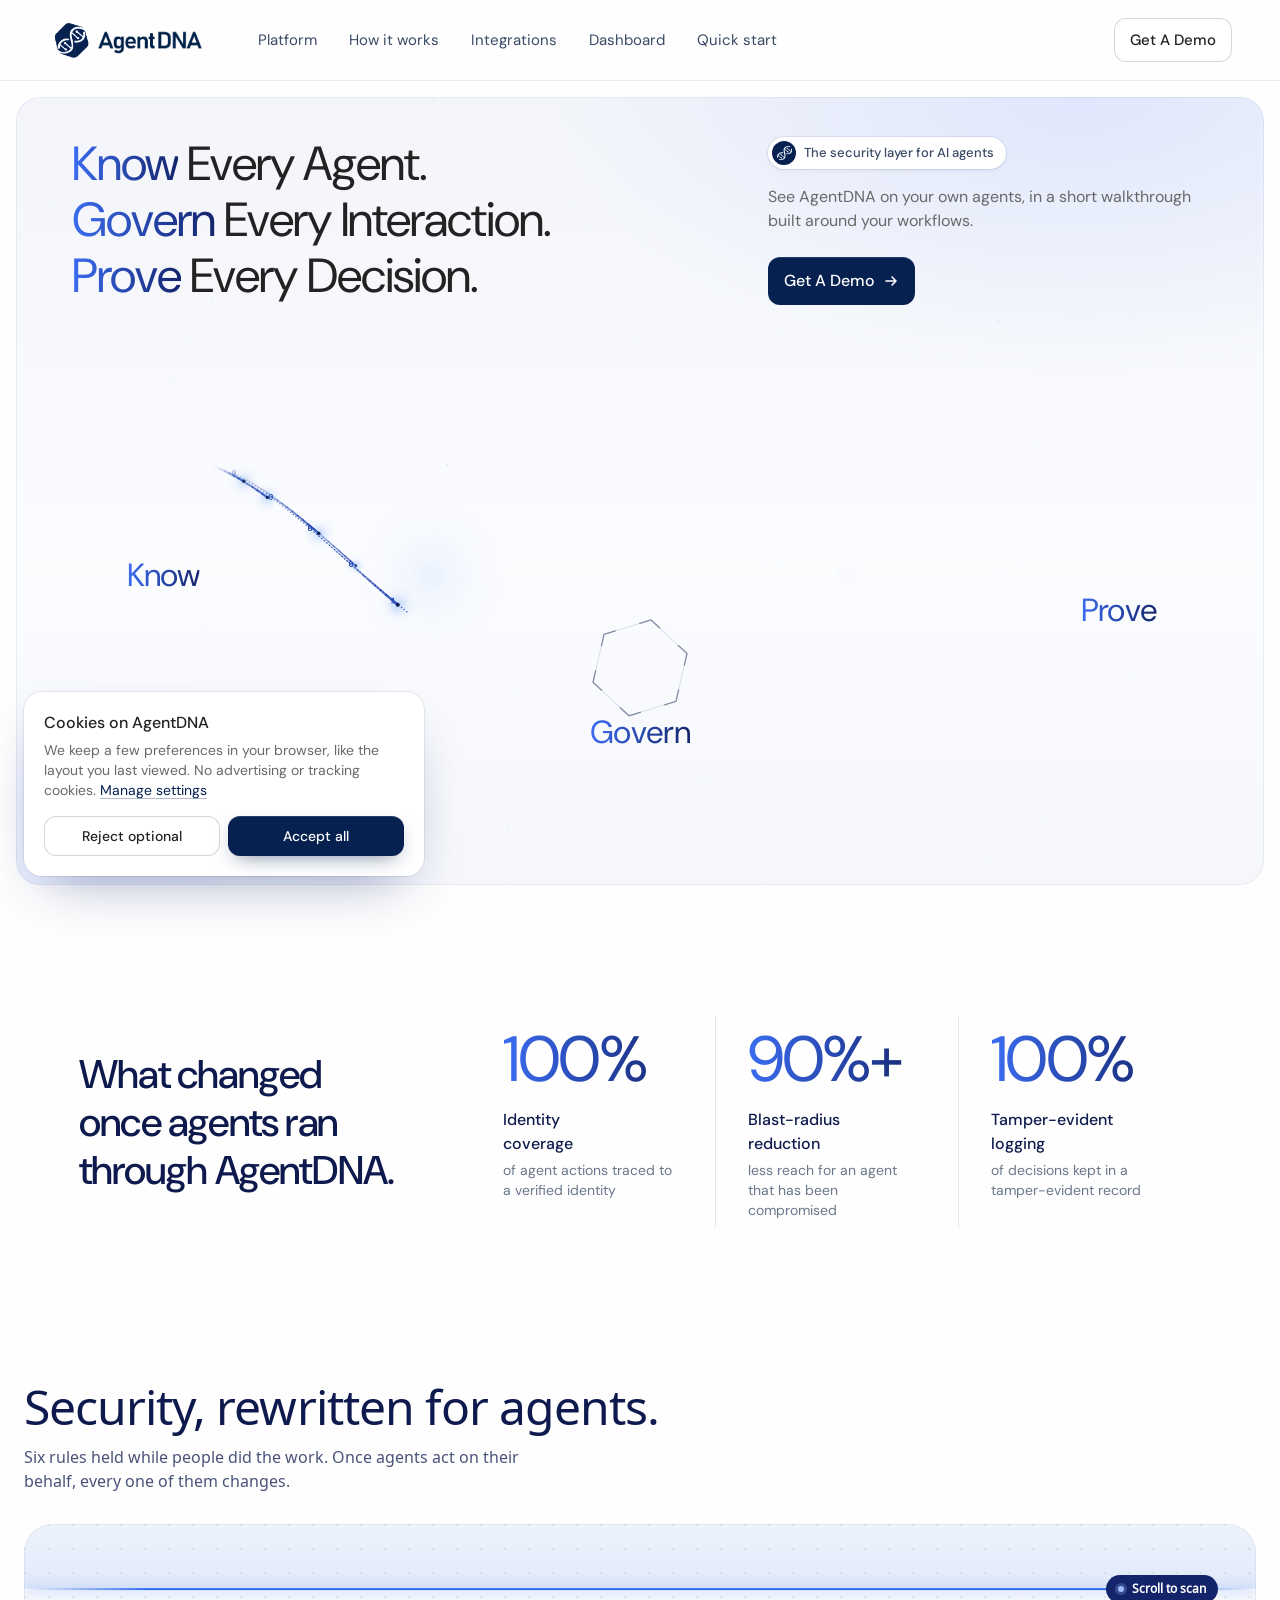
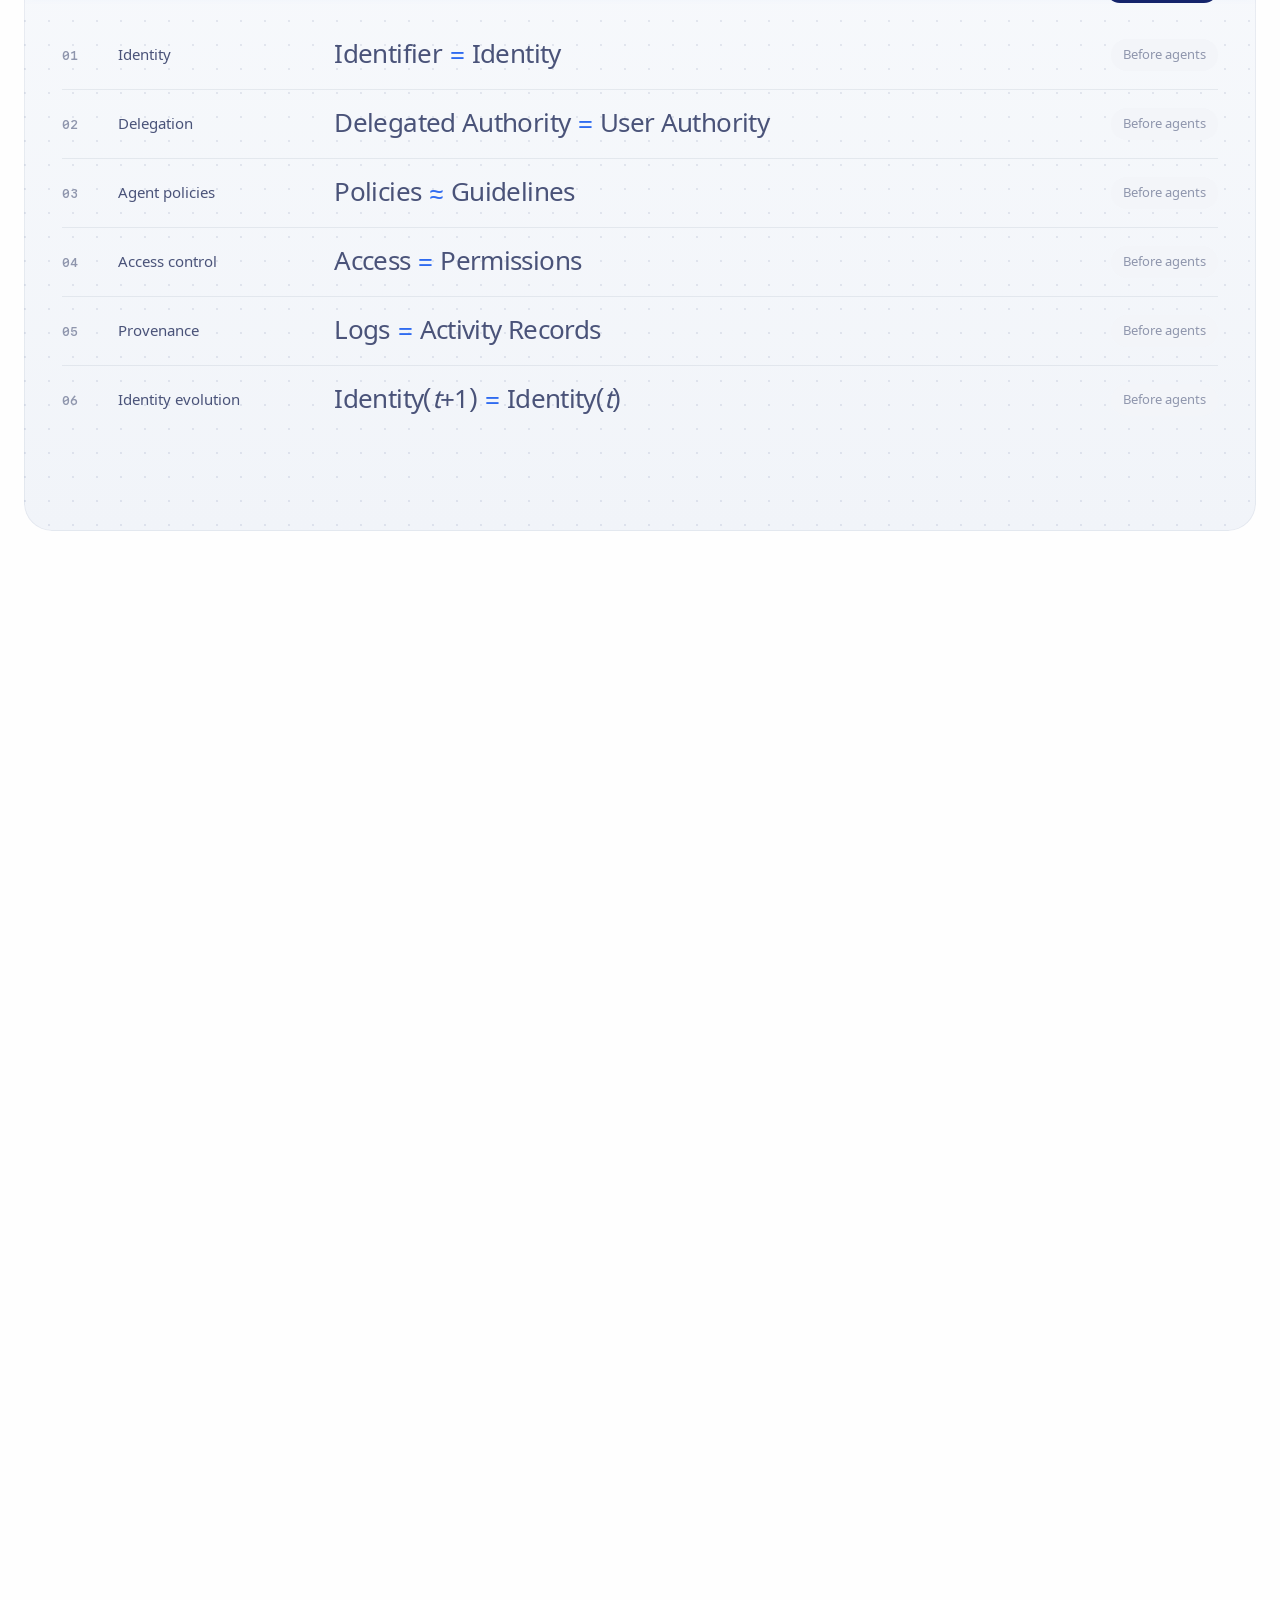
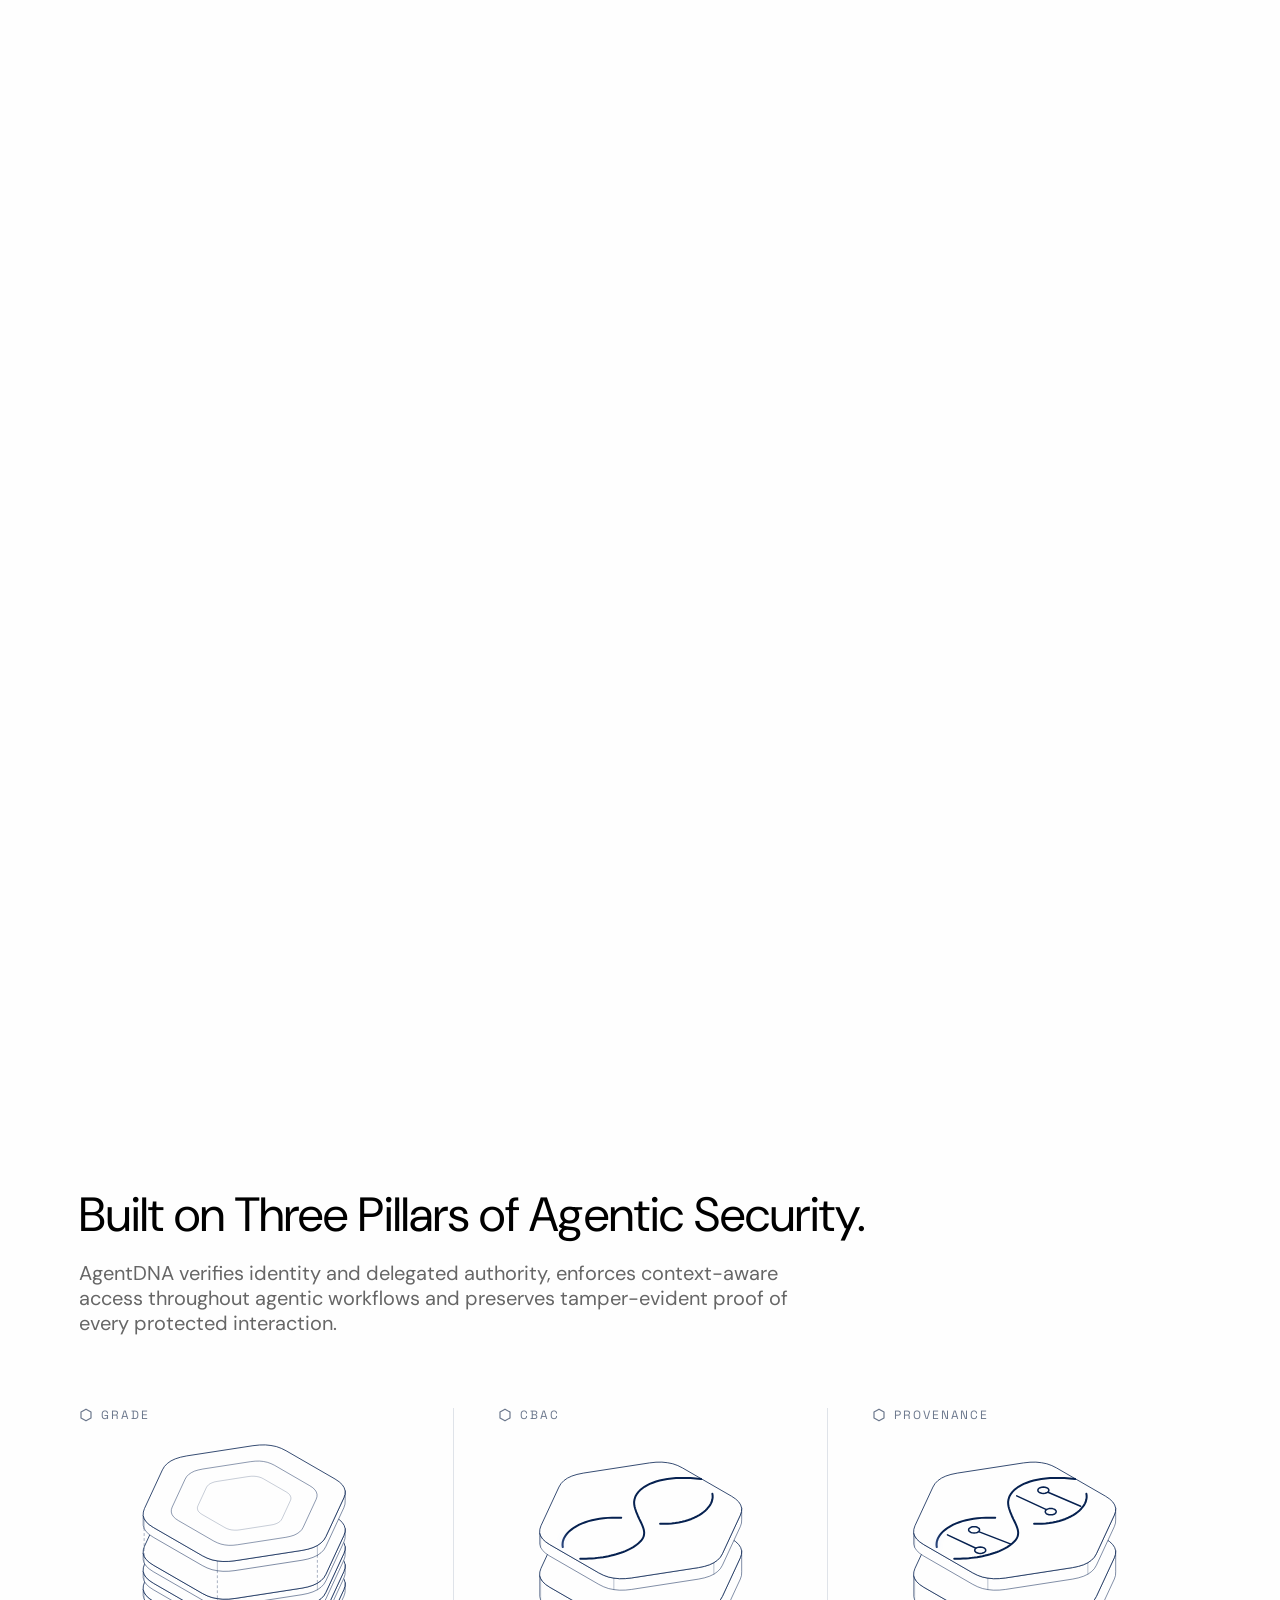
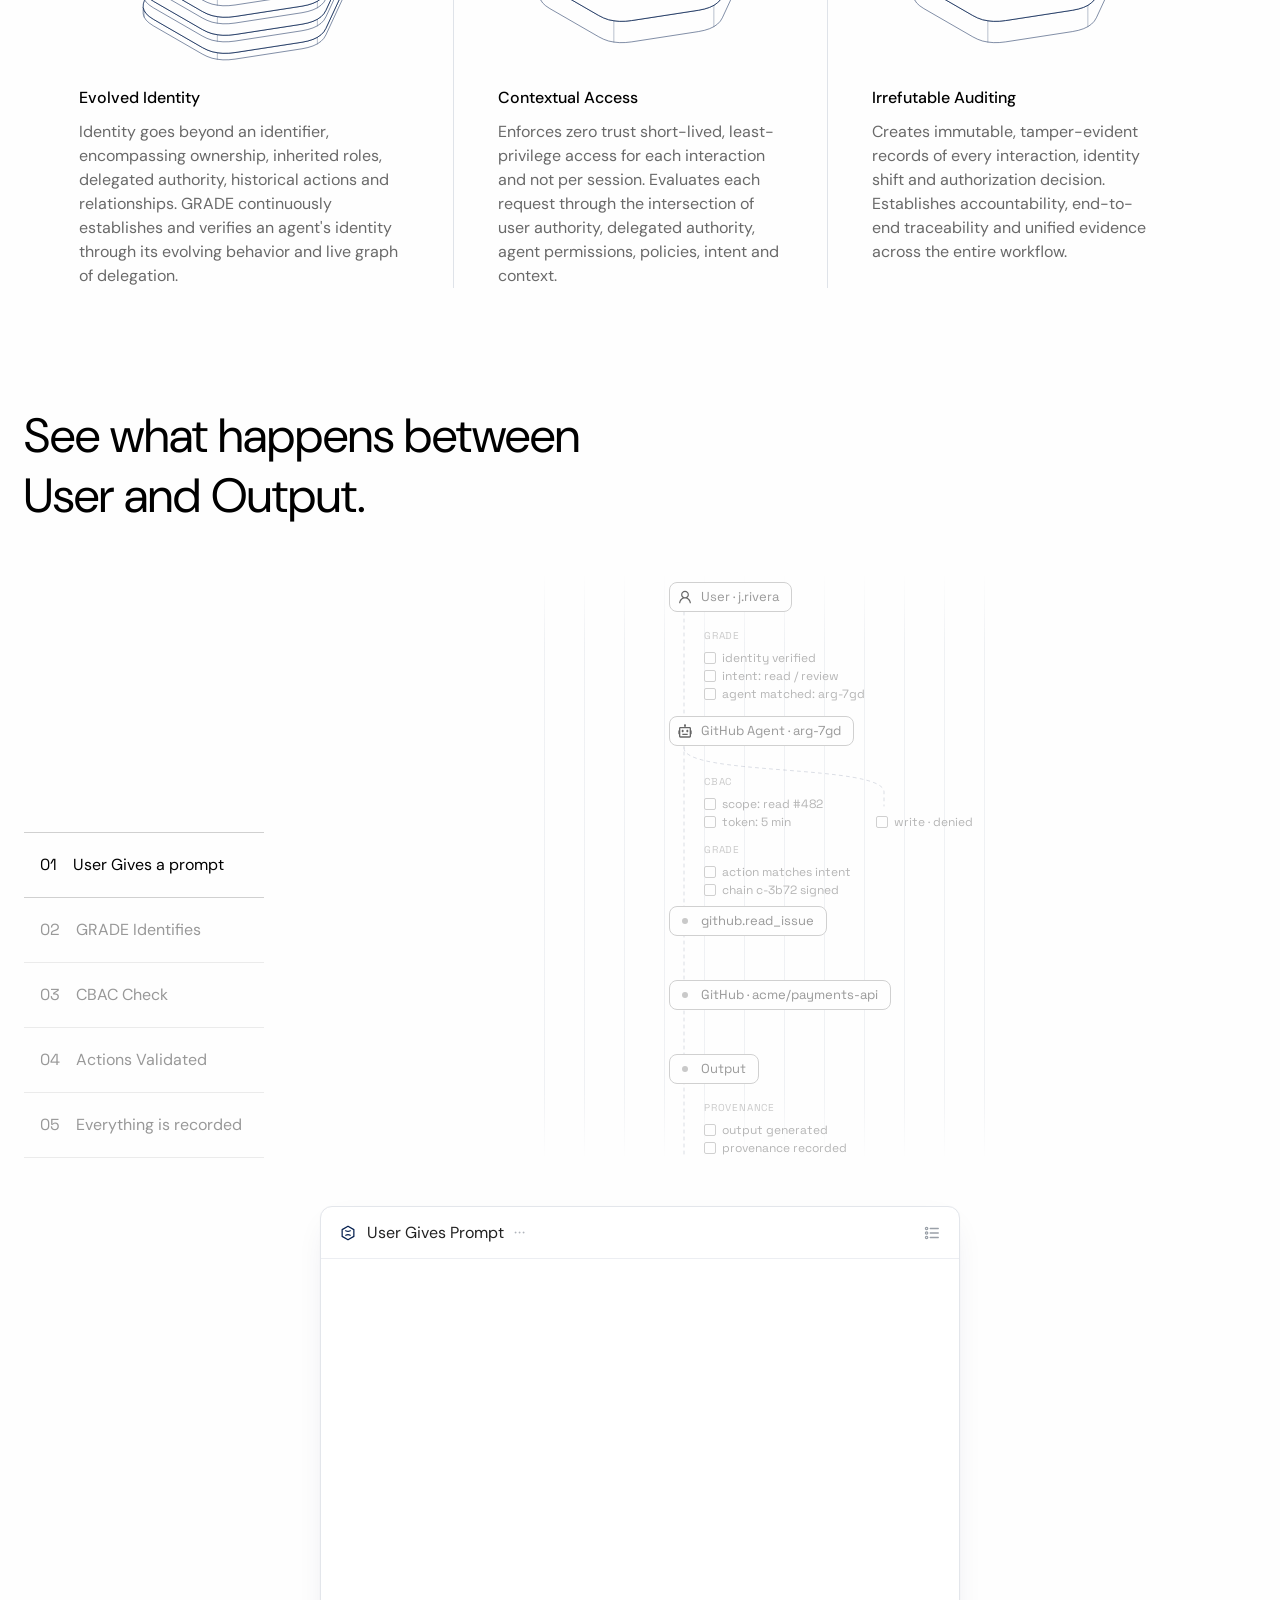
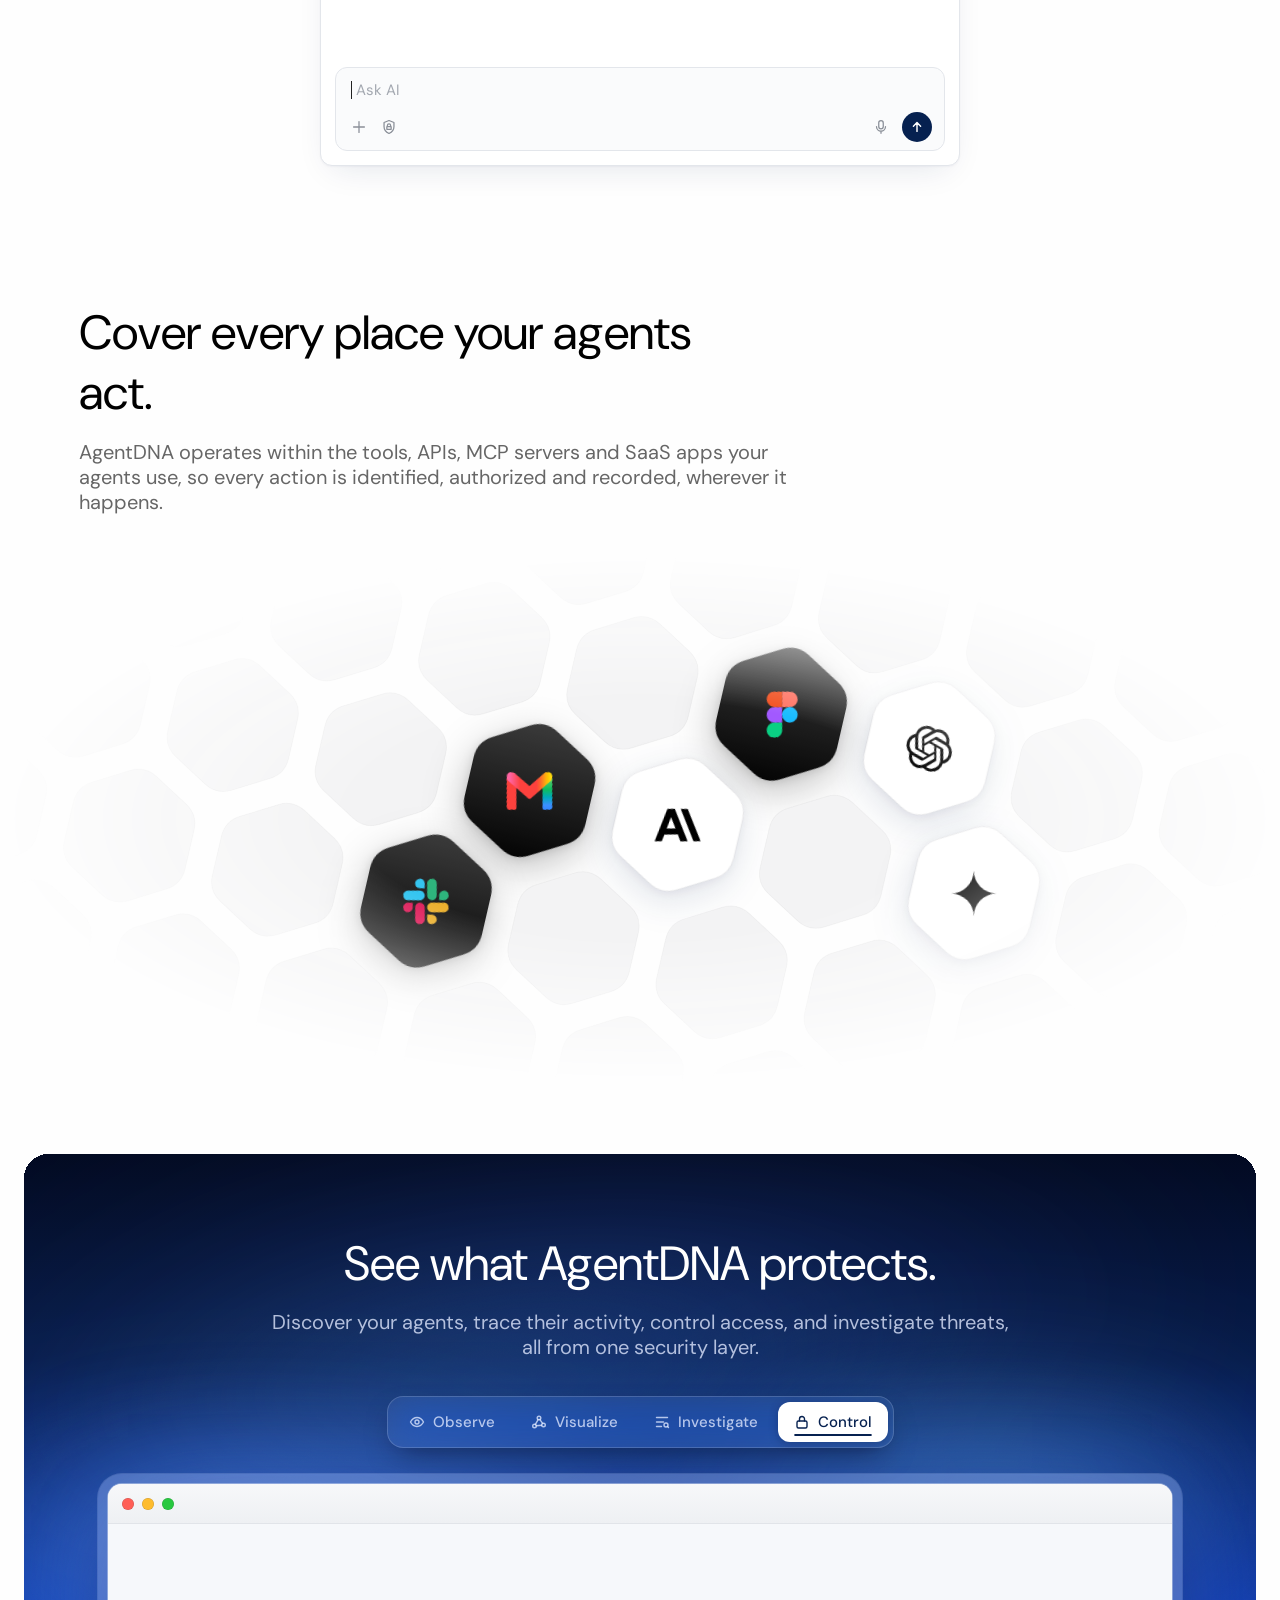
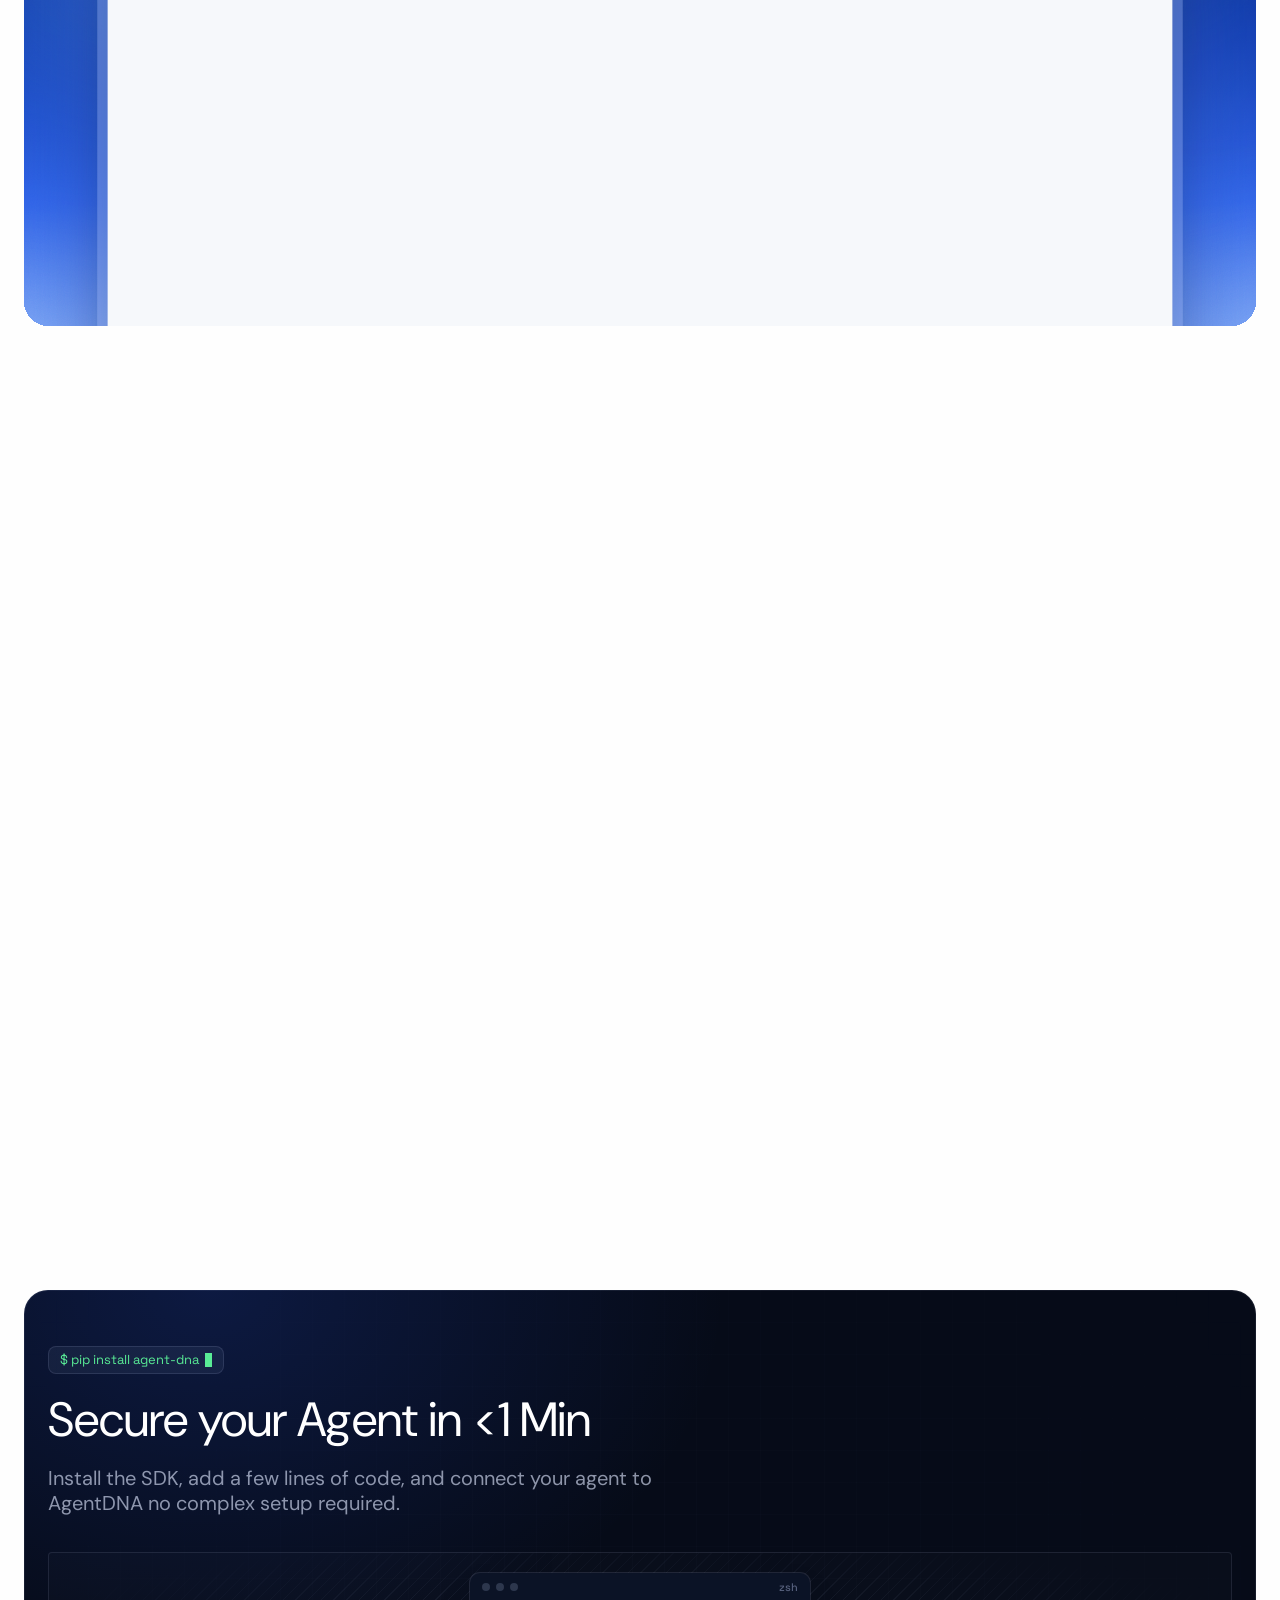
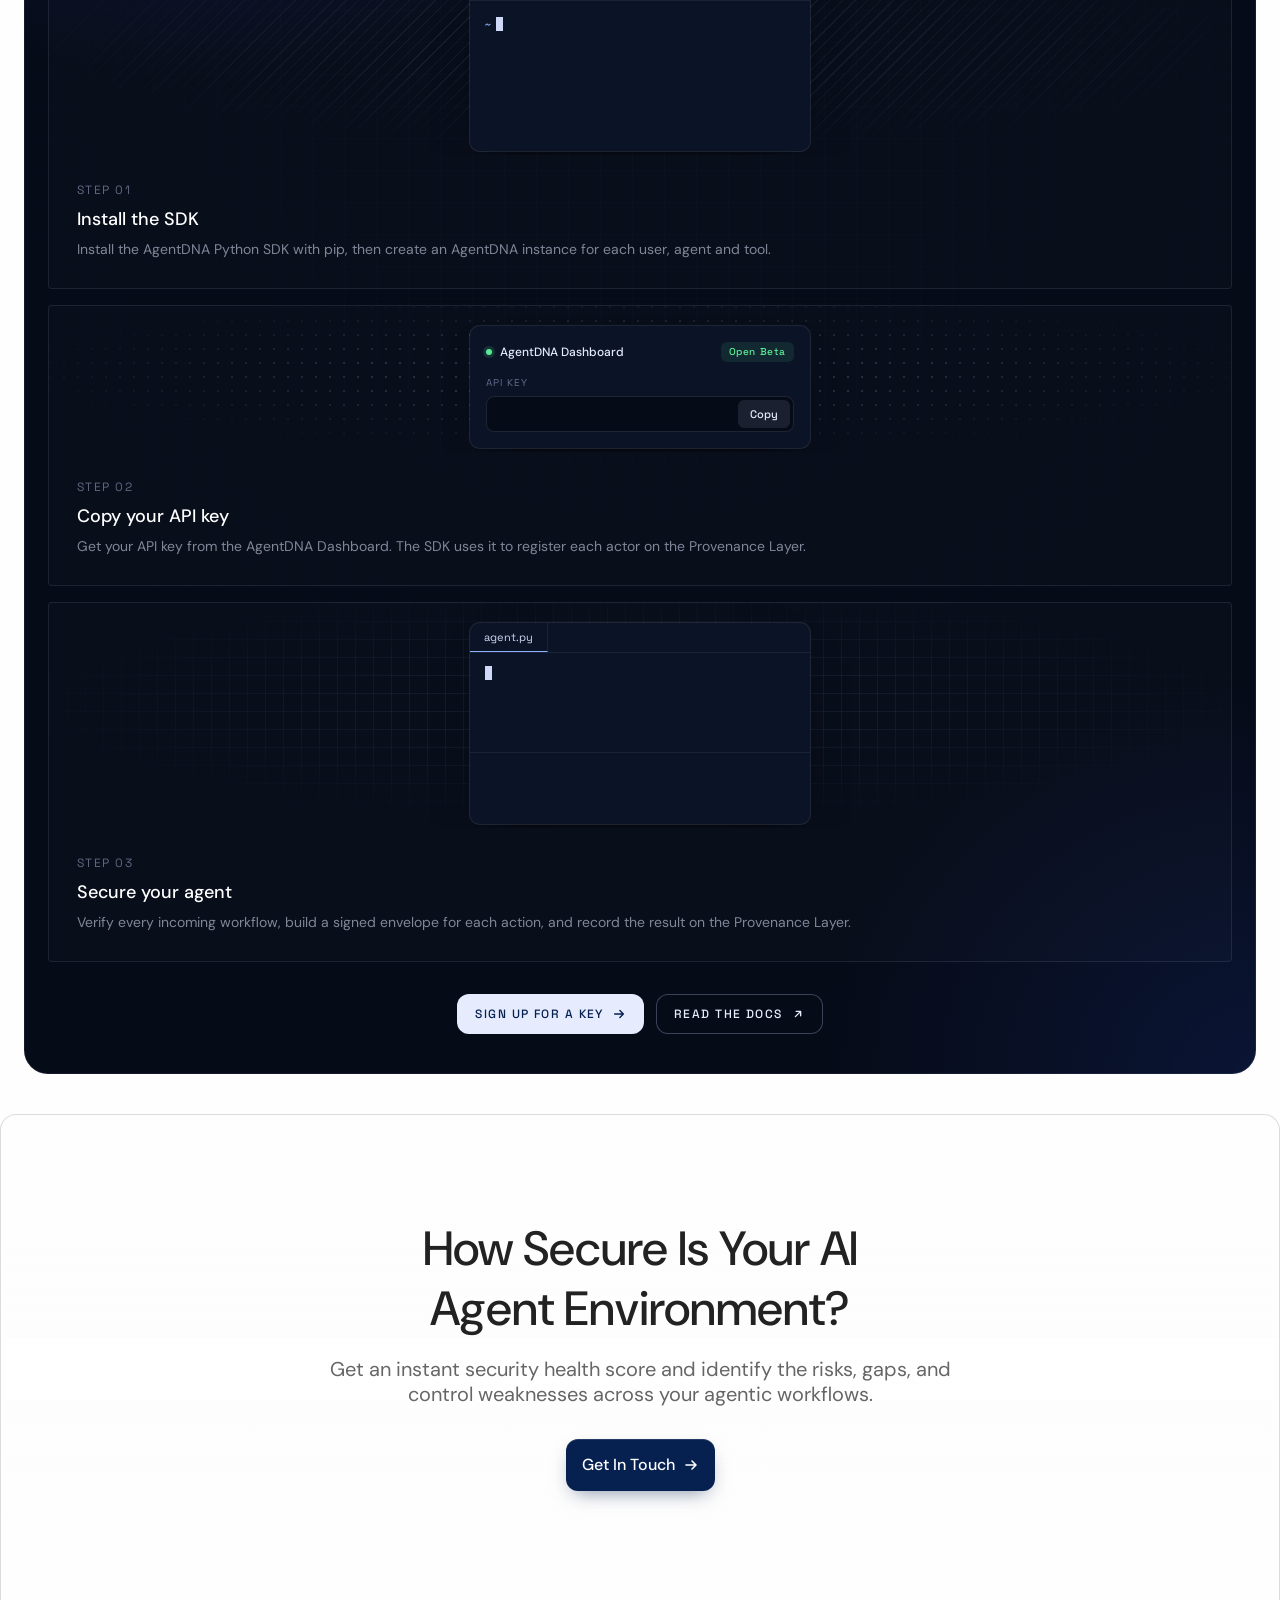
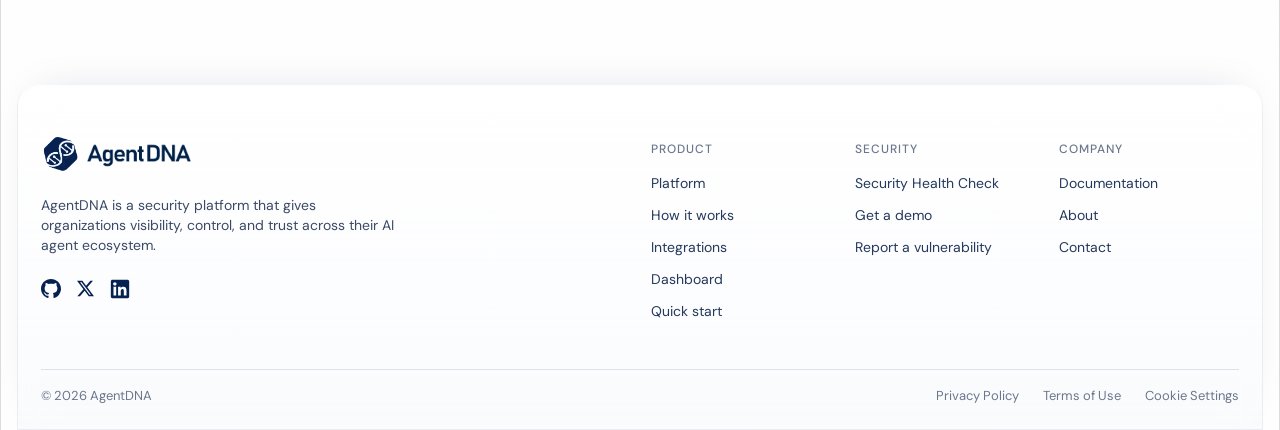
==== index.html @ ed7b9f81 "first commit" ====
<!doctype html>
<html lang="en">
<head>
  <meta charset="utf-8">
  <meta name="viewport" content="width=device-width, initial-scale=1">
  <title>AgentDNA: Security Layer for AI Agents | Identity &amp; Access</title>
  <meta name="description" content="The security layer for AI agents: verify identity and delegated authority, enforce context-aware access, and keep tamper-evident proof of every action.">
  <link rel="canonical" href="https://agentdna.io/">
  <meta name="robots" content="index, follow, max-image-preview:large">
  <meta name="theme-color" content="#062150">
  <!-- Forced dark: only when the browser itself darkens pages (Chrome's Auto Dark, Samsung Internet's dark mode) does
       the site switch to its own dark styling (html.forced-dark, at the end of each stylesheet). Chrome reports its page
       colour, `canvas`, as dark even for a light page; Samsung Internet instead reports a dark preference. A normal
       dark-mode setting elsewhere keeps the light site. Re-checked every 1.5s and on return to the tab, since turning
       Auto Dark on or off fires no event; a change is announced as `forceddarkchange` for the canvas drawings. -->
  <script>(function () { var root = document.documentElement, mq = window.matchMedia && matchMedia('(prefers-color-scheme: dark)'), samsung = /SamsungBrowser/i.test(navigator.userAgent); function forced() { if (samsung && mq && mq.matches) return true; var d = document.createElement('div'); d.style.cssText = 'display:none;background-color:canvas;color-scheme:light'; root.appendChild(d); var c = getComputedStyle(d).backgroundColor; d.remove(); return !!c && c !== 'rgb(255, 255, 255)'; } function check() { try { var on = forced(); if (on !== root.classList.contains('forced-dark')) { root.classList.toggle('forced-dark', on); try { dispatchEvent(new CustomEvent('forceddarkchange', { detail: on })); } catch (e) {} } } catch (e) {} } check(); setInterval(check, 1500); document.addEventListener('visibilitychange', check); addEventListener('focus', check); if (mq && mq.addEventListener) mq.addEventListener('change', check); })();</script>
  <link rel="icon" href="favicon.ico?v=2" sizes="48x48">
  <link rel="icon" type="image/png" sizes="32x32" href="assets/favicon-32.png?v=2">
  <link rel="icon" type="image/png" sizes="192x192" href="assets/favicon-192.png?v=2">
  <link rel="apple-touch-icon" href="assets/apple-touch-icon.png?v=2">
  <!-- a plain-text brief for AI assistants and answer engines (llms.txt convention) -->
  <link rel="alternate" type="text/markdown" href="/agent.md" title="AgentDNA product brief">
  <!-- social previews -->
  <meta property="og:type" content="website">
  <meta property="og:site_name" content="AgentDNA">
  <meta property="og:url" content="https://agentdna.io/">
  <meta property="og:title" content="AgentDNA: The Security Layer for AI Agents">
  <meta property="og:description" content="The security layer for AI agents: verify identity and delegated authority, enforce context-aware access, and keep tamper-evident proof of every action.">
  <meta property="og:image" content="https://agentdna.io/assets/og-image.png">
  <meta property="og:image:width" content="1200">
  <meta property="og:image:height" content="630">
  <meta property="og:image:alt" content="AgentDNA: Know Every Agent. Govern Every Interaction. Prove Every Decision.">
  <meta name="twitter:card" content="summary_large_image">
  <meta name="twitter:title" content="AgentDNA: The Security Layer for AI Agents">
  <meta name="twitter:description" content="The security layer for AI agents: verify identity and delegated authority, enforce context-aware access, and keep tamper-evident proof of every action.">
  <meta name="twitter:image" content="https://agentdna.io/assets/og-image.png">
  <script type="application/ld+json">[{"@context": "https://schema.org", "@type": "Organization", "@id": "https://agentdna.io/#org", "name": "AgentDNA", "url": "https://agentdna.io/", "logo": "https://agentdna.io/assets/logo-emblem.png", "description": "AgentDNA is a security platform that gives organizations visibility, control, and trust across their AI agent ecosystem.", "sameAs": ["https://github.com/agent-dna", "https://www.linkedin.com/company/agentdna", "https://x.com/Agent_DNA"]}, {"@context": "https://schema.org", "@type": "WebSite", "@id": "https://agentdna.io/#website", "url": "https://agentdna.io/", "name": "AgentDNA", "publisher": {"@id": "https://agentdna.io/#org"}}, {"@context": "https://schema.org", "@type": "SoftwareApplication", "name": "AgentDNA", "applicationCategory": "SecurityApplication", "operatingSystem": "Web; Python SDK", "url": "https://agentdna.io/", "description": "The security layer for AI agents: verify identity and delegated authority, enforce context-aware access, and keep tamper-evident proof of every action.", "publisher": {"@id": "https://agentdna.io/#org"}, "featureList": ["Evolved Identity: GRADE verifies an agent's identity, ownership and delegated authority through a live graph of delegation", "Contextual Access: CBAC enforces short-lived, least-privilege access for each interaction", "Irrefutable Auditing: immutable, tamper-evident records on the Provenance Layer", "Python SDK (pip install agent-dna)"], "softwareHelp": {"@type": "CreativeWork", "url": "https://docs.agentdna.io"}}]</script>
  <link rel="preconnect" href="https://fonts.googleapis.com">
  <link rel="preconnect" href="https://fonts.gstatic.com" crossorigin>
  <link rel="stylesheet" href="https://fonts.googleapis.com/css2?family=Google+Sans:wght@400;500&family=Google+Sans+Code:wght@400;500&display=swap">
  <link rel="stylesheet" href="https://fonts.googleapis.com/css2?family=DM+Sans:wght@400;500&family=Space+Grotesk:wght@400;500&display=swap">
  <link rel="stylesheet" href="https://fonts.googleapis.com/css2?family=Noto+Sans+Math&text=%E2%88%88%E2%8A%82%E2%8A%86%E2%89%88%E2%87%92%E2%88%A9%CE%94&display=swap">
  <!-- the product window's screenshots, fetched after the page so the hero isn't held up -->
  <link rel="prefetch" as="image" href="assets/visualize-screenshot.png">
  <link rel="prefetch" as="image" href="assets/control-screenshot.png">
  <link rel="prefetch" as="image" href="assets/intent-view-more-poster.png">
  <link rel="stylesheet" href="styles.css">
  <script src="consent.js" defer></script>
  <link rel="stylesheet" href="scan.css">
  <link rel="stylesheet" href="shapes.css">
  <link rel="stylesheet" href="formulas.css">
  <link rel="stylesheet" href="results.css">
  <link rel="stylesheet" href="dnahero.css">
</head>
<body>

  <!-- Nav -->
  <header class="nav">
    <div class="nav__inner">
      <a class="brand" href="#" aria-label="AgentDNA home">
        <span class="emblem"><img src="assets/logo-emblem.png" alt=""></span>
        <img class="brand__name" src="assets/logo-wordmark.png" alt="AgentDNA">
      </a>
      <nav class="nav__links" id="navLinks">
        <a href="#platform">Platform</a><a href="#how-it-works">How it works</a><a href="#integrations">Integrations</a><a href="#product">Dashboard</a><a href="#quick-start">Quick start</a>
      </nav>
      <a class="btn btn--primary nav__cta" href="demo.html">Get A Demo</a>
      <!-- phones and tablets: the links open from this button -->
      <button class="nav__menu" type="button" aria-label="Menu" aria-expanded="false" aria-controls="navLinks"><span></span><span></span></button>
    </div>
  </header>

  <main>
    <!-- Hero: DNA strand (dna_strand_hero, the default in Page options) -->
    <section class="hero hero--dna">
      <div class="dh" data-hlayout="showcase" data-variant="ribbon" data-layout="showcase" data-visual="loop" data-scope="off" data-twist="four" data-bg="light" data-start="new" data-glyph="binary" data-proof="metrics">
        <div class="dna-hero" data-variant="ribbon" aria-hidden="true">
          <canvas class="dna-stage"></canvas>
          <div class="pillar pillar--knowledge"><span class="pillar__title">Know</span><span class="pillar__sub">Who is acting?</span></div>
          <div class="pillar pillar--control"><span class="pillar__title">Govern</span><span class="pillar__sub">Is it allowed?</span></div>
          <div class="pillar pillar--record"><span class="pillar__title">Prove</span><span class="pillar__sub">What happened?</span></div>
          <div class="dna-core"><span><img src="assets/logo-helix.png" alt=""></span></div>
        </div>
        <div class="dh__top">
          <h1 class="dh__title">
            <span class="dh__headline">
              <span><span class="dh__accent">Know</span> Every Agent.</span>
              <span><span class="dh__accent">Govern</span> Every Interaction.</span>
              <span><span class="dh__accent">Prove</span> Every Decision.</span>
            </span>
          </h1>
          <span class="eyebrow"><span class="eyebrow__mark"><img src="assets/logo-helix.png" alt=""></span>The security layer for AI agents</span>
          <div class="dh__aside">
            <p class="hero__sub">See AgentDNA on your own agents, in a short walkthrough built around your workflows.</p>
            <div class="hero__ctas">
              <a class="btn btn--primary" href="demo.html">Get A Demo <svg viewBox="0 0 16 16" aria-hidden="true"><path d="M3 8h10M9 4l4 4-4 4"/></svg></a>
            </div>
          </div>
        </div>
        <!-- slot the loop is fitted into (dnahero.js reads its position) -->
        <div class="dh__band" data-dna-band aria-hidden="true"></div>
      </div>
    </section>

    <!-- Hero: classic (scan / pillars illustration) -->
    <section class="hero hero--classic" hidden>
      <div class="hero__card" data-variant="logos" data-illus="scan">
        <div class="hero__top">
          <div>
            <span class="eyebrow"><span class="eyebrow__mark"><img src="assets/logo-helix.png" alt=""></span>The security layer for AI agents</span>
            <p class="hero__title">Stop Unauthorized AI Actions.<br><span>Prevent Sensitive Data Exposure.</span></p>
          </div>
          <div class="hero__aside">
            <p class="hero__sub">See AgentDNA on your own agents, in a short walkthrough built around your workflows.</p>
            <div class="hero__ctas">
              <a class="btn btn--primary" href="demo.html">Get A Demo <svg viewBox="0 0 16 16" aria-hidden="true"><path d="M3 8h10M9 4l4 4-4 4"/></svg></a>
            </div>
          </div>
        </div>

      <!-- Scan animation (from animation/animation_scan_1) -->
      <div class="fit hero__visual" data-w="1203" data-h="504" data-max="0.86">
      <div class="fit__inner scan-stage" id="stage" data-nodes="navy">

        <!-- ===== Provenance panel ===== -->
        <section class="prov">
          <header class="prov-head">
            <h2>Provenance</h2>
            <span class="live"><i></i>Live</span>
          </header>
          <div class="prov-scroll" id="provScroll">
            <ol class="prov-list" id="provList"></ol>
          </div>
        </section>

        <!-- ===== Flow connections (paths from Figma, in frame coordinates) ===== -->
        <svg class="wires" viewBox="0 0 1203 504" width="1203" height="504">
          <g class="base">
            <path class="wire" id="wUserFin"   pathLength="1" style="--d:0.10s" d="M179 233 H296" />
            <path class="wire" id="wFinFore"   pathLength="1" style="--d:0.30s" d="M309.27 232.67 H352.34 C360.17 231.9 378.97 225.1 391.5 203.95 C407.16 177.52 425.11 172.63 432.61 171.98" />
            <path class="wire" id="wFinRep"    pathLength="1" style="--d:0.30s" d="M344.32 232.79 C354.11 231.92 375.1 235.36 387.39 251.39 C402.4 270.97 418.39 293.81 438.62 292.83" />
            <path class="wire" id="wZendesk"   pathLength="1" style="--d:0.40s" d="M456 233 H705" />
            <path class="wire" id="wSalesforce" pathLength="1" style="--d:0.50s" d="M573.27 232.66 H616.34 C624.17 231.9 642.97 225.09 655.5 203.95 C671.16 177.52 696 172.65 703.5 172" />
            <path class="wire" id="wSnowflake" pathLength="1" style="--d:0.50s" d="M608.32 232.79 C618.11 231.92 639.1 235.36 651.39 251.39 C666.4 270.97 683.8 294.48 704.03 293.5" />
            <path class="wire" id="wDrive"     pathLength="1" style="--d:0.50s" d="M571.01 294.01 C571.01 294.01 607.27 293.08 615.32 294.01 C623.38 294.93 642.72 303.24 655.61 329.03 C671.73 361.27 697.29 367.21 705.01 368.01" />
            <path class="wire" id="wSlack"     pathLength="1" style="--d:0.50s" d="M573.02 294.84 C573.02 294.84 609.28 292.95 617.33 294.84 C625.39 296.72 644.73 313.57 657.62 365.91 C673.74 431.33 699.3 443.39 707.02 445" />
            <path class="wire" id="deniedWire" pathLength="1" style="--d:0.50s" d="M571 166.99 H615.32 C623.37 166.07 642.71 157.76 655.6 131.97 C671.72 99.73 697.28 93.79 705 92.99" />
          </g>
          <g class="pulses" id="pulses"></g>
        </svg>

        <!-- ===== Nodes ===== -->
        <div class="node user" id="nUser" style="left:28px;top:213px;--d:0s">
          <i class="ic"><img src="assets/scan/user.svg" alt="" /></i><span>User Prompts</span>
        </div>
        <div class="node" id="nFinance" style="left:294.65px;top:213px;--d:0.2s">
          <i class="ic"><img src="assets/scan/robot.svg" alt="" /></i><span>Finance Agent</span>
        </div>
        <div class="node" id="nForecast" style="left:430.65px;top:150px;--d:0.4s">
          <i class="ic"><img src="assets/scan/robot.svg" alt="" /></i><span>Forecast Agent</span>
        </div>
        <div class="node" id="nReporting" style="left:430.65px;top:273px;--d:0.4s">
          <i class="ic"><img src="assets/scan/robot.svg" alt="" /></i><span>Reporting Agent</span>
        </div>

        <!-- ===== App tiles ===== -->
        <div class="tile" id="gmailTile" style="top:66px;--d:0.55s">
          <img src="assets/scan/gmail.svg" alt="Gmail" style="width:30px;height:24px" />
        </div>
        <div class="tile" id="tSalesforce" style="top:145px;--d:0.6s">
          <img src="assets/scan/salesforce.svg" alt="Salesforce" />
        </div>
        <div class="tile" id="tZendesk" style="top:209px;--d:0.65s">
          <img src="assets/scan/zendesk.svg" alt="Zendesk" />
        </div>
        <div class="tile" id="tSnowflake" style="top:272px;--d:0.7s">
          <img src="assets/scan/snowflake.svg" alt="Snowflake" style="width:30px;height:30px" />
        </div>
        <div class="tile" id="tDrive" style="top:345px;--d:0.75s">
          <img src="assets/scan/drive-icon.svg" alt="Google Drive" style="width:30px;height:28px" />
        </div>
        <div class="tile" id="tSlack" style="top:417px;--d:0.8s">
          <img src="assets/scan/slack.svg" alt="Slack" />
        </div>

        <!-- ===== Check badges (an envelope turns into each one) ===== -->
        <span class="badge" id="bFinance"    style="left:255px;top:221px"><svg viewBox="0 0 12 12"><path d="M2.5 6.3l2.4 2.4 4.6-5"/></svg></span>
        <span class="badge" id="bForecast"   style="left:391px;top:176.4px"><svg viewBox="0 0 12 12"><path d="M2.5 6.3l2.4 2.4 4.6-5"/></svg></span>
        <span class="badge" id="bReporting"  style="left:391px;top:259.2px"><svg viewBox="0 0 12 12"><path d="M2.5 6.3l2.4 2.4 4.6-5"/></svg></span>
        <span class="badge" id="bSalesforce" style="left:665px;top:169.5px"><svg viewBox="0 0 12 12"><path d="M2.5 6.3l2.4 2.4 4.6-5"/></svg></span>
        <span class="badge" id="bZendesk"    style="left:665px;top:221px"><svg viewBox="0 0 12 12"><path d="M2.5 6.3l2.4 2.4 4.6-5"/></svg></span>
        <span class="badge" id="bSnowflake"  style="left:665px;top:269.3px"><svg viewBox="0 0 12 12"><path d="M2.5 6.3l2.4 2.4 4.6-5"/></svg></span>
        <span class="badge" id="bDrive"      style="left:665px;top:343.9px"><svg viewBox="0 0 12 12"><path d="M2.5 6.3l2.4 2.4 4.6-5"/></svg></span>
        <span class="badge" id="bSlack"      style="left:665px;top:405.1px"><svg viewBox="0 0 12 12"><path d="M2.5 6.3l2.4 2.4 4.6-5"/></svg></span>

        <span class="verified" id="verified">
          <svg viewBox="0 0 12 12"><path d="M2.5 6.3l2.4 2.4 4.6-5"/></svg>Verified
        </span>

        <span class="denied-tag" id="deniedTag">
          <svg viewBox="0 0 12 12"><path d="M3 3l6 6M9 3l-6 6"/></svg>Access denied
        </span>

        <!-- ===== End-of-run summary ===== -->
        <div class="summary" id="summary">
          <span class="s-ok"><i></i>2 agents verified</span>
          <span class="s-sep"></span>
          <span class="s-no"><i></i>1 request denied</span>
        </div>

        <!-- ===== Border scanner: corner brackets ===== -->
        <div class="scanner" id="scanner">
          <div class="box" id="scanBox">
            <i class="corner tl"></i><i class="corner tr"></i><i class="corner bl"></i><i class="corner br"></i>
            <span class="sweep"></span>
          </div>
        </div>

        <!-- ===== Checks HUD: slides with the scanner, tethered to the framed item ===== -->
        <div class="tether" id="tether"></div>
        <div class="checkrig" id="checkRig">
          <div class="checks">
            <span class="dna">
              <img src="assets/scan/logo.png" alt="AgentDNA" />
              <i class="ring"></i>
            </span>
            <span class="hud-title">Checks</span>
            <span class="step">
              <span class="ind" id="chkIdentity"><svg class="ok" viewBox="0 0 12 12"><path pathLength="1" d="M2.5 6.3l2.4 2.4 4.6-5"/></svg><svg class="no" viewBox="0 0 12 12"><path d="M3 3l6 6M9 3l-6 6"/></svg></span>Identity
            </span>
            <span class="step">
              <span class="ind" id="chkScope"><svg class="ok" viewBox="0 0 12 12"><path pathLength="1" d="M2.5 6.3l2.4 2.4 4.6-5"/></svg><svg class="no" viewBox="0 0 12 12"><path d="M3 3l6 6M9 3l-6 6"/></svg></span>Permission &amp; scope
            </span>
          </div>
        </div>

      </div>
      </div>
        <!-- Pillars illustration (alternative to the scan animation; pillars.js) -->
        <div class="pillars" id="pillars" data-style="light" aria-label="The three pillars of AgentDNA">
          <div class="pillars__stage">
            <ul class="pillars__callouts" id="pillarCallouts" aria-hidden="true"></ul>
            <article class="pcard" id="pillarCard" aria-live="polite">
              <header class="pcard__head"><span class="pcard__crumb" id="pcCrumb"></span><span class="pcard__status" id="pcStatus"></span></header>
              <div class="pcard__body">
                <span class="pcard__kicker" id="pcKicker"></span>
                <h3 class="pcard__title" id="pcTitle"></h3>
                <p class="pcard__desc" id="pcDesc"></p>
                <ol class="pcard__rows" id="pcRows"></ol>
                <div class="pcard__diagram" id="pcDiagram" aria-hidden="true"></div>
              </div>
              <footer class="pcard__foot"><div class="pcard__meter"><i id="pcMeter"></i></div><div class="pcard__footrow"><span id="pcFoot"></span><a href="#how-it-works" id="pcLink"></a></div><div class="pcard__dfoot"><span class="pcard__badge" id="pcBadge"></span></div></footer>
            </article>
            <!-- Dark style: light panel scans the actors, dark panel streams the checks -->
            <div class="duo" id="duo" aria-hidden="true">
              <section class="duo__light">
                <span class="duo__kicker" id="dKick"></span>
                <h4 class="duo__title" id="dTitle"></h4>
                <ul class="duo__actors" id="dActors"></ul>
                <div class="duo__tags" id="dTags"></div>
                <span class="duo__run" id="dRun"></span>
              </section>
              <section class="duo__dark">
                <h4 class="duo__dtitle" id="dDTitle"></h4>
                <p class="duo__desc" id="dDesc"></p>
                <ol class="duo__log" id="dLog"></ol>
                <footer class="duo__foot"><span class="pcard__badge" id="dBadge"></span></footer>
              </section>
            </div>
          </div>
          <div class="ptabs" role="tablist" aria-label="Pillars">
            <button type="button" role="tab" class="is-active" aria-selected="true" data-pillar="0"><i></i>Identity</button>
            <button type="button" role="tab" aria-selected="false" data-pillar="1"><i></i>Access</button>
            <button type="button" role="tab" aria-selected="false" data-pillar="2"><i></i>Provenance</button>
          </div>
        </div>
        <button class="scan-ctrl" id="scanCtrl" type="button" data-state="playing" aria-label="Pause animation">
          <svg class="i-pause" viewBox="0 0 20 20" aria-hidden="true"><path d="M7.5 5v10M12.5 5v10"/></svg>
          <svg class="i-play" viewBox="0 0 20 20" aria-hidden="true"><path d="M7 5.2v9.6L15 10Z"/></svg>
          <svg class="i-replay" viewBox="0 0 20 20" aria-hidden="true"><path d="M4.5 10a5.5 5.5 0 1 0 1.6-3.9"/><path d="M4.2 3.6v3.2h3.2"/></svg>
        </button>
        <div class="works" aria-label="Works with">
          <span class="works__label"><span class="works__icon"><svg viewBox="0 0 16 16" aria-hidden="true"><path d="M8 1.8 13.5 5v6L8 14.2 2.5 11V5Z"/><path d="M5.5 8.2 7.2 9.9 10.6 6.4"/></svg></span>Works with</span>
          <div class="works__track"><div class="works__row"><span class="works__item"><img src="assets/logos/openai.svg" alt="">OpenAI</span><span class="works__item"><img src="assets/scan/slack.svg" alt="">Slack</span><span class="works__item"><img src="assets/logos/anthropic.svg" alt="">Anthropic</span><span class="works__item"><img src="assets/scan/salesforce.svg" alt="">Salesforce</span><span class="works__item"><img src="assets/logos/googlegemini.svg" alt="">Gemini</span><span class="works__item"><img src="assets/scan/gmail.svg" alt="">Gmail</span><span class="works__item"><img src="assets/logos/github.svg" alt="">GitHub</span><span class="works__item"><img src="assets/scan/snowflake.svg" alt="">Snowflake</span><span class="works__item"><img src="assets/logos/figma-original.svg" alt="">Figma</span><span class="works__item"><img src="assets/scan/zendesk.svg" alt="">Zendesk</span><span class="works__item"><img src="assets/logos/huggingface.svg" alt="">Hugging Face</span><span class="works__item"><img src="assets/logos/jira-original.svg" alt="">Jira</span><span class="works__item"><img src="assets/logos/notion.svg" alt="">Notion</span><span class="works__item"><img src="assets/scan/drive-icon.svg" alt="">Google Drive</span><span class="works__item" aria-hidden="true"><img src="assets/logos/openai.svg" alt="">OpenAI</span><span class="works__item" aria-hidden="true"><img src="assets/scan/slack.svg" alt="">Slack</span><span class="works__item" aria-hidden="true"><img src="assets/logos/anthropic.svg" alt="">Anthropic</span><span class="works__item" aria-hidden="true"><img src="assets/scan/salesforce.svg" alt="">Salesforce</span><span class="works__item" aria-hidden="true"><img src="assets/logos/googlegemini.svg" alt="">Gemini</span><span class="works__item" aria-hidden="true"><img src="assets/scan/gmail.svg" alt="">Gmail</span><span class="works__item" aria-hidden="true"><img src="assets/logos/github.svg" alt="">GitHub</span><span class="works__item" aria-hidden="true"><img src="assets/scan/snowflake.svg" alt="">Snowflake</span><span class="works__item" aria-hidden="true"><img src="assets/logos/figma-original.svg" alt="">Figma</span><span class="works__item" aria-hidden="true"><img src="assets/scan/zendesk.svg" alt="">Zendesk</span><span class="works__item" aria-hidden="true"><img src="assets/logos/huggingface.svg" alt="">Hugging Face</span><span class="works__item" aria-hidden="true"><img src="assets/logos/jira-original.svg" alt="">Jira</span><span class="works__item" aria-hidden="true"><img src="assets/logos/notion.svg" alt="">Notion</span><span class="works__item" aria-hidden="true"><img src="assets/scan/drive-icon.svg" alt="">Google Drive</span></div></div>
        </div>
        <ul class="impact" aria-label="Impact">
          <li><b>100%</b><span>identity coverage</span></li>
          <li><b>0</b><span>unverified actions</span></li>
          <li><b>90%+</b><span>blast-radius reduction</span></li>
          <li><b>100%</b><span>tamper-evident logging</span></li>
        </ul>
      </div>
    </section>

    <!-- Results: the figures that were in the hero, as test results (they count up in results.js) -->
    <section class="rs" aria-labelledby="rsTitle">
      <div class="rs__inner">
        <header class="rs__head">
          <h2 class="rs__title" id="rsTitle">What changed once agents ran through AgentDNA.</h2>
        </header>
        <ul class="rs__row">
          <li><b class="rs__fig"><span data-n="100">100</span>%</b><span class="rs__label">Identity<br>coverage</span><span class="rs__detail">of agent actions traced to a verified identity</span></li>
          <li><b class="rs__fig"><span data-n="90">90</span>%+</b><span class="rs__label">Blast-radius<br>reduction</span><span class="rs__detail">less reach for an agent that has been compromised</span></li>
          <li><b class="rs__fig"><span data-n="100">100</span>%</b><span class="rs__label">Tamper-evident<br>logging</span><span class="rs__detail">of decisions kept in a tamper-evident record</span></li>
        </ul>
      </div>
    </section>

    <!-- Before and after agents (section_2, Shapes; Page options → Section 2 → Shapes) -->
    <section class="s2" aria-label="Security, rewritten for agents" hidden>
      <div class="frame">
        <header class="frame__head">
          <h2>Security, rewritten for agents.</h2>
          <p>Six rules held while people did the work. Once agents act on their behalf, every one of them changes.</p>
        </header>
        <div id="s2Stage" class="frame__stage"></div>
      </div>
    </section>

    <!-- Before and after agents, rewritten by scroll: the scan (the default; Page options → Section 2 → Scan) -->
    <section class="s2 fx" aria-label="Security, rewritten for agents">
      <div class="fx__track">
        <div class="fx__pin">
          <header class="frame__head">
            <h2>Security, rewritten for agents.</h2>
            <p>Six rules held while people did the work. Once agents act on their behalf, every one of them changes.</p>
          </header>
          <div class="fx__stage"></div>
        </div>
      </div>
    </section>

      <!-- Three pillars of agentic security -->
    <section class="layers" id="platform">
      <div class="layers__head">
        <h2 class="h2">Built on Three Pillars of Agentic Security.</h2>
        <p class="lede">AgentDNA verifies identity and delegated authority, enforces context-aware access throughout agentic workflows and preserves tamper-evident proof of every protected interaction.</p>
      </div>
      <div class="layers__grid">
        <article class="layers__col">
          <span class="layers__fig"><svg class="layers__hex" viewBox="0 0 14 14" aria-hidden="true"><path d="M7 1.2 12 4.1v5.8L7 12.8 2 9.9V4.1Z"/></svg>GRADE</span>
          <div class="layers__art"><svg class="fig" viewBox="0 0 258 274" role="img" aria-label="Stacked hexagon layers"><g transform="translate(-50.8 -102.9)"><g class="plate" style="--i:0"><path class="slab-side" d="M303.2 277.1 L303.0 281.2 L301.6 285.5 L279.7 332.7 L277.2 336.9 L273.7 340.5 L269.3 343.6 L264.0 346.1 L257.7 348.1 L250.5 349.6 L168.8 362.2 L161.3 363.0 L154.1 363.1 L147.3 362.4 L140.8 361.1 L134.7 358.9 L128.9 356.0 L69.1 321.5 L64.1 318.1 L60.4 314.6 L58.0 310.9 L56.8 306.9 L56.8 314.9 L58.0 318.9 L60.4 322.6 L64.1 326.1 L69.1 329.5 L128.9 364.0 L134.7 366.9 L140.8 369.1 L147.3 370.4 L154.1 371.1 L161.3 371.0 L168.8 370.2 L250.5 357.6 L257.7 356.1 L264.0 354.1 L269.3 351.6 L273.7 348.5 L277.2 344.9 L279.7 340.7 L301.6 293.5 L303.0 289.2 L303.2 285.1 Z"/><path class="slab-top" d="M191.2 221.8 L198.7 221.0 L205.9 220.9 L212.7 221.6 L219.2 222.9 L225.3 225.1 L231.1 228.0 L290.9 262.5 L295.9 265.9 L299.6 269.4 L302.0 273.1 L303.2 277.1 L303.0 281.2 L301.6 285.5 L279.7 332.7 L277.2 336.9 L273.7 340.5 L269.3 343.6 L264.0 346.1 L257.7 348.1 L250.5 349.6 L168.8 362.2 L161.3 363.0 L154.1 363.1 L147.3 362.4 L140.8 361.1 L134.7 358.9 L128.9 356.0 L69.1 321.5 L64.1 318.1 L60.4 314.6 L58.0 310.9 L56.8 306.9 L57.0 302.8 L58.4 298.5 L80.3 251.3 L82.8 247.1 L86.3 243.5 L90.7 240.4 L96.0 237.9 L102.3 235.9 L109.5 234.4 Z"/><path class="edge" d="M269.3 343.6 V351.6 M147.3 362.4 V370.4 M58.0 310.9 V318.9"/></g><g class="plate" style="--i:1"><path class="slab-side" d="M303.2 255.1 L303.0 259.2 L301.6 263.5 L279.7 310.7 L277.2 314.9 L273.7 318.5 L269.3 321.6 L264.0 324.1 L257.7 326.1 L250.5 327.6 L168.8 340.2 L161.3 341.0 L154.1 341.1 L147.3 340.4 L140.8 339.1 L134.7 336.9 L128.9 334.0 L69.1 299.5 L64.1 296.1 L60.4 292.6 L58.0 288.9 L56.8 284.9 L56.8 292.9 L58.0 296.9 L60.4 300.6 L64.1 304.1 L69.1 307.5 L128.9 342.0 L134.7 344.9 L140.8 347.1 L147.3 348.4 L154.1 349.1 L161.3 349.0 L168.8 348.2 L250.5 335.6 L257.7 334.1 L264.0 332.1 L269.3 329.6 L273.7 326.5 L277.2 322.9 L279.7 318.7 L301.6 271.5 L303.0 267.2 L303.2 263.1 Z"/><path class="slab-top" d="M191.2 199.8 L198.7 199.0 L205.9 198.9 L212.7 199.6 L219.2 200.9 L225.3 203.1 L231.1 206.0 L290.9 240.5 L295.9 243.9 L299.6 247.4 L302.0 251.1 L303.2 255.1 L303.0 259.2 L301.6 263.5 L279.7 310.7 L277.2 314.9 L273.7 318.5 L269.3 321.6 L264.0 324.1 L257.7 326.1 L250.5 327.6 L168.8 340.2 L161.3 341.0 L154.1 341.1 L147.3 340.4 L140.8 339.1 L134.7 336.9 L128.9 334.0 L69.1 299.5 L64.1 296.1 L60.4 292.6 L58.0 288.9 L56.8 284.9 L57.0 280.8 L58.4 276.5 L80.3 229.3 L82.8 225.1 L86.3 221.5 L90.7 218.4 L96.0 215.9 L102.3 213.9 L109.5 212.4 Z"/><path class="edge" d="M269.3 321.6 V329.6 M147.3 340.4 V348.4 M58.0 288.9 V296.9"/></g><g class="plate" style="--i:2"><path class="slab-side" d="M303.2 233.1 L303.0 237.2 L301.6 241.5 L279.7 288.7 L277.2 292.9 L273.7 296.5 L269.3 299.6 L264.0 302.1 L257.7 304.1 L250.5 305.6 L168.8 318.2 L161.3 319.0 L154.1 319.1 L147.3 318.4 L140.8 317.1 L134.7 314.9 L128.9 312.0 L69.1 277.5 L64.1 274.1 L60.4 270.6 L58.0 266.9 L56.8 262.9 L56.8 270.9 L58.0 274.9 L60.4 278.6 L64.1 282.1 L69.1 285.5 L128.9 320.0 L134.7 322.9 L140.8 325.1 L147.3 326.4 L154.1 327.1 L161.3 327.0 L168.8 326.2 L250.5 313.6 L257.7 312.1 L264.0 310.1 L269.3 307.6 L273.7 304.5 L277.2 300.9 L279.7 296.7 L301.6 249.5 L303.0 245.2 L303.2 241.1 Z"/><path class="slab-top" d="M191.2 177.8 L198.7 177.0 L205.9 176.9 L212.7 177.6 L219.2 178.9 L225.3 181.1 L231.1 184.0 L290.9 218.5 L295.9 221.9 L299.6 225.4 L302.0 229.1 L303.2 233.1 L303.0 237.2 L301.6 241.5 L279.7 288.7 L277.2 292.9 L273.7 296.5 L269.3 299.6 L264.0 302.1 L257.7 304.1 L250.5 305.6 L168.8 318.2 L161.3 319.0 L154.1 319.1 L147.3 318.4 L140.8 317.1 L134.7 314.9 L128.9 312.0 L69.1 277.5 L64.1 274.1 L60.4 270.6 L58.0 266.9 L56.8 262.9 L57.0 258.8 L58.4 254.5 L80.3 207.3 L82.8 203.1 L86.3 199.5 L90.7 196.4 L96.0 193.9 L102.3 191.9 L109.5 190.4 Z"/><path class="edge" d="M269.3 299.6 V307.6 M147.3 318.4 V326.4 M58.0 266.9 V274.9"/></g><g class="plate" style="--i:3"><path class="slab-side" d="M303.2 211.1 L303.0 215.2 L301.6 219.5 L279.7 266.7 L277.2 270.9 L273.7 274.5 L269.3 277.6 L264.0 280.1 L257.7 282.1 L250.5 283.6 L168.8 296.2 L161.3 297.0 L154.1 297.1 L147.3 296.4 L140.8 295.1 L134.7 292.9 L128.9 290.0 L69.1 255.5 L64.1 252.1 L60.4 248.6 L58.0 244.9 L56.8 240.9 L56.8 248.9 L58.0 252.9 L60.4 256.6 L64.1 260.1 L69.1 263.5 L128.9 298.0 L134.7 300.9 L140.8 303.1 L147.3 304.4 L154.1 305.1 L161.3 305.0 L168.8 304.2 L250.5 291.6 L257.7 290.1 L264.0 288.1 L269.3 285.6 L273.7 282.5 L277.2 278.9 L279.7 274.7 L301.6 227.5 L303.0 223.2 L303.2 219.1 Z"/><path class="slab-top" d="M191.2 155.8 L198.7 155.0 L205.9 154.9 L212.7 155.6 L219.2 156.9 L225.3 159.1 L231.1 162.0 L290.9 196.5 L295.9 199.9 L299.6 203.4 L302.0 207.1 L303.2 211.1 L303.0 215.2 L301.6 219.5 L279.7 266.7 L277.2 270.9 L273.7 274.5 L269.3 277.6 L264.0 280.1 L257.7 282.1 L250.5 283.6 L168.8 296.2 L161.3 297.0 L154.1 297.1 L147.3 296.4 L140.8 295.1 L134.7 292.9 L128.9 290.0 L69.1 255.5 L64.1 252.1 L60.4 248.6 L58.0 244.9 L56.8 240.9 L57.0 236.8 L58.4 232.5 L80.3 185.3 L82.8 181.1 L86.3 177.5 L90.7 174.4 L96.0 171.9 L102.3 169.9 L109.5 168.4 Z"/><path class="edge" d="M269.3 277.6 V285.6 M147.3 296.4 V304.4 M58.0 244.9 V252.9"/></g><path class="guide" d="M269.3 243.6 V277.6 M147.3 262.4 V296.4 M58.0 210.9 V244.9"/><g class="plate" style="--i:4"><path class="slab-side" d="M303.2 165.1 L303.0 169.2 L301.6 173.5 L279.7 220.7 L277.2 224.9 L273.7 228.5 L269.3 231.6 L264.0 234.1 L257.7 236.1 L250.5 237.6 L168.8 250.2 L161.3 251.0 L154.1 251.1 L147.3 250.4 L140.8 249.1 L134.7 246.9 L128.9 244.0 L69.1 209.5 L64.1 206.1 L60.4 202.6 L58.0 198.9 L56.8 194.9 L56.8 206.9 L58.0 210.9 L60.4 214.6 L64.1 218.1 L69.1 221.5 L128.9 256.0 L134.7 258.9 L140.8 261.1 L147.3 262.4 L154.1 263.1 L161.3 263.0 L168.8 262.2 L250.5 249.6 L257.7 248.1 L264.0 246.1 L269.3 243.6 L273.7 240.5 L277.2 236.9 L279.7 232.7 L301.6 185.5 L303.0 181.2 L303.2 177.1 Z"/><path class="slab-top" d="M191.2 109.8 L198.7 109.0 L205.9 108.9 L212.7 109.6 L219.2 110.9 L225.3 113.1 L231.1 116.0 L290.9 150.5 L295.9 153.9 L299.6 157.4 L302.0 161.1 L303.2 165.1 L303.0 169.2 L301.6 173.5 L279.7 220.7 L277.2 224.9 L273.7 228.5 L269.3 231.6 L264.0 234.1 L257.7 236.1 L250.5 237.6 L168.8 250.2 L161.3 251.0 L154.1 251.1 L147.3 250.4 L140.8 249.1 L134.7 246.9 L128.9 244.0 L69.1 209.5 L64.1 206.1 L60.4 202.6 L58.0 198.9 L56.8 194.9 L57.0 190.8 L58.4 186.5 L80.3 139.3 L82.8 135.1 L86.3 131.5 L90.7 128.4 L96.0 125.9 L102.3 123.9 L109.5 122.4 Z"/><path class="edge" d="M269.3 231.6 V243.6 M147.3 250.4 V262.4 M58.0 198.9 V210.9"/><path class="inner" d="M188.1 129.3 L193.5 128.7 L198.7 128.6 L203.6 129.1 L208.3 130.1 L212.7 131.7 L216.9 133.7 L260.1 158.7 L263.7 161.1 L266.4 163.7 L268.1 166.4 L268.9 169.2 L268.8 172.2 L267.8 175.3 L252.0 209.4 L250.2 212.4 L247.7 215.0 L244.5 217.2 L240.7 219.1 L236.1 220.5 L230.9 221.6 L171.9 230.7 L166.5 231.3 L161.3 231.4 L156.4 230.9 L151.7 229.9 L147.3 228.3 L143.1 226.3 L99.9 201.3 L96.3 198.9 L93.6 196.3 L91.9 193.6 L91.1 190.8 L91.2 187.8 L92.2 184.7 L108.0 150.6 L109.8 147.6 L112.3 145.0 L115.5 142.8 L119.3 140.9 L123.9 139.5 L129.1 138.4 Z"/><path class="inner faint" d="M185.2 147.5 L188.7 147.1 L192.0 147.1 L195.1 147.4 L198.1 148.0 L201.0 149.0 L203.6 150.3 L231.4 166.3 L233.7 167.9 L235.4 169.5 L236.5 171.3 L237.0 173.1 L237.0 175.0 L236.3 177.0 L226.2 198.9 L225.0 200.8 L223.4 202.5 L221.4 203.9 L218.9 205.0 L216.0 206.0 L212.7 206.6 L174.8 212.5 L171.3 212.9 L168.0 212.9 L164.9 212.6 L161.9 212.0 L159.0 211.0 L156.4 209.7 L128.6 193.7 L126.3 192.1 L124.6 190.5 L123.5 188.7 L123.0 186.9 L123.0 185.0 L123.7 183.0 L133.8 161.1 L135.0 159.2 L136.6 157.5 L138.6 156.1 L141.1 155.0 L144.0 154.0 L147.3 153.4 Z"/></g></g></svg></div>
          <h3>Evolved Identity</h3>
          <p>Identity goes beyond an identifier, encompassing ownership, inherited roles, delegated authority, historical actions and relationships. GRADE continuously establishes and verifies an agent's identity through its evolving behavior and live graph of delegation.</p>
        </article>
        <article class="layers__col">
          <span class="layers__fig"><svg class="layers__hex" viewBox="0 0 14 14" aria-hidden="true"><path d="M7 1.2 12 4.1v5.8L7 12.8 2 9.9V4.1Z"/></svg>CBAC</span>
          <div class="layers__art"><svg class="fig" viewBox="0 0 258 274" role="img" aria-label="Hexagon with DNA strands"><defs><linearGradient id="shine2" gradientUnits="userSpaceOnUse" x1="0" y1="0" x2="110" y2="-40"><stop offset="0" stop-color="#9db8ff" stop-opacity="0"/><stop offset=".5" stop-color="#b9ccff" stop-opacity="1"/><stop offset="1" stop-color="#9db8ff" stop-opacity="0"/><animateTransform attributeName="gradientTransform" type="translate" values="-150 40; 340 -60; 340 -60" keyTimes="0; .84; 1" calcMode="spline" keySplines=".45 0 .55 1; 0 0 1 1" dur="3.1s" repeatCount="indefinite"/></linearGradient></defs><g transform="translate(-50.8 -59.9)"><path class="base-side" d="M303.2 195.1 L303.0 199.2 L301.6 203.5 L279.7 250.7 L277.2 254.9 L273.7 258.5 L269.3 261.6 L264.0 264.1 L257.7 266.1 L250.5 267.6 L168.8 280.2 L161.3 281.0 L154.1 281.1 L147.3 280.4 L140.8 279.1 L134.7 276.9 L128.9 274.0 L69.1 239.5 L64.1 236.1 L60.4 232.6 L58.0 228.9 L56.8 224.9 L56.8 250.9 L58.0 254.9 L60.4 258.6 L64.1 262.1 L69.1 265.5 L128.9 300.0 L134.7 302.9 L140.8 305.1 L147.3 306.4 L154.1 307.1 L161.3 307.0 L168.8 306.2 L250.5 293.6 L257.7 292.1 L264.0 290.1 L269.3 287.6 L273.7 284.5 L277.2 280.9 L279.7 276.7 L301.6 229.5 L303.0 225.2 L303.2 221.1 Z"/><path class="base-top" d="M191.2 139.8 L198.7 139.0 L205.9 138.9 L212.7 139.6 L219.2 140.9 L225.3 143.1 L231.1 146.0 L290.9 180.5 L295.9 183.9 L299.6 187.4 L302.0 191.1 L303.2 195.1 L303.0 199.2 L301.6 203.5 L279.7 250.7 L277.2 254.9 L273.7 258.5 L269.3 261.6 L264.0 264.1 L257.7 266.1 L250.5 267.6 L168.8 280.2 L161.3 281.0 L154.1 281.1 L147.3 280.4 L140.8 279.1 L134.7 276.9 L128.9 274.0 L69.1 239.5 L64.1 236.1 L60.4 232.6 L58.0 228.9 L56.8 224.9 L57.0 220.8 L58.4 216.5 L80.3 169.3 L82.8 165.1 L86.3 161.5 L90.7 158.4 L96.0 155.9 L102.3 153.9 L109.5 152.4 Z"/><path class="edge" d="M269.3 261.6 V287.6 M147.3 280.4 V306.4 M58.0 228.9 V254.9"/><g class="lift"><path class="slab-side" d="M303.2 143.1 L303.0 147.2 L301.6 151.5 L279.7 198.7 L277.2 202.9 L273.7 206.5 L269.3 209.6 L264.0 212.1 L257.7 214.1 L250.5 215.6 L168.8 228.2 L161.3 229.0 L154.1 229.1 L147.3 228.4 L140.8 227.1 L134.7 224.9 L128.9 222.0 L69.1 187.5 L64.1 184.1 L60.4 180.6 L58.0 176.9 L56.8 172.9 L56.8 186.9 L58.0 190.9 L60.4 194.6 L64.1 198.1 L69.1 201.5 L128.9 236.0 L134.7 238.9 L140.8 241.1 L147.3 242.4 L154.1 243.1 L161.3 243.0 L168.8 242.2 L250.5 229.6 L257.7 228.1 L264.0 226.1 L269.3 223.6 L273.7 220.5 L277.2 216.9 L279.7 212.7 L301.6 165.5 L303.0 161.2 L303.2 157.1 Z"/><path class="slab-top" d="M191.2 87.8 L198.7 87.0 L205.9 86.9 L212.7 87.6 L219.2 88.9 L225.3 91.1 L231.1 94.0 L290.9 128.5 L295.9 131.9 L299.6 135.4 L302.0 139.1 L303.2 143.1 L303.0 147.2 L301.6 151.5 L279.7 198.7 L277.2 202.9 L273.7 206.5 L269.3 209.6 L264.0 212.1 L257.7 214.1 L250.5 215.6 L168.8 228.2 L161.3 229.0 L154.1 229.1 L147.3 228.4 L140.8 227.1 L134.7 224.9 L128.9 222.0 L69.1 187.5 L64.1 184.1 L60.4 180.6 L58.0 176.9 L56.8 172.9 L57.0 168.8 L58.4 164.5 L80.3 117.3 L82.8 113.1 L86.3 109.5 L90.7 106.4 L96.0 103.9 L102.3 101.9 L109.5 100.4 Z"/><path class="edge" d="M269.3 209.6 V223.6 M147.3 228.4 V242.4 M58.0 176.9 V190.9"/><g class="helix"><path class="strand" pathLength="1" d="M253.7 107.5 L247.1 106.8 L240.8 106.4 L234.6 106.2 L228.7 106.2 L223.1 106.4 L217.7 106.9 L212.5 107.6 L207.7 108.4 L203.1 109.4 L198.8 110.6 L194.8 112.0 L191.1 113.5 L187.7 115.2 L184.6 117.0 L181.8 119.0 L179.4 121.0 L177.3 123.2 L175.5 125.5 L174.1 127.8 L173.1 130.3 L172.4 132.8 L172.0 135.4 L172.1 138.0 L172.5 140.7 L173.1 143.2 L173.9 145.6 L174.7 147.9 L175.6 150.1 L176.5 152.3 L177.5 154.4 L178.4 156.4 L179.4 158.4 L180.3 160.3 L181.2 162.2 L182.0 164.0 L182.7 165.8 L183.3 167.6 L183.8 169.3 L184.1 171.1 L184.3 172.8 L184.2 174.4 L184.0 176.1 L183.5 177.8 L182.8 179.4 L181.8 181.1 L180.5 182.8 L178.9 184.4 L177.0 186.1 L175.1 187.6 L173.1 189.1 L171.0 190.5 L168.7 191.8 L166.4 193.0 L163.9 194.2 L161.3 195.4 L158.6 196.5 L155.8 197.5 L153.0 198.4 L150.0 199.3 L147.0 200.1 L143.9 200.9 L140.7 201.6 L137.5 202.2 L134.2 202.8 L130.8 203.3 L127.4 203.7 L124.0 204.1 L120.5 204.4 L117.0 204.6 L113.4 204.8 L109.9 204.9 L106.3 204.9"/><path class="strand" pathLength="1" d="M85.0 190.5 L84.7 188.2 L84.8 185.9 L85.1 183.7 L85.8 181.4 L86.8 179.1 L88.1 176.9 L89.7 174.8 L91.5 172.6 L93.7 170.6 L96.2 168.6 L98.9 166.7 L101.9 164.9 L105.1 163.2 L108.7 161.6 L112.4 160.2 L116.4 158.9 L120.6 157.8 L125.1 156.8 L129.8 155.9 L134.7 155.3 L139.8 154.9 L145.1 154.6 L150.6 154.6 L156.3 154.8"/><path class="strand" pathLength="1" d="M267.5 125.5 L267.8 127.9 L267.8 130.2 L267.4 132.6 L266.8 134.9 L265.8 137.2 L264.6 139.4 L263.0 141.6 L261.2 143.7 L259.2 145.8 L256.9 147.8 L254.3 149.7 L251.5 151.5 L248.5 153.2 L245.3 154.7 L241.9 156.2 L238.3 157.5 L234.5 158.7 L230.6 159.7 L226.5 160.6 L222.2 161.2 L217.8 161.7 L213.2 162.0 L208.5 162.1 L203.7 162.0"/><g class="shine" stroke="url(#shine2)"><path d="M253.7 107.5 L247.1 106.8 L240.8 106.4 L234.6 106.2 L228.7 106.2 L223.1 106.4 L217.7 106.9 L212.5 107.6 L207.7 108.4 L203.1 109.4 L198.8 110.6 L194.8 112.0 L191.1 113.5 L187.7 115.2 L184.6 117.0 L181.8 119.0 L179.4 121.0 L177.3 123.2 L175.5 125.5 L174.1 127.8 L173.1 130.3 L172.4 132.8 L172.0 135.4 L172.1 138.0 L172.5 140.7 L173.1 143.2 L173.9 145.6 L174.7 147.9 L175.6 150.1 L176.5 152.3 L177.5 154.4 L178.4 156.4 L179.4 158.4 L180.3 160.3 L181.2 162.2 L182.0 164.0 L182.7 165.8 L183.3 167.6 L183.8 169.3 L184.1 171.1 L184.3 172.8 L184.2 174.4 L184.0 176.1 L183.5 177.8 L182.8 179.4 L181.8 181.1 L180.5 182.8 L178.9 184.4 L177.0 186.1 L175.1 187.6 L173.1 189.1 L171.0 190.5 L168.7 191.8 L166.4 193.0 L163.9 194.2 L161.3 195.4 L158.6 196.5 L155.8 197.5 L153.0 198.4 L150.0 199.3 L147.0 200.1 L143.9 200.9 L140.7 201.6 L137.5 202.2 L134.2 202.8 L130.8 203.3 L127.4 203.7 L124.0 204.1 L120.5 204.4 L117.0 204.6 L113.4 204.8 L109.9 204.9 L106.3 204.9"/><path d="M85.0 190.5 L84.7 188.2 L84.8 185.9 L85.1 183.7 L85.8 181.4 L86.8 179.1 L88.1 176.9 L89.7 174.8 L91.5 172.6 L93.7 170.6 L96.2 168.6 L98.9 166.7 L101.9 164.9 L105.1 163.2 L108.7 161.6 L112.4 160.2 L116.4 158.9 L120.6 157.8 L125.1 156.8 L129.8 155.9 L134.7 155.3 L139.8 154.9 L145.1 154.6 L150.6 154.6 L156.3 154.8"/><path d="M267.5 125.5 L267.8 127.9 L267.8 130.2 L267.4 132.6 L266.8 134.9 L265.8 137.2 L264.6 139.4 L263.0 141.6 L261.2 143.7 L259.2 145.8 L256.9 147.8 L254.3 149.7 L251.5 151.5 L248.5 153.2 L245.3 154.7 L241.9 156.2 L238.3 157.5 L234.5 158.7 L230.6 159.7 L226.5 160.6 L222.2 161.2 L217.8 161.7 L213.2 162.0 L208.5 162.1 L203.7 162.0"/></g></g></g></g></svg></div>
          <h3>Contextual Access</h3>
          <p>Enforces zero trust short-lived, least-privilege access for each interaction and not per session. Evaluates each request through the intersection of user authority, delegated authority, agent permissions, policies, intent and context.</p>
        </article>
        <article class="layers__col">
          <span class="layers__fig"><svg class="layers__hex" viewBox="0 0 14 14" aria-hidden="true"><path d="M7 1.2 12 4.1v5.8L7 12.8 2 9.9V4.1Z"/></svg>PROVENANCE</span>
          <div class="layers__art"><svg class="fig" viewBox="0 0 258 274" role="img" aria-label="AgentDNA hexagon with full DNA helix"><defs><linearGradient id="shine3" gradientUnits="userSpaceOnUse" x1="0" y1="0" x2="110" y2="-40"><stop offset="0" stop-color="#9db8ff" stop-opacity="0"/><stop offset=".5" stop-color="#b9ccff" stop-opacity="1"/><stop offset="1" stop-color="#9db8ff" stop-opacity="0"/><animateTransform attributeName="gradientTransform" type="translate" values="-150 40; 340 -60; 340 -60" keyTimes="0; .84; 1" calcMode="spline" keySplines=".45 0 .55 1; 0 0 1 1" dur="3.1s" repeatCount="indefinite"/></linearGradient></defs><g transform="translate(-50.8 -59.9)"><path class="base-side" d="M303.2 195.1 L303.0 199.2 L301.6 203.5 L279.7 250.7 L277.2 254.9 L273.7 258.5 L269.3 261.6 L264.0 264.1 L257.7 266.1 L250.5 267.6 L168.8 280.2 L161.3 281.0 L154.1 281.1 L147.3 280.4 L140.8 279.1 L134.7 276.9 L128.9 274.0 L69.1 239.5 L64.1 236.1 L60.4 232.6 L58.0 228.9 L56.8 224.9 L56.8 250.9 L58.0 254.9 L60.4 258.6 L64.1 262.1 L69.1 265.5 L128.9 300.0 L134.7 302.9 L140.8 305.1 L147.3 306.4 L154.1 307.1 L161.3 307.0 L168.8 306.2 L250.5 293.6 L257.7 292.1 L264.0 290.1 L269.3 287.6 L273.7 284.5 L277.2 280.9 L279.7 276.7 L301.6 229.5 L303.0 225.2 L303.2 221.1 Z"/><path class="base-top" d="M191.2 139.8 L198.7 139.0 L205.9 138.9 L212.7 139.6 L219.2 140.9 L225.3 143.1 L231.1 146.0 L290.9 180.5 L295.9 183.9 L299.6 187.4 L302.0 191.1 L303.2 195.1 L303.0 199.2 L301.6 203.5 L279.7 250.7 L277.2 254.9 L273.7 258.5 L269.3 261.6 L264.0 264.1 L257.7 266.1 L250.5 267.6 L168.8 280.2 L161.3 281.0 L154.1 281.1 L147.3 280.4 L140.8 279.1 L134.7 276.9 L128.9 274.0 L69.1 239.5 L64.1 236.1 L60.4 232.6 L58.0 228.9 L56.8 224.9 L57.0 220.8 L58.4 216.5 L80.3 169.3 L82.8 165.1 L86.3 161.5 L90.7 158.4 L96.0 155.9 L102.3 153.9 L109.5 152.4 Z"/><path class="edge" d="M269.3 261.6 V287.6 M147.3 280.4 V306.4 M58.0 228.9 V254.9"/><g class="lift"><path class="slab-side" d="M303.2 143.1 L303.0 147.2 L301.6 151.5 L279.7 198.7 L277.2 202.9 L273.7 206.5 L269.3 209.6 L264.0 212.1 L257.7 214.1 L250.5 215.6 L168.8 228.2 L161.3 229.0 L154.1 229.1 L147.3 228.4 L140.8 227.1 L134.7 224.9 L128.9 222.0 L69.1 187.5 L64.1 184.1 L60.4 180.6 L58.0 176.9 L56.8 172.9 L56.8 186.9 L58.0 190.9 L60.4 194.6 L64.1 198.1 L69.1 201.5 L128.9 236.0 L134.7 238.9 L140.8 241.1 L147.3 242.4 L154.1 243.1 L161.3 243.0 L168.8 242.2 L250.5 229.6 L257.7 228.1 L264.0 226.1 L269.3 223.6 L273.7 220.5 L277.2 216.9 L279.7 212.7 L301.6 165.5 L303.0 161.2 L303.2 157.1 Z"/><path class="slab-top" d="M191.2 87.8 L198.7 87.0 L205.9 86.9 L212.7 87.6 L219.2 88.9 L225.3 91.1 L231.1 94.0 L290.9 128.5 L295.9 131.9 L299.6 135.4 L302.0 139.1 L303.2 143.1 L303.0 147.2 L301.6 151.5 L279.7 198.7 L277.2 202.9 L273.7 206.5 L269.3 209.6 L264.0 212.1 L257.7 214.1 L250.5 215.6 L168.8 228.2 L161.3 229.0 L154.1 229.1 L147.3 228.4 L140.8 227.1 L134.7 224.9 L128.9 222.0 L69.1 187.5 L64.1 184.1 L60.4 180.6 L58.0 176.9 L56.8 172.9 L57.0 168.8 L58.4 164.5 L80.3 117.3 L82.8 113.1 L86.3 109.5 L90.7 106.4 L96.0 103.9 L102.3 101.9 L109.5 100.4 Z"/><path class="edge" d="M269.3 209.6 V223.6 M147.3 228.4 V242.4 M58.0 176.9 V190.9"/><g class="helix"><path class="strand" pathLength="1" d="M253.7 107.5 L247.1 106.8 L240.8 106.4 L234.6 106.2 L228.7 106.2 L223.1 106.4 L217.7 106.9 L212.5 107.6 L207.7 108.4 L203.1 109.4 L198.8 110.6 L194.8 112.0 L191.1 113.5 L187.7 115.2 L184.6 117.0 L181.8 119.0 L179.4 121.0 L177.3 123.2 L175.5 125.5 L174.1 127.8 L173.1 130.3 L172.4 132.8 L172.0 135.4 L172.1 138.0 L172.5 140.7 L173.1 143.2 L173.9 145.6 L174.7 147.9 L175.6 150.1 L176.5 152.3 L177.5 154.4 L178.4 156.4 L179.4 158.4 L180.3 160.3 L181.2 162.2 L182.0 164.0 L182.7 165.8 L183.3 167.6 L183.8 169.3 L184.1 171.1 L184.3 172.8 L184.2 174.4 L184.0 176.1 L183.5 177.8 L182.8 179.4 L181.8 181.1 L180.5 182.8 L178.9 184.4 L177.0 186.1 L175.1 187.6 L173.1 189.1 L171.0 190.5 L168.7 191.8 L166.4 193.0 L163.9 194.2 L161.3 195.4 L158.6 196.5 L155.8 197.5 L153.0 198.4 L150.0 199.3 L147.0 200.1 L143.9 200.9 L140.7 201.6 L137.5 202.2 L134.2 202.8 L130.8 203.3 L127.4 203.7 L124.0 204.1 L120.5 204.4 L117.0 204.6 L113.4 204.8 L109.9 204.9 L106.3 204.9"/><path class="strand" pathLength="1" d="M85.0 190.5 L84.7 188.2 L84.8 185.9 L85.1 183.7 L85.8 181.4 L86.8 179.1 L88.1 176.9 L89.7 174.8 L91.5 172.6 L93.7 170.6 L96.2 168.6 L98.9 166.7 L101.9 164.9 L105.1 163.2 L108.7 161.6 L112.4 160.2 L116.4 158.9 L120.6 157.8 L125.1 156.8 L129.8 155.9 L134.7 155.3 L139.8 154.9 L145.1 154.6 L150.6 154.6 L156.3 154.8"/><path class="strand" pathLength="1" d="M267.5 125.5 L267.8 127.9 L267.8 130.2 L267.4 132.6 L266.8 134.9 L265.8 137.2 L264.6 139.4 L263.0 141.6 L261.2 143.7 L259.2 145.8 L256.9 147.8 L254.3 149.7 L251.5 151.5 L248.5 153.2 L245.3 154.7 L241.9 156.2 L238.3 157.5 L234.5 158.7 L230.6 159.7 L226.5 160.6 L222.2 161.2 L217.8 161.7 L213.2 162.0 L208.5 162.1 L203.7 162.0"/><path class="rung" pathLength="1" d="M182.5 128.0 L224.0 147.3"/><path class="rung" pathLength="1" d="M260.5 140.7 L215.0 121.2"/><path class="rung" pathLength="1" d="M175.5 186.9 L130.5 169.5"/><path class="rung" pathLength="1" d="M98.0 175.6 L138.0 194.4"/><path class="ball" d="M230.7 147.3 L230.4 148.5 L229.4 149.6 L228.0 150.5 L226.1 151.0 L224.0 151.2 L221.9 151.0 L220.0 150.5 L218.5 149.6 L217.6 148.5 L217.3 147.3 L217.6 146.1 L218.5 145.0 L220.0 144.2 L221.9 143.6 L224.0 143.4 L226.1 143.6 L228.0 144.2 L229.4 145.0 L230.4 146.1 Z"/><path class="ball" d="M221.7 121.2 L221.4 122.4 L220.4 123.5 L219.0 124.3 L217.1 124.9 L215.0 125.1 L212.9 124.9 L211.0 124.3 L209.5 123.5 L208.6 122.4 L208.3 121.2 L208.6 120.0 L209.5 118.9 L211.0 118.1 L212.9 117.5 L215.0 117.3 L217.1 117.5 L219.0 118.1 L220.4 118.9 L221.4 120.0 Z"/><path class="ball" d="M137.2 169.5 L136.9 170.7 L136.0 171.8 L134.5 172.7 L132.6 173.2 L130.5 173.4 L128.4 173.2 L126.6 172.7 L125.1 171.8 L124.1 170.7 L123.8 169.5 L124.1 168.3 L125.1 167.3 L126.6 166.4 L128.4 165.8 L130.5 165.7 L132.6 165.8 L134.5 166.4 L136.0 167.3 L136.9 168.3 Z"/><path class="ball" d="M144.7 194.4 L144.4 195.6 L143.5 196.7 L142.0 197.5 L140.1 198.1 L138.0 198.3 L135.9 198.1 L134.0 197.5 L132.6 196.7 L131.6 195.6 L131.3 194.4 L131.6 193.2 L132.6 192.1 L134.0 191.2 L135.9 190.7 L138.0 190.5 L140.1 190.7 L142.0 191.2 L143.5 192.1 L144.4 193.2 Z"/><g class="shine" stroke="url(#shine3)"><path d="M253.7 107.5 L247.1 106.8 L240.8 106.4 L234.6 106.2 L228.7 106.2 L223.1 106.4 L217.7 106.9 L212.5 107.6 L207.7 108.4 L203.1 109.4 L198.8 110.6 L194.8 112.0 L191.1 113.5 L187.7 115.2 L184.6 117.0 L181.8 119.0 L179.4 121.0 L177.3 123.2 L175.5 125.5 L174.1 127.8 L173.1 130.3 L172.4 132.8 L172.0 135.4 L172.1 138.0 L172.5 140.7 L173.1 143.2 L173.9 145.6 L174.7 147.9 L175.6 150.1 L176.5 152.3 L177.5 154.4 L178.4 156.4 L179.4 158.4 L180.3 160.3 L181.2 162.2 L182.0 164.0 L182.7 165.8 L183.3 167.6 L183.8 169.3 L184.1 171.1 L184.3 172.8 L184.2 174.4 L184.0 176.1 L183.5 177.8 L182.8 179.4 L181.8 181.1 L180.5 182.8 L178.9 184.4 L177.0 186.1 L175.1 187.6 L173.1 189.1 L171.0 190.5 L168.7 191.8 L166.4 193.0 L163.9 194.2 L161.3 195.4 L158.6 196.5 L155.8 197.5 L153.0 198.4 L150.0 199.3 L147.0 200.1 L143.9 200.9 L140.7 201.6 L137.5 202.2 L134.2 202.8 L130.8 203.3 L127.4 203.7 L124.0 204.1 L120.5 204.4 L117.0 204.6 L113.4 204.8 L109.9 204.9 L106.3 204.9"/><path d="M85.0 190.5 L84.7 188.2 L84.8 185.9 L85.1 183.7 L85.8 181.4 L86.8 179.1 L88.1 176.9 L89.7 174.8 L91.5 172.6 L93.7 170.6 L96.2 168.6 L98.9 166.7 L101.9 164.9 L105.1 163.2 L108.7 161.6 L112.4 160.2 L116.4 158.9 L120.6 157.8 L125.1 156.8 L129.8 155.9 L134.7 155.3 L139.8 154.9 L145.1 154.6 L150.6 154.6 L156.3 154.8"/><path d="M267.5 125.5 L267.8 127.9 L267.8 130.2 L267.4 132.6 L266.8 134.9 L265.8 137.2 L264.6 139.4 L263.0 141.6 L261.2 143.7 L259.2 145.8 L256.9 147.8 L254.3 149.7 L251.5 151.5 L248.5 153.2 L245.3 154.7 L241.9 156.2 L238.3 157.5 L234.5 158.7 L230.6 159.7 L226.5 160.6 L222.2 161.2 L217.8 161.7 L213.2 162.0 L208.5 162.1 L203.7 162.0"/><path d="M182.5 128.0 L224.0 147.3"/><path d="M260.5 140.7 L215.0 121.2"/><path d="M175.5 186.9 L130.5 169.5"/><path d="M98.0 175.6 L138.0 194.4"/><path d="M230.7 147.3 L230.4 148.5 L229.4 149.6 L228.0 150.5 L226.1 151.0 L224.0 151.2 L221.9 151.0 L220.0 150.5 L218.5 149.6 L217.6 148.5 L217.3 147.3 L217.6 146.1 L218.5 145.0 L220.0 144.2 L221.9 143.6 L224.0 143.4 L226.1 143.6 L228.0 144.2 L229.4 145.0 L230.4 146.1 Z"/><path d="M221.7 121.2 L221.4 122.4 L220.4 123.5 L219.0 124.3 L217.1 124.9 L215.0 125.1 L212.9 124.9 L211.0 124.3 L209.5 123.5 L208.6 122.4 L208.3 121.2 L208.6 120.0 L209.5 118.9 L211.0 118.1 L212.9 117.5 L215.0 117.3 L217.1 117.5 L219.0 118.1 L220.4 118.9 L221.4 120.0 Z"/><path d="M137.2 169.5 L136.9 170.7 L136.0 171.8 L134.5 172.7 L132.6 173.2 L130.5 173.4 L128.4 173.2 L126.6 172.7 L125.1 171.8 L124.1 170.7 L123.8 169.5 L124.1 168.3 L125.1 167.3 L126.6 166.4 L128.4 165.8 L130.5 165.7 L132.6 165.8 L134.5 166.4 L136.0 167.3 L136.9 168.3 Z"/><path d="M144.7 194.4 L144.4 195.6 L143.5 196.7 L142.0 197.5 L140.1 198.1 L138.0 198.3 L135.9 198.1 L134.0 197.5 L132.6 196.7 L131.6 195.6 L131.3 194.4 L131.6 193.2 L132.6 192.1 L134.0 191.2 L135.9 190.7 L138.0 190.5 L140.1 190.7 L142.0 191.2 L143.5 192.1 L144.4 193.2 Z"/></g></g></g></g></svg></div>
          <h3>Irrefutable Auditing</h3>
          <p>Creates immutable, tamper-evident records of every interaction, identity shift and authorization decision. Establishes accountability, end-to-end traceability and unified evidence across the entire workflow.</p>
        </article>
      </div>
    </section>

    <!-- Between user and output: steps, flow chart and chat stay in sync -->
    <section class="between" id="how-it-works">
      <div class="between__head">
        <h2 class="h2">See what happens between User and Output.</h2>
      </div>
      <div class="between__body">
        <ol class="steps" id="steps">
          <li><button class="step" type="button" data-step="0"><span class="step__n">01</span><span class="step__t">User Gives a prompt</span><span class="step__desc">A person asks an agent to do something. AgentDNA notes who asked and what they asked for.</span><span class="bar"></span></button></li>
          <li><button class="step" type="button" data-step="1"><span class="step__n">02</span><span class="step__t">GRADE Identifies</span><span class="step__desc">GRADE verifies the user and the agent acting for them, and links both into one signed custody chain.</span><span class="bar"></span></button></li>
          <li><button class="step" type="button" data-step="2"><span class="step__n">03</span><span class="step__t">CBAC Check</span><span class="step__desc">Before any tool is reached, CBAC checks what this agent may do for this task. Anything out of scope is blocked.</span><span class="bar"></span></button></li>
          <li><button class="step" type="button" data-step="3"><span class="step__n">04</span><span class="step__t">Actions Validated</span><span class="step__desc">Each tool call is matched to the original intent and signed before it reaches the app.</span><span class="bar"></span></button></li>
          <li><button class="step" type="button" data-step="4"><span class="step__n">05</span><span class="step__t">Everything is recorded</span><span class="step__desc">The output and every step behind it are written to the Provenance Layer, ready to audit.</span><span class="bar"></span></button></li>
        </ol>

        <div class="flow2" id="flow2" aria-hidden="true">
        <svg class="flow2__lines" viewBox="0 0 400 584" width="400" height="584">
          <path class="base" d="M100 38 V584"/>
          <path class="base" d="M100 174 C100 202 300 190 300 218 V232"/>
          <path class="seg" data-at="1" pathLength="1" d="M100 38 V142"/>
          <path class="seg" data-at="2" pathLength="1" d="M100 172 V256"/>
          <path class="seg seg--deny" data-at="2" data-delay="1" pathLength="1" d="M100 174 C100 202 300 190 300 218 V232"/>
          <path class="seg" data-at="3" pathLength="1" d="M100 256 V332"/>
          <path class="seg" data-at="3" data-delay="1" pathLength="1" d="M100 362 V406"/>
          <path class="seg" data-at="4" pathLength="1" d="M100 436 V480"/>
          <path class="seg" data-at="4" data-delay="1" pathLength="1" d="M100 510 V584"/>
        </svg>
        <div class="fnode" data-at="0" style="top:8px"><img src="assets/scan/user.svg" alt="">User · j.rivera</div>
        <span class="fgrp" data-at="1" style="top:56px">GRADE</span>
        <span class="frow" data-at="1" style="top:76px"><i></i>identity verified</span>
        <span class="frow" data-at="1" style="top:94px"><i></i>intent: read / review</span>
        <span class="frow" data-at="1" style="top:112px"><i></i>agent matched: arg-7gd</span>
        <div class="fnode" data-at="1" style="top:142px"><img src="assets/scan/robot.svg" alt="">GitHub Agent · arg-7gd</div>
        <span class="fgrp" data-at="2" style="top:202px">CBAC</span>
        <span class="frow" data-at="2" style="top:222px"><i></i>scope: read #482</span>
        <span class="frow" data-at="2" style="top:240px"><i></i>token: 5 min</span>
        <span class="frow frow--deny" data-at="2" style="top:240px;left:292px"><i></i>write · denied</span>
        <span class="fgrp" data-at="3" style="top:270px">GRADE</span>
        <span class="frow" data-at="3" style="top:290px"><i></i>action matches intent</span>
        <span class="frow" data-at="3" style="top:308px"><i></i>chain c-3b72 signed</span>
        <div class="fnode" data-at="3" style="top:332px"><b></b>github.read_issue</div>
        <div class="fnode" data-at="3" style="top:406px"><b></b>GitHub · acme/payments-api</div>
        <div class="fnode" data-at="4" style="top:480px"><b></b>Output</div>
        <span class="fgrp" data-at="4" style="top:528px">PROVENANCE</span>
        <span class="frow" data-at="4" style="top:548px"><i></i>output generated</span>
        <span class="frow" data-at="4" style="top:566px"><i></i>provenance recorded</span>
        </div>

        <div class="chat" id="chat" aria-live="polite">
          <div class="chat__head">
            <svg class="chat__icon" viewBox="0 0 20 20" aria-hidden="true"><path d="M10 2.5 16.5 6.25v7.5L10 17.5 3.5 13.75v-7.5Z"/><path d="M7.5 7.5c1.7 1 3.3 1 5 0M7.5 12.5c1.7-1 3.3-1 5 0"/></svg>
            <span id="chatTitle">User Gives Prompt</span>
            <span class="chat__more" aria-hidden="true">···</span>
            <svg class="chat__list" viewBox="0 0 20 20" aria-hidden="true"><circle cx="4" cy="5" r="1.3"/><circle cx="4" cy="10" r="1.3"/><circle cx="4" cy="15" r="1.3"/><path d="M8 5h9M8 10h9M8 15h9"/></svg>
          </div>
          <div class="chat__body" id="chatBody"></div>
          <form class="chat__ask" onsubmit="return false">
            <div class="chat__input"><span id="chatTyping"></span><span class="chat__caret"></span><span class="chat__ph">Ask AI</span></div>
            <div class="chat__tools" aria-hidden="true">
              <svg viewBox="0 0 20 20"><path d="M10 4v12M4 10h12"/></svg>
              <svg viewBox="0 0 20 20"><path d="M10 2.8 15.5 5v4.6c0 3.2-2.3 6-5.5 7.6-3.2-1.6-5.5-4.4-5.5-7.6V5Z"/><path d="M8.2 9.6V8.4a1.8 1.8 0 0 1 3.6 0v1.2M7.6 9.6h4.8v3H7.6Z"/></svg>
              <span class="chat__spacer"></span>
              <svg viewBox="0 0 20 20"><rect x="7.5" y="3" width="5" height="9" rx="2.5"/><path d="M5 9.5a5 5 0 0 0 10 0M10 14.5V17"/></svg>
              <button type="submit" aria-label="Send"><svg viewBox="0 0 20 20"><path d="M10 15.5v-11M5.5 9 10 4.5 14.5 9"/></svg></button>
            </div>
          </form>
        </div>
      </div>
    </section>

    <!-- Integrations -->
      <section class="cover" id="integrations">
        <div class="cover__content">
          <h2 class="h2">Cover every place your agents act.</h2>
          <p class="lede">AgentDNA operates within the tools, APIs, MCP servers and SaaS apps your agents use, so every action is identified, authorized and recorded, wherever it happens.</p>
        </div>
        <!-- honeycomb of AI models and apps; tiles take turns lighting up (hive.js) -->
        <div class="hive" id="hive" role="img" aria-label="AgentDNA operates within AI models such as OpenAI, Anthropic and Gemini, and apps such as Slack, Figma, Gmail and Salesforce">
          <svg width="0" height="0" aria-hidden="true" style="position:absolute">
            <defs>
              <linearGradient id="hxDark" x1="0" y1="0" x2="0" y2="1"><stop offset="0" stop-color="#3a3a3a"/><stop offset="1" stop-color="#050505"/></linearGradient>
              <path id="hxShape" d="M48.14 8 Q62 0 75.86 8 L110.14 27.8 Q124 35.8 124 51.8 L124 91.39 Q124 107.39 110.14 115.39 L75.86 135.18 Q62 143.18 48.14 135.18 L13.86 115.39 Q0 107.39 0 91.39 L0 51.8 Q0 35.8 13.86 27.8 Z"/>
            </defs>
          </svg>
          <div class="hive__field" id="hiveField"></div>
        </div>
      </section>

      <!-- What AgentDNA protects: macOS-style window on a sky photo, tabs in a floating dock -->
      <section class="protects" id="product">
        <div class="protects__stage">
          <div class="protects__aurora" aria-hidden="true"></div>
          <div class="protects__aurora" aria-hidden="true"></div>
          <div class="protects__head">
            <h2 class="h2">See what AgentDNA protects.</h2>
            <p class="lede">Discover your agents, trace their activity, control access, and investigate threats, all from one security layer.</p>
          </div>

          <div class="cycle tabs dock" data-cycle role="tablist" aria-label="What AgentDNA protects">
            <button class="tab is-active" type="button" role="tab" data-title="Observe every action." data-body="Trace each hand-off from prompt to agent to tool in one connected chain." data-path="app.agentdna.ai/observe" data-shot="assets/observability-screenshot.png" data-focus="4% 70%" data-zoom="1.18"><svg viewBox="0 0 16 16" aria-hidden="true"><path d="M1.5 8s2.4-4.5 6.5-4.5S14.5 8 14.5 8 12.1 12.5 8 12.5 1.5 8 1.5 8Z"/><circle cx="8" cy="8" r="2"/></svg>Observe<span class="bar"></span></button>
            <button class="tab" type="button" role="tab" data-title="Visualize every connection." data-body="See the agents, applications and capabilities across your environment, and how they connect." data-path="app.agentdna.ai/visualize" data-shot="assets/visualize-screenshot.png" data-focus="50% 50%" data-zoom="1"><svg viewBox="0 0 16 16" aria-hidden="true"><circle cx="3.5" cy="12" r="1.8"/><circle cx="8" cy="4" r="1.8"/><circle cx="12.5" cy="11" r="1.8"/><path d="M4.4 10.4 7.1 5.6M8.9 5.6l2.7 3.8M5.3 11.8l5.4-.6"/></svg>Visualize<span class="bar"></span></button>
            <button class="tab" type="button" role="tab" data-title="Investigate every incident." data-body="Follow the signed custody chain back to the event that started it." data-path="app.agentdna.ai/investigate" data-shot="assets/intent-view-more-poster.png" data-video="assets/intent-view-more.mp4" style="--cycle: 7.6s" data-focus="93% 64%" data-zoom="1.18"><svg viewBox="0 0 16 16" aria-hidden="true"><path d="M2.5 3.5h11M2.5 8h7M2.5 12.5h5"/><circle cx="12" cy="11" r="2"/><path d="m13.5 12.5 1 1"/></svg>Investigate<span class="bar"></span></button>
            <button class="tab" type="button" role="tab" data-title="Control every permission." data-body="Check what an agent is allowed to do before it reaches a tool, application or data source." data-path="app.agentdna.ai/control" data-shot="assets/control-screenshot.png" data-focus="74% 64%" data-zoom="1.18"><svg viewBox="0 0 16 16" aria-hidden="true"><rect x="3" y="7" width="10" height="7" rx="1.5"/><path d="M5.5 7V5a2.5 2.5 0 0 1 5 0v2"/></svg>Control<span class="bar"></span></button>
          </div>

          <div class="mac" aria-hidden="true">
            <div class="mac__bar">
              <span class="mac__dots"><i></i><i></i><i></i></span>
              <span class="mac__title" id="macTitle">app.agentdna.ai/observe</span>
            </div>
            <div class="mac__view"><img id="macShot" src="assets/observability-screenshot.png" alt="AgentDNA dashboard: the Interaction plane tracing a user through an agent and its peer agents to the apps and intents it touched" loading="lazy" decoding="async"><video id="macVideo" muted playsinline preload="none" aria-hidden="true"></video></div>
          </div>


        </div>
      </section>

      <!-- Quick start: dark CLI-style developer section (dev.js plays the three steps in turn) -->
      <section class="dev" id="quick-start">
        <div class="dev__stage">
          <div class="dev__head">
            <span class="dev__prompt">$ pip install agent-dna<i></i></span>
            <h2 class="h2">Secure your Agent in &lt;1 Min</h2>
            <p class="lede">Install the SDK, add a few lines of code, and connect your agent to AgentDNA no complex setup required.</p>
          </div>

          <ol class="dev__cards">
            <li class="dcard" data-step="0">
              <i class="tick tl"></i><i class="tick tr"></i><i class="tick bl"></i><i class="tick br"></i>
              <div class="dcard__art dcard__art--hatch" aria-hidden="true">
                <div class="term">
                  <div class="term__bar"><span></span><span></span><span></span><b>zsh</b></div>
                  <pre class="term__body" id="devTerm"></pre>
                </div>
              </div>
              <div class="dcard__text"><span class="dcard__n">STEP 01</span><h3>Install the SDK</h3><p>Install the AgentDNA Python SDK with pip, then create an AgentDNA instance for each user, agent and tool.</p></div>
            </li>
            <li class="dcard__arrow" aria-hidden="true"><svg viewBox="0 0 16 16" aria-hidden="true"><path d="M3 8h10M9 4l4 4-4 4"/></svg></li>
            <li class="dcard" data-step="1">
              <i class="tick tl"></i><i class="tick tr"></i><i class="tick bl"></i><i class="tick br"></i>
              <div class="dcard__art dcard__art--dots" aria-hidden="true">
                <div class="keybox">
                  <div class="keybox__head"><span class="keybox__dot"></span>AgentDNA Dashboard<b>Open Beta</b></div>
                  <label>API key</label>
                  <div class="keybox__field"><code id="devKey">••••••••••••••••••••</code><button type="button" tabindex="-1" id="devCopy">Copy</button></div>
                </div>
              </div>
              <div class="dcard__text"><span class="dcard__n">STEP 02</span><h3>Copy your API key</h3><p>Get your API key from the AgentDNA Dashboard. The SDK uses it to register each actor on the Provenance Layer.</p></div>
            </li>
            <li class="dcard__arrow" aria-hidden="true"><svg viewBox="0 0 16 16" aria-hidden="true"><path d="M3 8h10M9 4l4 4-4 4"/></svg></li>
            <li class="dcard" data-step="2">
              <i class="tick tl"></i><i class="tick tr"></i><i class="tick bl"></i><i class="tick br"></i>
              <div class="dcard__art dcard__art--grid" aria-hidden="true">
                <div class="editor">
                  <div class="editor__tab">agent.py</div>
                  <pre class="editor__code" id="devCode"></pre>
                  <ul class="editor__events" id="devEvents"></ul>
                </div>
              </div>
              <div class="dcard__text"><span class="dcard__n">STEP 03</span><h3>Secure your agent</h3><p>Verify every incoming workflow, build a signed envelope for each action, and record the result on the Provenance Layer.</p></div>
            </li>
          </ol>

          <div class="dev__ctas">
            <a class="pill pill--solid" href="https://dashboard.agentdna.io" target="_blank" rel="noopener">Sign up for a key <svg viewBox="0 0 16 16" aria-hidden="true"><path d="M3 8h10M9 4l4 4-4 4"/></svg></a>
            <a class="pill" href="https://docs.agentdna.io" target="_blank" rel="noopener">Read the docs <svg viewBox="0 0 16 16" aria-hidden="true"><path d="M5 11 11 5M6 5h5v5"/></svg></a>
          </div>
        </div>
      </section>

      <!-- Health check CTA + footer share one background -->
      <div class="closing">
        <canvas class="closing__ascii" aria-hidden="true"></canvas>
        <div class="closing__wash"></div>

        <section class="cta" id="health-check">
          <h2>How Secure Is Your AI Agent Environment?</h2>
          <p class="lede">Get an instant security health score and identify the risks, gaps, and control weaknesses across your agentic workflows.</p>
          <ul class="cta__perks" hidden> <!-- hidden for now -->
            <li><img src="assets/icon-encryption.svg" alt="">Data secure</li>
            <li class="dot"><img src="assets/dot-dark.svg" alt=""></li>
            <li><img src="assets/icon-clock.svg" class="pad2" alt="">5-minute Completion</li>
            <li class="dot"><img src="assets/dot-dark.svg" alt=""></li>
            <li><img src="assets/icon-doc.svg" alt="">Customised report</li>
          </ul>
          <a class="btn btn--primary" href="health-check.html">Get In Touch <svg viewBox="0 0 16 16" aria-hidden="true"><path d="M3 8h10M9 4l4 4-4 4"/></svg></a>
        </section>

        <footer class="footer">
          <div class="footer__top">
            <div class="footer__about">
              <a class="brand" href="#" aria-label="AgentDNA home">
                <span class="emblem"><img src="assets/logo-emblem.png" alt=""></span>
                <img class="brand__name" src="assets/logo-wordmark.png" alt="AgentDNA">
              </a>
              <p>AgentDNA is a security platform that gives organizations visibility, control, and trust across their AI agent ecosystem.</p>
              <div class="social">
                <a href="https://github.com/agent-dna" target="_blank" rel="noopener" aria-label="AgentDNA on GitHub"><span class="gh"><img src="assets/github-fill.svg" alt=""></span></a>
                <a href="#" aria-label="Instagram" hidden><img src="assets/icon-instagram.svg" alt=""></a> <!-- hidden until there is an Instagram page -->
                <a href="https://x.com/Agent_DNA" target="_blank" rel="noopener" aria-label="AgentDNA on X"><img src="assets/icon-x.svg" alt=""></a>
                <a href="https://www.linkedin.com/company/agentdna" target="_blank" rel="noopener" aria-label="AgentDNA on LinkedIn"><img src="assets/icon-linkedin.svg" alt=""></a>
              </div>
            </div>
            <nav class="footer__col" aria-label="Product"><h4>Product</h4><a href="#platform">Platform</a><a href="#how-it-works">How it works</a><a href="#integrations">Integrations</a><a href="#product">Dashboard</a><a href="#quick-start">Quick start</a></nav>
            <nav class="footer__col" aria-label="Security"><h4>Security</h4><a href="health-check.html">Security Health Check</a><a href="demo.html">Get a demo</a><a href="security.html">Report a vulnerability</a></nav>
            <nav class="footer__col" aria-label="Company"><h4>Company</h4><a href="https://docs.agentdna.io" target="_blank" rel="noopener">Documentation</a><a href="about.html">About</a><a href="contact.html">Contact</a></nav>
          </div>
          <!-- ask an AI assistant about AgentDNA: each opens with the question filled in (hidden for now: remove `hidden` to show it) -->
          <div class="footer__ask" hidden>
            <span class="footer__ask-label">Ask AI about AgentDNA</span>
            <div class="ask"><a class="ask__tile" href="https://chatgpt.com/?q=What%20is%20AgentDNA%20%28agentdna.io%29%2C%20the%20security%20layer%20for%20AI%20agents%3F%20What%20does%20it%20do%20and%20how%20does%20it%20secure%20AI%20agents%3F" target="_blank" rel="noopener" aria-label="Ask ChatGPT about AgentDNA" title="ChatGPT"><svg viewBox="0 0 24 24" aria-hidden="true"><path d="M22.2819 9.8211a5.9847 5.9847 0 0 0-.5157-4.9108 6.0462 6.0462 0 0 0-6.5098-2.9A6.0651 6.0651 0 0 0 4.9807 4.1818a5.9847 5.9847 0 0 0-3.9977 2.9 6.0462 6.0462 0 0 0 .7427 7.0966 5.98 5.98 0 0 0 .511 4.9107 6.051 6.051 0 0 0 6.5146 2.9001A5.9847 5.9847 0 0 0 13.2599 24a6.0557 6.0557 0 0 0 5.7718-4.2058 5.9894 5.9894 0 0 0 3.9977-2.9001 6.0557 6.0557 0 0 0-.7475-7.0729zm-9.022 12.6081a4.4755 4.4755 0 0 1-2.8764-1.0408l.1419-.0804 4.7783-2.7582a.7948.7948 0 0 0 .3927-.6813v-6.7369l2.02 1.1686a.071.071 0 0 1 .038.052v5.5826a4.504 4.504 0 0 1-4.4945 4.4944zm-9.6607-4.1254a4.4708 4.4708 0 0 1-.5346-3.0137l.142.0852 4.783 2.7582a.7712.7712 0 0 0 .7806 0l5.8428-3.3685v2.3324a.0804.0804 0 0 1-.0332.0615L9.74 19.9502a4.4992 4.4992 0 0 1-6.1408-1.6464zM2.3408 7.8956a4.485 4.485 0 0 1 2.3655-1.9728V11.6a.7664.7664 0 0 0 .3879.6765l5.8144 3.3543-2.0201 1.1685a.0757.0757 0 0 1-.071 0l-4.8303-2.7865A4.504 4.504 0 0 1 2.3408 7.872zm16.5963 3.8558L13.1038 8.364 15.1192 7.2a.0757.0757 0 0 1 .071 0l4.8303 2.7913a4.4944 4.4944 0 0 1-.6765 8.1042v-5.6772a.79.79 0 0 0-.407-.667zm2.0107-3.0231l-.142-.0852-4.7735-2.7818a.7759.7759 0 0 0-.7854 0L9.409 9.2297V6.8974a.0662.0662 0 0 1 .0284-.0615l4.8303-2.7866a4.4992 4.4992 0 0 1 6.6802 4.66zM8.3065 12.863l-2.02-1.1638a.0804.0804 0 0 1-.038-.0567V6.0742a4.4992 4.4992 0 0 1 7.3757-3.4537l-.142.0805L8.704 5.459a.7948.7948 0 0 0-.3927.6813zm1.0976-2.3654l2.602-1.4998 2.6069 1.4998v2.9994l-2.5974 1.4997-2.6067-1.4997Z"/></svg></a><a class="ask__tile" href="https://claude.ai/new?q=What%20is%20AgentDNA%20%28agentdna.io%29%2C%20the%20security%20layer%20for%20AI%20agents%3F%20What%20does%20it%20do%20and%20how%20does%20it%20secure%20AI%20agents%3F" target="_blank" rel="noopener" aria-label="Ask Claude about AgentDNA" title="Claude"><svg viewBox="0 0 24 24" aria-hidden="true"><path d="M13.45 11.40L12.82 0.80A0.82 0.82 0 0 0 11.18 0.80L10.55 11.40ZM13.55 12.26L17.99 3.95A0.82 0.82 0 0 0 16.60 3.08L11.09 10.72ZM13.19 13.02L22.00 7.83A0.82 0.82 0 0 0 21.25 6.37L11.88 10.44ZM12.50 13.49L21.52 13.49A0.82 0.82 0 0 0 21.63 11.85L12.70 10.60ZM11.71 13.54L21.11 18.90A0.82 0.82 0 0 0 22.01 17.52L13.29 11.11ZM11.00 13.21L16.06 21.39A0.82 0.82 0 0 0 17.51 20.62L13.56 11.85ZM10.53 12.55L10.80 22.96A0.82 0.82 0 0 0 12.44 23.02L13.43 12.65ZM10.45 11.77L6.25 19.98A0.82 0.82 0 0 0 7.66 20.82L12.93 13.26ZM10.76 11.04L1.89 16.89A0.82 0.82 0 0 0 2.71 18.31L12.21 13.56ZM11.43 10.54L2.02 11.01A0.82 0.82 0 0 0 1.99 12.65L11.37 13.44ZM12.23 10.45L3.25 5.79A0.82 0.82 0 0 0 2.41 7.19L10.74 12.93ZM12.96 10.76L7.56 2.67A0.82 0.82 0 0 0 6.14 3.49L10.44 12.21ZM10.10 12a1.9 1.9 0 1 0 3.8 0a1.9 1.9 0 1 0 -3.8 0Z"/></svg></a><a class="ask__tile" href="https://www.perplexity.ai/search?q=What%20is%20AgentDNA%20%28agentdna.io%29%2C%20the%20security%20layer%20for%20AI%20agents%3F%20What%20does%20it%20do%20and%20how%20does%20it%20secure%20AI%20agents%3F" target="_blank" rel="noopener" aria-label="Ask Perplexity about AgentDNA" title="Perplexity"><svg viewBox="0 0 24 24" aria-hidden="true"><path d="M22.3977 7.0896h-2.3106V.0676l-7.5094 6.3542V.1577h-1.1554v6.1966L4.4904 0v7.0896H1.6023v10.3976h2.8882V24l6.932-6.3591v6.2005h1.1554v-6.0469l6.9318 6.1807v-6.4879h2.8882V7.0896zm-3.4657-4.531v4.531h-5.355l5.355-4.531zm-13.2862.0676 4.8691 4.4634H5.6458V2.6262zM2.7576 16.332V8.245h7.8476l-6.1149 6.1147v1.9723H2.7576zm2.8882 5.0404v-3.8852h.0001v-2.6488l5.7763-5.7764v7.0111l-5.7764 5.2993zm12.7086.0248-5.7766-5.1509V9.0618l5.7766 5.7766v6.5588zm2.8882-5.0652h-1.733v-1.9723L13.3948 8.245h7.8478v8.087z"/></svg></a><a class="ask__tile" href="https://www.google.com/search?udm=50&amp;q=What%20is%20AgentDNA%20%28agentdna.io%29%2C%20the%20security%20layer%20for%20AI%20agents%3F%20What%20does%20it%20do%20and%20how%20does%20it%20secure%20AI%20agents%3F" target="_blank" rel="noopener" aria-label="Ask Google AI Mode about AgentDNA" title="Google AI Mode"><svg viewBox="0 0 24 24" aria-hidden="true"><path d="M11.04 19.32Q12 21.51 12 24q0-2.49.93-4.68.96-2.19 2.58-3.81t3.81-2.55Q21.51 12 24 12q-2.49 0-4.68-.93a12.3 12.3 0 0 1-3.81-2.58 12.3 12.3 0 0 1-2.58-3.81Q12 2.49 12 0q0 2.49-.96 4.68-.93 2.19-2.55 3.81a12.3 12.3 0 0 1-3.81 2.58Q2.49 12 0 12q2.49 0 4.68.96 2.19.93 3.81 2.55t2.55 3.81"/></svg></a></div>
          </div>
          <div class="footer__bottom">
            <span>© 2026 AgentDNA</span>
            <nav><a href="privacy.html">Privacy Policy</a><a href="terms.html">Terms of Use</a><a href="cookies.html">Cookie Settings</a></nav>
        </div>
      </footer>
    </div>
  </main>

  <!-- Page options (the pencil): hidden for now; remove `hidden` to bring it back. The saved choices still apply. -->
  <div class="tweaks" id="tweaks" hidden>
    <div class="tweaks__panel" id="tweaksPanel" role="dialog" aria-label="Page options" hidden>
      <div class="tweaks__title">Page options</div>
      <div class="tweaks__item">
        <span class="tweaks__label">Hero</span>
        <div class="tweaks__tabs" role="radiogroup" aria-label="Hero">
          <button type="button" role="radio" data-hero="dna" aria-checked="true">DNA strand</button>
          <button type="button" role="radio" data-hero="classic" aria-checked="false">Classic</button>
        </div>
      </div>
      <div class="tweaks__item tweaks__item--dna">
        <span class="tweaks__label">Hero layout</span>
        <div class="tweaks__tabs tweaks__tabs--3" role="radiogroup" aria-label="Hero layout">
          <button type="button" role="radio" data-hlayout="showcase" aria-checked="true">Showcase</button>
          <button type="button" role="radio" data-hlayout="centered" aria-checked="false">Centered</button>
          <button type="button" role="radio" data-hlayout="core" aria-checked="false">Core</button>
        </div>
      </div>
      <div class="tweaks__item">
        <span class="tweaks__label">Section 2</span>
        <div class="tweaks__tabs" role="radiogroup" aria-label="Section 2">
          <button type="button" role="radio" data-s2="formulas" aria-checked="true">Scan</button>
          <button type="button" role="radio" data-s2="shapes" aria-checked="false">Shapes</button>
        </div>
      </div>
      <div class="tweaks__item tweaks__item--classic">
        <span class="tweaks__label">Hero section</span>
        <div class="tweaks__tabs" role="radiogroup" aria-label="Hero section">
          <button type="button" role="radio" data-variant="logos" aria-checked="true">Logos</button>
          <button type="button" role="radio" data-variant="stats" aria-checked="false">Metrics</button>
        </div>
      </div>
      <div class="tweaks__item tweaks__item--classic">
        <span class="tweaks__label">Agent nodes</span>
        <div class="tweaks__tabs" role="radiogroup" aria-label="Agent nodes">
          <button type="button" role="radio" data-nodes="navy" aria-checked="true">Navy</button>
          <button type="button" role="radio" data-nodes="white" aria-checked="false">White</button>
        </div>
      </div>
      <div class="tweaks__item tweaks__item--classic">
        <span class="tweaks__label">Hero illustration</span>
        <div class="tweaks__tabs" role="radiogroup" aria-label="Hero illustration">
          <button type="button" role="radio" data-illus="scan" aria-checked="true">Scan</button>
          <button type="button" role="radio" data-illus="pillars" aria-checked="false">Pillars</button>
        </div>
      </div>
      <div class="tweaks__item tweaks__item--classic">
        <span class="tweaks__label">Illustration style</span>
        <div class="tweaks__tabs" role="radiogroup" aria-label="Illustration style">
          <button type="button" role="radio" data-pstyle="light" aria-checked="true">Light</button>
          <button type="button" role="radio" data-pstyle="dark" aria-checked="false">Dark</button>
        </div>
      </div>
    </div>
    <button class="variant-switch" id="variantSwitch" type="button" aria-label="Page options" aria-expanded="false" aria-controls="tweaksPanel" title="Page options">
      <svg viewBox="0 0 20 20" aria-hidden="true"><path d="M12.6 3.6a1.8 1.8 0 0 1 2.6 0l1.2 1.2a1.8 1.8 0 0 1 0 2.6L7.6 16.2 3.5 16.5l.3-4.1Z"/><path d="M11.2 5l3.8 3.8"/></svg>
    </button>
  </div>

  <script src="scan.js"></script>
  <script src="script.js"></script>
  <script src="between.js"></script>
  <script src="hive.js"></script>
  <script src="pillars.js"></script>
  <script src="dev.js"></script>
  <script src="ascii.js"></script>
  <script src="shapes.js"></script>
  <script src="formulas.js"></script>
  <script src="results.js"></script>
  <script src="dnahero.js"></script>
</body>
</html>
---- styles.css ----
:root {
  --page: #fefefe;
  --navy: #062150;
  --navy-deep: #0e2043;
  --node: #111e34;
  --ink: #222;
  --text: #000;
  --muted: #696969;
  --green: #59ec96;
  --green-edge: #0e803d;
  --red: #ec5959;
  --red-edge: #be3434;
  --sans: "Google Sans", "Product Sans", "DM Sans", system-ui, sans-serif;
  --mono: "Space Grotesk", ui-monospace, sans-serif;
  --cycle: 5s;
}

*, *::before, *::after { box-sizing: border-box; }
html { scroll-behavior: smooth; }
body {
  margin: 0;
  background: var(--page);
  color: var(--text);
  font-family: var(--sans);
  font-size: 16px;
  line-height: 1.25;
  -webkit-font-smoothing: antialiased;
  overflow-x: hidden;
}
img { display: block; }
a { color: inherit; text-decoration: none; }
button { font: inherit; color: inherit; background: none; border: 0; padding: 0; cursor: pointer; text-align: left; }
h1, h2, h3, h4, p, ol, ul { margin: 0; padding: 0; }
ol, ul { list-style: none; }

.h2 { font-size: 48px; font-weight: 400; line-height: 1.25; }
.lede { font-size: 20px; line-height: 1.25; opacity: .6; }

/* Buttons */
/* buttons: 12px radius, soft lift */
.btn {
  gap: 8px; border-radius: 12px;
  display: inline-flex; align-items: center; justify-content: center;
  padding: 16px; font-size: 16px; font-weight: 500; line-height: 20px;
  white-space: nowrap; transition: background .2s, color .2s, transform .2s;
}
.btn--primary { background: var(--navy); color: #fff; box-shadow: 0 1px 0 rgba(255,255,255,.12) inset, 0 8px 20px -8px rgba(6,33,80,.55); }
.btn svg { width: 16px; height: 16px; fill: none; stroke: currentColor; stroke-width: 1.6; stroke-linecap: round; stroke-linejoin: round; transition: transform .2s; }
.btn:hover svg { transform: translateX(3px); }
.btn--primary:hover { background: #0b3274; }
.btn--outline { border: 1px solid rgba(6,33,80,.18); background: #fff; color: var(--ink); }
.btn--outline:hover { border-color: var(--navy); background: #fff; color: var(--navy); }

/* Logo emblem */
.emblem { position: relative; display: block; width: 46px; height: 41.112px; flex: none; }
.emblem > img:first-child { width: 100%; height: 100%; object-fit: cover; }

.brand { display: inline-flex; align-items: center; gap: 2px; }
/* the wordmark from agentdna.io; its capitals (not the g's tail) centre on the emblem */
.brand__name { height: 22px; width: auto; margin-left: 2px; transform: translateY(2.5px); }

/* Nav */
.nav { position: sticky; top: 0; z-index: 50; background: rgba(254,254,254,.86); -webkit-backdrop-filter: blur(12px) saturate(1.3); backdrop-filter: blur(12px) saturate(1.3); border-bottom: 1px solid rgba(6,33,80,.08); }
.nav__inner { max-width: 1440px; height: 80px; margin: 0 auto; padding: 0 48px; display: flex; align-items: center; }
.nav__links { display: flex; gap: 40px; padding: 8px; margin-left: 72px; font-size: 15px; color: #3a4a66; }
.nav__links a { position: relative; transition: color .2s; }
.nav__links a[aria-current="true"] { color: var(--navy); }
.nav__links a[aria-current="true"]::after { content: ""; position: absolute; left: 0; right: 0; bottom: -6px; height: 2px; border-radius: 2px; background: var(--navy); }
/* in-page links land below the sticky nav */
section[id], #health-check { scroll-margin-top: 80px; }
.nav__links a:hover { color: var(--navy); }
.nav__menu { display: none; }
.nav__cta { margin-left: auto; padding: 12px 16px; font-size: 15px; transition: background .3s, color .3s, box-shadow .3s; }
/* while the hero (with its own primary CTA) is on screen, the nav's CTA steps back to the secondary, outline style */
.nav.is-hero .nav__cta { background: #fff; color: var(--ink); box-shadow: inset 0 0 0 1px rgba(6,33,80,.18); }
.nav.is-hero .nav__cta:hover { background: #fff; color: var(--navy); box-shadow: inset 0 0 0 1px var(--navy); }

/* Scale-to-fit widgets (fixed design size, scaled down on small screens) */
.fit { position: relative; }
.fit__inner { position: relative; transform-origin: top left; }

/* Hero */
.hero { max-width: 1440px; margin: 0 auto; padding: 16px; } /* 16px gap above and below the card */
.hero__card { position: relative; display: flex; flex-direction: column; min-height: calc(100svh - 112px); padding: 40px 56px 0; /* 80px nav + 16px above + 16px below */ border-radius: 24px; overflow: hidden;
  background: radial-gradient(60% 50% at 85% 0%, rgba(201,213,255,.45), transparent 70%), radial-gradient(50% 40% at 0% 100%, rgba(230,235,254,.7), transparent 70%), linear-gradient(180deg, #f3f5fa, #fbfcfe 60%, #f5f7fb);
  box-shadow: inset 0 0 0 1px rgba(6,33,80,.06); }
.hero__top { display: flex; align-items: flex-end; justify-content: space-between; gap: 48px; }
.eyebrow { display: inline-flex; align-items: center; gap: 8px; height: 32px; padding: 0 12px 0 4px; border-radius: 999px; background: #fff; box-shadow: 0 0 0 1px rgba(6,33,80,.08), 0 2px 6px -2px rgba(6,33,80,.1); font-size: 13px; font-weight: 500; color: #3a4a66; }
.eyebrow__mark { display: grid; place-items: center; width: 24px; height: 24px; border-radius: 999px; background: var(--navy); }
.eyebrow__mark img { width: 15px; height: auto; } /* the helix from the logo emblem */
.hero__title { margin-top: 20px; font-size: 48px; font-weight: 500; line-height: 56px; letter-spacing: -.02em; color: var(--ink); text-wrap: balance; }
.hero__title span { color: #0b3274; }
.hero__aside { max-width: 460px; padding-bottom: 6px; }
.hero__sub { font-size: 17px; line-height: 26px; color: var(--muted); }
.hero__ctas { display: flex; gap: 12px; margin-top: 20px; }
/* animation: full card width, centred (not via auto margins: .fit reads the margins) */
/* hero animation control: outline button in the hero card's bottom-right corner, just above the impact bar */
.scan-ctrl { position: absolute; right: 24px; bottom: calc(var(--impact-h, 96px) + 24px); z-index: 5; display: grid; place-items: center; width: 44px; height: 44px; border-radius: 50%;
  border: 1.5px solid rgba(6,33,80,.28); background: rgba(255,255,255,.6); -webkit-backdrop-filter: blur(8px); backdrop-filter: blur(8px); color: var(--navy);
  transition: border-color .2s, background .2s, transform .15s; }
.scan-ctrl:hover { border-color: var(--navy); background: #fff; }
.scan-ctrl:active { transform: scale(.94); }
.scan-ctrl:focus-visible { outline: 2px solid #2b5cff; outline-offset: 3px; }
.scan-ctrl svg { display: none; width: 18px; height: 18px; fill: none; stroke: currentColor; stroke-width: 1.8; stroke-linecap: round; stroke-linejoin: round; }
.scan-ctrl .i-play { stroke-width: 1.6; transform: translateX(1px); }
.scan-ctrl[data-state="playing"] .i-pause, .scan-ctrl[data-state="paused"] .i-play, .scan-ctrl[data-state="done"] .i-replay { display: block; }
/* paused: freeze CSS transitions too (JS pauses the timeline and running animations) */
.scan-stage.is-paused, .scan-stage.is-paused * { transition-duration: 0s !important; }

.hero__visual { align-self: center; width: 1203px; margin: auto 0; padding: 24px 0; box-sizing: content-box; } /* centred in the space between headline and strip */
/* ---------- Hero illustration: "Pillars" (alternative to the scan animation) ---------- */
.hero__card[data-illus="pillars"] .hero__visual, .hero__card[data-illus="pillars"] .scan-ctrl { display: none; }
.hero__card:not([data-illus="pillars"]) .pillars { display: none; }
.pillars { align-self: center; margin: auto 0; padding: 32px 0; display: flex; flex-direction: column; align-items: flex-start; gap: 24px; }
.pillars__stage { position: relative; padding-left: 232px; }  /* 176px callouts + 56px gap */            /* left column holds the callouts */
.pillars__callouts { position: absolute; left: 0; top: 0; width: 176px; height: 100%; list-style: none; transition: opacity .22s ease; }
.pillars__callouts li { position: absolute; right: 0; transform: translateY(-50%); padding: 6px 10px; border-radius: 8px; background: #e6ebfe; box-shadow: inset 0 0 0 1px rgba(6,33,80,.12);
  font: 500 12px/16px var(--mono); letter-spacing: .02em; color: var(--navy); white-space: nowrap; animation: calloutIn .4s cubic-bezier(.22,.8,.24,1) both; animation-delay: calc(var(--i) * 90ms + 120ms); }
.pillars__callouts li i { position: absolute; left: 100%; top: 50%; width: 48px; /* dot lands 8px before the card */ height: 1px; background: rgba(6,33,80,.35); }
.pillars__callouts li i::after { content: ""; position: absolute; right: -3px; top: -2.5px; width: 6px; height: 6px; border-radius: 50%; background: var(--navy); }
@keyframes calloutIn { from { opacity: 0; transform: translate(-6px, -50%); } }

.pcard { position: relative; width: 480px; height: 344px; display: flex; flex-direction: column; overflow: hidden; border-radius: 16px; background: #fff; text-align: left;
  box-shadow: 0 0 0 1px rgba(6,33,80,.1), 0 1px 2px rgba(6,33,80,.05), 0 24px 48px -20px rgba(6,33,80,.25); }
.pcard__head { display: flex; align-items: center; justify-content: space-between; height: 48px; padding: 0 20px; border-bottom: 1px solid rgba(6,33,80,.08); }
.pcard__crumb { font: 500 12px/16px var(--mono); letter-spacing: .14em; color: #6b778c; }
.pcard__status { display: inline-flex; align-items: center; gap: 6px; height: 24px; padding: 0 10px 0 8px; border-radius: 999px; font-size: 12px; font-weight: 500; }
.pcard__status.is-ok { background: #dcfce7; color: #166534; }
.pcard__status.is-live { background: #fef2f2; color: #b91c1c; }
.pcard__status svg { width: 12px; height: 12px; fill: none; stroke: currentColor; stroke-width: 2; stroke-linecap: round; stroke-linejoin: round; }
.pcard__status i { width: 7px; height: 7px; border-radius: 50%; background: #ef4444; animation: pulse 1.4s ease-in-out infinite; }
.pcard__body { flex: 1; padding: 16px 20px 0; transition: opacity .22s ease, transform .22s ease; }
.pcard__kicker { font: 500 11px/16px var(--mono); letter-spacing: .16em; color: #6b778c; }
.pcard__title { margin-top: 4px; font-size: 28px; line-height: 36px; font-weight: 500; letter-spacing: -.01em; color: var(--ink); }
.pcard__title em { font-style: normal; color: var(--navy); }
.pcard__rows { margin-top: 12px; list-style: none; }
.pcard__rows li { display: grid; grid-template-columns: 24px 1fr auto; align-items: center; gap: 12px; padding: 8px 0; border-top: 1px solid rgba(6,33,80,.06); animation: rise .35s cubic-bezier(.22,.8,.24,1) both; animation-delay: calc(var(--i) * 80ms); }
.pcard__mark { display: grid; place-items: center; width: 22px; height: 22px; border-radius: 50%; background: #22c55e; }
.pcard__rows li.is-no .pcard__mark { background: #ef4444; }
.pcard__mark svg { width: 12px; height: 12px; fill: none; stroke: #fff; stroke-width: 2; stroke-linecap: round; stroke-linejoin: round; }
.pcard__txt { min-width: 0; display: flex; flex-direction: column; }
.pcard__txt b { font-size: 14px; line-height: 20px; font-weight: 500; color: var(--ink); }
.pcard__txt small { font-size: 12px; line-height: 16px; color: #6b778c; white-space: nowrap; overflow: hidden; text-overflow: ellipsis; }
.pcard__rows li.is-no .pcard__txt small { color: #b91c1c; }
.pcard__rows time { font: 11px/16px var(--mono); color: #94a3b8; }
.pcard__foot { padding: 12px 20px 16px; transition: opacity .22s ease; }
.pcard__meter { height: 4px; border-radius: 2px; background: #eef1f6; overflow: hidden; }
.pcard__meter i { display: block; height: 100%; width: calc(var(--fill, 1) * 100%); border-radius: 2px; background: var(--navy); transition: width .6s cubic-bezier(.65,0,.35,1); }
.pcard__meter i.has-block { background: linear-gradient(90deg, var(--navy) 0 calc(100% - 4px), transparent 0); }
.pcard__footrow { display: flex; justify-content: space-between; margin-top: 10px; font-size: 13px; line-height: 20px; color: #6b778c; }
.pcard__footrow a { font-weight: 500; color: var(--navy); }
.pillars.is-swapping .pcard__body, .pillars.is-swapping .pcard__foot, .pillars.is-swapping .pillars__callouts { opacity: 0; }
.pillars.is-swapping .pcard__body { transform: translateY(4px); }

/* Pillars mode: same top row as Scan (headline left, subheadline + buttons right); illustration centred below */
.hero__card[data-illus="pillars"] .pillars { align-self: center; align-items: center; gap: 16px; margin: auto; padding: 24px 0; } /* centred in the space above the band */
.hero__card[data-illus="pillars"] .pillars__stage { padding-left: 232px; padding-right: 232px; } /* callouts left, card dead centre */
.hero__card[data-illus="pillars"] .pillars[data-style="dark"] .pillars__stage { padding: 0 !important; }
.hero__card[data-illus="pillars"] .pillars .ptabs { left: 0 !important; transform: none; }
/* short screens: scale the illustration so the logo band stays on screen */
@media (min-width: 1101px) and (max-height: 980px) { .hero__card[data-illus="pillars"] .pillars__stage { zoom: .9; } }
@media (min-width: 1101px) and (max-height: 860px) { .hero__card[data-illus="pillars"] .pillars__stage { zoom: .74; } }

/* dark style has no callouts (the labels live inside the card), so the card takes the column on its own */
.pillars[data-style="dark"] .pillars__callouts { display: none; }
.pillars[data-style="dark"] .pillars__stage { padding-left: 0 !important; }
.pillars[data-style="dark"] .ptabs { left: 240px !important; }

/* ---------- Dark style = two panels in one bezel: light (actors being scanned) + dark (check log) ---------- */
.duo { display: none; }
.pillars[data-style="dark"] .pcard { display: none; }
.pillars[data-style="dark"] .duo { display: flex; gap: 12px; padding: 12px; border-radius: 28px; background: rgba(255,255,255,.72);
  box-shadow: inset 0 0 0 1px rgba(6,33,80,.06), 0 1px 2px rgba(6,33,80,.04), 0 40px 70px -36px rgba(6,15,40,.45); }
.pillars[data-style="dark"] .ptabs { left: calc(12px + 372px) !important; } /* centred under the pair */
.duo__light, .duo__dark { height: 420px; display: flex; flex-direction: column; border-radius: 18px; }
.duo__light { width: 312px; padding: 22px 20px 20px; background: #f3f5f9; box-shadow: inset 0 0 0 1px rgba(6,33,80,.08); }
.duo__kicker { font: 500 11px/16px var(--mono); letter-spacing: .16em; color: #6b778c; }
.duo__title { margin-top: 6px; font-size: 22px; line-height: 28px; font-weight: 500; letter-spacing: -.01em; color: var(--ink); }
.duo__title span { display: block; color: #a0a8b8; }
.duo__actors { margin-top: 16px; display: flex; flex-direction: column; gap: 8px; list-style: none; }
.duo__actors li { position: relative; display: grid; grid-template-columns: 28px 1fr 20px; align-items: center; gap: 10px; padding: 8px 10px; border-radius: 12px; overflow: hidden;
  background: #fff; box-shadow: inset 0 0 0 1px rgba(6,33,80,.08); transition: box-shadow .3s, opacity .3s; }
.duo__ic { display: grid; place-items: center; width: 28px; height: 28px; border-radius: 8px; background: #eef2ff; color: var(--navy); }
.duo__ic svg, .duo__st svg { width: 14px; height: 14px; fill: none; stroke: currentColor; stroke-width: 1.5; stroke-linecap: round; stroke-linejoin: round; }
.duo__who { min-width: 0; display: flex; flex-direction: column; }
.duo__who b { font-size: 13px; line-height: 18px; font-weight: 500; color: var(--ink); white-space: nowrap; overflow: hidden; text-overflow: ellipsis; }
.duo__who small { font-size: 11px; line-height: 16px; color: #6b778c; white-space: nowrap; overflow: hidden; text-overflow: ellipsis; }
.duo__st { display: grid; place-items: center; width: 20px; height: 20px; border-radius: 50%; }
.duo__actors li.is-ok .duo__st { background: #22c55e; color: #fff; }
.duo__actors li.is-no .duo__st { background: #ef4444; color: #fff; }
.duo__actors li.is-no .duo__who small { color: #b91c1c; }
.duo__actors li.is-scan { box-shadow: inset 0 0 0 1.5px #2b5cff, 0 6px 18px -8px rgba(43,92,255,.5); }
.duo__actors li.is-scan .duo__st { border: 2px solid #dbe4ff; border-top-color: #2b5cff; animation: spin .7s linear infinite; }
.duo__sweep { position: absolute; left: 0; right: 0; top: 0; height: 2px; background: linear-gradient(90deg, transparent, rgba(43,92,255,.7), transparent); opacity: 0; }
.duo__actors li.is-scan .duo__sweep { opacity: 1; animation: duoSweep .9s ease-in-out infinite alternate; }
@keyframes duoSweep { to { top: calc(100% - 2px); } }
.duo__tags { display: flex; flex-wrap: wrap; gap: 6px; margin-top: auto; }
.duo__tags span { padding: 4px 10px; border-radius: 999px; background: #fff; box-shadow: inset 0 0 0 1px rgba(6,33,80,.12); font-size: 11px; line-height: 16px; color: #3a4a66; }
.duo__run { display: inline-flex; align-items: center; gap: 8px; align-self: flex-start; height: 36px; margin-top: 14px; padding: 0 14px 0 12px; border-radius: 999px;
  background: linear-gradient(#24272e, #0d0f14); color: #fff; font-size: 13px; font-weight: 500; box-shadow: 0 1px 0 rgba(255,255,255,.12) inset, 0 6px 14px -6px rgba(0,0,0,.5); }
.duo__run i { width: 12px; height: 12px; border-radius: 50%; border: 2px solid rgba(89,236,150,.25); border-top-color: #59ec96; animation: spin .8s linear infinite; }
.duo__run svg { width: 14px; height: 14px; fill: none; stroke: #59ec96; stroke-width: 2; stroke-linecap: round; stroke-linejoin: round; }
.duo__run.is-done svg[viewBox] path[d^="M3.5"] { stroke: #f87171; }

.duo__dark { width: 432px; padding: 22px 22px 20px; color: #e8ecf5;
  background: radial-gradient(120% 80% at 50% 0%, #1f2532 0%, #0e1119 55%, #090b10 100%);
  box-shadow: 0 0 0 1px rgba(255,255,255,.05) inset, 0 28px 44px -18px rgba(5,10,25,.65); }
.duo__dtitle { font-size: 22px; line-height: 28px; font-weight: 500; letter-spacing: -.01em; color: #f4f6fb; }
.duo__desc { margin-top: 8px; font-size: 13px; line-height: 20px; color: rgba(232,236,245,.6); }
.duo__log { flex: 1; min-height: 0; margin: 16px 0 0; padding: 10px 12px; border-radius: 12px; list-style: none; overflow: hidden;
  background: rgba(255,255,255,.03); box-shadow: inset 0 0 0 1px rgba(255,255,255,.07); font: 12px/18px var(--mono); }
.duo__log li { display: grid; grid-template-columns: 64px 1fr auto; gap: 8px; padding: 3px 0; color: rgba(232,236,245,.7); animation: rise .3s ease both; }
.duo__log .k { color: #9db8ff; }
.duo__log .t { white-space: nowrap; overflow: hidden; text-overflow: ellipsis; }
.duo__log .c { color: #59ec96; }
.duo__log li.is-no .t, .duo__log li.is-no .c { color: #f87171; }
.duo__foot { display: flex; align-items: center; justify-content: space-between; margin-top: 16px; }

/* light style hides the dark-only parts */
.pcard__desc, .pcard__diagram, .pcard__dfoot { display: none; }

/* ---------- Pillars card, dark style: bezel frame + dark panel with a circle field ---------- */
.pillars[data-style="dark"] .pcard { height: 440px; border-radius: 20px; color: #e8ecf5;
  background: radial-gradient(120% 80% at 50% 0%, #1c2230 0%, #0d1018 60%, #090b10 100%);
  box-shadow: 0 0 0 1px rgba(255,255,255,.06) inset, 0 0 0 10px rgba(255,255,255,.78), 0 0 0 11px rgba(6,33,80,.08), 0 40px 60px -30px rgba(6,15,40,.55); }
.pillars[data-style="dark"] .pcard__head { border-bottom-color: rgba(255,255,255,.07); }
.pillars[data-style="dark"] .pcard__crumb { color: rgba(232,236,245,.45); }
.pillars[data-style="dark"] .pcard__status { display: none; }
.pillars[data-style="dark"] .pcard__body { padding-top: 20px; }
.pillars[data-style="dark"] .pcard__kicker { color: rgba(232,236,245,.45); }
.pillars[data-style="dark"] .pcard__title { font-size: 26px; line-height: 32px; color: #f4f6fb; }
.pillars[data-style="dark"] .pcard__title em { color: #9db8ff; }
.pillars[data-style="dark"] .pcard__desc { display: block; margin-top: 8px; font-size: 14px; line-height: 21px; color: rgba(232,236,245,.6); }
.pillars[data-style="dark"] .pcard__rows, .pillars[data-style="dark"] .pcard__meter, .pillars[data-style="dark"] .pcard__footrow { display: none; }
.pillars[data-style="dark"] .pcard__diagram { position: relative; display: block; height: 148px; margin-top: 20px; }
.pcard__diagram svg { position: absolute; inset: 0; width: 100%; height: 100%; overflow: visible; }
.pdg__grid line { stroke: rgba(255,255,255,.08); stroke-width: 1; vector-effect: non-scaling-stroke; }
.pdg__rings circle { fill: none; stroke: rgba(255,255,255,.07); stroke-width: 1; vector-effect: non-scaling-stroke; }
.pdg__focus { fill: none; stroke: #59ec96; stroke-width: 1.6; stroke-dasharray: 1.5 4; opacity: 0; transform-box: fill-box; transform-origin: center; transition: opacity .35s ease; }
.pdg__focus.is-on { opacity: .9; animation: ringSpin 14s linear infinite; }
@keyframes ringSpin { to { transform: rotate(360deg); } }
.pdg__node { position: absolute; top: 50%; transform: translate(-50%, -50%); padding: 5px 12px; border-radius: 999px; font-size: 12px; line-height: 16px; white-space: nowrap;
  color: rgba(232,236,245,.6); background: rgba(13,16,24,.85); box-shadow: inset 0 0 0 1px rgba(255,255,255,.14); transition: color .35s, box-shadow .35s; }
.pdg__node.is-on { color: #59ec96; box-shadow: inset 0 0 0 1px rgba(89,236,150,.45); }
.pdg__node.is-no { color: #f87171; }
.pdg__node.is-no.is-on { box-shadow: inset 0 0 0 1px rgba(248,113,113,.5); }
.pillars[data-style="dark"] .pcard__foot { padding: 16px 20px 20px; }
.pillars[data-style="dark"] .pcard__dfoot { display: flex; align-items: center; justify-content: space-between; }
.pcard__badge { display: inline-flex; align-items: center; gap: 8px; height: 40px; padding: 0 16px 0 12px; border-radius: 12px; font-size: 14px; font-weight: 500; }
.pcard__badge.is-ok { background: rgba(89,236,150,.1); color: #8ff5b8; box-shadow: inset 0 0 0 1px rgba(89,236,150,.18); }
.pcard__badge.is-live { background: rgba(248,113,113,.1); color: #fca5a5; box-shadow: inset 0 0 0 1px rgba(248,113,113,.2); }
.pcard__badge svg { width: 14px; height: 14px; fill: none; stroke: currentColor; stroke-width: 2; stroke-linecap: round; stroke-linejoin: round; }
.pcard__badge i { width: 7px; height: 7px; border-radius: 50%; background: #f87171; animation: pulse 1.4s ease-in-out infinite; }

/* pillar tabs: the reference's pill switcher, in brand radii */
.ptabs { position: relative; display: flex; gap: 4px; left: calc(232px + 240px); transform: translateX(-50%); /* centred under the 480px card without widening the column */ padding: 4px; border-radius: 14px; background: #eef1f6; box-shadow: inset 0 0 0 1px rgba(6,33,80,.08); }
.ptabs button { display: inline-flex; align-items: center; gap: 8px; height: 40px; padding: 0 16px; border-radius: 10px; font: 400 15px/1 var(--mono); color: #6b778c; transition: background .2s, color .2s, box-shadow .2s; }
.ptabs button i { width: 7px; height: 7px; border-radius: 50%; background: #c4cad6; transition: background .2s; }
.ptabs button:hover { color: var(--navy); }
.ptabs button.is-active { background: #fff; color: var(--ink); box-shadow: 0 1px 3px rgba(6,33,80,.15); }
.ptabs button.is-active i { background: #22c55e; }
.ptabs button:focus-visible { outline: 2px solid #2b5cff; outline-offset: 1px; }

/* works-with logo band (hero version "logos") */
.works { display: flex; align-items: center; gap: 32px; margin: 0 -56px; padding: 18px 56px 22px; border-top: 1px solid rgba(6,33,80,.06); background: rgba(255,255,255,.55); }
.works__label { display: inline-flex; align-items: center; gap: 8px; flex: none; font-size: 14px; font-weight: 500; color: var(--ink); }
.works__icon { display: grid; place-items: center; width: 24px; height: 24px; border-radius: 8px; background: #e6ebfe; color: var(--navy); }
.works__icon svg { width: 14px; height: 14px; fill: none; stroke: currentColor; stroke-width: 1.4; stroke-linejoin: round; stroke-linecap: round; }
.works__track { flex: 1; min-width: 0; overflow: hidden; -webkit-mask: linear-gradient(90deg, transparent, #000 8%, #000 92%, transparent); mask: linear-gradient(90deg, transparent, #000 8%, #000 92%, transparent); }
.works__row { display: flex; gap: 40px; width: max-content; animation: marquee 40s linear infinite; }
.works:hover .works__row { animation-play-state: paused; }
.works__item { display: inline-flex; align-items: center; gap: 8px; font-size: 16px; font-weight: 500; color: #6b778c; white-space: nowrap; filter: grayscale(1); opacity: .75; transition: filter .3s, opacity .3s; }
.works__item:hover { filter: none; opacity: 1; }
.works__item img { width: 20px; height: 20px; object-fit: contain; }
@keyframes marquee { to { transform: translateX(calc(-50% - 20px)); } }
/* hero versions: logo band or impact stats */
.hero__card[data-variant="logos"] .impact, .hero__card[data-variant="stats"] .works { display: none; }

/* version switch: floating pencil button, bottom-right of the screen */
.tweaks[hidden] { display: none; }
.tweaks { position: fixed; right: 24px; bottom: 24px; z-index: 60; display: flex; flex-direction: column; align-items: flex-end; gap: 12px; }
.tweaks__panel { width: 240px; padding: 12px; border-radius: 16px; background: rgba(255,255,255,.92); -webkit-backdrop-filter: blur(14px); backdrop-filter: blur(14px);
  border: 1px solid rgba(6,33,80,.12); box-shadow: 0 16px 40px -12px rgba(6,33,80,.35); transform-origin: bottom right; animation: tweaksIn .18s ease-out; }
.tweaks__panel[hidden] { display: none; }
@keyframes tweaksIn { from { opacity: 0; transform: translateY(6px) scale(.97); } }
.tweaks__title { padding: 0 4px 8px; font-size: 12px; font-weight: 500; letter-spacing: .08em; text-transform: uppercase; color: #6b778c; }
.tweaks__item { padding: 12px; border-radius: 12px; background: #f3f5fa; }
.tweaks__item + .tweaks__item { margin-top: 8px; }
.tweaks__panel[data-hero="dna"] .tweaks__item--classic { display: none; }
.tweaks__panel[data-hero="classic"] .tweaks__item--dna { display: none; }
.tweaks__label { display: block; margin-bottom: 8px; font-size: 14px; font-weight: 500; color: var(--ink); }
.tweaks__tabs { display: grid; grid-template-columns: 1fr 1fr; gap: 4px; padding: 4px; border-radius: 10px; background: #e6ebf3; }
.tweaks__tabs button { height: 32px; border-radius: 8px; font-size: 13px; font-weight: 500; text-align: center; color: #3a4a66; transition: background .2s, color .2s, box-shadow .2s; }
.tweaks__tabs--3 { grid-template-columns: repeat(3, 1fr); }
.tweaks__tabs button:hover { color: var(--navy); }
.tweaks__tabs button[aria-checked="true"] { background: #fff; color: var(--navy); box-shadow: 0 1px 3px rgba(6,33,80,.15); }
.tweaks__tabs button:focus-visible { outline: 2px solid #2b5cff; outline-offset: 1px; }
.variant-switch { position: relative; display: grid; place-items: center; width: 48px; height: 48px; border-radius: 50%;
  background: rgba(255,255,255,.85); -webkit-backdrop-filter: blur(10px); backdrop-filter: blur(10px); border: 1px solid rgba(6,33,80,.16); color: var(--navy);
  box-shadow: 0 8px 24px -8px rgba(6,33,80,.35); transition: transform .15s, background .2s, border-color .2s; }
.variant-switch:hover { background: #fff; border-color: var(--navy); }
.variant-switch:active { transform: scale(.94); }
.variant-switch:focus-visible { outline: 2px solid #2b5cff; outline-offset: 3px; }
.variant-switch svg { width: 20px; height: 20px; fill: none; stroke: currentColor; stroke-width: 1.6; stroke-linecap: round; stroke-linejoin: round; }

/* impact points */
.impact { display: flex; align-items: center; justify-content: space-between; margin: 0 -56px; padding: 22px 56px 26px; list-style: none; border-top: 1px solid rgba(6,33,80,.06); background: rgba(255,255,255,.55); }
.impact li { display: flex; align-items: baseline; gap: 12px; white-space: nowrap; }
.impact li + li::before { content: ""; align-self: center; width: 6px; height: 6px; margin-right: clamp(24px, 4vw, 64px); border-radius: 50%; background: #d5dcea; }
.impact b { font-size: 40px; line-height: 48px; font-weight: 500; letter-spacing: -.02em; color: var(--ink); }
.impact span { font-size: 16px; font-weight: 500; color: #24395c; }

/* Cycling lists: active item's .bar fills over --cycle, then advances */
.bar { position: absolute; left: 0; right: 0; bottom: 0; overflow: hidden; pointer-events: none; }
.bar::after { content: ""; position: absolute; inset: 0; width: 0; }
.is-active > .bar::after { animation: fill var(--cycle) linear forwards; }
.cycle.is-paused .is-active > .bar::after { animation-play-state: paused; }
@keyframes fill { to { width: 100%; } }
@keyframes pulse { 50% { opacity: .35; } }

/* Three pillars: headline over a lede (as the other sections) + three line-art figures */
.layers { max-width: 1440px; margin: 0 auto; padding: clamp(32px, 7vh, 80px) 79px clamp(32px, 6vh, 64px); }
/* desktop: exactly one view under the 80px nav; the figures take whatever height the copy leaves */
@media (min-width: 1101px) {
  .layers { height: max(calc(100vh - 80px), 600px); height: max(calc(100svh - 80px), 600px); display: flex; flex-direction: column; }
  /* the three columns share rows (label, figure, title, text), so their titles line up */
  .layers__grid { flex: 1; min-height: 0; grid-template-rows: auto minmax(80px, 280px) auto auto; align-content: start; }
  .layers__col { display: grid; grid-row: span 4; grid-template-rows: subgrid; min-height: 0; }
  .layers .layers__art { height: auto; min-height: 0; margin: clamp(12px, 2vh, 20px) 0 clamp(16px, 2.6vh, 28px); }
}
.layers__head { display: flex; flex-direction: column; align-items: flex-start; gap: 16px; } /* as the other section heads */
.layers__head .lede { max-width: 743px; }
.layers__grid { display: grid; grid-template-columns: repeat(3, 1fr); margin-top: clamp(40px, 8vh, 96px); }
.layers__col { padding: 0 44px; border-left: 1px solid rgba(6,33,80,.12); }
.layers__col:first-child { padding-left: 0; border-left: 0; }
.layers__fig { display: inline-flex; align-items: center; gap: 8px; font: 12px/1 var(--mono); letter-spacing: .16em; color: #6b778c; }
.layers__hex { width: 14px; height: 14px; flex: none; fill: none; stroke: currentColor; stroke-width: 1.2; stroke-linejoin: round; }
/* sized off the viewport height so the lead and all three columns fit on one screen */
.layers__art { height: clamp(190px, 28vh, 280px); margin: 20px 0 28px; }
.layers__art .fig { display: block; width: 100%; height: 100%; overflow: visible; } /* viewBox scales to fit, centred */
.layers__col h3 { font-size: 16px; font-weight: 500; line-height: 20px; }
.layers__col p { max-width: 420px; margin-top: 12px; font-size: 16px; line-height: 1.5; color: var(--muted); }

.fig path { fill: none; stroke: var(--navy); stroke-width: 1; stroke-linejoin: round; stroke-linecap: round; vector-effect: non-scaling-stroke; }
.fig .slab-side, .fig .base-side { fill: var(--page); stroke-opacity: .5; }
.fig .slab-top, .fig .base-top { fill: var(--page); stroke-opacity: .8; }
.fig .edge { stroke-opacity: .28; }
.fig .guide { stroke-dasharray: 2 3; stroke-opacity: .35; }
.fig .inner { stroke-opacity: .45; }
.fig .faint { stroke-opacity: .22; }
.fig .strand { stroke-width: 2; }
.fig .rung, .fig .ball { stroke-width: 1.5; }
.fig .ball { fill: var(--page); }
/* the top plate lifts on hover; the helix draws itself in when scrolled into view */
.fig .lift { transition: transform .5s cubic-bezier(.22,.8,.24,1); }
.layers__col:hover .lift { transform: translateY(-10px); }
/* FIG 1: every plate rises and the stack fans open, bottom plate first */
.fig .plate { transition: transform .55s cubic-bezier(.22,.8,.24,1) calc(var(--i) * 45ms); }
.layers__col:hover .plate { transform: translateY(calc(var(--i) * -9px - 6px)); }
.fig .guide { transition: opacity .3s ease; }
.layers__col:hover .guide { opacity: 0; }
.fig .strand, .fig .rung { stroke-dasharray: 1; stroke-dashoffset: 1; transition: stroke-dashoffset 1.4s cubic-bezier(.65,0,.35,1) .2s; }
.fig .rung { transition-delay: 1.1s; transition-duration: .5s; }
.fig .ball { opacity: 0; transition: opacity .4s ease 1.5s; }
.layers.is-visible .fig .strand, .layers.is-visible .fig .rung { stroke-dashoffset: 0; }
.layers.is-visible .fig .ball { opacity: 1; }
/* FIG 2 + 3: one soft band of light sweeps across the whole helix (gradient animated in the SVG) */
.fig .shine path { stroke: inherit; fill: none; stroke-width: 2.4; }
.fig .shine { opacity: 0; transition: opacity .6s ease 1.1s; filter: drop-shadow(0 0 3px rgba(91,140,255,.55)); }
.layers.is-visible .fig .shine { opacity: 1; }

/* Between user and output: steps · flow chart · chat, driven together by between.js */
.between { max-width: 1440px; margin: 0 auto; padding: 40px 79px 56px; }
.between__head { display: flex; flex-direction: column; align-items: flex-start; gap: 16px; }
.between__head .h2 { max-width: 653px; }
.between__body { display: grid; grid-template-columns: 280px minmax(0, 1fr) 420px; gap: 48px; margin-top: 48px; align-items: end; } /* all three columns end on one line */

.steps { align-self: end; border-top: 1px solid #d0d0d0; } /* sits at the bottom, level with the flow chart */
.steps .step { position: relative; display: grid; grid-template-columns: auto minmax(0, 1fr); align-items: center; column-gap: 16px; width: 100%; min-height: 64px; padding: 22px 16px 22px 16px; border-bottom: 1px solid #d0d0d0; text-align: left; opacity: .4; transition: opacity .3s; }
/* the step that's playing opens a line of explanation under its name */
.step__t { line-height: 20px; }
.step__desc { grid-column: 2; display: block; max-height: 0; overflow: hidden; opacity: 0; font-size: 14px; line-height: 20px; color: var(--muted); transition: max-height .45s cubic-bezier(.22,.8,.24,1), opacity .3s, margin .45s cubic-bezier(.22,.8,.24,1); }
.steps .step.is-active .step__desc { max-height: 160px; margin-top: 6px; opacity: 1; }
.steps .step.is-active, .steps .step.is-done, .steps .step:hover { opacity: 1; }
.steps .step.is-done:not(.is-active) { opacity: .7; }
.step__n { font-family: var(--mono); }
.steps .step .bar { bottom: -1px; height: 1px; }
.steps .step .bar::after { background: #050505; }
.steps .step.is-active > .bar::after { animation-duration: var(--dur, 5s); }

/* flow chart */
.flow2 { position: relative; width: 400px; height: 584px; margin: 0 auto; font: 12px/16px var(--mono); }
.flow2::before { /* faint vertical grid, as in the reference */
  content: ""; position: absolute; inset: 0 -40px;
  background: repeating-linear-gradient(90deg, rgba(6,33,80,.06) 0 1px, transparent 1px 40px);
  -webkit-mask: linear-gradient(transparent, #000 12%, #000 88%, transparent); mask: linear-gradient(transparent, #000 12%, #000 88%, transparent);
}
.flow2__lines { position: absolute; inset: 0; overflow: visible; }
.flow2__lines path { fill: none; stroke-width: 1.5; stroke-linecap: round; }
.flow2__lines .base { stroke: rgba(6,33,80,.14); stroke-dasharray: 3 4; stroke-width: 1; }
.flow2__lines .seg { stroke: var(--navy); stroke-dasharray: 1; stroke-dashoffset: 1; transition: stroke-dashoffset .7s cubic-bezier(.65,0,.35,1); }
.flow2__lines .seg--deny { stroke: #ec5959; }
.flow2__lines .seg.on { stroke-dashoffset: 0; }

.fnode { position: absolute; left: 85px; display: flex; align-items: center; gap: 8px; height: 30px; padding: 0 12px 0 7px; border: 1px solid #d0d0d0; border-radius: 8px; background: var(--page); color: #999; white-space: nowrap; font-size: 13px; transition: background .35s, border-color .35s, box-shadow .35s; z-index: 1; }
.fnode img { width: 16px; height: 16px; filter: invert(.6); transition: filter .35s; }
.fnode b { width: 6px; height: 6px; margin: 0 5px; border-radius: 50%; background: #c9c9c9; transition: background .35s; }
.fnode.on { background: var(--node); border-color: var(--node); color: #fff; }
.fnode.on img { filter: none; }
.fnode.on b { background: var(--green); }
.fnode.pulse { box-shadow: 0 0 0 4px rgba(43,92,255,.18); }

.fgrp { position: absolute; left: 120px; font-size: 10px; line-height: 12px; letter-spacing: .08em; color: #999; opacity: .5; }
.fgrp.on { opacity: 1; }
.frow { position: absolute; left: 120px; display: flex; align-items: center; gap: 6px; color: #b5b5b5; white-space: nowrap; }
.frow i { width: 12px; height: 12px; border: 1px solid #d0d0d0; border-radius: 2px; background: var(--page) no-repeat center / 10px; transition: background-color .25s, border-color .25s; }
.frow.on { color: var(--ink); }
.frow.on i { background-color: var(--green); border-color: var(--green-edge); background-image: url(assets/scan/tick-double.svg); }
.frow--deny.on { color: #e40d0d; }
.frow--deny.on i { background: #ec5959 url(assets/scan/cross.svg) no-repeat center / 10px; border-color: #be3434; }

/* chat: sleek light panel (content from Figma frames 1–5, styling after the reference) */
.chat { display: flex; flex-direction: column; height: 560px; background: #fff; border: 1px solid #e3e6eb; border-radius: 12px; overflow: hidden; box-shadow: 0 1px 2px rgba(6,33,80,.04), 0 12px 32px -12px rgba(6,33,80,.12); color: var(--ink); }
.chat svg { fill: none; stroke: currentColor; stroke-width: 1.4; stroke-linecap: round; stroke-linejoin: round; }
.chat__head { display: flex; align-items: center; gap: 10px; height: 52px; padding: 0 18px; border-bottom: 1px solid #eceef2; font-size: 16px; }
.chat__icon { width: 18px; height: 18px; color: var(--navy); }
.chat__head #chatTitle { transition: opacity .25s, transform .25s; }
.chat__head #chatTitle.swap { opacity: 0; transform: translateY(-4px); }
.chat__more { color: #b0b4bb; letter-spacing: 1px; }
.chat__list { width: 18px; height: 18px; margin-left: auto; color: #9aa0a8; }
.chat__body { flex: 1; min-height: 0; display: flex; flex-direction: column; gap: 14px; padding: 18px 18px 8px; overflow: hidden; scroll-behavior: smooth; font-size: 15px; line-height: 22px; }
.chat__body > * { flex: none; animation: rise .35s cubic-bezier(.22,.8,.24,1) both; }
@keyframes rise { from { opacity: 0; transform: translateY(6px); } }
.bubble--user { align-self: flex-end; max-width: 82%; padding: 10px 14px; background: #f1f3f6; border-radius: 12px; }
.msg code, .bubble code, .chk code { padding: 1px 6px; border-radius: 5px; background: #f1f3f6; font: 13px/20px var(--mono); color: var(--navy); }
.meta { font-size: 13px; line-height: 18px; color: #8a8f98; }
.reply { align-self: flex-start; max-width: 92%; padding: 12px 14px 13px; background: #f7f8fa; border: 1px solid #eceef2; border-radius: 12px; }
.reply__who { display: flex; align-items: center; gap: 6px; margin-bottom: 6px; font-size: 13px; line-height: 18px; font-weight: 500; }
.reply__who img { width: 18px; height: 16px; object-fit: cover; }
.reply__who span { font-weight: 400; color: #8a8f98; }
.reply__text { font-size: 15px; line-height: 22px; }
.reply__text code { padding: 1px 6px; border-radius: 5px; background: #eceff3; font: 13px/20px var(--mono); color: var(--navy); }

/* a check: streams details, then folds into one "approved" line with a divider */
.chk { padding-bottom: 10px; border-bottom: 1px solid #eceef2; font-size: 13px; line-height: 18px; }
.chk__head { display: flex; align-items: center; gap: 8px; color: #8a8f98; }
.chk__dot { width: 8px; height: 8px; border-radius: 50%; background: #f80; box-shadow: 0 0 0 3px rgba(255,136,0,.15); animation: pulse 1.2s ease-in-out infinite; flex: none; }
.chk__label { color: #b86200; }
.chk:not(.ok) .chk__label::after { content: "…"; }
.chk__time { display: none; }
.chk__time::after { content: " ›"; }
.chk__rows { display: grid; grid-template-rows: 1fr; transition: grid-template-rows .45s cubic-bezier(.65,0,.35,1), opacity .3s; }
.chk__rows > div { overflow: hidden; display: flex; flex-direction: column; gap: 4px; padding: 8px 0 0 16px; font: 12px/16px var(--mono); color: #8a8f98; }
.chk__rows span { display: flex; flex-wrap: wrap; align-items: center; gap: 0 6px; animation: rise .3s ease both; }
.chk__rows span i { width: 3px; height: 3px; border-radius: 50%; background: #c4c8ce; flex: none; }
.chk.ok .chk__dot { background: var(--green) url(assets/scan/tick-double.svg) no-repeat center / 8px; width: 14px; height: 14px; box-shadow: none; animation: none; border: 1px solid var(--green-edge); }
.chk.ok .chk__label { color: var(--green-edge); }
.chk.ok .chk__time { display: inline; color: #a3a8b0; }
.chk.ok .chk__rows { grid-template-rows: 0fr; opacity: 0; }
.chk.ok .chk__rows > div { padding-top: 0; }
.chk__head + .chk__head { margin-top: 6px; }

.chat__ask { margin: 8px 14px 14px; padding: 10px 12px 8px 14px; border: 1px solid #e3e6eb; border-radius: 12px; background: #fafbfc; }
.chat__input { position: relative; display: flex; align-items: center; height: 24px; font-size: 15px; white-space: nowrap; overflow: hidden; }
.chat__caret { width: 1px; height: 18px; margin-left: 1px; background: var(--ink); animation: blink 1s steps(1) infinite; }
@keyframes blink { 50% { opacity: 0; } }
.chat__ph { position: absolute; left: 6px; color: #a3a8b0; pointer-events: none; }
.chat__input.has-text .chat__ph { display: none; }
.chat__tools { display: flex; align-items: center; gap: 12px; margin-top: 10px; color: #8a8f98; }
.chat__tools > svg { width: 18px; height: 18px; }
.chat__spacer { flex: 1; }
.chat__ask button { width: 30px; height: 30px; display: grid; place-items: center; border-radius: 50%; background: var(--navy); color: #fff; transition: transform .15s, background .2s; }
.chat__ask button svg { width: 16px; height: 16px; stroke-width: 1.8; }
.chat__ask button.press { transform: scale(.88); background: #2b5cff; }
.between.ff *, .between.ff *::before, .between.ff *::after { transition: none !important; animation: none !important; }

/* Integrations */
/* a full screen tall, so the next section never peeks in wherever the visitor rests on it */
.cover { position: relative; display: flex; flex-direction: column; max-width: 1440px; min-height: 100vh; min-height: 100svh; margin: 0 auto; padding-bottom: 48px; overflow: hidden; }
.cover__content { position: relative; z-index: 1; padding: 73px 0 0 79px; }
.cover__content .h2 { width: 653px; }
.cover__content .lede { width: 743px; margin-top: 17px; }

/* honeycomb: 124×143 pointy-top tiles, 28px gutters, rows offset by half a step */
.hive { position: relative; flex: 1; min-height: 430px; margin-top: 40px;
  -webkit-mask: radial-gradient(ellipse 50% 50% at 50% 50%, #000 45%, transparent 100%); mask: radial-gradient(ellipse 50% 50% at 50% 50%, #000 45%, transparent 100%); }
.hive__field { position: absolute; left: 50%; top: 50%; width: 1568px; height: 667px; transform: translate(-50%, -50%) rotate(13deg); } /* = Figma −13° (CSS angles run clockwise) */
.hx { position: absolute; width: 124px; height: 143.18px; transition: filter .6s ease, transform .6s cubic-bezier(.22,.8,.24,1); }
.hx svg { position: absolute; inset: 0; width: 100%; height: 100%; overflow: visible; }
.hx__base { fill: #f3f3f4; transition: fill .6s ease; }
.hx__edge { fill: none; stroke: rgba(0,0,0,.035); stroke-width: 1; transition: stroke .6s ease; }
.hx__dark { fill: url(#hxDark); opacity: 0; transition: opacity .6s ease; }
.hx img { position: absolute; left: 50%; top: 50%; width: 46px; height: 46px; object-fit: contain; transform: translate(-50%, -50%) rotate(-13deg) scale(.6); /* counter-rotated: logos stay upright */ opacity: 0; transition: opacity .45s ease, transform .6s cubic-bezier(.22,.8,.24,1); }
.hx.on { transform: translateY(-3px); }
.hx.on img { opacity: 1; transform: translate(-50%, -50%) rotate(-13deg) scale(1); transition-delay: .12s; }
.hx.on.is-ai { filter: drop-shadow(0 10px 18px rgba(6,33,80,.12)) drop-shadow(0 2px 4px rgba(6,33,80,.06)); }
.hx.on.is-ai .hx__base { fill: #fff; }
.hx.on.is-ai .hx__edge { stroke: rgba(0,0,0,.06); }
.hx.on.is-app { filter: drop-shadow(0 12px 20px rgba(0,0,0,.22)) drop-shadow(0 2px 4px rgba(0,0,0,.12)); }
.hx.on.is-app .hx__dark { opacity: 1; }
.hx img.mono-light { filter: invert(1); } /* single-colour app marks read white on dark tiles */

/* What AgentDNA protects: sky photo stage, macOS window, floating glass dock */
.protects { max-width: 1440px; margin: 0 auto; padding: 24px; }
.protects__stage { position: relative; isolation: isolate; display: flex; flex-direction: column; align-items: center; min-height: calc(100svh - 48px); padding: 80px 48px 0; border-radius: 24px; overflow: hidden;
  /* sky photo alternative: #9fc3e6 url(assets/sky-clouds.jpg) center 30% / cover no-repeat */
  background: linear-gradient(180deg, #02081c 0%, #061a4a 28%, #0f3aa8 58%, #2f63e6 82%, #6f98f2 100%); }
/* northern-lights glow: two slow layers of blurred light ribbons */
.protects__stage > .protects__aurora { position: absolute; inset: -25%; z-index: -2; pointer-events: none; filter: blur(70px); mix-blend-mode: screen;
  background:
    radial-gradient(28% 16% at 30% 52%, rgba(91,140,255,.75), transparent 70%),
    radial-gradient(24% 14% at 68% 46%, rgba(120,214,255,.45), transparent 70%),
    radial-gradient(34% 18% at 50% 70%, rgba(43,92,255,.8), transparent 72%),
    radial-gradient(30% 20% at 14% 88%, rgba(201,213,255,.55), transparent 70%),
    radial-gradient(30% 20% at 88% 86%, rgba(201,213,255,.5), transparent 70%);
  animation: auroraA 18s ease-in-out infinite alternate; }
.protects__stage > .protects__aurora + .protects__aurora { opacity: .7; filter: blur(90px);
  background:
    radial-gradient(40% 10% at 40% 40%, rgba(110,190,255,.55), transparent 70%),
    radial-gradient(36% 9% at 62% 58%, rgba(150,120,255,.35), transparent 70%),
    radial-gradient(44% 12% at 50% 30%, rgba(60,110,255,.5), transparent 70%);
  animation: auroraB 26s ease-in-out infinite alternate; }
@keyframes auroraA { 0% { transform: translate3d(-4%, 2%, 0) rotate(-3deg) scale(1); } 50% { transform: translate3d(3%, -2%, 0) rotate(2deg) scale(1.08); } 100% { transform: translate3d(5%, 1%, 0) rotate(5deg) scale(1.02); } }
@keyframes auroraB { 0% { transform: translate3d(6%, -3%, 0) skewX(-12deg); } 100% { transform: translate3d(-6%, 4%, 0) skewX(10deg) scale(1.1); } }
.protects__stage::after { /* fine grain keeps the gradient from banding */
  content: ""; position: absolute; inset: 0; z-index: -1; pointer-events: none; opacity: .1; mix-blend-mode: overlay; background: url("data:image/svg+xml,%3Csvg%20xmlns%3D%22http%3A//www.w3.org/2000/svg%22%20width%3D%22180%22%20height%3D%22180%22%3E%3Cfilter%20id%3D%22n%22%3E%3CfeTurbulence%20type%3D%22fractalNoise%22%20baseFrequency%3D%22.85%22%20numOctaves%3D%222%22%20stitchTiles%3D%22stitch%22/%3E%3CfeColorMatrix%20values%3D%220%200%200%200%200%20%200%200%200%200%20.08%20%200%200%200%200%20.2%20%200%200%200%20.9%200%22/%3E%3C/filter%3E%3Crect%20width%3D%22100%25%22%20height%3D%22100%25%22%20filter%3D%22url%28%23n%29%22/%3E%3C/svg%3E"); }
.protects__stage > * { position: relative; }
.protects__head { max-width: 760px; text-align: center; color: #fff; }
.protects__head .lede { margin-top: 16px; color: rgba(225,233,255,.78); opacity: 1; }

.mac { width: min(1200px, 100%); margin-top: 36px; background: #fff; border-radius: 14px; overflow: hidden;
  /* translucent blue halo frame + glow, as in the reference */
  box-shadow: 0 0 0 1px rgba(255,255,255,.35), 0 0 0 10px rgba(140,175,255,.16), 0 0 0 11px rgba(190,210,255,.22), 0 30px 80px -20px rgba(2,8,28,.6), 0 0 120px 10px rgba(70,120,255,.35); }
.mac__bar { position: relative; display: flex; align-items: center; height: 40px; padding: 0 14px; background: linear-gradient(#f7f8fa, #eef0f3); border-bottom: 1px solid #e1e4e9; }
.mac__dots { display: flex; gap: 8px; }
.mac__dots i { width: 12px; height: 12px; border-radius: 50%; background: #ff5f57; box-shadow: inset 0 0 0 .5px rgba(0,0,0,.18); }
.mac__dots i:nth-child(2) { background: #febc2e; }
.mac__dots i:nth-child(3) { background: #28c840; }
.mac__title { position: absolute; left: 50%; transform: translateX(-50%); padding: 3px 12px; border-radius: 6px; background: rgba(0,0,0,.04); font: 12px/16px var(--mono); color: #5d6675; transition: opacity .25s; }
.mac__title.swap { opacity: 0; }
.mac__view { position: relative; aspect-ratio: 2634 / 1364; overflow: hidden; background: #f6f8fb; }
.mac__view img { position: absolute; inset: 0; width: 100%; height: 100%; object-fit: cover; transform-origin: var(--focus, 50% 50%); transform: scale(var(--zoom, 1)); transition: transform 1.1s cubic-bezier(.65,0,.35,1), transform-origin 1.1s cubic-bezier(.65,0,.35,1); }
.mac__view img { transition: transform 1.1s cubic-bezier(.65,0,.35,1), transform-origin 1.1s cubic-bezier(.65,0,.35,1), opacity .22s ease; }
.mac__view img.swap { opacity: 0; }
/* the Investigate recording plays over the screenshot while its tab is up */
.mac__view video { position: absolute; inset: 0; width: 100%; height: 100%; object-fit: cover; object-position: 50% 0%; opacity: 0; transition: opacity .22s ease; pointer-events: none; }
.mac__view video.is-on { opacity: 1; }

.dock { display: flex; gap: 4px; margin-top: 36px; padding: 6px; border-radius: 16px; background: rgba(255,255,255,.08); -webkit-backdrop-filter: blur(18px) saturate(1.4); backdrop-filter: blur(18px) saturate(1.4);
  box-shadow: inset 0 0 0 1px rgba(255,255,255,.16), 0 12px 30px -12px rgba(2,8,28,.6); z-index: 2; }
.tab { position: relative; display: inline-flex; align-items: center; gap: 8px; height: 40px; padding: 0 16px; border-radius: 12px; overflow: hidden; font-size: 15px; font-weight: 500; color: rgba(225,233,255,.78); white-space: nowrap; transition: background .25s, color .25s, box-shadow .25s; }
.tab svg { width: 16px; height: 16px; fill: none; stroke: currentColor; stroke-width: 1.4; stroke-linecap: round; stroke-linejoin: round; flex: none; }
.tab:hover { background: rgba(255,255,255,.1); color: #fff; }
.tab.is-active { background: #fff; color: var(--navy); box-shadow: 0 2px 10px rgba(2,8,28,.25); }
.tab .bar { left: 16px; right: 16px; bottom: 6px; height: 2px; border-radius: 2px; }
.tab.is-active .bar { background: rgba(6,33,80,.1); }
.tab .bar::after { background: var(--navy); border-radius: 2px; }


/* scroll-driven expand (desktop). Nothing resizes while scrolling (that caused the flicker):
   the frame is always full size and a clip-path opens from the 24px inset; head, dock and window
   only translate/scale. Values are written by script.js. */
@media (min-width: 1101px) {
  .protects { max-width: none; padding: 0; height: calc(200svh - 80px); }
  .protects__stage { position: sticky; top: 80px; width: 100%; max-width: none; height: calc(100svh - 80px); min-height: 0; margin: 0;
    padding-top: 104px; border-radius: 0; clip-path: inset(24px round 24px); }
  .protects__head, .dock, .mac { flex: none; will-change: transform; backface-visibility: hidden; } /* never squash to fit the pinned height */
  .mac { width: min(1080px, calc(100% - 120px)); transform-origin: 50% 0; }
  .mac__view { aspect-ratio: 7 / 4; } /* natural laptop-window proportion */
  /* fit the dashboard to the window width (never crop its sides); its bottom fades into the app background */
  .mac__view img, .mac__view video { bottom: auto; height: auto; object-fit: initial; } /* full width, top-aligned; the window crops the bottom */
}

/* Quick start: dark CLI-style developer section */
.dev { max-width: 1440px; margin: 40px auto 0; padding: 0 24px; }
.dev__stage { position: relative; overflow: hidden; padding: clamp(32px, 5vh, 64px) 64px clamp(28px, 4vh, 48px); border-radius: 24px; color: #e6ebfe;
  background: radial-gradient(60% 40% at 15% 0%, rgba(43,92,255,.18), transparent 70%), radial-gradient(50% 40% at 100% 100%, rgba(43,92,255,.12), transparent 70%), #060b18;
  box-shadow: inset 0 0 0 1px rgba(201,213,255,.08); }
.dev__stage::before { /* faint scanline grid */
  content: ""; position: absolute; inset: 0; pointer-events: none; opacity: .5;
  background: linear-gradient(rgba(201,213,255,.035) 1px, transparent 1px) 0 0 / 100% 32px, linear-gradient(90deg, rgba(201,213,255,.035) 1px, transparent 1px) 0 0 / 32px 100%;
  -webkit-mask: radial-gradient(70% 60% at 50% 30%, #000, transparent); mask: radial-gradient(70% 60% at 50% 30%, #000, transparent); }
.dev__stage > * { position: relative; }
.dev__prompt { display: inline-flex; align-items: center; gap: 2px; padding: 6px 12px; border-radius: 8px; background: rgba(201,213,255,.06); box-shadow: inset 0 0 0 1px rgba(201,213,255,.12); font: 13px/16px var(--mono); color: #59ec96; }
.dev__prompt i { width: 7px; height: 14px; margin-left: 4px; background: #59ec96; animation: blink 1s steps(1) infinite; }
.dev__head .h2 { margin-top: 16px; color: #fff; }
.dev__head .lede { max-width: 620px; margin-top: 16px; color: rgba(225,233,255,.62); opacity: 1; }

.dev__cards { display: grid; grid-template-columns: 1fr 32px 1fr 32px 1fr; margin-top: clamp(24px, 4vh, 48px); list-style: none; }
.dcard { position: relative; display: flex; flex-direction: column; min-height: clamp(360px, 46vh, 440px); border: 1px solid rgba(201,213,255,.1); border-radius: 4px; background: rgba(255,255,255,.015); transition: border-color .4s, background .4s; }
.dcard.is-active { border-color: rgba(201,213,255,.28); background: linear-gradient(180deg, rgba(255,255,255,.05), rgba(255,255,255,.01)); }
.tick { position: absolute; width: 7px; height: 7px; background: #e6ebfe; opacity: 0; transition: opacity .4s; }
.tick.tl { left: -4px; top: -4px; } .tick.tr { right: -4px; top: -4px; } .tick.bl { left: -4px; bottom: -4px; } .tick.br { right: -4px; bottom: -4px; }
.dcard.is-active .tick { opacity: 1; }
.dcard__arrow { display: grid; place-items: center; color: rgba(201,213,255,.35); }
.dcard__arrow svg { width: 16px; height: 16px; fill: none; stroke: currentColor; stroke-width: 1.4; stroke-linecap: round; stroke-linejoin: round; }

.dcard__art { position: relative; flex: 1; display: grid; place-items: center; padding: 20px 24px 4px; overflow: hidden; }
.dcard__art::before { content: ""; position: absolute; inset: 0; pointer-events: none; -webkit-mask: radial-gradient(70% 70% at 50% 45%, #000 30%, transparent 80%); mask: radial-gradient(70% 70% at 50% 45%, #000 30%, transparent 80%); }
.dcard__art--hatch::before { background: repeating-linear-gradient(135deg, rgba(201,213,255,.07) 0 1px, transparent 1px 9px); }
.dcard__art--dots::before { background: radial-gradient(circle at 1px 1px, rgba(201,213,255,.16) 1px, transparent 1.4px) 0 0 / 14px 14px; }
.dcard__art--grid::before { background: linear-gradient(rgba(201,213,255,.06) 1px, transparent 1px) 0 0 / 18px 18px, linear-gradient(90deg, rgba(201,213,255,.06) 1px, transparent 1px) 0 0 / 18px 18px; }
.dcard__art > * { position: relative; width: 100%; max-width: 340px; }
.dcard__text { padding: 24px 28px 28px; }
.dcard__n { font: 12px/16px var(--mono); letter-spacing: .12em; color: rgba(201,213,255,.45); transition: color .4s; }
.dcard.is-active .dcard__n { color: #59ec96; }
.dcard__text h3 { margin-top: 8px; font-size: 18px; font-weight: 500; line-height: 24px; color: #fff; }
.dcard__text p { margin-top: 8px; font-size: 14px; line-height: 21px; color: rgba(225,233,255,.55); }

/* step 1: terminal */
.term { border-radius: 10px; background: #0b1326; box-shadow: 0 0 0 1px rgba(201,213,255,.12), 0 20px 40px -20px rgba(0,0,0,.7); overflow: hidden; }
.term__bar { display: flex; align-items: center; gap: 6px; height: 28px; padding: 0 12px; border-bottom: 1px solid rgba(201,213,255,.08); }
.term__bar span { width: 8px; height: 8px; border-radius: 50%; background: rgba(201,213,255,.18); }
.term__bar b { margin-left: auto; font: 500 11px var(--mono); color: rgba(201,213,255,.4); }
.term__body { height: 150px; overflow: hidden; margin: 0; padding: 14px 14px 16px; font: 12.5px/20px var(--mono); color: #cfd8f7; white-space: pre-wrap; }
.term__body .c-p { color: #8fb0ff; } .term__body .c-ok { color: #59ec96; } .term__body .c-dim { color: rgba(201,213,255,.45); } .term__body .c-warn { color: #f80; }
.caret { display: inline-block; width: 7px; height: 14px; margin-left: 1px; vertical-align: -2px; background: #cfd8f7; animation: blink 1s steps(1) infinite; }

/* step 2: API key box */
.keybox { padding: 16px; border-radius: 10px; background: #0b1326; box-shadow: 0 0 0 1px rgba(201,213,255,.12), 0 20px 40px -20px rgba(0,0,0,.7); font-size: 12px; }
.keybox__head { display: flex; align-items: center; gap: 8px; margin-bottom: 14px; font-weight: 500; color: #e6ebfe; }
.keybox__dot { width: 6px; height: 6px; border-radius: 50%; background: #59ec96; box-shadow: 0 0 0 3px rgba(89,236,150,.15); }
.keybox__head b { margin-left: auto; padding: 2px 8px; border-radius: 6px; background: rgba(89,236,150,.1); font: 500 10px/16px var(--mono); letter-spacing: .06em; color: #59ec96; }
.keybox label { display: block; margin: 0 0 6px; font: 10px/14px var(--mono); letter-spacing: .1em; text-transform: uppercase; color: rgba(201,213,255,.45); }
.keybox__field { display: flex; align-items: center; gap: 8px; height: 36px; margin-bottom: 12px; padding: 0 4px 0 12px; border-radius: 8px; background: #060b18; box-shadow: inset 0 0 0 1px rgba(201,213,255,.12); }
.keybox__field:last-child { margin-bottom: 0; }
.keybox__field code { flex: 1; overflow: hidden; font: 12px var(--mono); color: #cfd8f7; white-space: nowrap; text-overflow: ellipsis; }
.keybox__field button { height: 28px; padding: 0 12px; border-radius: 6px; background: rgba(201,213,255,.1); font: 500 11px var(--mono); color: #e6ebfe; transition: background .25s, color .25s; }
.keybox__field button.copied { background: #59ec96; color: #062150; }

/* step 3: editor */
.editor { border-radius: 10px; background: #0b1326; box-shadow: 0 0 0 1px rgba(201,213,255,.12), 0 20px 40px -20px rgba(0,0,0,.7); overflow: hidden; }
.editor__tab { display: inline-block; padding: 7px 14px; border-right: 1px solid rgba(201,213,255,.08); border-bottom: 1px solid #8fb0ff; font: 11px var(--mono); color: #cfd8f7; }
.editor__code { height: 100px; overflow-y: auto; overscroll-behavior: contain; scrollbar-width: thin; scrollbar-color: rgba(201,213,255,.25) transparent; margin: 0; padding: 12px 14px; border-top: 1px solid rgba(201,213,255,.08); font: 12px/19px var(--mono); color: #cfd8f7; white-space: pre-wrap; counter-reset: ln; }
.editor__code .k { color: #b39dff; } .editor__code .s { color: #59ec96; } .editor__code .f { color: #8fb0ff; } .editor__code .d { color: rgba(201,213,255,.45); }
.editor__code::-webkit-scrollbar { width: 6px; }
.editor__code::-webkit-scrollbar-thumb { background: rgba(201,213,255,.25); border-radius: 3px; }
.editor__events { height: 72px; overflow: hidden; margin: 0; padding: 8px 14px 12px; border-top: 1px solid rgba(201,213,255,.08); list-style: none; font: 11px/17px var(--mono); color: rgba(201,213,255,.6); }
.editor__events li { animation: rise .3s ease both; }
.editor__events li b { font-weight: 500; color: #59ec96; }

.dev__ctas { display: flex; justify-content: center; gap: 12px; margin-top: clamp(20px, 3.5vh, 40px); }
.pill { display: inline-flex; align-items: center; gap: 8px; height: 40px; padding: 0 18px; border-radius: 12px; box-shadow: inset 0 0 0 1px rgba(201,213,255,.28); font: 500 12px/1 var(--mono); letter-spacing: .12em; text-transform: uppercase; color: #e6ebfe; transition: background .25s, box-shadow .25s; }
.pill:hover { background: rgba(201,213,255,.08); box-shadow: inset 0 0 0 1px rgba(201,213,255,.5); }
.pill--solid { background: #e6ebfe; color: #062150; box-shadow: none; }
.pill--solid:hover { background: #fff; box-shadow: none; }
.pill svg { width: 14px; height: 14px; fill: none; stroke: currentColor; stroke-width: 1.6; stroke-linecap: round; stroke-linejoin: round; }

/* Closing: CTA + footer */
.closing { position: relative; max-width: 1440px; margin: 40px auto 0; border: 1px solid #dddbdb; border-bottom: 0; border-radius: 16px 16px 0 0; overflow: hidden; }
.closing__ascii { position: absolute; inset: 0; pointer-events: none; } /* ascii.js: the revolving DNA strand */
.closing__wash { position: absolute; left: 4px; top: -74px; width: 1614px; height: 681px; opacity: .55; background: linear-gradient(rgba(254,254,254,0), var(--page) 48.077%, rgba(254,254,254,0)); pointer-events: none; }
.cta { position: relative; height: 570px; padding-top: 104px; text-align: center; }
.cta h2 { max-width: 556px; margin: 0 auto; font-size: 48px; font-weight: 500; line-height: 1.25; color: var(--ink); }
.cta .lede { max-width: 658px; margin: 18px auto 0; }
.cta__perks { display: flex; align-items: center; justify-content: center; gap: 16px; margin: 26px 0 40px; font-weight: 500; }
.cta__perks[hidden] { display: none; }
.cta__perks[hidden] + .btn { margin-top: 32px; } /* the perks row held the space above the button */
.cta__perks li { display: flex; align-items: center; gap: 8px; }
.cta__perks img { width: 24px; height: 24px; }
.cta__perks img.pad2 { padding: 1px; }
.cta__perks .dot img { width: 7px; height: 7px; }

/* frosted glass: the DNA strand shows softly through */
.footer { position: relative; margin: 0 16px; padding: 0 0 24px; color: #151515; border-radius: 20px 20px 0 0;
  background: linear-gradient(180deg, rgba(255,255,255,.62), rgba(246,248,253,.48)); -webkit-backdrop-filter: blur(18px) saturate(1.4); backdrop-filter: blur(18px) saturate(1.4);
  box-shadow: inset 0 1px 0 rgba(255,255,255,.9), inset 0 0 0 1px rgba(6,33,80,.07), 0 -12px 40px -24px rgba(6,33,80,.18); }
.footer__top { display: grid; grid-template-columns: 1fr repeat(3, 200px); gap: 32px; padding: 56px 56px 64px; } /* 8pt grid; no forced empty height */
.footer__about .brand { margin-left: -4px; } /* the emblem PNG has ~4px of transparent edge */
.footer__about p { max-width: 360px; margin: 16px 0 0; font-size: 14px; line-height: 20px; color: #3a4a66; }
.social { display: flex; align-items: center; gap: 16px; margin: 24px 0 0; }
.social a { opacity: 1; transition: opacity .2s; }
.social a:hover { opacity: .6; }
.social img { width: 20px; height: 20px; }
.social a[href*="x.com"] img { width: 16.667px; height: 16.667px; }
.gh { display: block; position: relative; width: 20px; height: 20px; overflow: hidden; }
.gh img { position: absolute; left: 0; top: 0; width: 20px; height: 19.5066px; }
.footer__col { display: flex; flex-direction: column; gap: 12px; padding-top: 8px; }
.footer__col h4 { margin-bottom: 4px; font-size: 12px; font-weight: 500; line-height: 16px; letter-spacing: .08em; text-transform: uppercase; color: #6b778c; } /* 4 + 12 gap = 16px under the heading */
.footer__col a { width: fit-content; font-size: 14px; line-height: 20px; color: #24395c; opacity: 1; transition: color .2s; }
.footer__col a:hover { color: var(--navy); text-decoration: underline; text-underline-offset: 3px; }
.footer__bottom a:hover { color: var(--navy); }
.footer__ask[hidden] { display: none; }
.footer__ask { display: flex; align-items: center; gap: 16px; width: calc(100% - 112px); margin: 0 auto; padding: 24px 0; border-top: 1px solid rgba(6,33,80,.12); }
.footer__ask-label { font-size: 14px; line-height: 20px; color: #3a4a66; }
.ask { display: flex; gap: 8px; }
.ask__tile { display: grid; place-items: center; width: 40px; height: 40px; border-radius: 12px; background: rgba(255,255,255,.8); box-shadow: inset 0 0 0 1px rgba(6,33,80,.1), 0 1px 2px rgba(6,33,80,.06); transition: background .2s, box-shadow .2s, transform .2s; }
.ask__tile svg { width: 18px; height: 18px; fill: var(--navy); transition: fill .2s; }
.ask__tile:hover { background: var(--navy); box-shadow: 0 6px 16px -6px rgba(6,33,80,.5); transform: translateY(-1px); }
.ask__tile:hover svg { fill: #fff; }
.ask__tile:focus-visible { outline: 2px solid #2b5cff; outline-offset: 2px; }
.footer__bottom { display: flex; justify-content: space-between; width: calc(100% - 112px); margin: 0 auto; padding: 16px 0 0; border-top: 1px solid rgba(6,33,80,.12); font-size: 13px; line-height: 20px; color: #6b778c; }
.footer__bottom > span { opacity: 1; }
.footer__bottom nav { display: flex; gap: 24px; }
.footer__bottom a { opacity: 1; transition: color .2s; }

/* ---------- Responsive ---------- */
@media (max-width: 1300px) {
  .nav__links { margin-left: 48px; gap: 32px; }
  .hero__visual { width: auto; align-self: stretch; margin: 32px 0 0; }
  .pillars { align-self: stretch; align-items: center; }
  .pillars__stage { padding-left: 0; }
  .pillars__callouts { display: none; }
  .ptabs { left: 0; transform: none; }
  .pcard { width: min(480px, 100%); }
  .hero__top { flex-direction: column; align-items: flex-start; gap: 24px; }
  .hero__card { min-height: 0; padding: 32px 24px 0; }
  .works { margin: 32px -24px 0; padding: 16px 24px 20px; }
  .impact { flex-wrap: wrap; justify-content: flex-start; gap: 16px 32px; margin: 32px -24px 0; padding: 20px 24px 24px; }
  .impact li + li::before { display: none; }
  .between { padding: 64px 24px; }
  .dev__stage { padding: 56px 24px 40px; }
  .dev__cards { grid-template-columns: 1fr; gap: 16px; }
  .dcard__arrow { display: none; }
  .dcard { min-height: 0; }
  .between__body { grid-template-columns: 240px minmax(0, 1fr); }
  .between__body .chat { grid-column: 1 / -1; max-width: 640px; width: 100%; justify-self: center; }
  .footer__top { grid-template-columns: 1fr repeat(3, minmax(120px, 180px)); padding: 48px 24px 0; gap: 24px; min-height: 0; padding-bottom: 48px; }
  .footer__bottom { width: auto; margin: 0 24px; }
  .footer__ask { width: auto; margin: 0 24px; }
}

@media (max-width: 1100px) {
  /* the links fold into a menu that drops down under the bar */
  .nav__menu { display: grid; place-content: center; gap: 6px; width: 44px; height: 44px; margin-left: 8px; border-radius: 12px; color: var(--navy); box-shadow: inset 0 0 0 1px rgba(6,33,80,.14); background: #fff; }
  .nav__menu span { display: block; width: 18px; height: 2px; border-radius: 2px; background: currentColor; transition: transform .25s, opacity .25s; }
  .nav.is-open .nav__menu span:first-child { transform: translateY(4px) rotate(45deg); }
  .nav.is-open .nav__menu span:last-child { transform: translateY(-4px) rotate(-45deg); }
  .nav__links { position: absolute; left: 0; right: 0; top: 100%; display: flex; flex-direction: column; gap: 0; margin: 0; padding: 8px 16px 16px; background: rgba(254,254,254,.98); border-bottom: 1px solid rgba(6,33,80,.08); box-shadow: 0 24px 40px -24px rgba(6,33,80,.25); font-size: 17px;
    visibility: hidden; opacity: 0; transform: translateY(-8px); transition: opacity .2s, transform .2s, visibility 0s .2s; }
  .nav.is-open .nav__links { visibility: visible; opacity: 1; transform: none; transition: opacity .2s, transform .2s; }
  .nav__links a { padding: 14px 8px; border-bottom: 1px solid rgba(6,33,80,.06); }
  .nav__links a:last-child { border-bottom: 0; }
  .nav__links a[aria-current="true"]::after { display: none; }
  .nav__inner { position: relative; padding: 0 24px; }
  .layer { height: auto; padding-bottom: 16px; }
  .layers { padding: 72px 24px 80px; }
  .layers__grid { grid-template-columns: 1fr; margin-top: 56px; }
  .layers__col, .layers__col:first-child { padding: 40px 0; border-left: 0; border-top: 1px solid rgba(6,33,80,.12); }
  .layers__art { height: 220px; margin: 24px 0 32px; }
  .cover__content { padding: 72px 24px 0; }
  .cover__content .h2, .cover__content .lede { width: auto; }
  .cover { min-height: 0; }
  .hive { flex: none; min-height: 0; height: 300px; margin-top: 24px; }
  .hive__field { transform: translate(-50%, -50%) rotate(13deg) scale(.72); }
  .dock { max-width: 100%; overflow-x: auto; scrollbar-width: none; }
}

@media (max-width: 720px) {
  .h2, .hero__title, .cta h2 { font-size: 34px; }
  .lede, .hero__sub { font-size: 17px; }
  .nav__inner { padding: 0 16px; }
  .nav__cta { padding: 10px 12px; font-size: 14px; }
  .brand__name { display: none; }
  .hero { padding: 48px 16px 24px; }
  .hero__ctas { flex-direction: column; align-items: stretch; }
  .hero__visual { margin: 24px 0 0; }
  .hero__title { font-size: 36px; line-height: 44px; }
  .hero { padding: 8px 8px 0; }
  .hero__card { padding: 24px 16px 0; border-radius: 18px; }
  .impact { margin: 24px -16px 0; padding: 16px; }
  .works { margin: 24px -16px 0; padding: 14px 16px 18px; gap: 16px; }
  .works__label { display: none; }
  .impact b { font-size: 32px; line-height: 40px; }
  .layers, .cover__content { padding-left: 16px; padding-right: 16px; }
  .between { padding: 56px 16px; }
  .dev { padding: 0 12px; }
  .dev__stage { padding: 48px 16px 32px; border-radius: 18px; }
  .dev__ctas { flex-direction: column; }
  .protects { padding: 12px; }
  .protects__stage { min-height: 0; padding: 48px 16px 32px; border-radius: 18px; }
  /* the four product tabs as a 2 × 2 grid, so none is cut off */
  .dock { display: grid; grid-template-columns: 1fr 1fr; width: 100%; overflow: visible; }
  .tab { justify-content: center; padding: 0 10px; font-size: 14px; }
  /* the window's address sits right of the traffic lights instead of over them */
  .mac__bar { height: 32px; padding: 0 10px; }
  .mac__dots { gap: 6px; }
  .mac__dots i { width: 9px; height: 9px; }
  .mac__title { left: 56px; right: 10px; transform: none; padding: 2px 8px; font-size: 10px; line-height: 14px; text-align: center; white-space: nowrap; overflow: hidden; text-overflow: ellipsis; }
  .layers__art { height: 180px; margin: 16px 0 24px; }
  .layers__col, .layers__col:first-child { padding: 32px 0; }
  /* phones: the chat leads and the flow runs under it, as one story; the step list steps aside
     (the chat's title already names the step) */
  .between__body { display: flex; flex-direction: column; align-items: stretch; gap: 40px; margin-top: 32px; }
  /* sized like Neon's mobile prompt card: a compact window onto the latest lines, the prompt box under them */
  .between__body .chat { order: 1; height: 300px; border-radius: 12px; }
  .between__body .chat__head { height: 44px; padding: 0 14px; gap: 8px; font-size: 15px; }
  .between__body .chat__body { gap: 10px; padding: 12px 14px 4px; font-size: 14px; line-height: 20px; }
  .between__body .reply__text { font-size: 14px; line-height: 20px; }
  .between__body .bubble--user { padding: 8px 12px; border-radius: 10px; }
  .between__body .chat__ask { margin: 6px 12px 12px; padding: 10px 10px 8px 12px; border-radius: 10px; }
  .between__body .chat__input { height: 22px; font-size: 14px; }
  .between__body .chat__tools { margin-top: 18px; gap: 10px; }
  .between__body .chat__tools > svg { width: 16px; height: 16px; }
  .between__body .chat__ask button { width: 28px; height: 28px; }
  .between__body .flow2 { order: 2; }
  .between__body .steps { order: 0; align-self: stretch; }
  .steps .step { min-height: 56px; padding: 18px 8px 18px 8px; column-gap: 14px; font-size: 16px; }
  .flow2 { zoom: .85; }
  .flow2::before { inset: 0; }
  .chat { height: 560px; }
  .cta { height: auto; padding: 72px 16px 72px; }
  .cta__perks { flex-direction: column; gap: 10px; }
  .cta__perks .dot { display: none; }
  .footer__top { grid-template-columns: 1fr 1fr; padding: 32px 16px; }
  .footer__about { grid-column: 1 / -1; }
  .footer__about p { width: auto; }
  .footer__bottom { flex-direction: column; gap: 16px; margin: 0 16px; padding: 20px 0 0; }
  .footer__ask { flex-direction: column; align-items: flex-start; gap: 12px; margin: 0 16px; }
  .footer__bottom nav { flex-wrap: wrap; gap: 12px 24px; } /* one line from 375px up; on smaller phones the rows sit 12px apart */
}

/* small phones (iPhone SE, iPhone X, 360-wide Androids) */
@media (max-width: 400px) {
  .h2, .cta h2 { font-size: 30px; line-height: 38px; }
  .lede { font-size: 16px; line-height: 24px; }
  .flow2 { zoom: .72; } /* 400 → 288 wide */
  .between__body .chat { height: 290px; }
  .nav__cta { padding: 9px 12px; font-size: 13px; }
  .between { padding: 48px 16px; }
}
@media (max-width: 340px) {
  .h2, .cta h2 { font-size: 26px; line-height: 34px; }
  .nav__inner { padding: 0 12px; }
  .nav__menu { width: 40px; height: 40px; }
  .tab { gap: 6px; padding: 0 6px; font-size: 13px; }
}

@media (prefers-reduced-motion: reduce) {
  html { scroll-behavior: auto; }
  .is-active > .bar::after { animation: none; width: 100%; }
  .fig .strand, .fig .rung, .fig .ball, .fig .lift, .fig .plate { transition: none; }
  .fig .shine { display: none; }
  .pcard__rows li, .pillars__callouts li, .pcard__status i, .pdg__focus.is-on, .pcard__badge i, .duo__run i, .duo__sweep, .duo__log li { animation: none; }
  .tweaks__panel { animation: none; }
  .works__row { animation: none; }
  .dev__prompt i, .caret { animation: none; }
    .hx, .hx img, .hx__base, .hx__dark { transition: none; }
  .flow2__lines .seg, .chat__body > *, .chk__rows span, .chk__dot { transition: none; animation: none; }
}

/* ---------- cookie banner (consent.js): bottom-left card on desktop, a sheet along the bottom on phones ---------- */
.consent { position: fixed; z-index: 60; left: 24px; bottom: 24px; width: min(400px, calc(100% - 48px)); padding: 20px; border-radius: 18px; background: #fff;
  box-shadow: 0 0 0 1px rgba(6,33,80,.08), 0 24px 56px -24px rgba(20,36,107,.45); font-family: var(--sans);
  opacity: 0; transform: translateY(16px); transition: opacity .3s, transform .4s cubic-bezier(.16,1,.3,1); }
.consent.is-in { opacity: 1; transform: none; }
.consent__title { margin: 0; font-size: 16px; font-weight: 500; line-height: 22px; color: var(--ink); }
.consent__body { margin: 6px 0 0; font-size: 14px; line-height: 20px; color: var(--muted); }
.consent__body a { color: var(--navy); text-decoration: underline; text-decoration-color: rgba(6,33,80,.3); text-underline-offset: 3px; white-space: nowrap; }
.consent__body a:hover { text-decoration-color: currentColor; }
.consent__actions { display: grid; grid-template-columns: 1fr 1fr; gap: 8px; margin-top: 16px; } /* reject and accept, equal weight */
.consent__actions .btn { height: 40px; padding: 0 12px; font-size: 14px; }
.consent__actions .btn--outline { border: 0; box-shadow: inset 0 0 0 1px rgba(6,33,80,.18); }
@media (max-width: 720px) {
  .consent { left: 12px; right: 12px; bottom: 12px; width: auto; padding: 16px; border-radius: 16px; }
  .consent__actions .btn { height: 44px; } /* easier to tap */
}
@media (prefers-reduced-motion: reduce) { .consent { transition: none; } }

/* forced-dark:start: generated from the rules above, only when the browser forces a dark theme (see the forced-dark script in each page head) */
html.forced-dark { --page: #0a1222; --navy: #e1edff; --navy-deep: #e6eefe; --node: #e8f1ff; --ink: #e9eef6; --text: #ecf0f8; --muted: #b3b8c0; --green: #59ec96; --green-edge: #0e803d; --red: #fe8a85; --red-edge: #be3434; }
html.forced-dark body { background: #0a1222; color: #ecf0f8; }
html.forced-dark a { color: inherit; text-decoration: none; }
html.forced-dark button { color: inherit; background: none; border: 0; }
html.forced-dark .btn--primary { background: #3b6cf0; color: #ffffff; box-shadow: 0 1px 0 rgba(255,255,255,0.12) inset, 0 8px 20px -8px rgba(0,0,0,0.75); }
html.forced-dark .btn svg { fill: none; stroke: currentColor; }
html.forced-dark .btn--primary:hover { background: #5f87f7; }
html.forced-dark .btn--outline { border: 1px solid rgba(175,195,255,0.225); background: #060e1d; color: #e9eef6; }
html.forced-dark .btn--outline:hover { border-color: #3e4d69; background: #060e1d; color: #e1edff; }
html.forced-dark .nav { background: rgba(10,18,34,0.86); border-bottom: 1px solid rgba(175,195,255,0.1); }
html.forced-dark .nav__links { color: #c3cfe2; }
html.forced-dark .nav__links a[aria-current="true"] { color: #e1edff; }
html.forced-dark .nav__links a[aria-current="true"]::after { background: #3b6cf0; }
html.forced-dark .nav__links a:hover { color: #e1edff; }
html.forced-dark .nav.is-hero .nav__cta { background: #060e1d; color: #e9eef6; box-shadow: inset 0 0 0 1px rgba(175,195,255,0.225); }
html.forced-dark .nav.is-hero .nav__cta:hover { background: #060e1d; color: #e1edff; box-shadow: inset 0 0 0 1px #3e4d69; }
html.forced-dark .hero__card { background: radial-gradient(60% 50% at 85% 0%, rgba(33,40,79,0.45), transparent 70%), radial-gradient(50% 40% at 0% 100%, rgba(26,31,62,0.7), transparent 70%), linear-gradient(180deg, #131c2e, #0d1626 60%, #111b2c); box-shadow: inset 0 0 0 1px rgba(175,195,255,0.075); }
html.forced-dark .eyebrow { background: #060e1d; box-shadow: 0 0 0 1px rgba(175,195,255,0.1), 0 2px 6px -2px rgba(0,0,0,0.24); color: #c3cfe2; }
html.forced-dark .eyebrow__mark { background: #3b6cf0; }
html.forced-dark .hero__title { color: #e9eef6; }
html.forced-dark .hero__title span { color: #d1ddf1; }
html.forced-dark .hero__sub { color: #b3b8c0; }
html.forced-dark .scan-ctrl { border: 1.5px solid rgba(175,195,255,0.35); background: rgba(6,14,29,0.6); color: #e1edff; }
html.forced-dark .scan-ctrl:hover { border-color: #3e4d69; background: #060e1d; }
html.forced-dark .scan-ctrl:focus-visible { outline: 2px solid #2b5cff; }
html.forced-dark .scan-ctrl svg { fill: none; stroke: currentColor; }
html.forced-dark .pillars__callouts li { background: #1a1f3e; box-shadow: inset 0 0 0 1px rgba(175,195,255,0.15); color: #e1edff; }
html.forced-dark .pillars__callouts li i { background: rgba(6,33,80,0.35); }
html.forced-dark .pillars__callouts li i::after { background: #3b6cf0; }
html.forced-dark .pcard { background: #060e1d; box-shadow: 0 0 0 1px rgba(175,195,255,0.125), 0 1px 2px rgba(0,0,0,0.16), 0 24px 48px -20px rgba(0,0,0,0.48); }
html.forced-dark .pcard__head { border-bottom: 1px solid rgba(175,195,255,0.1); }
html.forced-dark .pcard__crumb { color: #a4afc2; }
html.forced-dark .pcard__status.is-ok { background: #002612; color: #7bc58e; }
html.forced-dark .pcard__status.is-live { background: #2b1516; color: #fc8d80; }
html.forced-dark .pcard__status svg { fill: none; stroke: currentColor; }
html.forced-dark .pcard__status i { background: #ef4444; }
html.forced-dark .pcard__kicker { color: #a4afc2; }
html.forced-dark .pcard__title { color: #e9eef6; }
html.forced-dark .pcard__title em { color: #e1edff; }
html.forced-dark .pcard__rows li { border-top: 1px solid rgba(175,195,255,0.075); }
html.forced-dark .pcard__mark { background: #22c55e; }
html.forced-dark .pcard__rows li.is-no .pcard__mark { background: #ef4444; }
html.forced-dark .pcard__mark svg { fill: none; stroke: #ffffff; }
html.forced-dark .pcard__txt b { color: #e9eef6; }
html.forced-dark .pcard__txt small { color: #a4afc2; }
html.forced-dark .pcard__rows li.is-no .pcard__txt small { color: #fc8d80; }
html.forced-dark .pcard__rows time { color: #94a3b8; }
html.forced-dark .pcard__meter { background: #151f31; }
html.forced-dark .pcard__meter i { background: #3b6cf0; }
html.forced-dark .pcard__meter i.has-block { background: linear-gradient(90deg, #062150 0 calc(100% - 4px), transparent 0); }
html.forced-dark .pcard__footrow { color: #a4afc2; }
html.forced-dark .pcard__footrow a { color: #e1edff; }
html.forced-dark .pillars[data-style="dark"] .duo { background: rgba(6,14,29,0.72); box-shadow: inset 0 0 0 1px rgba(175,195,255,0.075), 0 1px 2px rgba(0,0,0,0.144), 0 40px 70px -36px rgba(0,0,0,0.75); }
html.forced-dark .duo__light { background: #131c2e; box-shadow: inset 0 0 0 1px rgba(175,195,255,0.1); }
html.forced-dark .duo__kicker { color: #a4afc2; }
html.forced-dark .duo__title { color: #e9eef6; }
html.forced-dark .duo__title span { color: #a0a8b8; }
html.forced-dark .duo__actors li { background: #060e1d; box-shadow: inset 0 0 0 1px rgba(175,195,255,0.1); }
html.forced-dark .duo__ic { background: #181d31; color: #e1edff; }
html.forced-dark .duo__ic svg, html.forced-dark .duo__st svg { fill: none; stroke: currentColor; }
html.forced-dark .duo__who b { color: #e9eef6; }
html.forced-dark .duo__who small { color: #a4afc2; }
html.forced-dark .duo__actors li.is-ok .duo__st { background: #22c55e; color: #ffffff; }
html.forced-dark .duo__actors li.is-no .duo__st { background: #ef4444; color: #ffffff; }
html.forced-dark .duo__actors li.is-no .duo__who small { color: #fc8d80; }
html.forced-dark .duo__actors li.is-scan { box-shadow: inset 0 0 0 1.5px #2b5cff, 0 6px 18px -8px rgba(43,92,255,.5); }
html.forced-dark .duo__actors li.is-scan .duo__st { border: 2px solid #29364d; border-top-color: #2b5cff; }
html.forced-dark .duo__sweep { background: linear-gradient(90deg, transparent, rgba(43,92,255,0.7), transparent); }
html.forced-dark .duo__tags span { background: #060e1d; box-shadow: inset 0 0 0 1px rgba(175,195,255,0.15); color: #c3cfe2; }
html.forced-dark .duo__run { background: linear-gradient(#24272e, #0d0f14); color: #ffffff; box-shadow: 0 1px 0 rgba(255,255,255,0.12) inset, 0 6px 14px -6px rgba(0,0,0,0.75); }
html.forced-dark .duo__run i { border: 2px solid rgba(89,236,150,0.25); border-top-color: #59ec96; }
html.forced-dark .duo__run svg { fill: none; stroke: #59ec96; }
html.forced-dark .duo__run.is-done svg[viewBox] path[d^="M3.5"] { stroke: #fe8a88; }
html.forced-dark .duo__dark { color: #e8ecf5; background: radial-gradient(120% 80% at 50% 0%, #1f2532 0%, #0e1119 55%, #090b10 100%); box-shadow: 0 0 0 1px rgba(255,255,255,0.05) inset, 0 28px 44px -18px rgba(0,0,0,0.75); }
html.forced-dark .duo__dtitle { color: #f4f6fb; }
html.forced-dark .duo__desc { color: rgba(232,236,245,0.6); }
html.forced-dark .duo__log { background: rgba(6,14,29,0.03); box-shadow: inset 0 0 0 1px rgba(255,255,255,0.07); }
html.forced-dark .duo__log li { color: rgba(232,236,245,0.7); }
html.forced-dark .duo__log .k { color: #9db8ff; }
html.forced-dark .duo__log .c { color: #59ec96; }
html.forced-dark .duo__log li.is-no .t, html.forced-dark .duo__log li.is-no .c { color: #fe8a88; }
html.forced-dark .pillars[data-style="dark"] .pcard { color: #e8ecf5; background: radial-gradient(120% 80% at 50% 0%, #1c2230 0%, #0d1018 60%, #090b10 100%); box-shadow: 0 0 0 1px rgba(255,255,255,0.06) inset, 0 0 0 10px rgba(255,255,255,0.78), 0 0 0 11px rgba(175,195,255,0.1), 0 40px 60px -30px rgba(0,0,0,0.75); }
html.forced-dark .pillars[data-style="dark"] .pcard__head { border-bottom-color: rgba(255,255,255,0.07); }
html.forced-dark .pillars[data-style="dark"] .pcard__crumb { color: rgba(232,236,245,0.45); }
html.forced-dark .pillars[data-style="dark"] .pcard__kicker { color: rgba(232,236,245,0.45); }
html.forced-dark .pillars[data-style="dark"] .pcard__title { color: #f4f6fb; }
html.forced-dark .pillars[data-style="dark"] .pcard__title em { color: #9db8ff; }
html.forced-dark .pillars[data-style="dark"] .pcard__desc { color: rgba(232,236,245,0.6); }
html.forced-dark .pdg__grid line { stroke: rgba(255,255,255,0.08); }
html.forced-dark .pdg__rings circle { fill: none; stroke: rgba(255,255,255,0.07); }
html.forced-dark .pdg__focus { fill: none; stroke: #59ec96; }
html.forced-dark .pdg__node { color: rgba(232,236,245,0.6); background: rgba(13,16,24,0.85); box-shadow: inset 0 0 0 1px rgba(255,255,255,0.14); }
html.forced-dark .pdg__node.is-on { color: #59ec96; box-shadow: inset 0 0 0 1px rgba(89,236,150,0.45); }
html.forced-dark .pdg__node.is-no { color: #fe8a88; }
html.forced-dark .pdg__node.is-no.is-on { box-shadow: inset 0 0 0 1px rgba(248,113,113,0.5); }
html.forced-dark .pcard__badge.is-ok { background: rgba(89,236,150,0.1); color: #8ff5b8; box-shadow: inset 0 0 0 1px rgba(89,236,150,0.18); }
html.forced-dark .pcard__badge.is-live { background: rgba(248,113,113,0.1); color: #fca5a5; box-shadow: inset 0 0 0 1px rgba(248,113,113,0.2); }
html.forced-dark .pcard__badge svg { fill: none; stroke: currentColor; }
html.forced-dark .pcard__badge i { background: #f87171; }
html.forced-dark .ptabs { background: #151f31; box-shadow: inset 0 0 0 1px rgba(175,195,255,0.1); }
html.forced-dark .ptabs button { color: #a4afc2; }
html.forced-dark .ptabs button i { background: #273145; }
html.forced-dark .ptabs button:hover { color: #e1edff; }
html.forced-dark .ptabs button.is-active { background: #060e1d; color: #e9eef6; box-shadow: 0 1px 3px rgba(0,0,0,0.32); }
html.forced-dark .ptabs button.is-active i { background: #22c55e; }
html.forced-dark .ptabs button:focus-visible { outline: 2px solid #2b5cff; }
html.forced-dark .works { border-top: 1px solid rgba(175,195,255,0.075); background: rgba(6,14,29,0.55); }
html.forced-dark .works__label { color: #e9eef6; }
html.forced-dark .works__icon { background: #1a1f3e; color: #e1edff; }
html.forced-dark .works__icon svg { fill: none; stroke: currentColor; }
html.forced-dark .works__item { color: #a4afc2; filter: grayscale(1); }
html.forced-dark .works__item:hover { filter: none; }
html.forced-dark .tweaks__panel { background: rgba(6,14,29,0.92); border: 1px solid rgba(175,195,255,0.15); box-shadow: 0 16px 40px -12px rgba(0,0,0,0.64); }
html.forced-dark .tweaks__title { color: #a4afc2; }
html.forced-dark .tweaks__item { background: #131c2e; }
html.forced-dark .tweaks__label { color: #e9eef6; }
html.forced-dark .tweaks__tabs { background: #192334; }
html.forced-dark .tweaks__tabs button { color: #c3cfe2; }
html.forced-dark .tweaks__tabs button:hover { color: #e1edff; }
html.forced-dark .tweaks__tabs button[aria-checked="true"] { background: #060e1d; color: #e1edff; box-shadow: 0 1px 3px rgba(0,0,0,0.32); }
html.forced-dark .tweaks__tabs button:focus-visible { outline: 2px solid #2b5cff; }
html.forced-dark .variant-switch { background: rgba(6,14,29,0.85); border: 1px solid rgba(175,195,255,0.2); color: #e1edff; box-shadow: 0 8px 24px -8px rgba(0,0,0,0.64); }
html.forced-dark .variant-switch:hover { background: #060e1d; border-color: #3e4d69; }
html.forced-dark .variant-switch:focus-visible { outline: 2px solid #2b5cff; }
html.forced-dark .variant-switch svg { fill: none; stroke: currentColor; }
html.forced-dark .impact { border-top: 1px solid rgba(175,195,255,0.075); background: rgba(6,14,29,0.55); }
html.forced-dark .impact li + li::before { background: #1f2941; }
html.forced-dark .impact b { color: #e9eef6; }
html.forced-dark .impact span { color: #cfdcef; }
html.forced-dark .layers__col { border-left: 1px solid rgba(175,195,255,0.15); }
html.forced-dark .layers__col:first-child { border-left: 0; }
html.forced-dark .layers__fig { color: #a4afc2; }
html.forced-dark .layers__hex { fill: none; stroke: currentColor; }
html.forced-dark .layers__col p { color: #b3b8c0; }
html.forced-dark .fig path { fill: none; stroke: #e1edff; }
html.forced-dark .fig .slab-side, html.forced-dark .fig .base-side { fill: #0a1222; }
html.forced-dark .fig .slab-top, html.forced-dark .fig .base-top { fill: #0a1222; }
html.forced-dark .fig .ball { fill: #0a1222; }
html.forced-dark .fig .shine path { stroke: inherit; fill: none; }
html.forced-dark .fig .shine { filter: drop-shadow(0 0 3px rgba(91,140,255,.55)); }
html.forced-dark .steps { border-top: 1px solid #2f3c54; }
html.forced-dark .steps .step { border-bottom: 1px solid #2f3c54; }
html.forced-dark .step__desc { color: #b3b8c0; }
html.forced-dark .steps .step .bar::after { background: #050505; }
html.forced-dark .flow2::before { background: repeating-linear-gradient(90deg, rgba(6,33,80,0.06) 0 1px, transparent 1px 40px); }
html.forced-dark .flow2__lines path { fill: none; }
html.forced-dark .flow2__lines .base { stroke: rgba(225,237,255,0.14); }
html.forced-dark .flow2__lines .seg { stroke: #e1edff; }
html.forced-dark .flow2__lines .seg--deny { stroke: #fe8a85; }
html.forced-dark .fnode { border: 1px solid #2f3c54; background: #0a1222; color: #999999; }
html.forced-dark .fnode img { filter: invert(.6); }
html.forced-dark .fnode b { background: #243148; }
html.forced-dark .fnode.on { background: #111e34; border-color: #3e4d69; color: #ffffff; }
html.forced-dark .fnode.on img { filter: none; }
html.forced-dark .fnode.on b { background: #59ec96; }
html.forced-dark .fnode.pulse { box-shadow: 0 0 0 4px rgba(43,92,255,0.18); }
html.forced-dark .fgrp { color: #999999; }
html.forced-dark .frow { color: #b5b5b5; }
html.forced-dark .frow i { border: 1px solid #2f3c54; background: #0a1222 no-repeat center / 10px; }
html.forced-dark .frow.on { color: #e9eef6; }
html.forced-dark .frow.on i { background-color: #59ec96; border-color: #0e803d; background-image: url(assets/scan/tick-double.svg); }
html.forced-dark .frow--deny.on { color: #fe8c7c; }
html.forced-dark .frow--deny.on i { background: #ec5959 url(assets/scan/cross.svg) no-repeat center / 10px; border-color: #be3434; }
html.forced-dark .chat { background: #060e1d; border: 1px solid #29354d; box-shadow: 0 1px 2px rgba(0,0,0,0.144), 0 12px 32px -12px rgba(0,0,0,0.272); color: #e9eef6; }
html.forced-dark .chat svg { fill: none; stroke: currentColor; }
html.forced-dark .chat__head { border-bottom: 1px solid #26334a; }
html.forced-dark .chat__icon { color: #e1edff; }
html.forced-dark .chat__more { color: #b0b4bb; }
html.forced-dark .chat__list { color: #9aa0a8; }
html.forced-dark .bubble--user { background: #141e30; }
html.forced-dark .msg code, html.forced-dark .bubble code, html.forced-dark .chk code { background: #141e30; color: #e1edff; }
html.forced-dark .meta { color: #9a9fa8; }
html.forced-dark .reply { background: #111a2b; border: 1px solid #26334a; }
html.forced-dark .reply__who span { color: #9a9fa8; }
html.forced-dark .reply__text code { background: #162133; color: #e1edff; }
html.forced-dark .chk { border-bottom: 1px solid #26334a; }
html.forced-dark .chk__head { color: #9a9fa8; }
html.forced-dark .chk__dot { background: #ff8800; box-shadow: 0 0 0 3px rgba(255,136,0,0.15); }
html.forced-dark .chk__label { color: #f3984e; }
html.forced-dark .chk__rows > div { color: #9a9fa8; }
html.forced-dark .chk__rows span i { background: #253149; }
html.forced-dark .chk.ok .chk__dot { background: #59ec96 url(assets/scan/tick-double.svg) no-repeat center / 8px; box-shadow: none; border: 1px solid #0e803d; }
html.forced-dark .chk.ok .chk__label { color: #68ca82; }
html.forced-dark .chk.ok .chk__time { color: #a3a8b0; }
html.forced-dark .chat__ask { border: 1px solid #29354d; background: #0e1728; }
html.forced-dark .chat__caret { background: #222222; }
html.forced-dark .chat__ph { color: #a3a8b0; }
html.forced-dark .chat__tools { color: #9a9fa8; }
html.forced-dark .chat__ask button { background: #3b6cf0; color: #ffffff; }
html.forced-dark .chat__ask button.press { background: #2b5cff; }
html.forced-dark .hx__base { fill: #f3f3f4; }
html.forced-dark .hx__edge { fill: none; stroke: rgba(236,240,248,0.035); }
html.forced-dark .hx__dark { fill: url(#hxDark); }
html.forced-dark .hx.on.is-ai { filter: drop-shadow(0 10px 18px rgba(0,0,0,0.272)) drop-shadow(0 2px 4px rgba(0,0,0,0.176)); }
html.forced-dark .hx.on.is-ai .hx__base { fill: #ffffff; }
html.forced-dark .hx.on.is-ai .hx__edge { stroke: rgba(236,240,248,0.06); }
html.forced-dark .hx.on.is-app { filter: drop-shadow(0 12px 20px rgba(0,0,0,0.432)) drop-shadow(0 2px 4px rgba(0,0,0,0.272)); }
html.forced-dark .hx img.mono-light { filter: invert(1); }
html.forced-dark .protects__stage { background: linear-gradient(180deg, #02081c 0%, #061a4a 28%, #0f3aa8 58%, #2f63e6 82%, #6f98f2 100%); }
html.forced-dark .protects__stage > .protects__aurora { filter: blur(70px); background: radial-gradient(28% 16% at 30% 52%, rgba(91,140,255,0.75), transparent 70%),
    radial-gradient(24% 14% at 68% 46%, rgba(120,214,255,0.45), transparent 70%),
    radial-gradient(34% 18% at 50% 70%, rgba(43,92,255,0.8), transparent 72%),
    radial-gradient(30% 20% at 14% 88%, rgba(33,40,79,0.55), transparent 70%),
    radial-gradient(30% 20% at 88% 86%, rgba(33,40,79,0.5), transparent 70%); }
html.forced-dark .protects__stage > .protects__aurora + .protects__aurora { filter: blur(90px); background: radial-gradient(40% 10% at 40% 40%, rgba(110,190,255,0.55), transparent 70%),
    radial-gradient(36% 9% at 62% 58%, rgba(150,120,255,0.35), transparent 70%),
    radial-gradient(44% 12% at 50% 30%, rgba(60,110,255,0.5), transparent 70%); }
html.forced-dark .protects__stage::after { background: url("data:image/svg+xml,%3Csvg%20xmlns%3D%22http%3A//www.w3.org/2000/svg%22%20width%3D%22180%22%20height%3D%22180%22%3E%3Cfilter%20id%3D%22n%22%3E%3CfeTurbulence%20type%3D%22fractalNoise%22%20baseFrequency%3D%22.85%22%20numOctaves%3D%222%22%20stitchTiles%3D%22stitch%22/%3E%3CfeColorMatrix%20values%3D%220%200%200%200%200%20%200%200%200%200%20.08%20%200%200%200%200%20.2%20%200%200%200%20.9%200%22/%3E%3C/filter%3E%3Crect%20width%3D%22100%25%22%20height%3D%22100%25%22%20filter%3D%22url%28%23n%29%22/%3E%3C/svg%3E"); }
html.forced-dark .protects__head { color: #ffffff; }
html.forced-dark .protects__head .lede { color: rgba(225,233,255,0.78); }
html.forced-dark .mac { background: #060e1d; box-shadow: 0 0 0 1px rgba(255,255,255,0.35), 0 0 0 10px rgba(140,175,255,0.16), 0 0 0 11px rgba(190,210,255,0.22), 0 30px 80px -20px rgba(0,0,0,0.75), 0 0 120px 10px rgba(70,120,255,.35); }
html.forced-dark .mac__bar { background: linear-gradient(#111a2b, #162032); border-bottom: 1px solid #29364d; }
html.forced-dark .mac__dots i { background: #ff5f57; box-shadow: inset 0 0 0 .5px rgba(175,195,255,0.225); }
html.forced-dark .mac__dots i:nth-child(2) { background: #febc2e; }
html.forced-dark .mac__dots i:nth-child(3) { background: #28c840; }
html.forced-dark .mac__title { background: rgba(0,0,0,0.04); color: #b1bbcc; }
html.forced-dark .mac__view { background: #111a2b; }
html.forced-dark .dock { background: rgba(6,14,29,0.08); box-shadow: inset 0 0 0 1px rgba(255,255,255,0.16), 0 12px 30px -12px rgba(0,0,0,0.75); }
html.forced-dark .tab { color: rgba(225,233,255,0.78); }
html.forced-dark .tab svg { fill: none; stroke: currentColor; }
html.forced-dark .tab:hover { background: rgba(6,14,29,0.1); color: #ffffff; }
html.forced-dark .tab.is-active { background: #060e1d; color: #e1edff; box-shadow: 0 2px 10px rgba(0,0,0,0.48); }
html.forced-dark .tab.is-active .bar { background: rgba(6,33,80,0.1); }
html.forced-dark .tab .bar::after { background: #3b6cf0; }
html.forced-dark .dev__stage { color: #e6ebfe; background: radial-gradient(60% 40% at 15% 0%, rgba(43,92,255,0.18), transparent 70%), radial-gradient(50% 40% at 100% 100%, rgba(43,92,255,0.12), transparent 70%), #060b18; box-shadow: inset 0 0 0 1px rgba(201,213,255,0.08); }
html.forced-dark .dev__stage::before { background: linear-gradient(rgba(33,40,79,0.035) 1px, transparent 1px) 0 0 / 100% 32px, linear-gradient(90deg, rgba(33,40,79,0.035) 1px, transparent 1px) 0 0 / 32px 100%; }
html.forced-dark .dev__prompt { background: rgba(33,40,79,0.06); box-shadow: inset 0 0 0 1px rgba(201,213,255,0.12); color: #59ec96; }
html.forced-dark .dev__prompt i { background: #59ec96; }
html.forced-dark .dev__head .h2 { color: #ffffff; }
html.forced-dark .dev__head .lede { color: rgba(225,233,255,0.62); }
html.forced-dark .dcard { border: 1px solid rgba(201,213,255,0.1); background: rgba(6,14,29,0.015); }
html.forced-dark .dcard.is-active { border-color: rgba(201,213,255,0.28); background: linear-gradient(180deg, rgba(6,14,29,0.05), rgba(6,14,29,0.01)); }
html.forced-dark .tick { background: #1a1f3e; }
html.forced-dark .dcard__arrow { color: rgba(201,213,255,0.35); }
html.forced-dark .dcard__arrow svg { fill: none; stroke: currentColor; }
html.forced-dark .dcard__art--hatch::before { background: repeating-linear-gradient(135deg, rgba(33,40,79,0.07) 0 1px, transparent 1px 9px); }
html.forced-dark .dcard__art--dots::before { background: radial-gradient(circle at 1px 1px, rgba(33,40,79,0.16) 1px, transparent 1.4px) 0 0 / 14px 14px; }
html.forced-dark .dcard__art--grid::before { background: linear-gradient(rgba(33,40,79,0.06) 1px, transparent 1px) 0 0 / 18px 18px, linear-gradient(90deg, rgba(33,40,79,0.06) 1px, transparent 1px) 0 0 / 18px 18px; }
html.forced-dark .dcard__n { color: rgba(201,213,255,0.45); }
html.forced-dark .dcard.is-active .dcard__n { color: #59ec96; }
html.forced-dark .dcard__text h3 { color: #ffffff; }
html.forced-dark .dcard__text p { color: rgba(225,233,255,0.55); }
html.forced-dark .term { background: #0b1326; box-shadow: 0 0 0 1px rgba(201,213,255,0.12), 0 20px 40px -20px rgba(0,0,0,0.75); }
html.forced-dark .term__bar { border-bottom: 1px solid rgba(201,213,255,0.08); }
html.forced-dark .term__bar span { background: rgba(33,40,79,0.18); }
html.forced-dark .term__bar b { color: rgba(201,213,255,0.4); }
html.forced-dark .term__body { color: #cfd8f7; }
html.forced-dark .term__body .c-p { color: #8fb0ff; }
html.forced-dark .term__body .c-ok { color: #59ec96; }
html.forced-dark .term__body .c-dim { color: rgba(201,213,255,0.45); }
html.forced-dark .term__body .c-warn { color: #ff9131; }
html.forced-dark .caret { background: #20274d; }
html.forced-dark .keybox { background: #0b1326; box-shadow: 0 0 0 1px rgba(201,213,255,0.12), 0 20px 40px -20px rgba(0,0,0,0.75); }
html.forced-dark .keybox__head { color: #e6ebfe; }
html.forced-dark .keybox__dot { background: #59ec96; box-shadow: 0 0 0 3px rgba(89,236,150,0.15); }
html.forced-dark .keybox__head b { background: rgba(89,236,150,0.1); color: #59ec96; }
html.forced-dark .keybox label { color: rgba(201,213,255,0.45); }
html.forced-dark .keybox__field { background: #060b18; box-shadow: inset 0 0 0 1px rgba(201,213,255,0.12); }
html.forced-dark .keybox__field code { color: #cfd8f7; }
html.forced-dark .keybox__field button { background: rgba(33,40,79,0.1); color: #e6ebfe; }
html.forced-dark .keybox__field button.copied { background: #59ec96; color: #e1edff; }
html.forced-dark .editor { background: #0b1326; box-shadow: 0 0 0 1px rgba(201,213,255,0.12), 0 20px 40px -20px rgba(0,0,0,0.75); }
html.forced-dark .editor__tab { border-right: 1px solid rgba(201,213,255,0.08); border-bottom: 1px solid #8fb0ff; color: #cfd8f7; }
html.forced-dark .editor__code { border-top: 1px solid rgba(201,213,255,0.08); color: #cfd8f7; }
html.forced-dark .editor__code .k { color: #b4a1fb; }
html.forced-dark .editor__code .s { color: #59ec96; }
html.forced-dark .editor__code .f { color: #8fb0ff; }
html.forced-dark .editor__code .d { color: rgba(201,213,255,0.45); }
html.forced-dark .editor__code::-webkit-scrollbar-thumb { background: rgba(33,40,79,0.25); }
html.forced-dark .editor__events { border-top: 1px solid rgba(201,213,255,0.08); color: rgba(201,213,255,0.6); }
html.forced-dark .editor__events li b { color: #59ec96; }
html.forced-dark .pill { box-shadow: inset 0 0 0 1px rgba(201,213,255,0.28); color: #e6ebfe; }
html.forced-dark .pill:hover { background: rgba(33,40,79,0.08); box-shadow: inset 0 0 0 1px rgba(201,213,255,0.5); }
html.forced-dark .pill--solid { background: #1a1f3e; color: #e1edff; box-shadow: none; }
html.forced-dark .pill--solid:hover { background: #060e1d; box-shadow: none; }
html.forced-dark .pill svg { fill: none; stroke: currentColor; }
html.forced-dark .closing { border: 1px solid #2c3950; border-bottom: 0; }
html.forced-dark .closing__wash { background: linear-gradient(rgba(10,18,34,0), #0a1222 48.077%, rgba(10,18,34,0)); }
html.forced-dark .cta h2 { color: #e9eef6; }
html.forced-dark .footer { color: #ecf0f8; background: linear-gradient(180deg, rgba(6,14,29,0.62), rgba(17,26,43,0.48)); box-shadow: inset 0 1px 0 rgba(255,255,255,0.9), inset 0 0 0 1px rgba(175,195,255,0.088), 0 -12px 40px -24px rgba(0,0,0,0.368); }
html.forced-dark .footer__about p { color: #c3cfe2; }
html.forced-dark .footer__col h4 { color: #a4afc2; }
html.forced-dark .footer__col a { color: #cfdcef; }
html.forced-dark .footer__col a:hover { color: #e1edff; text-decoration: underline; }
html.forced-dark .footer__bottom a:hover { color: #e1edff; }
html.forced-dark .footer__ask { border-top: 1px solid rgba(175,195,255,0.15); }
html.forced-dark .footer__ask-label { color: #c3cfe2; }
html.forced-dark .ask__tile { background: rgba(6,14,29,0.8); box-shadow: inset 0 0 0 1px rgba(175,195,255,0.125), 0 1px 2px rgba(0,0,0,0.176); }
html.forced-dark .ask__tile svg { fill: #e1edff; }
html.forced-dark .ask__tile:hover { background: #3b6cf0; box-shadow: 0 6px 16px -6px rgba(0,0,0,0.75); }
html.forced-dark .ask__tile:hover svg { fill: #ffffff; }
html.forced-dark .ask__tile:focus-visible { outline: 2px solid #2b5cff; }
html.forced-dark .footer__bottom { border-top: 1px solid rgba(175,195,255,0.15); color: #a4afc2; }
@media (max-width: 1100px) {
  html.forced-dark .nav__menu { color: #e1edff; box-shadow: inset 0 0 0 1px rgba(175,195,255,0.175); background: #060e1d; }
  html.forced-dark .nav__menu span { background: currentColor; }
  html.forced-dark .nav__links { background: rgba(10,18,34,0.98); border-bottom: 1px solid rgba(175,195,255,0.1); box-shadow: 0 24px 40px -24px rgba(0,0,0,0.48); }
  html.forced-dark .nav__links a { border-bottom: 1px solid rgba(175,195,255,0.075); }
  html.forced-dark .nav__links a:last-child { border-bottom: 0; }
  html.forced-dark .layers__col, html.forced-dark .layers__col:first-child { border-left: 0; border-top: 1px solid rgba(175,195,255,0.15); }
}
html.forced-dark .consent { background: #060e1d; box-shadow: 0 0 0 1px rgba(175,195,255,0.1), 0 24px 56px -24px rgba(0,0,0,0.75); }
html.forced-dark .consent__title { color: #e9eef6; }
html.forced-dark .consent__body { color: #b3b8c0; }
html.forced-dark .consent__body a { color: #e1edff; text-decoration: underline; text-decoration-color: rgba(225,237,255,0.3); }
html.forced-dark .consent__body a:hover { text-decoration-color: currentColor; }
html.forced-dark .consent__actions .btn--outline { border: 0; box-shadow: inset 0 0 0 1px rgba(175,195,255,0.225); }
/* forced-dark:end */
/* forced-dark: hand-tuned (what the generated block above can't infer) */
html.forced-dark { color-scheme: dark; }
html.forced-dark .brand__name { filter: brightness(0) invert(.94); } /* the navy wordmark PNG, in near-white */
/* integrations honeycomb: dark resting tiles; an AI model lights its tile soft white, an app keeps the dark tile */
html.forced-dark .hx__base { fill: #121b2f; }
html.forced-dark .hx__edge { stroke: rgba(175,195,255,.07); }
html.forced-dark .hx.on.is-ai .hx__base { fill: #e4eaf6; }
html.forced-dark .hx.on.is-ai .hx__edge { stroke: rgba(255,255,255,.4); }
html.forced-dark .hx.on.is-ai { filter: drop-shadow(0 10px 22px rgba(59,108,240,.28)) drop-shadow(0 2px 4px rgba(0,0,0,.4)); }
html.forced-dark .hx.on.is-app { filter: drop-shadow(0 12px 22px rgba(0,0,0,.6)) drop-shadow(0 0 0 1px rgba(175,195,255,.12)); }
/* single-colour dark icon images (footer socials, the CTA perks, the GitHub mark), in light */
html.forced-dark .social img, html.forced-dark .cta__perks img, html.forced-dark img[src$="github-fill.svg"], html.forced-dark img[src$="dot-dark.svg"] { filter: brightness(0) invert(.9); }
/* marks drawn in near-black ink on the light site: the step progress line ("See what happens between…") and the chat caret */
/* (#b3c2e4: Chrome's Auto Dark repaints any background lighter than about #c0cdea, so small light marks stay under that) */
html.forced-dark .steps .step .bar::after, html.forced-dark .chat__caret, html.forced-dark .nav__menu span { background: #b3c2e4; }
---- scan.css ----
/* Hero scan animation: copied from animation/animation_scan_1 2/styles.css, scoped under .scan-stage */
.scan-stage {
  --bg: #ffffff;
  --grid: #eceef2;
  --ink: #0f172a;
  --ink-2: #334155;
  --muted: #64748b;
  --muted-2: #94a3b8;
  --line: #e2e8f0;
  --line-2: #cbd5e1;
  --navy: #0f172a;
  --navy-2: #1e293b;
  --blue: #2563eb;
  --blue-glow: rgba(37, 99, 235, .55);
  --green: #16a34a;
  --green-2: #22c55e;
  --green-bg: #dcfce7;
  --green-ink: #166534;
  --red: #ef4444;
  --red-bg: #fef2f2;
  --red-ink: #b91c1c;
  --sans: "Google Sans", "DM Sans", system-ui, sans-serif; /* was Inter: mapped to the Figma fonts */
  --mono: "Space Grotesk", ui-monospace, monospace; /* was JetBrains Mono */
  --ease: cubic-bezier(.2, .8, .2, 1);
  --spring: cubic-bezier(.3, 1.5, .5, 1);
  --card-shadow: 0 1px 2px rgba(15, 23, 42, .04), 0 12px 32px -12px rgba(15, 23, 42, .12);
}




.scan-stage {
  position: relative;
  width: 1203px; height: 504px;
  flex: none;
  transform-origin: top left; /* scaled by .fit in script.js */
  text-align: left;
  background: none; /* dot grid lives in ::before so its edge fade never fades the content */
  transition: opacity .45s ease;
}
.scan-stage.fade { opacity: 0; }

/* ---------------- Provenance ---------------- */
.scan-stage .prov {
  position: absolute;
  left: 835px; top: 76px; /* Provenance on the right */
  width: 340px; height: 392px;
  background: #fff;
  border: 1px solid var(--line);
  border-radius: 14px;
  box-shadow: var(--card-shadow);
  overflow: hidden;
  z-index: 5;
  cursor: default;
}
.scan-stage .prov-head {
  position: absolute;
  left: 20px; right: 16px; top: 0;
  height: 54px;
  display: flex; align-items: center; justify-content: space-between;
  border-bottom: 1px solid var(--line);
}
.scan-stage .prov-head h2 { font-size: 14.5px; font-weight: 600; color: var(--ink); letter-spacing: -.01em; }
.scan-stage .live {
  display: inline-flex; align-items: center; gap: 6px;
  height: 22px; padding: 0 9px 0 7px;
  border-radius: 999px;
  background: var(--red-bg);
  color: var(--red-ink);
  font-size: 11px; font-weight: 600; letter-spacing: .02em;
}
.scan-stage .live i { position: relative; width: 7px; height: 7px; border-radius: 50%; background: var(--red); }
.scan-stage .live i::after {
  content: ""; position: absolute; inset: -3px;
  border-radius: 50%; border: 1.5px solid var(--red);
  animation: ping 1.6s cubic-bezier(0, 0, .2, 1) infinite;
}
@keyframes ping { 0% { transform: scale(.5); opacity: .9; } 100% { transform: scale(1.6); opacity: 0; } }

/* scrollable log */
.scan-stage .prov-scroll {
  position: absolute;
  left: 0; right: 0; top: 55px; bottom: 0;
  overflow-y: auto;
  overscroll-behavior: contain;
  scrollbar-width: none;
  -webkit-mask-image: linear-gradient(transparent, #000 14px, #000 calc(100% - 30px), transparent);
          mask-image: linear-gradient(transparent, #000 14px, #000 calc(100% - 30px), transparent);
}
.scan-stage .prov-scroll::-webkit-scrollbar { display: none; }
.scan-stage .prov-list { list-style: none; padding: 18px 0 40px; }

.scan-stage .log {
  position: relative;
  margin: 0 10px;
  padding: 6px 10px 12px 34px;
  border-radius: 8px;
  opacity: 0;
  transform: translateY(10px);
  transition: opacity .5s var(--ease), transform .5s var(--ease), background .25s ease;
}
/* timeline spine down to the next dot */
.scan-stage .log::before {
  content: "";
  position: absolute;
  left: 19.5px; top: 18px;
  width: 1.5px; height: 0;
  background: var(--line-2);
  transition: height .45s var(--ease) .1s;
}
.scan-stage .log.show:not(:last-child)::before { height: calc(100% - 6px); }
.scan-stage .log .dot {
  position: absolute;
  left: 15px; top: 11px;
  width: 10px; height: 10px; border-radius: 50%;
  background: var(--ink);
  box-shadow: 0 0 0 2px #fff;
  transform: scale(0);
  transition: transform .4s var(--spring) .08s;
}
.scan-stage .log.ok .dot { background: var(--green-2); }
.scan-stage .log.denied .dot { background: var(--red); }
.scan-stage .log .t {
  display: flex; align-items: baseline; gap: 10px;
  font-size: 13px; font-weight: 500; color: var(--ink); line-height: 20px;
  text-wrap: pretty;
}
.scan-stage .log .t .title { flex: 1 1 auto; }
.scan-stage .log .ts {
  flex: none; margin-left: auto;
  font-family: var(--mono); font-size: 10.5px; font-weight: 500;
  color: var(--muted-2); font-variant-numeric: tabular-nums;
}
.scan-stage .log .s {
  margin-top: 2px;
  font-size: 12.5px; color: var(--muted); line-height: 18px;
  text-wrap: pretty;
  opacity: 0; transform: translateY(4px);
  transition: opacity .4s ease .2s, transform .4s var(--ease) .2s;
}
.scan-stage .log.show .s { opacity: 1; transform: none; }
.scan-stage .log .s.red { color: var(--red-ink); font-weight: 500; transition-delay: .55s; }
.scan-stage .log.denied .t { color: var(--red-ink); }
.scan-stage .log.show { opacity: 1; transform: none; cursor: pointer; }
.scan-stage .log.show .dot { transform: scale(1); }

/* the denial row: tinted card with a red edge */
.scan-stage .log.denied { background: var(--red-bg); margin-top: 4px; padding-top: 10px; padding-bottom: 12px; }
.scan-stage .log.denied::after {
  content: ""; position: absolute; left: 0; top: 8px; bottom: 8px;
  width: 3px; border-radius: 3px; background: var(--red);
  transform: scaleY(0); transform-origin: top;
  transition: transform .4s var(--ease) .15s;
}
.scan-stage .log.denied.show::after { transform: scaleY(1); }
.scan-stage .log.denied .dot { top: 15px; }
.scan-stage .log.denied::before { top: 22px; }
.scan-stage .log.denied.show { animation: deniedFlash 1s ease-out .1s; }
@keyframes deniedFlash { 0% { background: var(--red-bg); } 30% { background: #fecaca; } 100% { background: var(--red-bg); } }

/* hover a log → point at its element in the flow */
.scan-stage .log.show:hover { background: #f8fafc; }
.scan-stage .log.denied.show:hover { background: #fee2e2; }
.scan-stage .log.show:hover .dot { transform: scale(1.25); }
.scan-stage .focus { box-shadow: 0 0 0 2px #fff, 0 0 0 4px var(--blue) !important; transition-delay: 0s !important; }
.scan-stage .badge.focus { transform: scale(1.25) !important; }
.scan-stage .wire.focus { stroke: var(--blue) !important; stroke-width: 2.4 !important; }

/* ---------------- Flow ---------------- */
.scan-stage .wires {
  position: absolute; inset: 0;
  pointer-events: none;
  z-index: 1;
  transition: opacity .4s ease;
}
.scan-stage .wire {
  fill: none;
  stroke: var(--line-2);
  stroke-width: 1.6;
  stroke-linecap: round;
  stroke-dasharray: 1 1;
  stroke-dashoffset: 1;
  transition: stroke-dashoffset .7s var(--ease), stroke .4s ease;
  transition-delay: var(--d), 0s;
}
.scan-stage.flow-on .wire { stroke-dashoffset: 0; }
.scan-stage .wire.ok { stroke: #86efac; }
.scan-stage .wire.red { stroke: #fca5a5; }

/* traveling pulses: JS clones each wire into .pulses with class .pulse */
.scan-stage .pulse {
  fill: none;
  stroke: var(--green-2);
  stroke-width: 2;
  stroke-linecap: round;
  stroke-dasharray: 7 16;
  opacity: 0;
  transition: opacity .4s ease;
}
.scan-stage .pulse.on { opacity: 1; animation: march 1s linear infinite; }
.scan-stage .pulse.red { stroke: var(--red); stroke-dasharray: 5 11; }
.scan-stage .pulse.red.on { animation: marchRed .7s linear infinite; }
@keyframes march { to { stroke-dashoffset: -23; } }
@keyframes marchRed { to { stroke-dashoffset: -16; } }

.scan-stage .node {
  position: absolute;
  width: 163px; height: 40px;
  display: flex; align-items: center; gap: 10px;
  padding-left: 10px;
  border-radius: 10px;
  background: linear-gradient(180deg, var(--navy-2), var(--navy));
  color: #fff;
  font-size: 14px; font-weight: 500; letter-spacing: -.005em;
  white-space: nowrap;
  box-shadow: 0 1px 0 rgba(255, 255, 255, .08) inset, 0 6px 16px -6px rgba(15, 23, 42, .45);
  z-index: 2;
  opacity: 0;
  transform: translateY(8px) scale(.96);
  transition: opacity .5s var(--ease), transform .5s var(--ease), box-shadow .35s ease, filter .35s ease, background .35s ease;
  transition-delay: var(--d);
}
.scan-stage .node.user { width: 151px; }
.scan-stage .node .ic {
  width: 24px; height: 24px; border-radius: 50%;
  display: grid; place-items: center;
  background: rgba(255, 255, 255, .12);
  flex: none;
}
.scan-stage .node .ic img { width: 15px; height: 15px; display: block; }
.scan-stage.flow-on .node { opacity: 1; transform: none; }
.scan-stage .node.hit {
  box-shadow: 0 1px 0 rgba(255, 255, 255, .08) inset, 0 0 0 2px #fff, 0 0 0 4px var(--green-2), 0 8px 24px -6px rgba(34, 197, 94, .5);
  transition-delay: 0s;
}
.scan-stage .node.hit-red {
  box-shadow: 0 1px 0 rgba(255, 255, 255, .08) inset, 0 0 0 2px #fff, 0 0 0 4px var(--red), 0 8px 24px -6px rgba(239, 68, 68, .55);
  transition-delay: 0s;
}

.scan-stage .tile {
  position: absolute;
  left: 703px;
  width: 53px; height: 53px;
  border-radius: 12px;
  border: 1px solid var(--line);
  background: #fff;
  box-shadow: var(--card-shadow);
  display: grid; place-items: center;
  z-index: 2;
  opacity: 0;
  transform: scale(.85);
  transition: opacity .45s var(--ease), transform .45s var(--ease), box-shadow .35s ease, border-color .35s ease, filter .35s ease;
  transition-delay: var(--d);
}
.scan-stage .tile > img { width: 30px; height: 30px; display: block; }
.scan-stage.flow-on .tile { opacity: 1; transform: none; }
.scan-stage .tile.blocked {
  border-color: var(--red);
  box-shadow: 0 0 0 3px rgba(239, 68, 68, .22), 0 10px 24px -8px rgba(239, 68, 68, .55);
  transition-delay: 0s;
  animation: tileFlash .9s ease-out;
}
@keyframes tileFlash {
  0% { box-shadow: 0 0 0 0 rgba(239, 68, 68, .6), 0 0 0 0 rgba(239, 68, 68, .35); }
  100% { box-shadow: 0 0 0 3px rgba(239, 68, 68, .22), 0 0 0 26px rgba(239, 68, 68, 0); }
}
.scan-stage .tile.hit { border-color: #bbf7d0; box-shadow: 0 0 0 3px rgba(34, 197, 94, .22), var(--card-shadow); transition-delay: 0s; }
.scan-stage .tile.hit-red { border-color: var(--red); box-shadow: 0 0 0 3px rgba(239, 68, 68, .22); transition-delay: 0s; }
.scan-stage.settled .node, .scan-stage.settled .tile, .scan-stage.settled .wire { transition-delay: 0s; }

/* check badges */
.scan-stage .badge {
  position: absolute;
  width: 22px; height: 22px;
  border-radius: 50%;
  background: var(--green-2);
  box-shadow: 0 0 0 2px #fff, 0 0 0 4px rgba(34, 197, 94, .18);
  display: grid; place-items: center;
  z-index: 3;
  opacity: 0;
  transform: scale(.3);
  transition: opacity .2s ease, transform .45s var(--spring), filter .35s ease;
}
.scan-stage .badge svg { width: 12px; height: 12px; fill: none; stroke: #fff; stroke-width: 1.8; stroke-linecap: round; stroke-linejoin: round; }
.scan-stage .badge.on { opacity: 1; transform: scale(1); }

/* badge appearing out of an envelope */
.scan-stage .badge.from-env { transition: filter .35s ease; }
.scan-stage .badge.from-env.on { animation: badgeIn .5s var(--spring) both; }
@keyframes badgeIn {
  0% { transform: rotateY(90deg) scale(.8); box-shadow: 0 0 0 2px #fff, 0 0 0 0 rgba(34, 197, 94, .7); }
  60% { transform: rotateY(0) scale(1.15); box-shadow: 0 0 0 2px #fff, 0 0 0 10px rgba(34, 197, 94, 0); }
  100% { transform: none; box-shadow: 0 0 0 2px #fff, 0 0 0 4px rgba(34, 197, 94, .18); }
}

.scan-stage .verified {
  position: absolute;
  left: 106px; top: 197px;
  height: 22px; padding: 0 9px 0 6px;
  display: inline-flex; align-items: center; gap: 4px;
  border-radius: 999px;
  background: var(--green-bg);
  border: 1px solid #bbf7d0;
  font-size: 11.5px; font-weight: 600; color: var(--green-ink);
  z-index: 6;
  opacity: 0;
  transform: translateY(4px) scale(.7);
  transform-origin: left center;
  transition: opacity .25s ease, transform .45s var(--spring), filter .35s ease;
}
.scan-stage .verified svg { width: 12px; height: 12px; fill: none; stroke: var(--green); stroke-width: 2; stroke-linecap: round; stroke-linejoin: round; }
.scan-stage .verified.on { opacity: 1; transform: none; }

.scan-stage .denied-tag {
  position: absolute;
  left: 576px; top: 118px;
  height: 24px; padding: 0 10px 0 7px;
  display: inline-flex; align-items: center; gap: 5px;
  border-radius: 999px;
  background: var(--red);
  box-shadow: 0 6px 16px -4px rgba(239, 68, 68, .6);
  color: #fff;
  font-size: 11.5px; font-weight: 600;
  white-space: nowrap;
  z-index: 7; /* above the scanner (6) */
  opacity: 0;
  transform: scale(.6);
  transition: opacity .2s ease, transform .45s var(--spring), filter .35s ease;
}
.scan-stage .denied-tag svg { width: 11px; height: 11px; fill: none; stroke: #fff; stroke-width: 2; stroke-linecap: round; }
.scan-stage .denied-tag.on { opacity: 1; transform: none; animation: shake .35s ease .12s; }
@keyframes shake {
  0%, 100% { translate: 0 0; }
  25% { translate: -3px 0; }
  50% { translate: 3px 0; }
  75% { translate: -2px 0; }
}

/* ---------------- Summary ---------------- */
.scan-stage .summary {
  position: absolute;
  left: 28px; top: 470px;
  height: 28px; padding: 0 12px;
  display: inline-flex; align-items: center; gap: 12px;
  border-radius: 999px;
  background: #fff;
  border: 1px solid var(--line);
  box-shadow: var(--card-shadow);
  font-size: 12px; font-weight: 500; color: var(--ink-2);
  white-space: nowrap;
  z-index: 4;
  opacity: 0; transform: translateY(6px);
  transition: opacity .4s ease, transform .5s var(--ease);
}
.scan-stage .summary.on { opacity: 1; transform: none; }
/* shown inside the Provenance log (the canvas copy is only a template) */
.scan-stage > .summary { display: none; }
.scan-stage .log-summary { list-style: none; padding: 2px 20px 8px 44px; } /* lines up with the log text */
.scan-stage .log-summary .summary { position: static; display: inline-flex; box-shadow: none; background: #f8fafc; }
.scan-stage .summary span { display: inline-flex; align-items: center; gap: 6px; }
.scan-stage .summary i { width: 7px; height: 7px; border-radius: 50%; }
.scan-stage .summary .s-ok i { background: var(--green-2); }
.scan-stage .summary .s-no i { background: var(--red); }
.scan-stage .summary .s-no { color: var(--red-ink); }
.scan-stage .summary .s-sep { width: 1px; height: 14px; background: var(--line); }

/* ---------------- Focus on the item being scanned ---------------- */
/* everything else steps back… */
.scan-stage.focusing .wires { opacity: .45; }
/* Out-of-focus items stay fully opaque (fading them let the wires show through); they are dimmed with colour instead. */
.scan-stage.focusing .node:not(.scan-target) { background: #a7b0bf; box-shadow: 0 4px 12px -6px rgba(15, 23, 42, .25); transition-delay: 0s; }
.scan-stage.focusing .node:not(.scan-target) .ic,
.scan-stage.focusing .node:not(.scan-target) span { opacity: .8; }
.scan-stage.focusing .tile:not(.scan-target) { filter: saturate(.25); transition-delay: 0s; }
.scan-stage.focusing .tile:not(.scan-target) > img { opacity: .5; }
.scan-stage.focusing .badge.on:not(.lit),
.scan-stage.focusing .verified.on:not(.lit),
.scan-stage.focusing .denied-tag.on:not(.lit) { filter: saturate(.35) brightness(1.12); }
.scan-stage .node .ic, .scan-stage .node span, .scan-stage .tile > img { transition: opacity .35s ease; }

/* …while the scanned item lifts and glows: blue while checking, then green / red */
.scan-stage .node.scan-target, .scan-stage .tile.scan-target {
  z-index: 5;
  transform: scale(1.04);
  box-shadow: 0 0 0 2px #fff, 0 0 0 4px var(--blue), 0 10px 28px -6px var(--blue-glow);
  transition-delay: 0s;
}
.scan-stage .node.scan-target.hit, .scan-stage .tile.scan-target.hit {
  box-shadow: 0 0 0 2px #fff, 0 0 0 4px var(--green-2), 0 10px 28px -6px rgba(34, 197, 94, .55);
}
.scan-stage .node.scan-target.hit-red, .scan-stage .tile.scan-target.hit-red {
  box-shadow: 0 0 0 2px #fff, 0 0 0 4px var(--red), 0 10px 28px -6px rgba(239, 68, 68, .6);
}

/* ---------------- Border scanner ---------------- */
.scan-stage .scanner {
  --sc: var(--blue);
  --sc-glow: var(--blue-glow);
  --sc-head: #bfdbfe;
  --sc-fill: rgba(37, 99, 235, .06);
  position: absolute; inset: 0;
  z-index: 6;
  pointer-events: none;
  opacity: 0;
  transform: scale(.96);
  transition: opacity .4s var(--ease), transform .4s var(--ease);
}
.scan-stage .scanner.on { opacity: 1; transform: none; }
.scan-stage .scanner.fail {
  --sc: var(--red);
  --sc-glow: rgba(239, 68, 68, .6);
  --sc-head: #fecaca;
  --sc-fill: rgba(239, 68, 68, .07);
}

/* corner brackets */
.scan-stage .box {
  position: absolute;
  border-radius: 10px;
  background: var(--sc-fill);
  transition: background .3s ease;
}
.scan-stage .corner {
  position: absolute;
  width: var(--arm, 14px); height: var(--arm, 14px);
  border: 0 solid var(--sc);
  filter: drop-shadow(0 0 4px var(--sc-glow));
  transition: border-color .3s ease;
}
.scan-stage .corner.tl { left: 0; top: 0; border-width: 2px 0 0 2px; border-top-left-radius: 9px; }
.scan-stage .corner.tr { right: 0; top: 0; border-width: 2px 2px 0 0; border-top-right-radius: 9px; }
.scan-stage .corner.bl { left: 0; bottom: 0; border-width: 0 0 2px 2px; border-bottom-left-radius: 9px; }
.scan-stage .corner.br { right: 0; bottom: 0; border-width: 0 2px 2px 0; border-bottom-right-radius: 9px; }

/* light sweeping across the item while checks run */
.scan-stage .sweep {
  position: absolute;
  left: 4px; right: 4px; top: 2px;
  height: 2px;
  border-radius: 1px;
  background: linear-gradient(90deg, transparent, var(--sc) 50%, transparent);
  box-shadow: 0 0 10px var(--sc-glow);
  opacity: 0;
}
.scan-stage.scanning .sweep { opacity: 1; animation: sweep .7s ease-in-out 2 alternate; } /* one pass down and back = SCAN_SEC */
@keyframes sweep {
  from { top: 2px; }
  to   { top: calc(100% - 4px); }
}

/* ---------------- Checks HUD (rides with the scanner) ---------------- */
.scan-stage::before { content: ""; position: absolute; inset: 0; z-index: 0; pointer-events: none;
  background: radial-gradient(circle at 1px 1px, var(--grid) 1.2px, transparent 1.4px) 0 0 / 22px 22px;
  -webkit-mask: radial-gradient(75% 85% at 50% 50%, #000 60%, transparent 100%); mask: radial-gradient(75% 85% at 50% 50%, #000 60%, transparent 100%); }
.scan-stage .checkrig {
  position: absolute;
  left: 0; top: 0;
  width: max-content; height: 44px;
  z-index: 7;
  will-change: transform;
  transform: translate(61px, 10px);
  opacity: 0;
  transition: opacity .4s ease;
}
.scan-stage .checkrig.on { opacity: 1; }
.scan-stage .checks {
  position: relative; width: max-content; height: 44px;
  background: #fff;
  border: 1px solid var(--line);
  border-radius: 999px;
  box-shadow: 0 1px 2px rgba(15, 23, 42, .05), 0 14px 32px -10px rgba(15, 23, 42, .22);
  display: flex; align-items: center; gap: 8px; /* 8pt spacing */
  padding: 0 12px; /* 12pt padding */
  font-size: 12.5px; color: var(--ink-2);
}
/* line from the HUD down to the item being scanned */
.scan-stage .tether {
  position: absolute;
  left: 0; top: 0;
  width: 2px; height: 0;
  margin-left: -1px;
  border-radius: 2px;
  background: linear-gradient(180deg, rgba(37, 99, 235, .15), var(--blue));
  z-index: 1; /* behind nodes and tiles, like a wire */
  will-change: transform, height;
  opacity: 0;
  transition: opacity .4s ease, box-shadow .3s ease;
}
.scan-stage .tether.on { opacity: 1; }
.scan-stage.scanning .tether { box-shadow: 0 0 10px var(--blue-glow); }
.scan-stage .dna {
  position: relative;
  width: 32px; height: 32px;
  flex: none;
}
.scan-stage .dna img {
  position: absolute; left: 0; top: 0;
  width: 46px; height: 41.112px; object-fit: cover;
  transform: scale(.68); transform-origin: 0 0;
  translate: 0.5px 2px;
}
.scan-stage .dna .ring {
  position: absolute; inset: 0; border-radius: 50%;
  border: 1.5px solid var(--blue);
  opacity: 0;
}
.scan-stage.scanning .dna .ring { animation: ping 1.2s cubic-bezier(0, 0, .2, 1) infinite; }
.scan-stage .hud-title { font-weight: 600; color: var(--ink); }
.scan-stage .step { display: inline-flex; align-items: center; gap: 8px; white-space: nowrap; }
.scan-stage .ind {
  position: relative;
  width: 18px; height: 18px; border-radius: 50%;
  border: 1.5px solid var(--line-2);
  background: #fff;
  flex: none;
  transition: background .3s ease, border-color .3s ease;
}
.scan-stage .ind.busy { border-color: #dbeafe; border-top-color: var(--blue); animation: spin .7s linear infinite; }
@keyframes spin { to { transform: rotate(360deg); } }
.scan-stage .ind svg {
  position: absolute; left: 50%; top: 50%;
  width: 11px; height: 11px;
  margin: -5.5px 0 0 -5.5px;
  fill: none; stroke: #fff; stroke-width: 2; stroke-linecap: round; stroke-linejoin: round;
  opacity: 0;
}
.scan-stage .ind svg.ok path { stroke-dasharray: 1; stroke-dashoffset: 1; transition: stroke-dashoffset .3s ease .05s; }
.scan-stage .ind.on { background: var(--green-2); border-color: var(--green-2); }
.scan-stage .ind.on svg.ok { opacity: 1; }
.scan-stage .ind.on svg.ok path { stroke-dashoffset: 0; }
.scan-stage .ind.fail { background: var(--red); border-color: var(--red); animation: failPop .4s var(--spring); }
.scan-stage .ind.fail svg.no { opacity: 1; }
@keyframes failPop { 0% { transform: scale(.6); } 100% { transform: scale(1); } }

/* ---------------- Envelopes (request travelling along wires) ---------------- */
.scan-stage .envelope {
  position: absolute;
  width: 20px; height: 14px;
  margin: -7px 0 0 -10px;
  z-index: 6;
  pointer-events: none;
  filter: drop-shadow(0 2px 4px rgba(15, 23, 42, .25));
}
.scan-stage .envelope svg { display: block; width: 100%; height: 100%; }
.scan-stage .envelope .body { fill: #fff; stroke: var(--navy); stroke-width: 1.2; transition: fill .2s ease, stroke .2s ease; }
.scan-stage .envelope .flap { fill: none; stroke: var(--navy); stroke-width: 1.2; stroke-linejoin: round; transition: stroke .2s ease; }
.scan-stage .envelope.bad .body { fill: var(--red); stroke: #991b1b; }
.scan-stage .envelope.bad .flap { stroke: #fff; }
/* envelope waiting at its badge spot while the item is scanned */
.scan-stage .envelope.holding { animation: holding .7s ease-in-out infinite alternate; }
@keyframes holding { to { filter: drop-shadow(0 0 6px var(--blue-glow)); } }

/* used while resetting for replay so nothing animates backwards */
.scan-stage.no-anim, .scan-stage.no-anim * { transition: none !important; animation: none !important; }

/* ---------------- Node theme: white (chosen in Page options) ---------------- */
.scan-stage[data-nodes="white"] .node { background: #fff; color: var(--ink); box-shadow: 0 0 0 1px var(--line), 0 6px 16px -8px rgba(15, 23, 42, .18); }
.scan-stage[data-nodes="white"] .node span { color: var(--ink); }
.scan-stage[data-nodes="white"] .node .ic { background: #eef2ff; }
.scan-stage[data-nodes="white"] .node .ic img { filter: brightness(0) saturate(100%) invert(14%) sepia(30%) saturate(2500%) hue-rotate(205deg); } /* white icons → navy */
.scan-stage[data-nodes="white"].focusing .node:not(.scan-target) { background: #f6f7f9; box-shadow: 0 0 0 1px var(--line); }
.scan-stage[data-nodes="white"].focusing .node:not(.scan-target) .ic,
.scan-stage[data-nodes="white"].focusing .node:not(.scan-target) span { opacity: .45; }

/* forced-dark:start: generated from the rules above, only when the browser forces a dark theme (see the forced-dark script in each page head) */
html.forced-dark .scan-stage { --bg: #060e1d; --grid: #172134; --ink: #eaf0fe; --ink-2: #c9d6e9; --muted: #a5b2c5; --muted-2: #94a3b8; --line: #28354c; --line-2: #2e3b53; --navy: #eaf0fe; --navy-2: #dde9fd; --blue: #88b0fe; --blue-glow: rgba(37,99,235,0.55); --green: #52ce73; --green-2: #37d16a; --green-bg: #002612; --green-ink: #7bc58e; --red: #fc8c84; --red-bg: #2b1516; --red-ink: #fc8d80; --card-shadow: 0 1px 2px rgba(0,0,0,0.144), 0 12px 32px -12px rgba(0,0,0,0.272); }
html.forced-dark .scan-stage { background: none; }
html.forced-dark .scan-stage .prov { background: #060e1d; border: 1px solid #28354c; box-shadow: 0 1px 2px rgba(0,0,0,0.144), 0 12px 32px -12px rgba(0,0,0,0.272); }
html.forced-dark .scan-stage .prov-head { border-bottom: 1px solid #28354c; }
html.forced-dark .scan-stage .prov-head h2 { color: #eaf0fe; }
html.forced-dark .scan-stage .live { background: #2b1516; color: #fc8d80; }
html.forced-dark .scan-stage .live i { background: #ef4444; }
html.forced-dark .scan-stage .live i::after { border: 1.5px solid #ef4444; }
html.forced-dark .scan-stage .log::before { background: #1d2e42; }
html.forced-dark .scan-stage .log .dot { background: #0f172a; box-shadow: 0 0 0 2px #060e1d; }
html.forced-dark .scan-stage .log.ok .dot { background: #22c55e; }
html.forced-dark .scan-stage .log.denied .dot { background: #ef4444; }
html.forced-dark .scan-stage .log .t { color: #eaf0fe; }
html.forced-dark .scan-stage .log .ts { color: #94a3b8; }
html.forced-dark .scan-stage .log .s { color: #a5b2c5; }
html.forced-dark .scan-stage .log .s.red { color: #fc8d80; }
html.forced-dark .scan-stage .log.denied .t { color: #fc8d80; }
html.forced-dark .scan-stage .log.denied { background: #2b1516; }
html.forced-dark .scan-stage .log.denied::after { background: #ef4444; }
html.forced-dark .scan-stage .log.show:hover { background: #0f1829; }
html.forced-dark .scan-stage .log.denied.show:hover { background: #3e1317; }
html.forced-dark .scan-stage .focus { box-shadow: 0 0 0 2px #060e1d, 0 0 0 4px #2563eb !important; }
html.forced-dark .scan-stage .wire.focus { stroke: #88b0fe !important; }
html.forced-dark .scan-stage .wire { fill: none; stroke: #cbd5e1; }
html.forced-dark .scan-stage .wire.ok { stroke: #86efac; }
html.forced-dark .scan-stage .wire.red { stroke: #fca5a5; }
html.forced-dark .scan-stage .pulse { fill: none; stroke: #37d16a; }
html.forced-dark .scan-stage .pulse.red { stroke: #fc8c84; }
html.forced-dark .scan-stage .node { background: linear-gradient(180deg, #1e293b, #0f172a); color: #ffffff; box-shadow: 0 1px 0 rgba(255,255,255,0.08) inset, 0 6px 16px -6px rgba(0,0,0,0.75); }
html.forced-dark .scan-stage .node .ic { background: rgba(6,14,29,0.12); }
html.forced-dark .scan-stage .node.hit { box-shadow: 0 1px 0 rgba(255,255,255,0.08) inset, 0 0 0 2px #060e1d, 0 0 0 4px #22c55e, 0 8px 24px -6px rgba(34, 197, 94, .5); }
html.forced-dark .scan-stage .node.hit-red { box-shadow: 0 1px 0 rgba(255,255,255,0.08) inset, 0 0 0 2px #060e1d, 0 0 0 4px #ef4444, 0 8px 24px -6px rgba(239, 68, 68, .55); }
html.forced-dark .scan-stage .tile { border: 1px solid #28354c; background: #060e1d; box-shadow: 0 1px 2px rgba(0,0,0,0.144), 0 12px 32px -12px rgba(0,0,0,0.272); }
html.forced-dark .scan-stage .tile.blocked { border-color: #ef4444; box-shadow: 0 0 0 3px rgba(239,68,68,0.22), 0 10px 24px -8px rgba(239, 68, 68, .55); }
html.forced-dark .scan-stage .tile.hit { border-color: #bbf7d0; box-shadow: 0 0 0 3px rgba(34,197,94,0.22), 0 1px 2px rgba(0,0,0,0.144), 0 12px 32px -12px rgba(0,0,0,0.272); }
html.forced-dark .scan-stage .tile.hit-red { border-color: #ef4444; box-shadow: 0 0 0 3px rgba(239,68,68,0.22); }
html.forced-dark .scan-stage .badge { background: #22c55e; box-shadow: 0 0 0 2px #060e1d, 0 0 0 4px rgba(34,197,94,0.18); }
html.forced-dark .scan-stage .badge svg { fill: none; stroke: #ffffff; }
html.forced-dark .scan-stage .verified { background: #002612; border: 1px solid #bbf7d0; color: #7bc58e; }
html.forced-dark .scan-stage .verified svg { fill: none; stroke: #52ce73; }
html.forced-dark .scan-stage .denied-tag { background: #ef4444; box-shadow: 0 6px 16px -4px rgba(239, 68, 68, .6); color: #ffffff; }
html.forced-dark .scan-stage .denied-tag svg { fill: none; stroke: #ffffff; }
html.forced-dark .scan-stage .summary { background: #060e1d; border: 1px solid #28354c; box-shadow: 0 1px 2px rgba(0,0,0,0.144), 0 12px 32px -12px rgba(0,0,0,0.272); color: #c9d6e9; }
html.forced-dark .scan-stage .log-summary .summary { box-shadow: none; background: #0f1829; }
html.forced-dark .scan-stage .summary .s-ok i { background: #22c55e; }
html.forced-dark .scan-stage .summary .s-no i { background: #ef4444; }
html.forced-dark .scan-stage .summary .s-no { color: #fc8d80; }
html.forced-dark .scan-stage .summary .s-sep { background: #192535; }
html.forced-dark .scan-stage.focusing .node:not(.scan-target) { background: #2a3a55; box-shadow: 0 4px 12px -6px rgba(0,0,0,0.48); }
html.forced-dark .scan-stage.focusing .tile:not(.scan-target) { filter: saturate(.25); }
html.forced-dark .scan-stage.focusing .badge.on:not(.lit), html.forced-dark .scan-stage.focusing .verified.on:not(.lit), html.forced-dark .scan-stage.focusing .denied-tag.on:not(.lit) { filter: saturate(.35) brightness(1.12); }
html.forced-dark .scan-stage .node.scan-target, html.forced-dark .scan-stage .tile.scan-target { box-shadow: 0 0 0 2px #060e1d, 0 0 0 4px #2563eb, 0 10px 28px -6px rgba(37, 99, 235, .55); }
html.forced-dark .scan-stage .node.scan-target.hit, html.forced-dark .scan-stage .tile.scan-target.hit { box-shadow: 0 0 0 2px #060e1d, 0 0 0 4px #22c55e, 0 10px 28px -6px rgba(34, 197, 94, .55); }
html.forced-dark .scan-stage .node.scan-target.hit-red, html.forced-dark .scan-stage .tile.scan-target.hit-red { box-shadow: 0 0 0 2px #060e1d, 0 0 0 4px #ef4444, 0 10px 28px -6px rgba(239, 68, 68, .6); }
html.forced-dark .scan-stage .scanner { --sc-fill: rgba(37,99,235,0.06); }
html.forced-dark .scan-stage .scanner.fail { --sc-glow: rgba(239,68,68,0.6); --sc-fill: rgba(239,68,68,0.07); }
html.forced-dark .scan-stage .box { background: rgba(37,99,235,0.06); }
html.forced-dark .scan-stage .corner { border: 0 solid var(--sc); filter: drop-shadow(0 0 4px rgba(239, 68, 68, .6)); }
html.forced-dark .scan-stage .sweep { background: linear-gradient(90deg, transparent, var(--sc) 50%, transparent); box-shadow: 0 0 10px rgba(239, 68, 68, .6); }
html.forced-dark .scan-stage::before { background: radial-gradient(circle at 1px 1px, #172134 1.2px, transparent 1.4px) 0 0 / 22px 22px; }
html.forced-dark .scan-stage .checks { background: #060e1d; border: 1px solid #28354c; box-shadow: 0 1px 2px rgba(0,0,0,0.16), 0 14px 32px -10px rgba(0,0,0,0.432); color: #c9d6e9; }
html.forced-dark .scan-stage .tether { background: linear-gradient(180deg, rgba(37,99,235,0.15), #2563eb); }
html.forced-dark .scan-stage.scanning .tether { box-shadow: 0 0 10px rgba(37, 99, 235, .55); }
html.forced-dark .scan-stage .dna .ring { border: 1.5px solid #2563eb; }
html.forced-dark .scan-stage .hud-title { color: #eaf0fe; }
html.forced-dark .scan-stage .ind { border: 1.5px solid #2e3b53; background: #060e1d; }
html.forced-dark .scan-stage .ind.busy { border-color: #28354c; border-top-color: #2563eb; }
html.forced-dark .scan-stage .ind svg { fill: none; stroke: #ffffff; }
html.forced-dark .scan-stage .ind.on { background: #22c55e; border-color: #22c55e; }
html.forced-dark .scan-stage .ind.fail { background: #ef4444; border-color: #ef4444; }
html.forced-dark .scan-stage .envelope { filter: drop-shadow(0 2px 4px rgba(0,0,0,0.48)); }
html.forced-dark .scan-stage .envelope .body { fill: #ffffff; stroke: #eaf0fe; }
html.forced-dark .scan-stage .envelope .flap { fill: none; stroke: #eaf0fe; }
html.forced-dark .scan-stage .envelope.bad .body { fill: #fc8c84; stroke: #fc8d81; }
html.forced-dark .scan-stage .envelope.bad .flap { stroke: #ffffff; }
html.forced-dark .scan-stage[data-nodes="white"] .node { background: #060e1d; color: #eaf0fe; box-shadow: 0 0 0 1px #192535, 0 6px 16px -8px rgba(0,0,0,0.368); }
html.forced-dark .scan-stage[data-nodes="white"] .node span { color: #eaf0fe; }
html.forced-dark .scan-stage[data-nodes="white"] .node .ic { background: #181d31; }
html.forced-dark .scan-stage[data-nodes="white"] .node .ic img { filter: brightness(0) saturate(100%) invert(14%) sepia(30%) saturate(2500%) hue-rotate(205deg); }
html.forced-dark .scan-stage[data-nodes="white"].focusing .node:not(.scan-target) { background: #111b2c; box-shadow: 0 0 0 1px #192535; }
/* forced-dark:end */
/* forced-dark: hand-tuned */
@keyframes deniedFlashDark { 0% { background: #2b1516; } 30% { background: #481a1d; } 100% { background: #2b1516; } }
html.forced-dark .scan-stage .log.denied.show { animation-name: deniedFlashDark; }
---- shapes.css ----
/* Section 2 (from section_2/, "Shapes" concept): before and after agents. Scoped to .s2 so its tokens stay inside. */
.s2 {
  --ground: #eceff5;
  --surface: #ffffff;
  --tone: #f3f5f9;
  --tone-2: #e4e8f1;
  --ink: #0e1a4d;
  --ink-2: #4a5379;
  --muted: #8f96ad;
  --navy: #14246b;
  --navy-deep: #0d1950;
  --blue: #2f6bf0;
  --blue-tint: #e6eeff;
  --red: #d23b3b;
  --red-tint: #fcebeb;
  --amber: #8a5300;
  --amber-tint: #fff2dc;
  --sans: "Google Sans", "Noto Sans Math", ui-sans-serif, system-ui, sans-serif;
  --code: "Google Sans Code", "Noto Sans Math", ui-monospace, Menlo, monospace;
  --ease: cubic-bezier(0.16, 1, 0.3, 1);
  --pad: 79px; /* side margin, matched to main_landing_page: 79 / 24 / 16 */
  --max: 1440px;
  color: var(--ink); font-family: var(--sans); line-height: normal;
}

/* :where() keeps these at the original page's specificity, so the component classes still win */
:where(.s2) * { box-sizing: border-box; margin: 0; }
:where(.s2) ::selection { background: rgba(47, 107, 240, 0.18); }
:where(.s2) button { font: inherit; color: inherit; cursor: pointer; text-align: center; } /* undo the page's left-aligned button reset */
:where(.s2) :focus-visible { outline: 2px solid var(--blue); outline-offset: 3px; border-radius: 6px; }

/* ---------- the locked frame (sits under the 80px sticky nav) ---------- */
.s2 .frame { max-width: var(--max); margin: 0 auto; height: calc(100vh - 80px); height: calc(100svh - 80px); display: grid; grid-template-rows: auto minmax(0, 1fr); gap: clamp(14px, 2.6vh, 28px); padding: clamp(18px, 3.4vh, 40px) var(--pad) clamp(16px, 2.4vh, 28px); }
.s2 .frame__head { display: flex; flex-wrap: wrap; align-items: flex-end; justify-content: space-between; gap: 10px 48px; }
.s2 .frame__head h2 { font-size: clamp(30px, 4.3vw, 66px); font-weight: 500; letter-spacing: -0.04em; line-height: 0.98; color: var(--ink); }
.s2 .frame__head p { max-width: 40ch; font-size: clamp(15px, 1.2vw, 18px); line-height: 1.45; color: var(--ink-2); }
.s2 .frame__stage { position: relative; min-height: 0; border-radius: clamp(18px, 2vw, 28px); background: var(--surface); overflow: hidden; container-type: size; }
.s2 .frame__stage > * { animation: stage-in 0.6s var(--ease); }
@keyframes stage-in { from { opacity: 0; translate: 0 12px; } }

/* ---------- equations ---------- */
.eq { display: flex; flex-wrap: wrap; align-items: baseline; row-gap: 0.06em; font-weight: 500; letter-spacing: -0.025em; line-height: 1.12; color: var(--ink); }
.eq > .tk, .eq > .slot { margin-right: 0.3em; }
.tk { position: relative; display: block; white-space: nowrap; }
.tk i { font-style: italic; }
.tk--op { color: var(--blue); font-weight: 400; }

/* the rewrite: [data-mode] on an ancestor collapses struck (o) or added (n) tokens */
.slot { display: inline-grid; grid-template-columns: 1fr; transition: grid-template-columns 0.6s var(--ease), opacity 0.4s ease, margin 0.6s var(--ease); }
.slot > .tk { min-width: 0; overflow: hidden; transition: color 0.4s, translate 0.6s var(--ease), filter 0.5s; }
.slot--o > .tk::after { content: ''; position: absolute; left: 0; right: 0; top: 54%; height: 0.07em; min-height: 2px; border-radius: 2px; background: var(--red); transform: scaleX(0); transform-origin: left; transition: transform 0.35s ease; }
[data-mode="before"] .slot--n { grid-template-columns: 0fr; opacity: 0; margin-right: 0; }
[data-mode="before"] .slot--n > .tk { translate: 0 0.35em; filter: blur(6px); }
[data-mode="after"] .slot--o { grid-template-columns: 0fr; opacity: 0; margin-right: 0; transition-delay: 0.45s; }
[data-mode="after"] .slot--o > .tk { color: var(--muted); filter: blur(4px); transition-delay: 0.3s, 0s, 0.45s; }
[data-mode="after"] .slot--o > .tk::after { transform: scaleX(1); }
[data-mode="after"] .slot--n { transition-delay: 0.7s; }
[data-mode="after"] .slot--n > .tk { color: var(--blue); transition-delay: 0.7s; }
.no-anim .slot, .no-anim .slot > .tk, .no-anim .slot > .tk::after, .no-anim .xf { transition: none !important; }

/* crossfading before / after text in one cell */
.xf-wrap { display: grid; }
.xf-wrap > * { grid-area: 1 / 1; }

/* ---------- a two-option switch ---------- */
.seg { --seg-i: 0; position: relative; display: inline-grid; grid-auto-flow: column; grid-auto-columns: 1fr; padding: 4px; border-radius: 999px; background: var(--tone-2); isolation: isolate; }
.seg__btn { position: relative; z-index: 1; padding: 10px 20px; border: 0; border-radius: 999px; background: none; font-size: 14.5px; font-weight: 500; color: var(--ink-2); white-space: nowrap; transition: color 0.3s; }
.seg__btn[aria-pressed="true"] { color: #fff; }
.seg__thumb { position: absolute; z-index: 0; top: 4px; bottom: 4px; left: 4px; width: calc((100% - 8px) / 2); border-radius: 999px; background: var(--navy); translate: calc(var(--seg-i) * 100%) 0; transition: translate 0.5s var(--ease); }
.seg--sm .seg__btn { padding: 7px 14px; font-size: 13px; }
.seg--dark { background: rgba(255, 255, 255, 0.1); }
.seg--dark .seg__btn { color: rgba(255, 255, 255, 0.7); }
.seg--dark .seg__btn[aria-pressed="true"] { color: var(--navy); }
.seg--dark .seg__thumb { background: #fff; }

/* ========== Shapes ========== */
.s2 .frame.is-split { grid-template-rows: minmax(0, 1fr); }
.s2 .frame.is-split .frame__head { display: none; }
.s2 .frame.is-split .frame__stage { background: none; border-radius: 0; }
.sh { position: absolute; inset: 0; display: grid; grid-template-columns: minmax(300px, 0.92fr) minmax(0, 1.4fr); gap: clamp(20px, 3.4cqw, 56px); }
.sh__side { min-width: 0; display: flex; flex-direction: column; justify-content: space-between; gap: 28px; min-height: 0; padding: clamp(20px, 6cqh, 64px) 0 clamp(20px, 5cqh, 52px); }
.sh__head h2 { font-size: clamp(30px, 3.3cqw, 50px); text-wrap: balance; font-weight: 500; letter-spacing: -0.04em; line-height: 1; color: var(--ink); }
.sh__head p { margin-top: clamp(14px, 2.6cqh, 24px); max-width: 34ch; font-size: clamp(15px, 1.35cqw, 18px); line-height: 1.5; color: var(--ink-2); }
.sh__nav { display: grid; justify-items: start; }
.sh__nav button { position: relative; width: 100%; padding: clamp(6px, 1.2cqh, 10px) 0 clamp(6px, 1.2cqh, 10px) 22px; border: 0; background: none; text-align: left; font-size: clamp(15px, 1.3cqw, 17px); font-weight: 500; color: var(--muted); transition: color 0.25s; }
.sh__nav button::before, .sh__nav button::after { content: ""; position: absolute; left: 0; top: 0; bottom: 0; width: 2px; background: var(--tone-2); }
.sh__nav button::after { background: var(--navy); transform: scaleY(0); transform-origin: top; transition: transform 0.45s var(--ease); }
.sh__nav button:hover { color: var(--ink); }
.sh__nav button[aria-current="true"] { color: var(--ink); }
.sh__nav button[aria-current="true"]::after { transform: none; }
.sh.is-auto .sh__nav button[aria-current="true"]::after { animation: sh-prog var(--prog, 7.2s) linear both; }
@keyframes sh-prog { from { transform: scaleY(0); } }
.sh__card { display: grid; grid-template-rows: auto auto minmax(0, 1fr); gap: clamp(14px, 2.8cqh, 26px); min-width: 0; min-height: 0; padding: clamp(18px, 4cqh, 36px) clamp(18px, 3cqw, 40px) 0; position: relative; isolation: isolate; overflow: hidden; border: 1px solid #e3e8f5; border-radius: clamp(18px, 2vw, 28px); background: #fafbff; }
/* soft blue light that drifts slowly under the lines */
.sh__card::after { content: ""; position: absolute; inset: -25%; z-index: -2; pointer-events: none; background: radial-gradient(38% 42% at 82% 18%, rgba(47, 107, 240, 0.09), transparent 70%), radial-gradient(42% 46% at 14% 86%, rgba(110, 130, 255, 0.08), transparent 70%), radial-gradient(30% 34% at 58% 62%, rgba(140, 185, 255, 0.10), transparent 70%); animation: sh-light 20s ease-in-out infinite alternate; }
@keyframes sh-light { 50% { transform: translate(-3%, 4%) rotate(-4deg); } to { transform: translate(4%, -3%) rotate(5deg) scale(1.06); } }
/* faint column lines behind the drawing, fading out at the top and bottom */
.sh__card::before { content: ""; position: absolute; inset: 0; z-index: -1; pointer-events: none; background: repeating-linear-gradient(90deg, transparent 0 79px, rgba(20, 36, 107, 0.055) 79px 80px) center / 100% 100%; -webkit-mask-image: linear-gradient(180deg, transparent, #000 18%, #000 82%, transparent); mask-image: linear-gradient(180deg, transparent, #000 18%, #000 82%, transparent); }
.sh__ctl { justify-self: start; display: flex; align-items: center; gap: 14px; }
.sh__ctl-h { font-size: clamp(17px, 1.5cqw, 20px); font-weight: 500; letter-spacing: -0.01em; color: var(--ink); }
.sh__text { display: grid; gap: 10px; align-content: start; }
.sh__eq { font-size: clamp(22px, 2.6cqw, 36px); }
.sh__words { display: grid; max-width: 52ch; font-size: clamp(15px, 1.25cqw, 17px); line-height: 1.5; }
.sh__w { grid-area: 1 / 1; transition: opacity 0.5s, translate 0.6s var(--ease); }
.sh__w--b { color: var(--ink-2); }
.sh[data-mode="before"] .sh__w--a, .sh[data-mode="after"] .sh__w--b { opacity: 0; translate: 0 6px; }
.sh[data-mode="after"] .sh__w--a { transition-delay: 0.5s; }
.sh__fig { width: 100%; height: 100%; min-height: 0; padding-bottom: clamp(10px, 3cqh, 28px); font-family: var(--sans); }
.sh__fig * { transform-box: view-box; }
.sc { display: none; }
.sc.is-on { display: inline; animation: stage-in 0.5s var(--ease); }
.sh__fig text { font-size: 14px; fill: var(--ink); text-anchor: middle; dominant-baseline: middle; font-weight: 500; }
.cap { font-size: 15px !important; fill: var(--ink-2) !important; transition: opacity 0.5s; }
.sh[data-mode="before"] .cap--a, .sh[data-mode="after"] .cap--b { opacity: 0; }
.chip rect { fill: var(--surface); }
.chip text { font-size: 13px !important; }
.T { transition: transform 1s var(--ease), opacity 0.6s, fill 0.5s; }

/* identity */
.id-whole { fill: var(--blue-tint); transform-origin: 320px 210px; transition: transform 1s var(--ease); }
.sh[data-mode="after"] .id-whole { transform: scale(1.33); }
.id-key { transform-origin: 320px 210px; transition: transform 1s var(--ease); }
.id-key > circle { fill: var(--navy); }
.sh[data-mode="after"] .id-key { transform: translate(-96px, 0) scale(0.3); }
.id-chip { opacity: 0; transform: scale(0.85); transform-origin: 0 0; transition: opacity 0.4s, transform 0.6s var(--ease); }
.sh[data-mode="after"] .id-chip { opacity: 1; transform: none; transition-delay: calc(0.6s + var(--d)); }
.id-keylbl { opacity: 0; transition: opacity 0.4s; }
.sh[data-mode="after"] .id-keylbl { opacity: 1; transition-delay: 0.8s; }
.id-inlbl { fill: #fff !important; transition: opacity 0.3s; }
.sh[data-mode="after"] .id-inlbl { opacity: 0; }

/* delegation */
.dg-user { fill: var(--surface); }
.dg-ulbl { text-anchor: start !important; fill: var(--ink-2) !important; }
.dg-in rect, .dg-out rect { fill: var(--navy); transition: fill 0.5s; }
.dg-in text, .dg-out text { fill: #fff !important; transition: fill 0.5s; }
.sh[data-mode="after"] .dg-out rect { fill: var(--tone); transition-delay: calc(0.3s + var(--d)); }
.sh[data-mode="after"] .dg-out text { fill: var(--muted) !important; transition-delay: calc(0.3s + var(--d)); }
.dg-agent { fill: none; stroke: var(--blue); stroke-width: 2.5; vector-effect: non-scaling-stroke; transform-origin: 150px 148px; transition: transform 1s var(--ease); }
.sh[data-mode="after"] .dg-agent { transform: translate(4px, 12px) scale(0.665, 0.4); }
.dg-albl { text-anchor: end !important; fill: var(--blue) !important; transition: transform 1s var(--ease); }
.sh[data-mode="after"] .dg-albl { transform: translate(-109px, 6px); }

/* policies */
.pl-doc rect { fill: var(--surface); }
.pl-doct { text-anchor: start !important; font-size: 13.5px !important; }
.pl-docs { text-anchor: start !important; font-size: 12px !important; font-weight: 400 !important; fill: var(--ink-2) !important; }
.pl-track { stroke: var(--tone-2); stroke-width: 4; stroke-linecap: round; }
.pl-guide { stroke: var(--muted); stroke-width: 2; stroke-dasharray: 3 7; stroke-linecap: round; transition: opacity 0.4s; }
.pl-gate { fill: var(--navy); transform-origin: 420px 210px; transform: scaleY(0); transition: transform 0.7s var(--ease); }
.sh[data-mode="after"] .pl-gate { transform: none; }
.sh[data-mode="after"] .pl-guide { opacity: 0; }
.pl-glbl { font-size: 13px !important; fill: var(--ink-2) !important; transition: opacity 0.4s; }
.sh[data-mode="before"] .pl-glbl--a, .sh[data-mode="after"] .pl-glbl--b { opacity: 0; }
.pd { fill: var(--blue); }
.pd--bad { fill: var(--surface); stroke: var(--red); stroke-width: 2.5; }
.pd--ok { fill: var(--navy); }
.pd--stop { fill: var(--red); }

/* access */
.ac-c { fill: rgba(47, 107, 240, 0.09); stroke: var(--blue); stroke-width: 1.5; transform-origin: 320px 210px; transition: transform 1s var(--ease); }
.sh[data-mode="after"] .ac-c { transform: translate(var(--x), var(--y)); }
.ac-grant { opacity: 0; transition: opacity 0.6s; }
.sh[data-mode="after"] .ac-grant { opacity: 1; transition-delay: 0.9s; }
.ac-perm { font-size: 16px !important; fill: var(--navy) !important; transition: opacity 0.4s; }
.sh[data-mode="after"] .ac-perm { opacity: 0; }
.ac-l { dominant-baseline: middle; fill: var(--ink-2) !important; opacity: 0; transition: opacity 0.5s; }
.sh[data-mode="after"] .ac-l { opacity: 1; transition-delay: 0.6s; }
.ad { fill: var(--navy); }
.ad--no { fill: var(--red); }

/* provenance */
.pv-node { transform: translate(var(--bx), var(--by)); transition: transform 1s var(--ease); transition-delay: var(--d); }
.pv-node rect { fill: var(--surface); transition: fill 0.5s; }
.pv-node text { font-size: 13px !important; fill: var(--ink-2) !important; }
.sh[data-mode="after"] .pv-node { transform: none; }
.sh[data-mode="after"] .pv-node rect { fill: var(--blue-tint); }
.sh[data-mode="after"] .pv-node text { fill: var(--navy) !important; }
.pv-time { text-anchor: end !important; font-size: 12.5px !important; font-weight: 400 !important; fill: var(--muted) !important; transition: opacity 0.3s; }
.sh[data-mode="after"] .pv-time { opacity: 0; }
.pv-edges path { fill: none; stroke: var(--blue); stroke-width: 2; stroke-dasharray: 1; stroke-dashoffset: 1; transition: stroke-dashoffset 0.6s ease; }
.sh[data-mode="after"] .pv-edges path { stroke-dashoffset: 0; transition-delay: 1s; }
.pv-seal { opacity: 0; transition: opacity 0.5s; }
.pv-seal circle { fill: var(--navy); }
.pv-seal path { fill: none; stroke: #fff; stroke-width: 2.4; stroke-linecap: round; stroke-linejoin: round; }
.pv-seal text { font-size: 12.5px !important; fill: var(--navy) !important; }
.sh[data-mode="after"] .pv-seal { opacity: 1; transition-delay: 1.5s; }

/* evolution */
.ev-core { fill: var(--navy); }
.ev-in { fill: #fff !important; font-size: 13.5px !important; }
.ev-op { font-size: 40px !important; font-weight: 400 !important; fill: var(--blue) !important; }
.ev-t { fill: var(--ink-2) !important; }
.ev-ring { fill: none; stroke: var(--blue); stroke-width: 13; opacity: 0; transform-origin: 450px 200px; transform: scale(0.7); transition: opacity 0.5s, transform 0.9s var(--ease); }
.ev-ring--1 { stroke: #8fb0ff; }
.sh[data-mode="after"] .ev-ring { opacity: 1; transform: none; }
.sh[data-mode="after"] .ev-ring--2 { transition-delay: 0.25s; }
.ev-t:last-of-type { transition: transform 0.9s var(--ease); transform: translateY(-22px); }
.sh[data-mode="after"] .ev-t:last-of-type { transform: none; }
.ev-add { fill: var(--blue) !important; font-size: 13.5px !important; opacity: 0; transition: opacity 0.5s; }
.sh[data-mode="after"] .ev-add { opacity: 1; transition-delay: calc(0.8s + var(--d)); }
.ev-rej { fill: var(--red) !important; font-size: 12.5px !important; font-weight: 400 !important; opacity: 0; transition: opacity 0.5s; }
.sh[data-mode="after"] .ev-rej { opacity: 0.85; transition-delay: 1.3s; }

@container (max-width: 760px) {
  .sh { grid-template-columns: minmax(0, 1fr); grid-template-rows: auto minmax(0, 1fr); gap: 14px; }
  .sh__side { gap: 16px; padding: 4px 0 0; }
  .sh__head h2 { font-size: 30px; }
  .sh__head p { margin-top: 10px; font-size: 14.5px; }
  .sh__nav { display: flex; overflow-x: auto; scrollbar-width: none; }
  .sh__nav button { flex: none; width: auto; padding: 0 14px 10px 0; font-size: 14.5px; }
  .sh__nav button::before, .sh__nav button::after { top: auto; right: 0; width: auto; height: 2px; }
  .sh__nav button::after { transform: scaleX(0); transform-origin: left; }
  .sh.is-auto .sh__nav button[aria-current="true"]::after { animation-name: sh-prog-x; }
  .sh__card { gap: 12px; padding: 16px 16px 0; }
  .sh__words { font-size: 14px; }
  .sh__fig { padding-bottom: 64px; }
}
@keyframes sh-prog-x { from { transform: scaleX(0); } }

@media (max-width: 1300px) { .s2 { --pad: 24px; } }
@media (max-width: 720px) { .s2 { --pad: 16px; } }
@media (prefers-reduced-motion: reduce) {
  .s2 *, .s2 *::before, .s2 *::after { transition-duration: 0.01ms !important; animation-duration: 0.01ms !important; }
}

/* forced-dark:start: generated from the rules above, only when the browser forces a dark theme (see the forced-dark script in each page head) */
html.forced-dark .s2 { --ground: #162033; --surface: #060e1d; --tone: #131c2e; --tone-2: #1d2435; --ink: #e9effe; --ink-2: #bfc5da; --muted: #9399ad; --navy: #dbe4f9; --navy-deep: #e9effe; --blue: #8ab0fc; --blue-tint: #15203b; --red: #fb8d85; --red-tint: #311819; --amber: #e0a362; --amber-tint: #291a00; color: #e9effe; }
html.forced-dark :where(.s2) ::selection { background: rgba(47,107,240,0.18); }
html.forced-dark :where(.s2) button { color: inherit; }
html.forced-dark :where(.s2) :focus-visible { outline: 2px solid #2f6bf0; }
html.forced-dark .s2 .frame__head h2 { color: #e9effe; }
html.forced-dark .s2 .frame__head p { color: #bfc5da; }
html.forced-dark .s2 .frame__stage { background: #060e1d; }
html.forced-dark .eq { color: #e9effe; }
html.forced-dark .tk--op { color: #8ab0fc; }
html.forced-dark .slot--o > .tk::after { background: #d23b3b; }
html.forced-dark [data-mode="before"] .slot--n > .tk { filter: blur(6px); }
html.forced-dark [data-mode="after"] .slot--o > .tk { color: #9399ad; filter: blur(4px); }
html.forced-dark [data-mode="after"] .slot--n > .tk { color: #8ab0fc; }
html.forced-dark .seg { background: #1d2435; }
html.forced-dark .seg__btn { border: 0; background: none; color: #bfc5da; }
html.forced-dark .seg__btn[aria-pressed="true"] { color: #ffffff; }
html.forced-dark .seg__thumb { background: #3b6cf0; }
html.forced-dark .seg--dark { background: rgba(6,14,29,0.1); }
html.forced-dark .seg--dark .seg__btn { color: rgba(255,255,255,0.7); }
html.forced-dark .seg--dark .seg__btn[aria-pressed="true"] { color: #dbe4f9; }
html.forced-dark .seg--dark .seg__thumb { background: #060e1d; }
html.forced-dark .s2 .frame.is-split .frame__stage { background: none; }
html.forced-dark .sh__head h2 { color: #e9effe; }
html.forced-dark .sh__head p { color: #bfc5da; }
html.forced-dark .sh__nav button { border: 0; background: none; color: #9399ad; }
html.forced-dark .sh__nav button::before, html.forced-dark .sh__nav button::after { background: #1d2435; }
html.forced-dark .sh__nav button::after { background: #3b6cf0; }
html.forced-dark .sh__nav button:hover { color: #e9effe; }
html.forced-dark .sh__nav button[aria-current="true"] { color: #e9effe; }
html.forced-dark .sh__card { border: 1px solid #28354c; background: #0e1727; }
html.forced-dark .sh__card::after { background: radial-gradient(38% 42% at 82% 18%, rgba(47,107,240,0.09), transparent 70%), radial-gradient(42% 46% at 14% 86%, rgba(110,130,255,0.08), transparent 70%), radial-gradient(30% 34% at 58% 62%, rgba(140,185,255,0.1), transparent 70%); }
html.forced-dark .sh__card::before { background: repeating-linear-gradient(90deg, transparent 0 79px, rgba(20,36,107,0.055) 79px 80px) center / 100% 100%; }
html.forced-dark .sh__ctl-h { color: #e9effe; }
html.forced-dark .sh__w--b { color: #bfc5da; }
html.forced-dark .sh__fig text { fill: #e9effe; }
html.forced-dark .cap { fill: #bfc5da !important; }
html.forced-dark .chip rect { fill: #060e1d; }
html.forced-dark .id-whole { fill: #15203b; }
html.forced-dark .id-key > circle { fill: #dbe4f9; }
html.forced-dark .id-inlbl { fill: #ffffff !important; }
html.forced-dark .dg-user { fill: #060e1d; }
html.forced-dark .dg-ulbl { fill: #bfc5da !important; }
html.forced-dark .dg-in rect, html.forced-dark .dg-out rect { fill: #dbe4f9; }
html.forced-dark .dg-in text, html.forced-dark .dg-out text { fill: #ffffff !important; }
html.forced-dark .sh[data-mode="after"] .dg-out rect { fill: #131c2e; }
html.forced-dark .sh[data-mode="after"] .dg-out text { fill: #9399ad !important; }
html.forced-dark .dg-agent { fill: none; stroke: #8ab0fc; }
html.forced-dark .dg-albl { fill: #8ab0fc !important; }
html.forced-dark .pl-doc rect { fill: #060e1d; }
html.forced-dark .pl-docs { fill: #bfc5da !important; }
html.forced-dark .pl-track { stroke: #1d2435; }
html.forced-dark .pl-guide { stroke: #9399ad; }
html.forced-dark .pl-gate { fill: #dbe4f9; }
html.forced-dark .pl-glbl { fill: #bfc5da !important; }
html.forced-dark .pd { fill: #8ab0fc; }
html.forced-dark .pd--bad { fill: #060e1d; stroke: #fb8d85; }
html.forced-dark .pd--ok { fill: #dbe4f9; }
html.forced-dark .pd--stop { fill: #fb8d85; }
html.forced-dark .ac-c { fill: rgba(138,176,252,0.09); stroke: #8ab0fc; }
html.forced-dark .ac-perm { fill: #dbe4f9 !important; }
html.forced-dark .ac-l { fill: #bfc5da !important; }
html.forced-dark .ad { fill: #dbe4f9; }
html.forced-dark .ad--no { fill: #fb8d85; }
html.forced-dark .pv-node rect { fill: #060e1d; }
html.forced-dark .pv-node text { fill: #bfc5da !important; }
html.forced-dark .sh[data-mode="after"] .pv-node rect { fill: #15203b; }
html.forced-dark .sh[data-mode="after"] .pv-node text { fill: #dbe4f9 !important; }
html.forced-dark .pv-time { fill: #9399ad !important; }
html.forced-dark .pv-edges path { fill: none; stroke: #8ab0fc; }
html.forced-dark .pv-seal circle { fill: #dbe4f9; }
html.forced-dark .pv-seal path { fill: none; stroke: #ffffff; }
html.forced-dark .pv-seal text { fill: #dbe4f9 !important; }
html.forced-dark .ev-core { fill: #dbe4f9; }
html.forced-dark .ev-in { fill: #ffffff !important; }
html.forced-dark .ev-op { fill: #8ab0fc !important; }
html.forced-dark .ev-t { fill: #bfc5da !important; }
html.forced-dark .ev-ring { fill: none; stroke: #8ab0fc; }
html.forced-dark .ev-ring--1 { stroke: #8fb0ff; }
html.forced-dark .ev-add { fill: #8ab0fc !important; }
html.forced-dark .ev-rej { fill: #fb8d85 !important; }
/* forced-dark:end */
---- formulas.css ----
/* ---------- Section 2, "Formulas": the six rules rewritten by scroll, an AgentDNA scan line sweeping the list (formulas.js). Uses the .s2 tokens and .eq / .slot rewrite from shapes.css ---------- */
.fx[hidden], .s2[hidden] { display: none; }

/* the tall track gives the scroll its length; the frame pins under the 80px nav, one viewport high */
.fx__track { position: relative; height: calc(100svh - 80px + 240svh); }
.fx__pin { position: sticky; top: 80px; max-width: var(--max); height: calc(100vh - 80px); height: calc(100svh - 80px); margin: 0 auto; display: grid; grid-template-rows: auto minmax(0, 1fr); gap: clamp(16px, 3.4vh, 40px); padding: clamp(24px, 4.4vh, 56px) var(--pad) clamp(16px, 3.4vh, 40px); }
.fx .frame__head { flex-direction: column; align-items: flex-start; justify-content: flex-start; gap: 8px; } /* headline over the subheadline */
.fx .frame__head h2 { font-size: 48px; font-weight: 500; line-height: 56px; letter-spacing: -0.02em; }
.fx .frame__head p { max-width: 56ch; font-size: 16px; line-height: 24px; }
.fx__stage { position: relative; min-height: 0; }

/* the Before / After pill that crossfades with a tick */
.fsc__state { display: inline-grid; justify-items: end; font-size: 13px; font-weight: 500; line-height: 16px; white-space: nowrap; }
.fsc__state > span { grid-area: 1 / 1; display: inline-flex; align-items: center; gap: 6px; padding: 8px 12px; border-radius: 999px; transition: opacity 0.4s, translate 0.5s var(--ease); }
.fsc__state-b { background: var(--tone); color: var(--muted); }
.fsc__state-a { background: var(--blue-tint); color: var(--blue); opacity: 0; translate: 0 6px; }
.fx svg { width: 12px; height: 12px; fill: none; stroke: currentColor; stroke-width: 1.6; stroke-linecap: round; stroke-linejoin: round; }
.is-done .fsc__state-b { opacity: 0; translate: 0 -6px; }
.is-done .fsc__state-a { opacity: 1; translate: 0 0; transition-delay: 0.3s; }
.fx .tk--op { color: var(--blue); }

/* ========== Scan ========== */
.fsc { position: absolute; inset: 0; }
.fsc__panel { position: relative; height: 100%; display: flex; flex-direction: column; justify-content: center; padding: 24px clamp(16px, 3vw, 48px); border-radius: 28px; overflow: hidden;
  background: radial-gradient(circle at 1px 1px, rgba(20, 36, 107, 0.09) 1px, transparent 0) 0 0 / 24px 24px, linear-gradient(180deg, #f7f9fc, #f1f4f9); box-shadow: inset 0 0 0 1px rgba(6, 33, 80, 0.06); }
.fsc__rows { display: flex; flex-direction: column; }
.fsc__row { display: grid; grid-template-columns: 40px 200px minmax(0, 1fr) 150px; align-items: center; gap: 16px; padding: clamp(10px, 2vh, 20px) 0; border-top: 1px solid rgba(6, 33, 80, 0.07); }
.fsc__row:first-child { border-top: 0; }
.fsc__no { font: 500 13px/1 var(--code); color: var(--muted); transition: color 0.3s; }
.fsc__row.is-done .fsc__no { color: var(--blue); }
.fsc__title { font-size: 15px; font-weight: 500; color: var(--ink-2); }
.fsc__cell { display: grid; }
.fsc__cell > * { grid-area: 1 / 1; }
.fsc__eq { font-size: clamp(18px, 2vw, 32px); }
.fsc__eq--b { color: var(--ink-2); }
.fsc__eq--a .tk--n { color: var(--blue); }
.fsc__state { justify-self: end; }
.fsc__beam { position: absolute; left: 0; right: 0; top: 0; height: 0; pointer-events: none; will-change: transform; }
.fsc__beam::before { content: ""; position: absolute; left: 0; right: 0; bottom: 0; height: 120px; background: linear-gradient(180deg, rgba(47, 107, 240, 0), rgba(47, 107, 240, 0.1)); transition: opacity 0.4s; }
.fsc__beam::after { content: ""; position: absolute; left: 0; right: 0; top: -1px; height: 2px; background: linear-gradient(90deg, transparent, var(--blue) 10%, var(--blue) 90%, transparent); box-shadow: 0 0 12px rgba(47, 107, 240, 0.6); }
.fsc__beam.is-done::before { opacity: 0; }
.fsc__chip { position: absolute; z-index: 1; right: clamp(16px, 3vw, 48px); top: 0; translate: 0 -50%; display: inline-flex; align-items: center; gap: 8px; padding: 6px 12px; border-radius: 999px; background: var(--navy); color: #fff; font-size: 12px; font-weight: 500; line-height: 16px; white-space: nowrap; }
.fsc__chip i { width: 6px; height: 6px; border-radius: 50%; background: #9db8ff; box-shadow: 0 0 0 3px rgba(157, 184, 255, 0.25); }

/* ---------- smaller screens ---------- */
@media (max-width: 1100px) {
  .fsc__row { grid-template-columns: 32px 140px minmax(0, 1fr) auto; }
}
@media (max-width: 720px) {
  .fx .frame__head h2 { font-size: 32px; line-height: 40px; }
  .fx__pin .frame__head p { display: none; }
  .fsc__panel { padding: 12px 16px; border-radius: 20px; }
  .fsc__row { grid-template-columns: 24px minmax(0, 1fr); gap: 4px 8px; padding: 10px 0; }
  .fsc__title { font-size: 12px; }
  .fsc__cell { grid-column: 2; }
  .fsc__no { grid-row: 1 / span 2; }
  .fsc__state { display: none; }
  .fsc__eq { font-size: 16px; }
}

/* forced-dark:start: generated from the rules above, only when the browser forces a dark theme (see the forced-dark script in each page head) */
html.forced-dark .fsc__state-b { background: var(--tone); color: #b3b8c0; }
html.forced-dark .fsc__state-a { background: var(--blue-tint); color: var(--blue); }
html.forced-dark .fx svg { fill: none; stroke: currentColor; }
html.forced-dark .fx .tk--op { color: var(--blue); }
html.forced-dark .fsc__panel { background: radial-gradient(circle at 1px 1px, rgba(20,36,107,0.09) 1px, transparent 0) 0 0 / 24px 24px, linear-gradient(180deg, #10192a, #141d2f); box-shadow: inset 0 0 0 1px rgba(175,195,255,0.075); }
html.forced-dark .fsc__row { border-top: 1px solid rgba(175,195,255,0.088); }
html.forced-dark .fsc__row:first-child { border-top: 0; }
html.forced-dark .fsc__no { color: #b3b8c0; }
html.forced-dark .fsc__row.is-done .fsc__no { color: var(--blue); }
html.forced-dark .fsc__title { color: var(--ink-2); }
html.forced-dark .fsc__eq--b { color: var(--ink-2); }
html.forced-dark .fsc__eq--a .tk--n { color: var(--blue); }
html.forced-dark .fsc__beam::before { background: linear-gradient(180deg, rgba(47,107,240,0), rgba(47,107,240,0.1)); }
html.forced-dark .fsc__beam::after { background: linear-gradient(90deg, transparent, var(--blue) 10%, var(--blue) 90%, transparent); box-shadow: 0 0 12px rgba(47, 107, 240, 0.6); }
html.forced-dark .fsc__chip { background: #3b6cf0; color: #ffffff; }
html.forced-dark .fsc__chip i { background: #9db8ff; box-shadow: 0 0 0 3px rgba(157,184,255,0.25); }
/* forced-dark:end */
---- results.css ----
/* ---------- Results: the hero's three figures as test results, a short band between the hero and Section 2 (results.js) ---------- */
.rs { --rs-ink: #0e1a4d; --rs-muted: #6b778c; --rs-line: #e4e8f1; --rs-blue: #2f6bf0; --rs-ease: cubic-bezier(0.16, 1, 0.3, 1);
  max-width: 1440px; height: 33vh; height: 33svh; min-height: 240px; margin: clamp(40px, 8vh, 96px) auto; /* room above and below, between the hero and Section 2 */ padding: 0 79px; display: flex; align-items: center; color: var(--rs-ink); }
.rs * { box-sizing: border-box; }
.rs ul { margin: 0; padding: 0; list-style: none; }
.rs h2, .rs p { margin: 0; }

.rs__inner { width: 100%; display: grid; grid-template-columns: minmax(280px, 0.9fr) minmax(0, 2fr); align-items: center; gap: 64px; }
.rs__head { display: flex; flex-direction: column; align-items: flex-start; gap: 12px; }
.rs__title { font-size: 40px; font-weight: 500; line-height: 48px; letter-spacing: -0.02em; text-wrap: balance; }

/* the figures: one row, a hairline between each */
.rs__row { display: grid; grid-template-columns: repeat(3, minmax(0, 1fr)); }
.rs__row li { display: flex; flex-direction: column; gap: 4px; padding: 8px 32px; }
.rs__row li + li { border-left: 1px solid var(--rs-line); }
.rs__fig { margin-bottom: 8px; font-size: 64px; font-weight: 400; line-height: 72px; letter-spacing: -0.04em; font-variant-numeric: tabular-nums; white-space: nowrap;
  background: linear-gradient(90deg, #3b6cf0, #14246b); -webkit-background-clip: text; background-clip: text; color: transparent; }
.rs__label { font-size: 16px; font-weight: 500; line-height: 24px; }
.rs__detail { font-size: 14px; line-height: 20px; color: var(--rs-muted); }

/* rises in once it scrolls into view */
.rs__head, .rs__row li { opacity: 0; translate: 0 16px; transition: opacity 0.6s, translate 0.8s var(--rs-ease); }
.rs__row li:nth-child(2) { transition-delay: 0.08s; }
.rs__row li:nth-child(3) { transition-delay: 0.16s; }
.rs.is-in .rs__head, .rs.is-in .rs__row li { opacity: 1; translate: 0 0; }

@media (max-width: 1100px) {
  .rs { padding: 0 24px; }
  .rs__inner { grid-template-columns: minmax(0, 1fr); gap: 24px; }
  .rs__row li { padding: 4px 24px; }
  .rs__row li:first-child { padding-left: 0; }
  .rs__fig { font-size: 48px; line-height: 56px; }
}
@media (max-width: 720px) {
  .rs { height: auto; min-height: 0; margin: 32px auto; padding: 24px 16px; }
  .rs__title { font-size: 28px; line-height: 36px; }
  .rs__row li { padding: 0 12px; }
  .rs__fig { margin-bottom: 6px; font-size: 44px; line-height: 52px; }
  .rs__label { font-size: 14px; line-height: 20px; white-space: nowrap; }
  .rs__detail { display: none; }
}
@media (max-width: 400px) {
  .rs__row li { padding: 0 8px; }
  .rs__fig { font-size: 36px; line-height: 44px; letter-spacing: -0.05em; }
  .rs__label { font-size: 13px; line-height: 18px; }
}
@media (max-width: 340px) {
  .rs__fig { font-size: 30px; line-height: 38px; }
  .rs__label { font-size: 12px; line-height: 16px; }
}
@media (prefers-reduced-motion: reduce) {
  .rs__head, .rs__row li { transition: none; }
}

/* forced-dark:start: generated from the rules above, only when the browser forces a dark theme (see the forced-dark script in each page head) */
html.forced-dark .rs { --rs-ink: #e9effe; --rs-muted: #a4afc2; --rs-line: #28354c; --rs-blue: #8ab0fc; color: #e9effe; }
html.forced-dark .rs__row li + li { border-left: 1px solid #28354c; }
html.forced-dark .rs__fig { background: none; color: #9db4ee; -webkit-text-fill-color: #9db4ee; }
html.forced-dark .rs__detail { color: #a4afc2; }
/* forced-dark:end */
---- dnahero.css ----
/* ---------- Hero: DNA strand (from dna_strand_hero/, layout L3 · showcase) ----------
 * The animation comes from that folder: the helix held as one ∞ turn with its three names in gradient
 * type. The copy (pill, headline, offer and buttons) and the helix's slot sit in the card's grid in one
 * of six layouts (Page options → Hero layout, data-hlayout on .dh). Sizing, padding, type and buttons
 * follow this site: the hero card, 8pt spacing, .eyebrow, .hero__sub and .btn. */
.hero--dna[hidden], .hero--classic[hidden] { display: none; }

.dh { position: relative; isolation: isolate; display: grid; min-height: calc(100svh - 112px); padding: 40px 56px; border-radius: 24px; overflow: hidden;
  background: radial-gradient(60% 50% at 85% 0%, rgba(201,213,255,.45), transparent 70%), radial-gradient(50% 40% at 0% 100%, rgba(230,235,254,.7), transparent 70%), linear-gradient(180deg, #f3f5fa, #fbfcfe 60%, #f5f7fb);
  box-shadow: inset 0 0 0 1px rgba(6,33,80,.06);
  --grad-a: #3b6cf0; --brand: #14246b; }

/* the stage fills the card behind the copy; dna.js fits the loop into .dh__band */
.dh .dna-hero { position: absolute; inset: 0; z-index: 0; }
.dh .dna-stage { position: absolute; inset: 0; display: block; width: 100%; height: 100%; }
.dh .pillar { position: absolute; left: 0; top: 0; visibility: hidden; display: flex; flex-direction: column; align-items: center; white-space: nowrap; pointer-events: none; will-change: transform; }
.dh .dna-hero.is-placed .pillar { visibility: visible; }
.dh .pillar__sub { display: none; }
.dh .pillar__title { font-size: 32px; font-weight: 400; line-height: 40px; letter-spacing: -.02em; }
.dh .pillar__title, .dh__accent { background: linear-gradient(90deg, var(--grad-a) 0%, var(--brand) 100%); -webkit-background-clip: text; background-clip: text; color: transparent; }
/* the apps scanned one by one over the Control box while the helix holds (placed by dnahero.js) */
.dh .dh-apps { position: absolute; inset: 0; pointer-events: none; }
.dh .dh-app { position: absolute; left: 0; top: 0; display: grid; place-items: center; width: 56px; height: 56px; border-radius: 16px; background: #fff; opacity: 0; transform-origin: 50% 50%; will-change: transform, opacity;
  box-shadow: 0 0 0 1px rgba(6,33,80,.06), 0 8px 24px rgba(20,36,107,.12); }
.dh .dh-app img { width: 28px; height: 28px; object-fit: contain; }
/* the tick once an app has been scanned */
.dh .dh-app::after { content: ""; position: absolute; top: -4px; right: -4px; width: 16px; height: 16px; border-radius: 50%; transform: scale(0); transition: transform .3s cubic-bezier(.3, 1.6, .5, 1);
  background: #3b6cf0 url("data:image/svg+xml,%3Csvg xmlns='http://www.w3.org/2000/svg' viewBox='0 0 10 10'%3E%3Cpath d='M2.4 5.2l1.7 1.7 3.5-3.7' fill='none' stroke='%23fff' stroke-width='1.4' stroke-linecap='round' stroke-linejoin='round'/%3E%3C/svg%3E") center / 10px no-repeat;
  box-shadow: 0 0 0 2px #fff; }
.dh .dh-app.is-done::after { transform: scale(1); }

/* ---------- the copy and the helix's slot (the copy's wrapper steps aside so its parts join the grid) ---------- */
.dh__top { display: contents; }
.dh .eyebrow, .dh__title, .dh__aside { position: relative; z-index: 2; }
.dh .eyebrow { grid-area: eyebrow; justify-self: start; align-self: start; }
.dh__title { grid-area: title; font-size: calc(var(--h1, 48px) * var(--fit, 1)); font-weight: 400; line-height: 1.167; /* 48 / 56 */ letter-spacing: -.02em; color: var(--ink); }
.dh__headline { display: flex; flex-direction: column; }
/* each line stays on one line once dnahero.js can fit it; without JS the lines simply wrap */
.dh.js .dh__headline > span { white-space: nowrap; }
.dh__aside { grid-area: aside; }
/* the offer: 16 / 24; the buttons 48 high (the outline drawn inside, so both match) at their usual widths */
.dh .hero__sub { font-size: 16px; line-height: 24px; }
.dh .hero__ctas { margin-top: 24px; }
.dh .hero__ctas .btn { height: 48px; padding-top: 0; padding-bottom: 0; }
/* no drop shadow under the primary, so both buttons show the same 48px edge */
.dh .hero__ctas .btn--primary { box-shadow: inset 0 1px 0 rgba(255, 255, 255, .12); }
.dh .hero__ctas .btn--outline { border: 0; padding-left: 17px; padding-right: 17px; box-shadow: inset 0 0 0 1px rgba(6, 33, 80, .18); }
.dh .hero__ctas .btn--outline:hover { box-shadow: inset 0 0 0 1px var(--navy); }
/* the helix's slot: dnahero.js centres and sizes the ∞ on it */
.dh__band { grid-area: band; position: relative; z-index: 1; min-height: clamp(200px, 28vh, 360px); }

/* 1 · Showcase: headline left over two rows, pill and offer right, the helix across the bottom */
.dh[data-hlayout="showcase"] { grid-template-columns: minmax(0, 1fr) minmax(320px, 440px); grid-template-rows: auto auto minmax(0, 1fr); grid-template-areas: "title eyebrow" "title aside" "band band"; column-gap: 96px; }
.dh[data-hlayout="showcase"] .dh__aside { margin-top: 16px; }

/* 2 · Centered: one column down the middle (headline, offer, buttons; no pill), the helix below */
.dh[data-hlayout="centered"] { grid-template-columns: minmax(0, 1fr); grid-template-rows: auto auto minmax(0, 1fr); grid-template-areas: "title" "aside" "band"; justify-items: center; text-align: center; }
.dh[data-hlayout="centered"] .eyebrow { display: none; }
/* the helix sits lower, clear of the buttons (dnahero.js centres it on the slot, so this moves it down) */
/* the copy sits a little lower than the card's top padding, and the helix keeps a clear gap below the button */
.dh[data-hlayout="centered"] .dh__title { margin-top: clamp(8px, 2.2vh, 24px); }
/* the headline in two lines: "Know Every Agent. Govern Every Interaction." over "Prove Every Decision." */
.dh[data-hlayout="centered"] .dh__headline { flex-direction: row; flex-wrap: wrap; justify-content: center; column-gap: .25em; }
.dh[data-hlayout="centered"] .dh__headline > span:nth-child(3) { flex-basis: 100%; }
.dh[data-hlayout="centered"] .dh__band { margin-top: clamp(32px, 6vh, 72px); min-height: clamp(180px, 24vh, 340px); }

/* shared by the centred layouts: the headline's lines, the offer and the buttons all centre */
.dh[data-hlayout="centered"] .dh__headline, .dh[data-hlayout="core"] .dh__headline { align-items: center; }
.dh[data-hlayout="centered"] .dh__aside, .dh[data-hlayout="core"] .dh__aside { max-width: 560px; margin-top: 16px; display: flex; flex-direction: column; align-items: center; text-align: center; }
.dh[data-hlayout="centered"] .hero__ctas, .dh[data-hlayout="core"] .hero__ctas { justify-content: center; }
.dh[data-hlayout="centered"] .dh__band, .dh[data-hlayout="core"] .dh__band { justify-self: stretch; }

/* 3 · Core: centred copy over a soft blue band; the strands run in from both edges and meet at a
   glossy AgentDNA tile in the middle (dnahero.js keeps the tile on the crossing) */
.dh[data-hlayout="core"] { grid-template-columns: minmax(0, 1fr); grid-template-rows: auto auto minmax(0, 1fr); grid-template-areas: "title" "aside" "band"; justify-items: center; text-align: center; padding-left: 0; padding-right: 0; }
.dh[data-hlayout="core"] .eyebrow, .dh[data-hlayout="core"] .pillar { display: none; }
.dh[data-hlayout="core"] .dh__title, .dh[data-hlayout="core"] .dh__aside { margin-left: 56px; margin-right: 56px; }
.dh[data-hlayout="core"] .dh__band { min-height: clamp(200px, 34vh, 460px); }
.dh[data-hlayout="core"]::before { content: ""; position: absolute; inset: 0; z-index: -1; pointer-events: none;
  background: radial-gradient(70% 34% at 50% 66%, rgba(91, 140, 255, .34), transparent 72%), radial-gradient(40% 22% at 50% 66%, rgba(59, 108, 240, .22), transparent 70%); }

/* the tile: hidden unless Core */
.dh .dna-core { display: none; position: absolute; left: 0; top: 0; z-index: 2; width: 128px; height: 128px; place-items: center; border-radius: 32px; pointer-events: none; will-change: transform;
  background: linear-gradient(160deg, #ffffff, #eef2fa); box-shadow: inset 0 1px 0 #fff, inset 0 -6px 12px rgba(20, 36, 107, .06), 0 0 0 1px rgba(255, 255, 255, .9), 0 0 0 8px rgba(255, 255, 255, .35), 0 24px 48px -16px rgba(20, 36, 107, .35); }
.dh[data-hlayout="core"] .dna-core { display: grid; }
.dh .dna-core span { display: grid; place-items: center; width: 72px; height: 72px; border-radius: 50%;
  background: radial-gradient(circle at 35% 30%, #8fb0ff, #3b6cf0 55%, #2552d8); box-shadow: inset 0 2px 4px rgba(255, 255, 255, .45), 0 8px 24px rgba(59, 108, 240, .55); animation: core-glow 3.5s ease-in-out infinite; }
.dh .dna-core img { width: 34px; height: auto; }
@keyframes core-glow { 50% { box-shadow: inset 0 2px 4px rgba(255, 255, 255, .45), 0 8px 36px rgba(59, 108, 240, .8); } }

@media (max-width: 1300px) {
  .dh[data-hlayout="showcase"] { column-gap: 48px; }
}
/* tablets and phones: every layout stacks pill, headline, offer, then the helix (the centred ones stay centred) */
@media (max-width: 1100px) {
  .dh { min-height: calc(100svh - 112px); padding: 32px 24px; }
  .dh[data-hlayout] { --h1: 48px; grid-template-columns: minmax(0, 1fr); grid-template-rows: auto auto auto minmax(0, 1fr); grid-template-areas: "eyebrow" "title" "aside" "band"; column-gap: 0; }
  .dh[data-hlayout] .dh__title { margin-top: 16px; align-self: start; }
  .dh[data-hlayout] .dh__aside { margin-top: 16px; align-self: start; }
  .dh[data-hlayout] .dh__band { grid-area: band; margin-top: 24px; min-height: 300px; }
  .dh[data-hlayout="core"] { padding-left: 0; padding-right: 0; }
  .dh[data-hlayout="core"] .dh__title, .dh[data-hlayout="core"] .dh__aside { margin-left: 24px; margin-right: 24px; }
}
@media (max-width: 720px) {
  .dh { padding: 24px 16px; border-radius: 18px; min-height: calc(100svh - 88px); }
  .dh[data-hlayout] .dh__title { font-size: 36px; line-height: 44px; }
  .dh.js .dh__headline > span { white-space: normal; }
  .dh[data-hlayout] .dh__band { min-height: 280px; }
  .dh .pillar__title { font-size: 24px; line-height: 32px; }
  .dh .dh-app { width: 40px; height: 40px; border-radius: 12px; }
  .dh .dh-app img { width: 20px; height: 20px; }
  .dh[data-hlayout="core"] .dh__title, .dh[data-hlayout="core"] .dh__aside { margin-left: 16px; margin-right: 16px; }
  .dh .dna-core { width: 96px; height: 96px; border-radius: 24px; }
  .dh .dna-core span { width: 56px; height: 56px; }
  .dh .dna-core img { width: 26px; }
}
/* small phones: the headline, offer and button all fit the first screen (iPhone SE / X) */
@media (max-width: 400px) {
  .dh { padding: 20px 16px; }
  .dh[data-hlayout] .dh__title { margin-top: 12px; font-size: 32px; line-height: 40px; }
  .dh .eyebrow { font-size: 12px; }
  .dh .hero__sub { font-size: 15px; line-height: 22px; }
  .dh .hero__ctas { margin-top: 20px; }
  .dh[data-hlayout] .dh__band { min-height: 240px; margin-top: 16px; }
  .dh .pillar__title { font-size: 20px; line-height: 28px; }
}
/* short phone screens (iPhone SE and similar): the whole card fits the screen; the copy tightens a
   little (the pill steps aside) and the helix takes whatever height is left */
@media (max-width: 720px) and (max-height: 760px) {
  .dh { height: calc(100svh - 96px); min-height: 0; padding-top: 16px; padding-bottom: 12px; }
  .dh[data-hlayout] { grid-template-rows: auto auto minmax(0, 1fr); grid-template-areas: "title" "aside" "band"; }
  .dh .eyebrow { display: none; }
  .dh[data-hlayout] .dh__title { margin-top: 0; font-size: 30px; line-height: 36px; }
  .dh[data-hlayout] .dh__aside { margin-top: 10px; }
  .dh .hero__sub { font-size: 14px; line-height: 20px; }
  .dh .hero__ctas { margin-top: 16px; }
  .dh[data-hlayout] .dh__band { min-height: 0; margin-top: 8px; }
}
@media (max-width: 720px) and (max-height: 620px) {
  .dh .dh-apps { display: none; } /* no room above the scan box for the app tiles */
  .dh[data-hlayout] .dh__title { font-size: 26px; line-height: 32px; }
  .dh .hero__sub { font-size: 13px; line-height: 18px; }
}
@media (max-width: 340px) {
  .dh[data-hlayout] .dh__title { font-size: 28px; line-height: 36px; }
  .dh .eyebrow { font-size: 11px; }
  .dh .hero__sub { font-size: 14px; line-height: 21px; }
}
@media (prefers-reduced-motion: reduce) {
  .dh .dna-core span { animation: none; }
}

/* forced-dark:start: generated from the rules above, only when the browser forces a dark theme (see the forced-dark script in each page head) */
html.forced-dark .dh { background: radial-gradient(60% 50% at 85% 0%, rgba(33,40,79,0.45), transparent 70%), radial-gradient(50% 40% at 0% 100%, rgba(26,31,62,0.7), transparent 70%), linear-gradient(180deg, #131c2e, #0d1626 60%, #111b2c); box-shadow: inset 0 0 0 1px rgba(175,195,255,0.075); --grad-a: #8db0fb; --brand: #dbe4f9; }
html.forced-dark .dh .pillar__title, html.forced-dark .dh__accent { background: none; color: #9db4ee; -webkit-text-fill-color: #9db4ee; }
html.forced-dark .dh .dh-app { background: #060e1d; box-shadow: 0 0 0 1px rgba(175,195,255,0.075), 0 8px 24px rgba(0,0,0,0.272); }
html.forced-dark .dh .dh-app::after { background: #3b6cf0 url("data:image/svg+xml,%3Csvg xmlns='http://www.w3.org/2000/svg' viewBox='0 0 10 10'%3E%3Cpath d='M2.4 5.2l1.7 1.7 3.5-3.7' fill='none' stroke='%23fff' stroke-width='1.4' stroke-linecap='round' stroke-linejoin='round'/%3E%3C/svg%3E") center / 10px no-repeat; box-shadow: 0 0 0 2px #060e1d; }
html.forced-dark .dh__title { color: #e9eef6; }
html.forced-dark .dh .hero__ctas .btn--primary { box-shadow: inset 0 1px 0 rgba(255,255,255,0.12); }
html.forced-dark .dh .hero__ctas .btn--outline { border: 0; box-shadow: inset 0 0 0 1px rgba(175,195,255,0.225); }
html.forced-dark .dh .hero__ctas .btn--outline:hover { box-shadow: inset 0 0 0 1px #3e4d69; }
html.forced-dark .dh[data-hlayout="core"]::before { background: radial-gradient(70% 34% at 50% 66%, rgba(91,140,255,0.34), transparent 72%), radial-gradient(40% 22% at 50% 66%, rgba(59,108,240,0.22), transparent 70%); }
html.forced-dark .dh .dna-core { background: linear-gradient(160deg, #060e1d, #151f31); box-shadow: inset 0 1px 0 #060e1d, inset 0 -6px 12px rgba(0,0,0,0.176), 0 0 0 1px rgba(255,255,255,0.9), 0 0 0 8px rgba(255,255,255,0.35), 0 24px 48px -16px rgba(0,0,0,0.64); }
html.forced-dark .dh .dna-core span { background: radial-gradient(circle at 35% 30%, #8fb0ff, #3b6cf0 55%, #2552d8); box-shadow: inset 0 2px 4px rgba(255,255,255,0.158), 0 8px 24px rgba(59, 108, 240, .55); }
/* forced-dark:end */
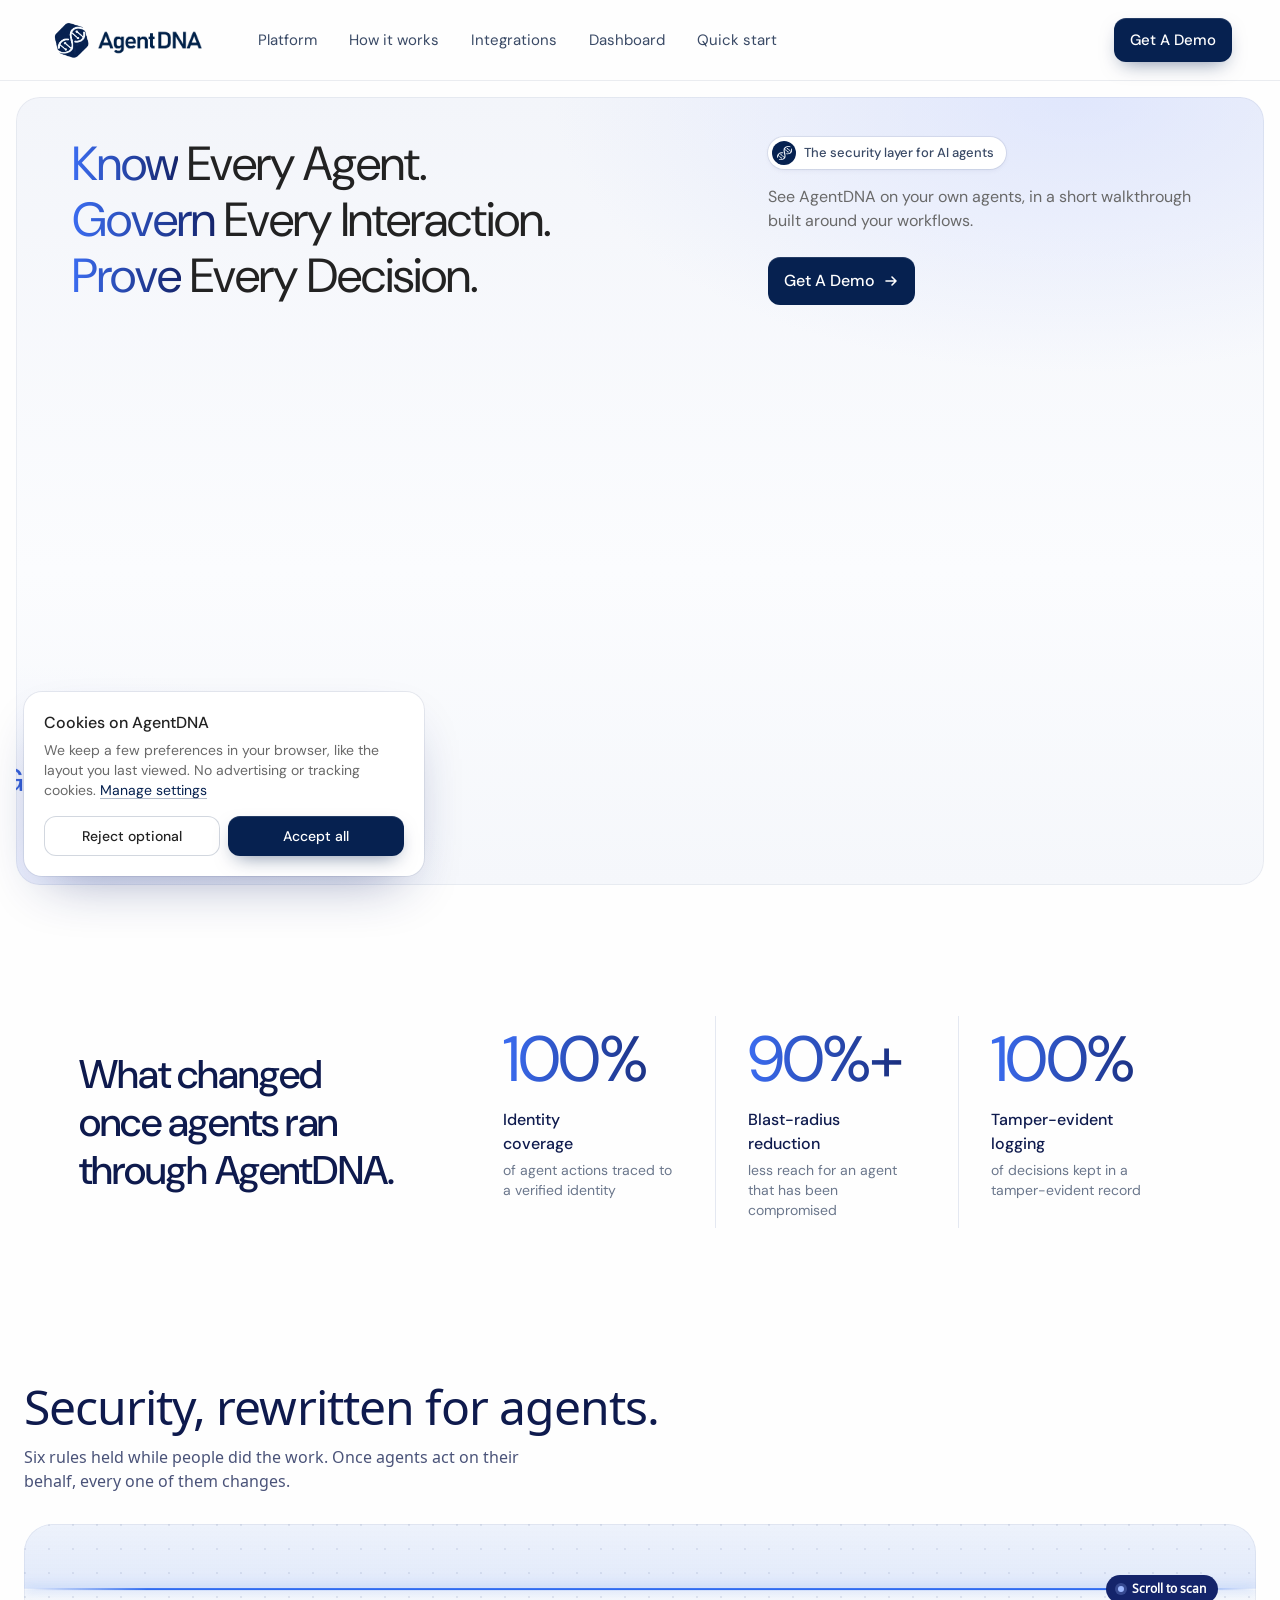
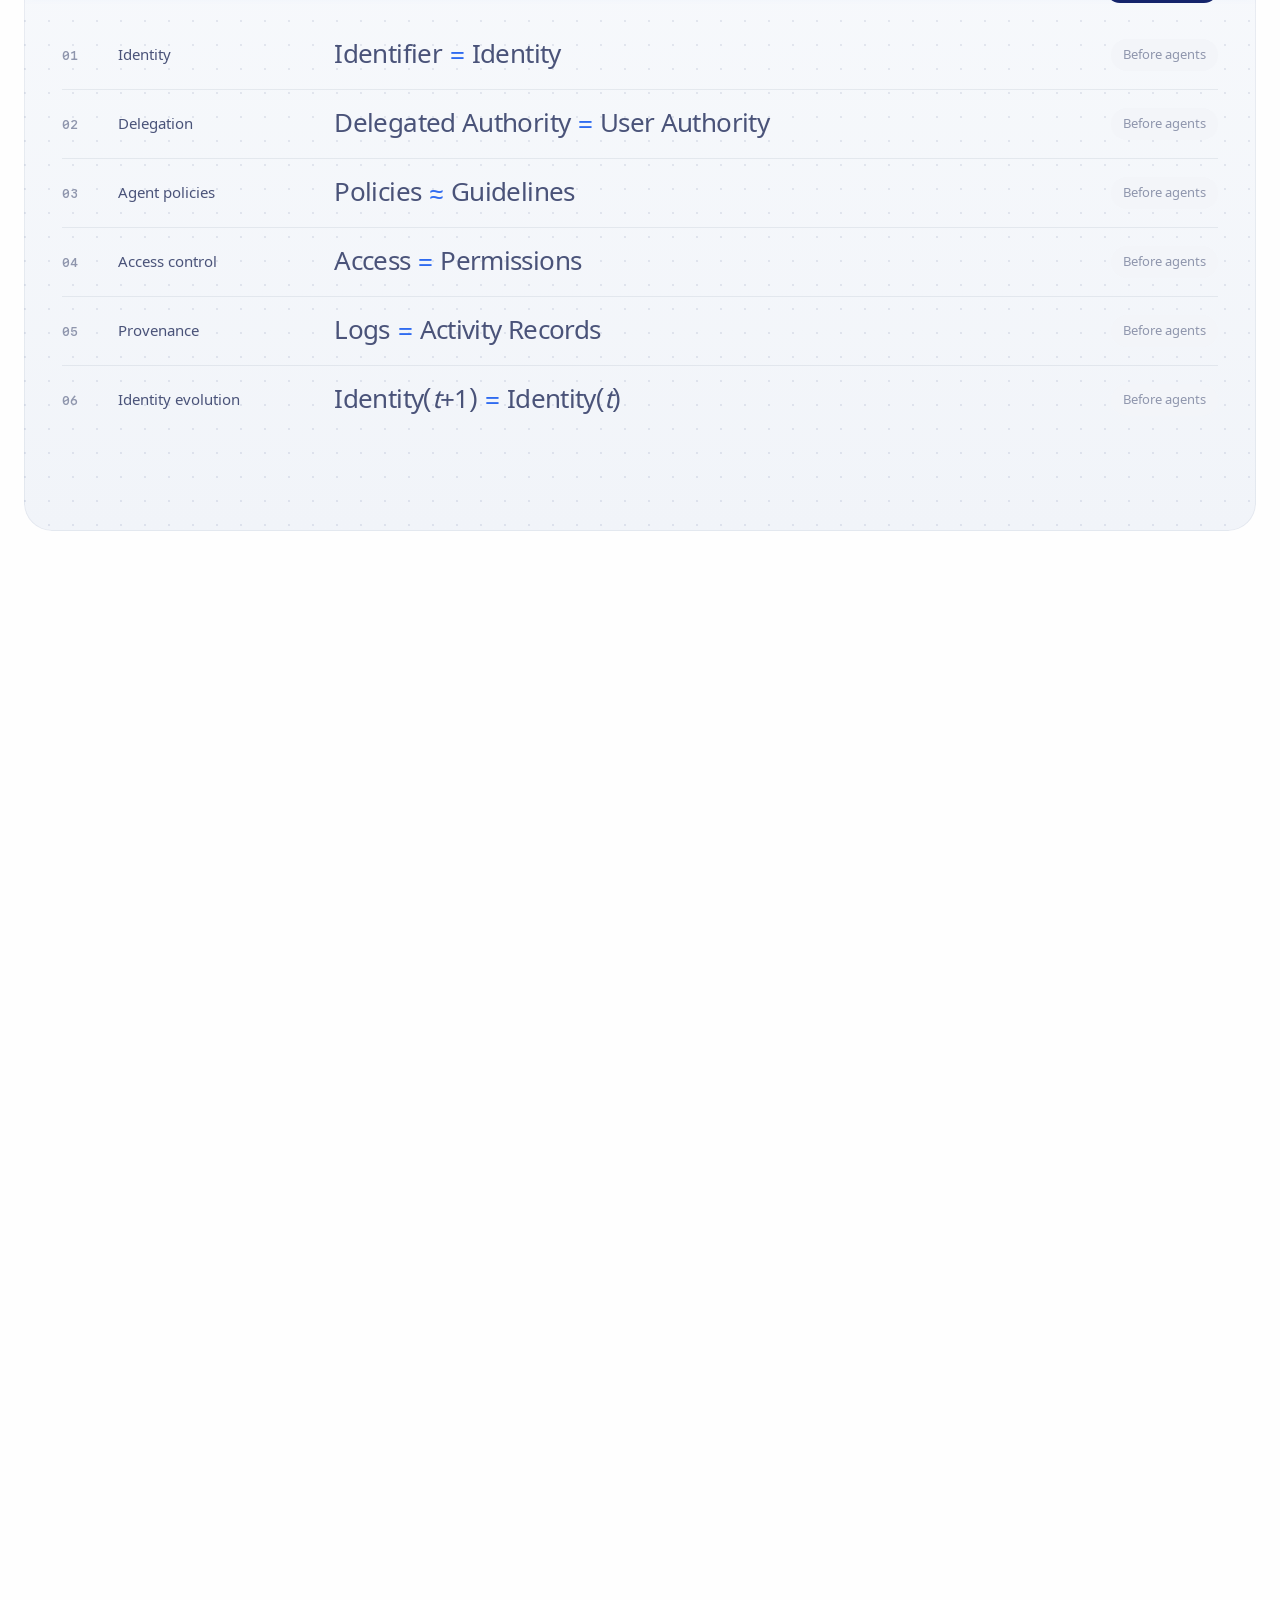
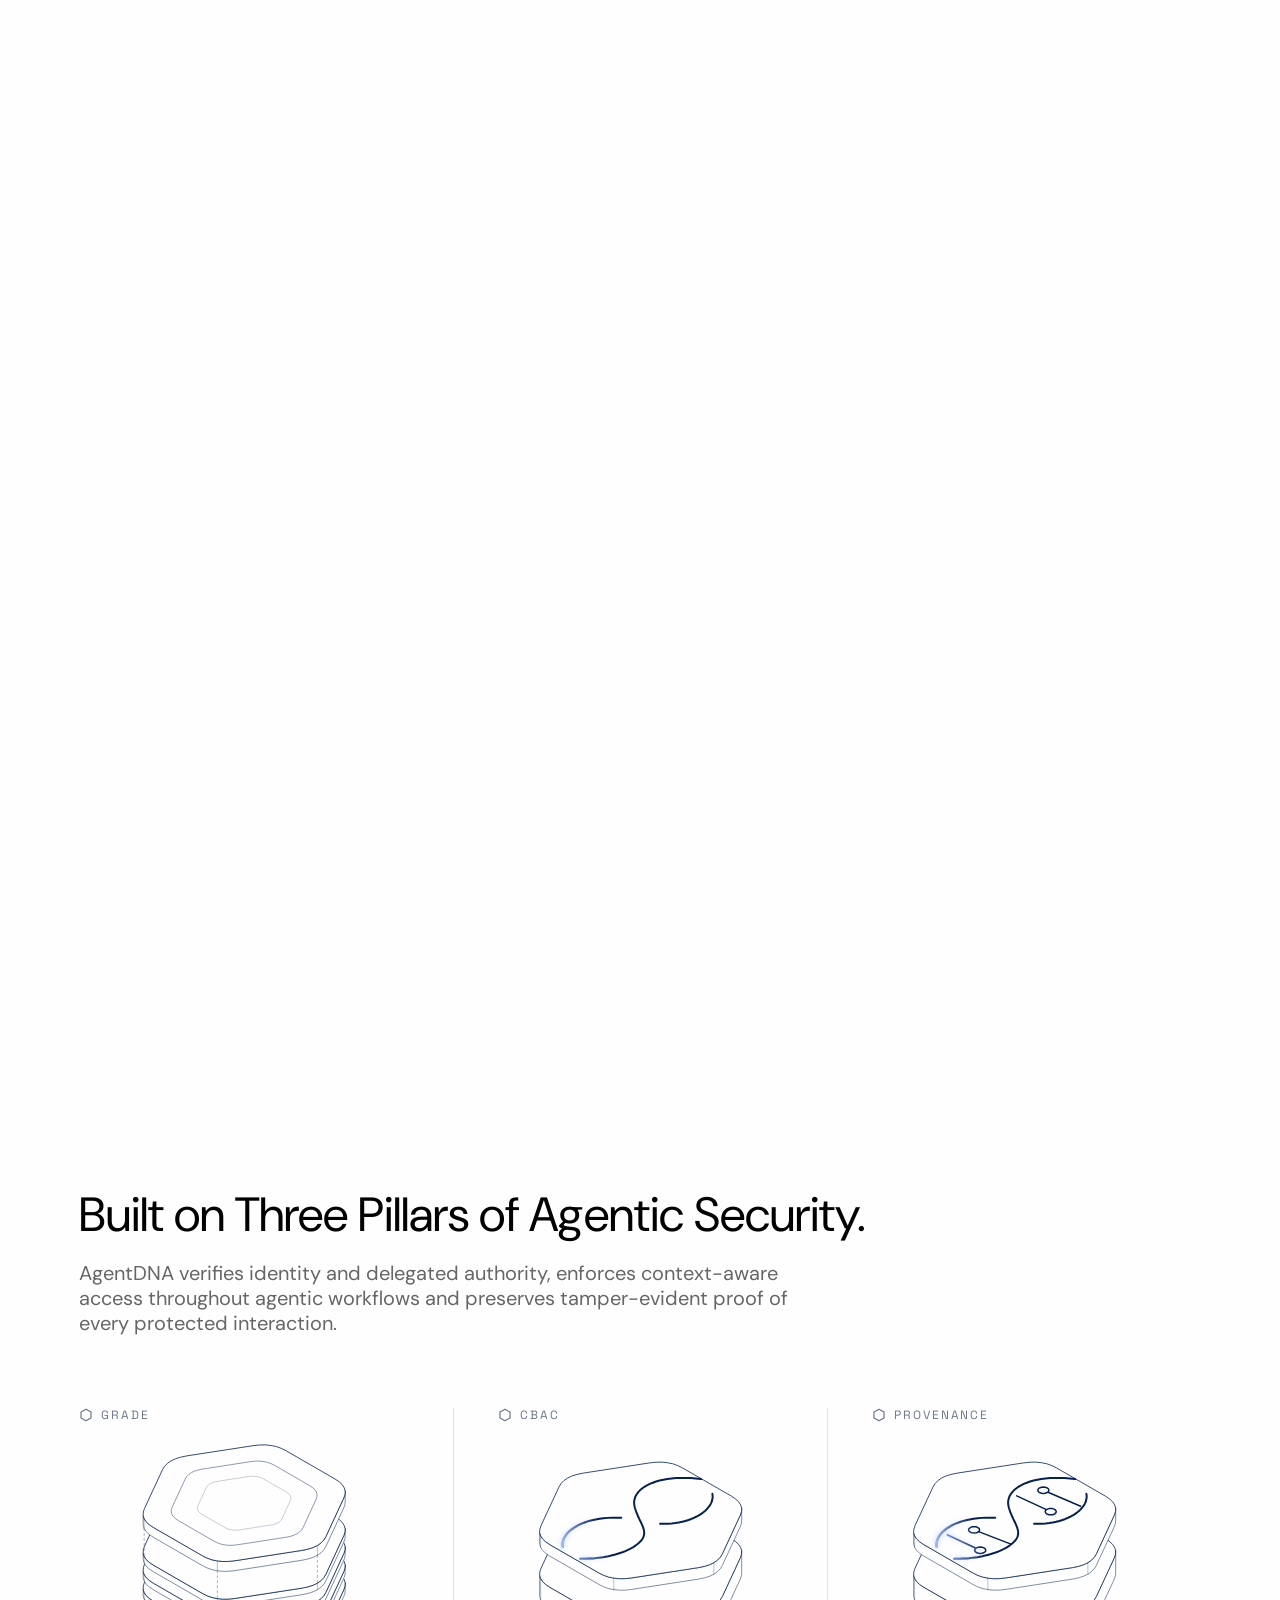
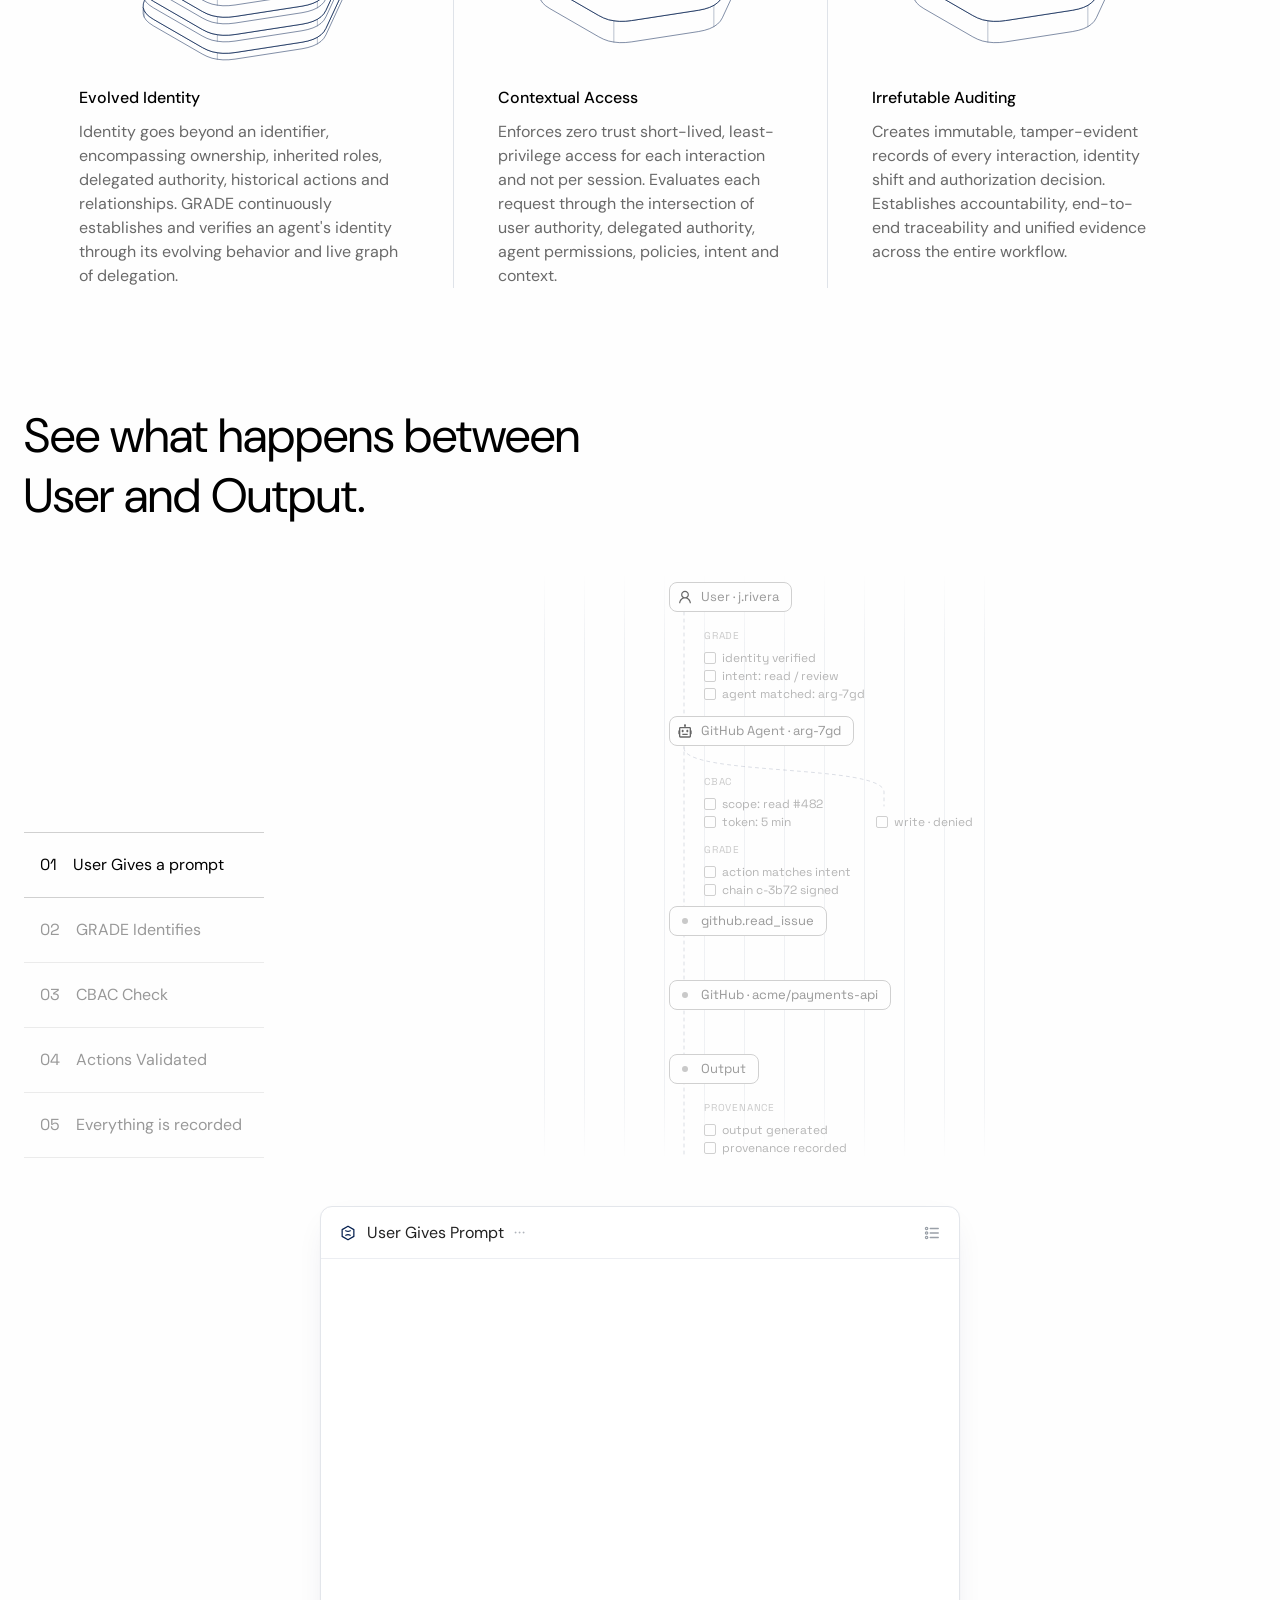
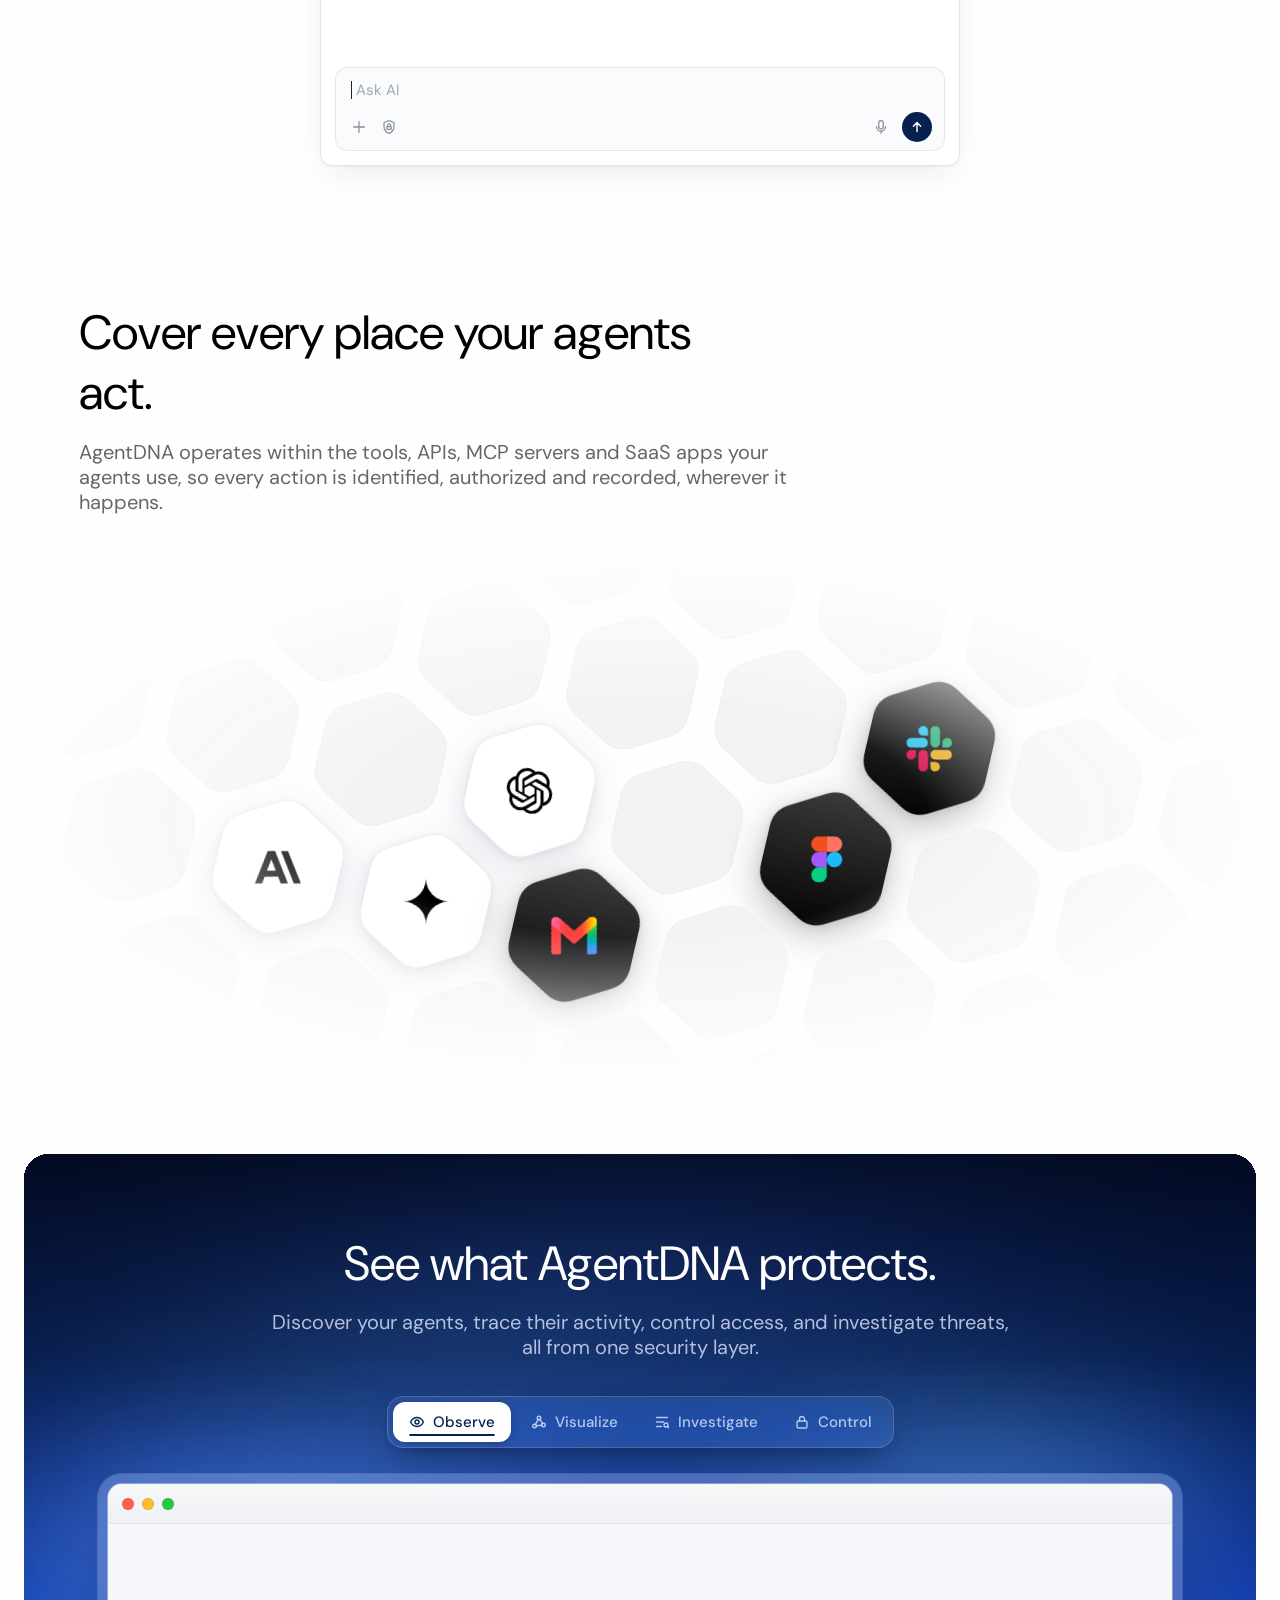
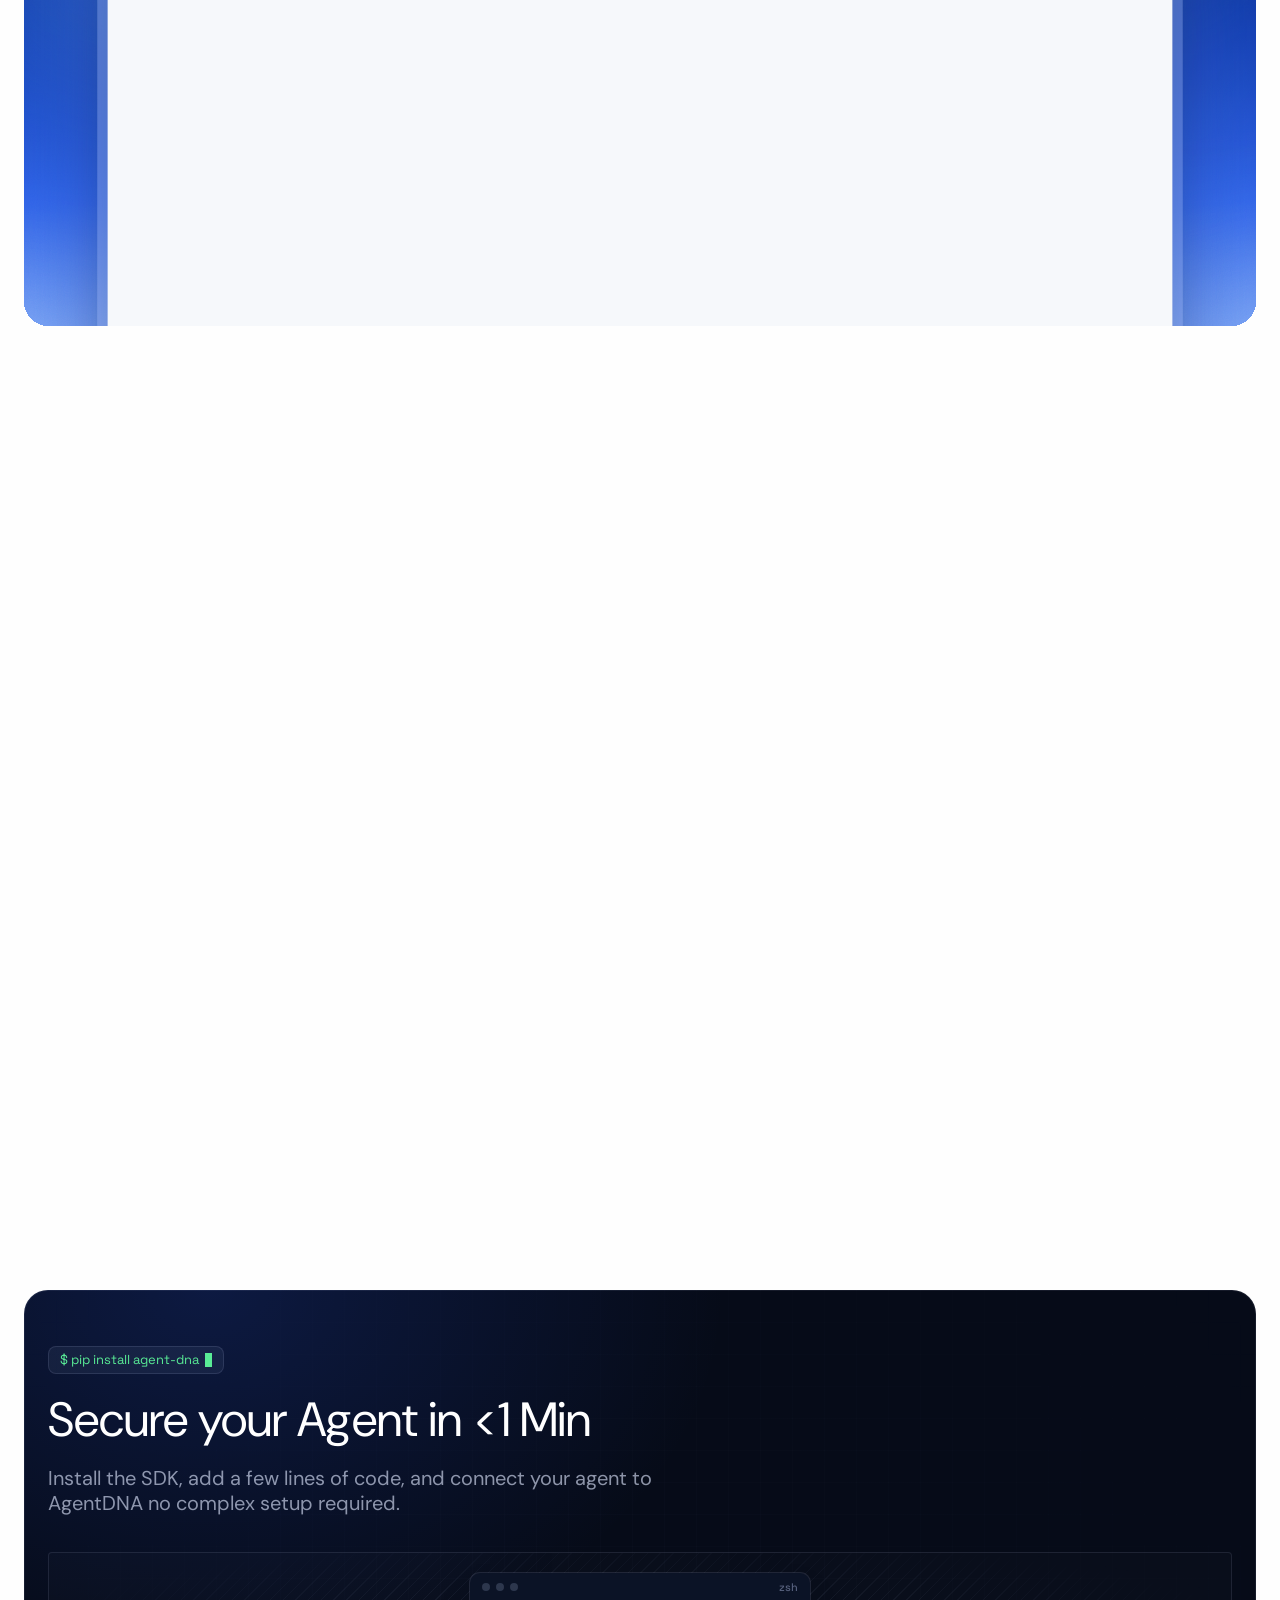
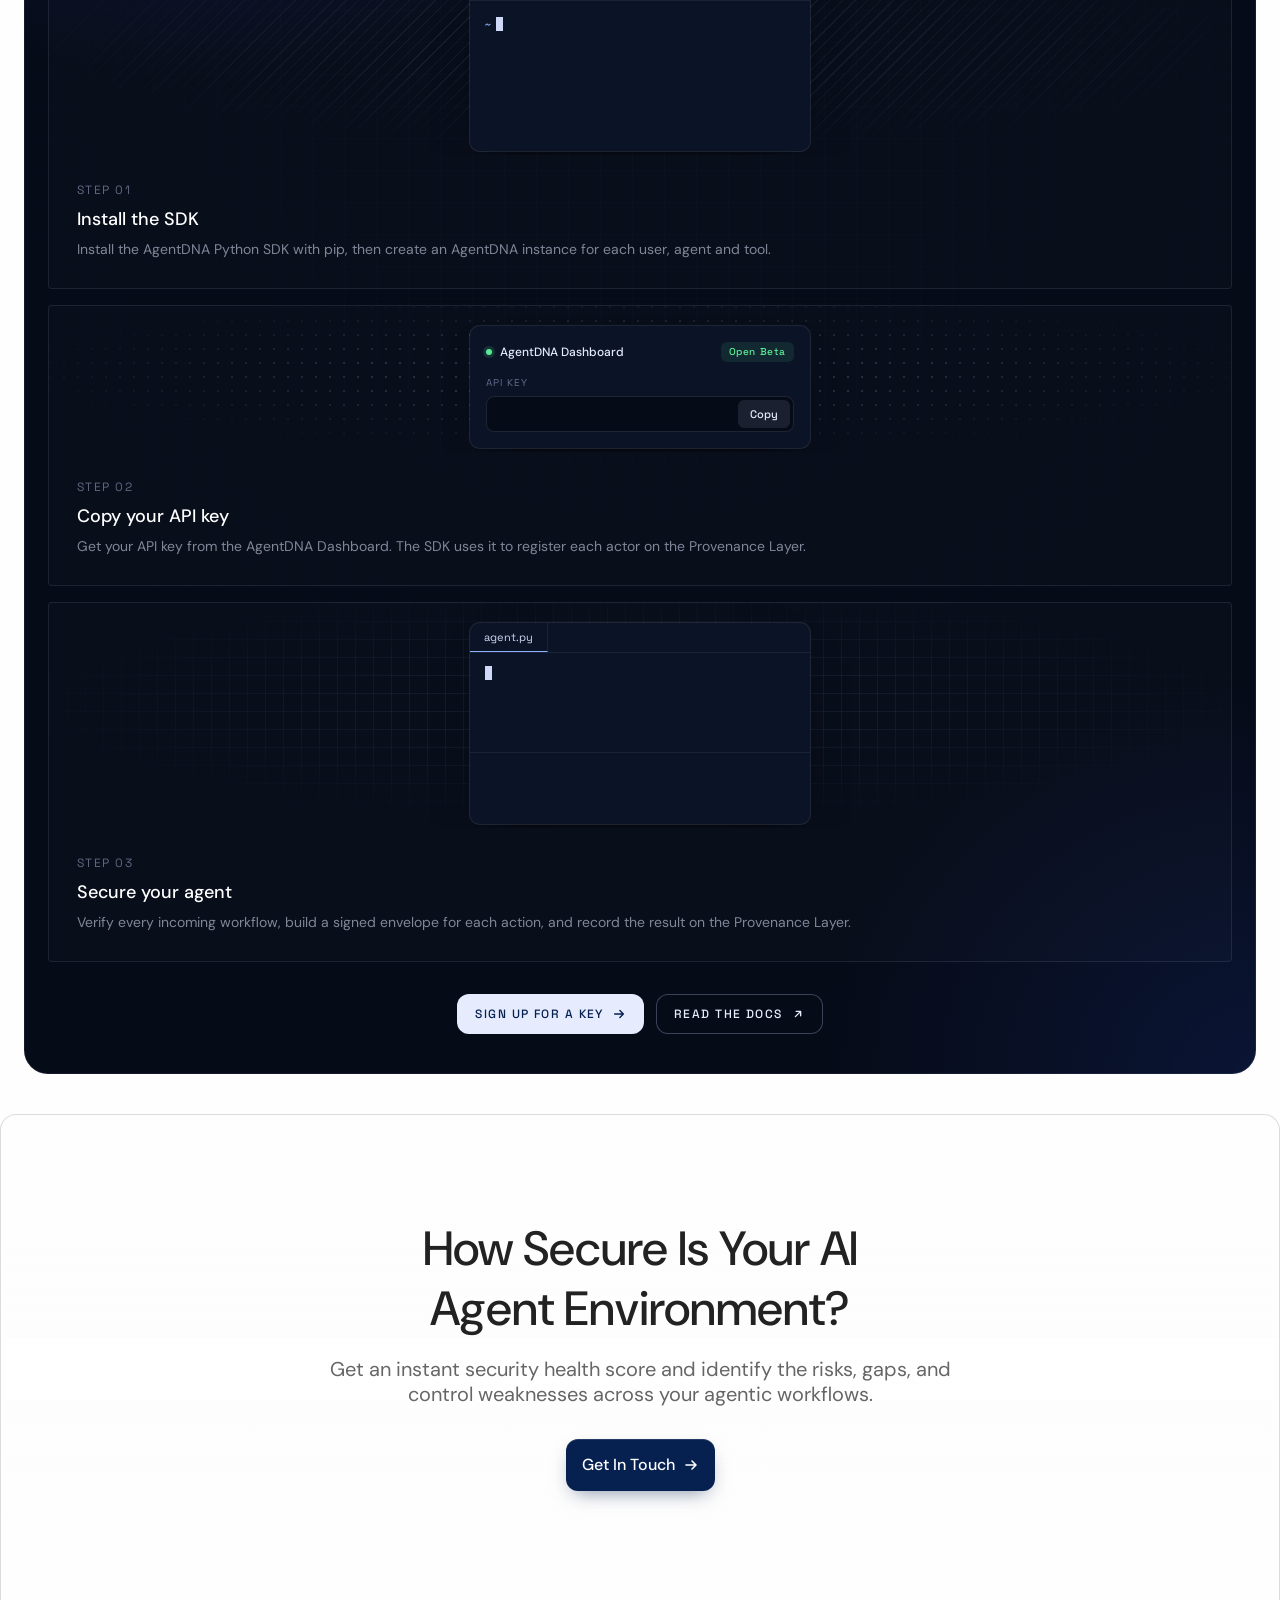
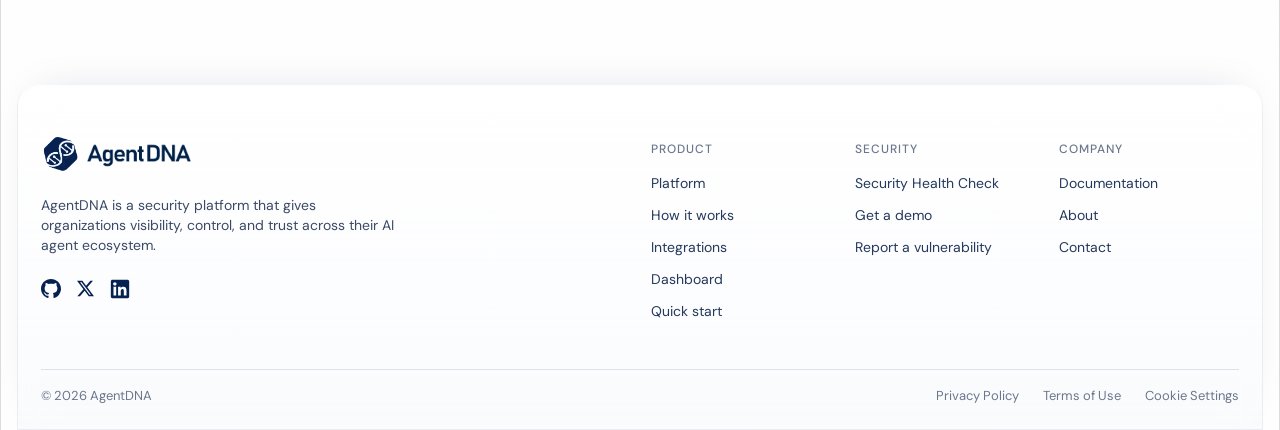
==== commit e467a2d7: "use plain text colour for accents on Samsung Internet" ====
--- a/index.html
+++ b/index.html
@@ -13,7 +13,7 @@
        colour, `canvas`, as dark even for a light page; Samsung Internet instead reports a dark preference. A normal
        dark-mode setting elsewhere keeps the light site. Re-checked every 1.5s and on return to the tab, since turning
        Auto Dark on or off fires no event; a change is announced as `forceddarkchange` for the canvas drawings. -->
-  <script>(function () { var root = document.documentElement, mq = window.matchMedia && matchMedia('(prefers-color-scheme: dark)'), samsung = /SamsungBrowser/i.test(navigator.userAgent); function forced() { if (samsung && mq && mq.matches) return true; var d = document.createElement('div'); d.style.cssText = 'display:none;background-color:canvas;color-scheme:light'; root.appendChild(d); var c = getComputedStyle(d).backgroundColor; d.remove(); return !!c && c !== 'rgb(255, 255, 255)'; } function check() { try { var on = forced(); if (on !== root.classList.contains('forced-dark')) { root.classList.toggle('forced-dark', on); try { dispatchEvent(new CustomEvent('forceddarkchange', { detail: on })); } catch (e) {} } } catch (e) {} } check(); setInterval(check, 1500); document.addEventListener('visibilitychange', check); addEventListener('focus', check); if (mq && mq.addEventListener) mq.addEventListener('change', check); })();</script>
+  <script>(function () { var root = document.documentElement, mq = window.matchMedia && matchMedia('(prefers-color-scheme: dark)'), samsung = /SamsungBrowser/i.test(navigator.userAgent); if (samsung) root.classList.add('ua-samsung'); function forced() { if (samsung && mq && mq.matches) return true; var d = document.createElement('div'); d.style.cssText = 'display:none;background-color:canvas;color-scheme:light'; root.appendChild(d); var c = getComputedStyle(d).backgroundColor; d.remove(); return !!c && c !== 'rgb(255, 255, 255)'; } function check() { try { var on = forced(); if (on !== root.classList.contains('forced-dark')) { root.classList.toggle('forced-dark', on); try { dispatchEvent(new CustomEvent('forceddarkchange', { detail: on })); } catch (e) {} } } catch (e) {} } check(); setInterval(check, 1500); document.addEventListener('visibilitychange', check); addEventListener('focus', check); if (mq && mq.addEventListener) mq.addEventListener('change', check); })();</script>
   <link rel="icon" href="favicon.ico?v=2" sizes="48x48">
   <link rel="icon" type="image/png" sizes="32x32" href="assets/favicon-32.png?v=2">
   <link rel="icon" type="image/png" sizes="192x192" href="assets/favicon-192.png?v=2">
--- a/results.css
+++ b/results.css
@@ -52,6 +52,8 @@
   .rs__head, .rs__row li { transition: none; }
 }
 
+/* Samsung Internet's dark mode darkens backgrounds and lightens text, and the page can't detect it; a gradient clipped to text counts as a background and turns dark navy on dark, so Samsung gets a plain text colour */
+html.ua-samsung .rs__fig { background: none; color: #3b6cf0; -webkit-text-fill-color: #3b6cf0; }
 /* forced-dark:start: generated from the rules above, only when the browser forces a dark theme (see the forced-dark script in each page head) */
 html.forced-dark .rs { --rs-ink: #e9effe; --rs-muted: #a4afc2; --rs-line: #28354c; --rs-blue: #8ab0fc; color: #e9effe; }
 html.forced-dark .rs__row li + li { border-left: 1px solid #28354c; }
--- a/dnahero.css
+++ b/dnahero.css
@@ -150,6 +150,8 @@
   .dh .dna-core span { animation: none; }
 }
 
+/* Samsung Internet's dark mode darkens backgrounds and lightens text, and the page can't detect it; a gradient clipped to text counts as a background and turns dark navy on dark, so Samsung gets a plain text colour */
+html.ua-samsung .dh .pillar__title, html.ua-samsung .dh__accent { background: none; color: #3b6cf0; -webkit-text-fill-color: #3b6cf0; }
 /* forced-dark:start: generated from the rules above, only when the browser forces a dark theme (see the forced-dark script in each page head) */
 html.forced-dark .dh { background: radial-gradient(60% 50% at 85% 0%, rgba(33,40,79,0.45), transparent 70%), radial-gradient(50% 40% at 0% 100%, rgba(26,31,62,0.7), transparent 70%), linear-gradient(180deg, #131c2e, #0d1626 60%, #111b2c); box-shadow: inset 0 0 0 1px rgba(175,195,255,0.075); --grad-a: #8db0fb; --brand: #dbe4f9; }
 html.forced-dark .dh .pillar__title, html.forced-dark .dh__accent { background: none; color: #9db4ee; -webkit-text-fill-color: #9db4ee; }
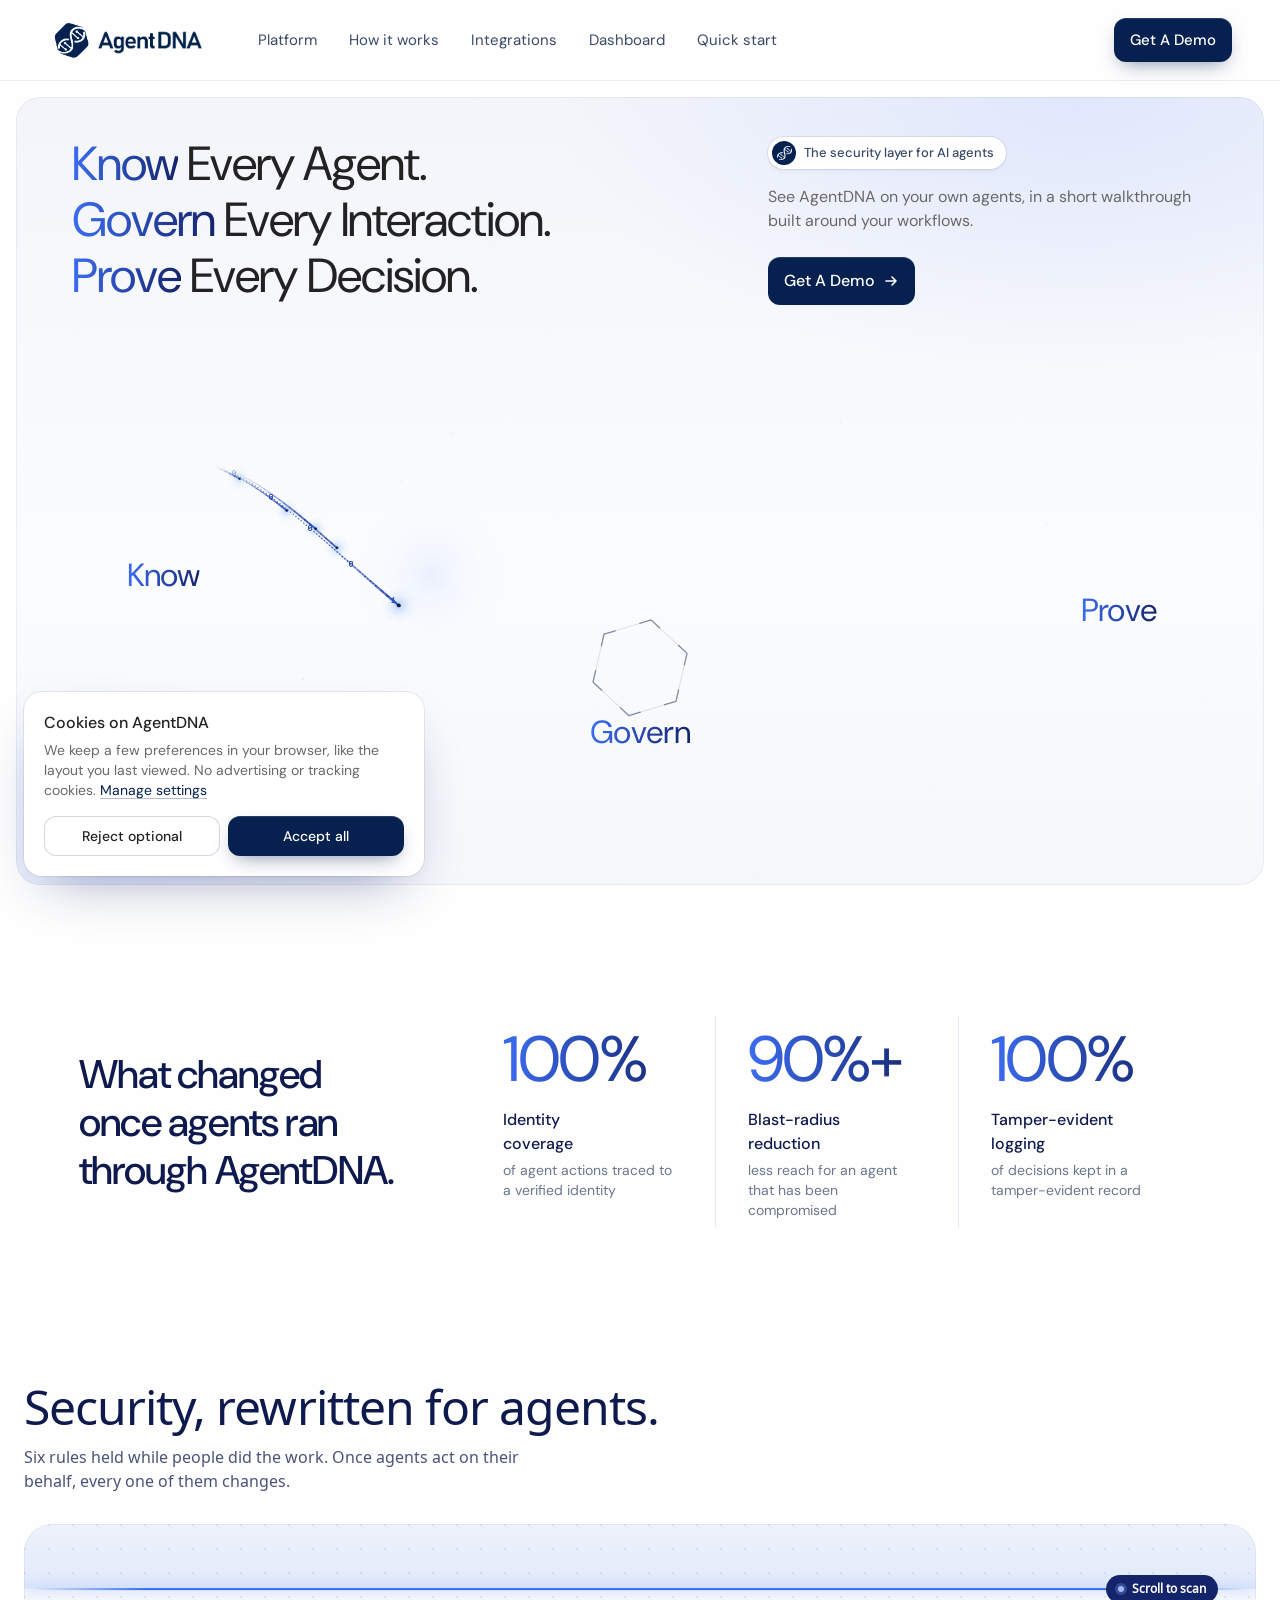
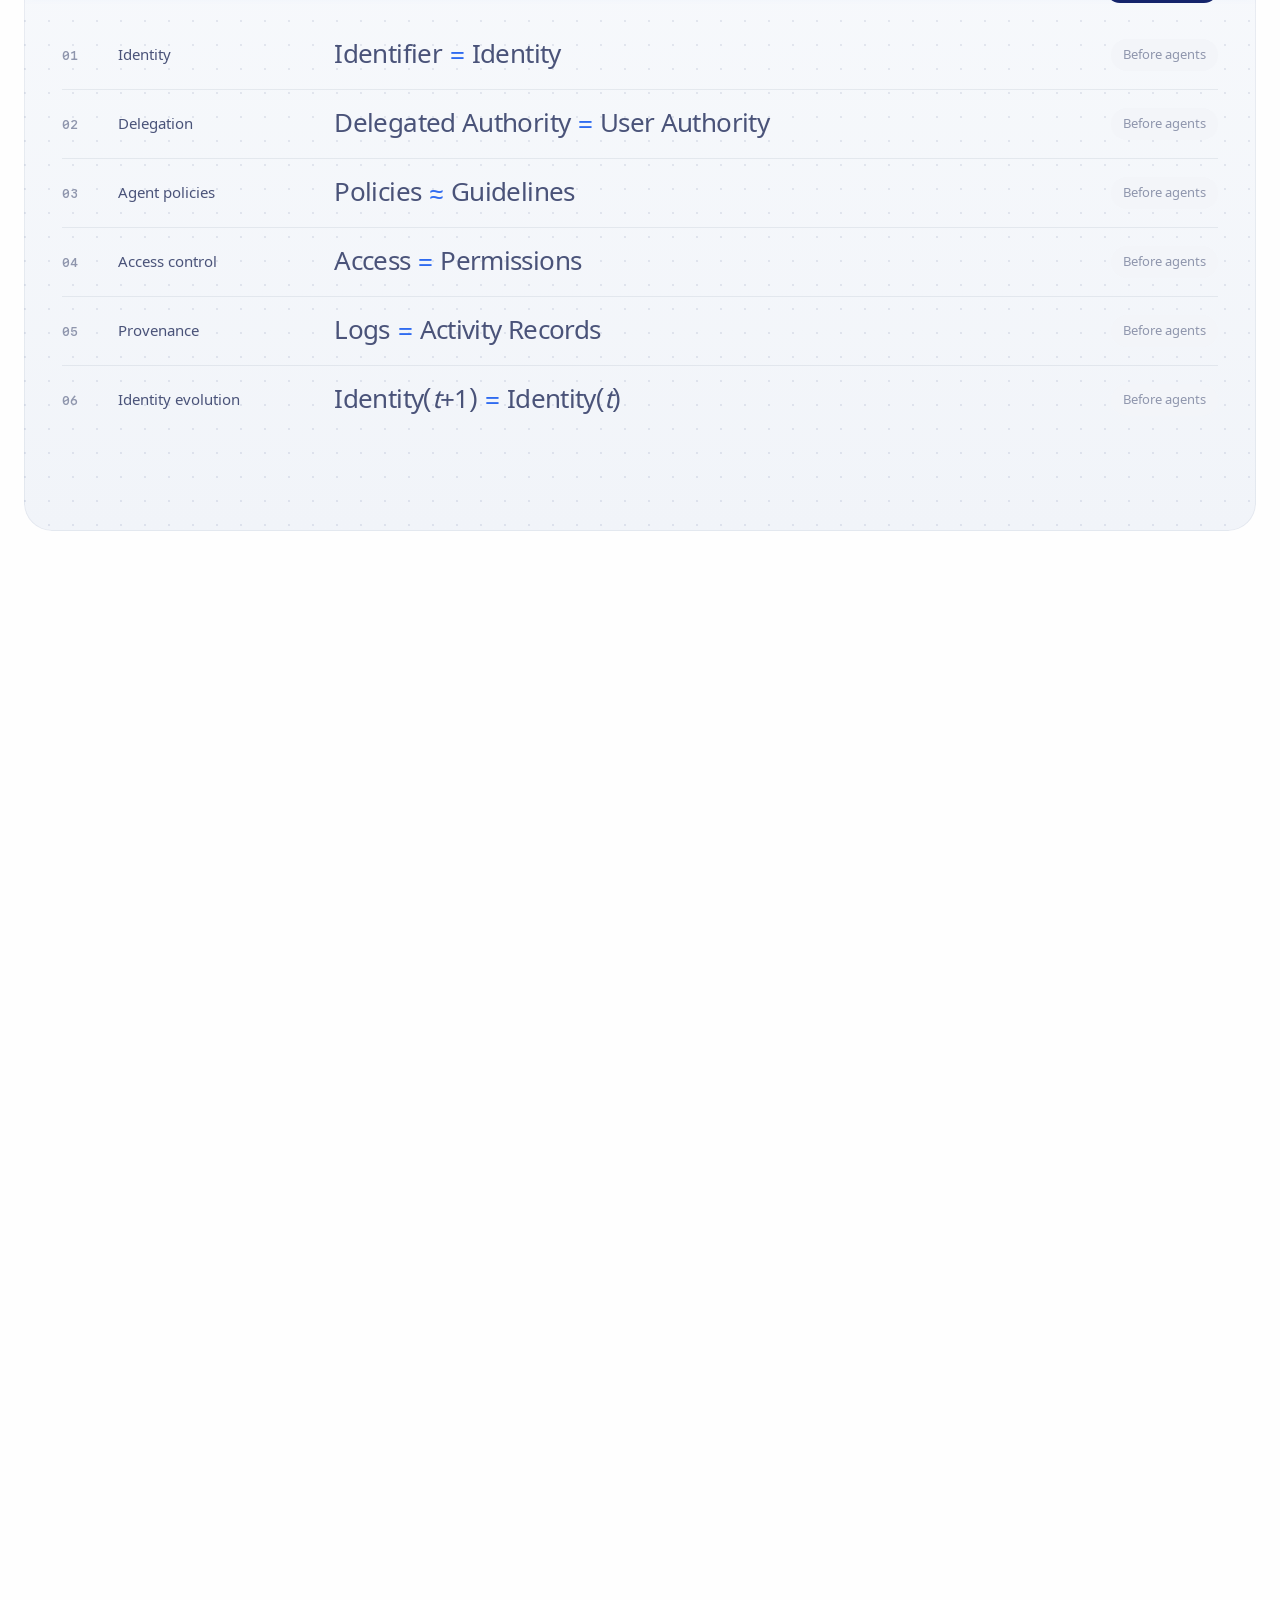
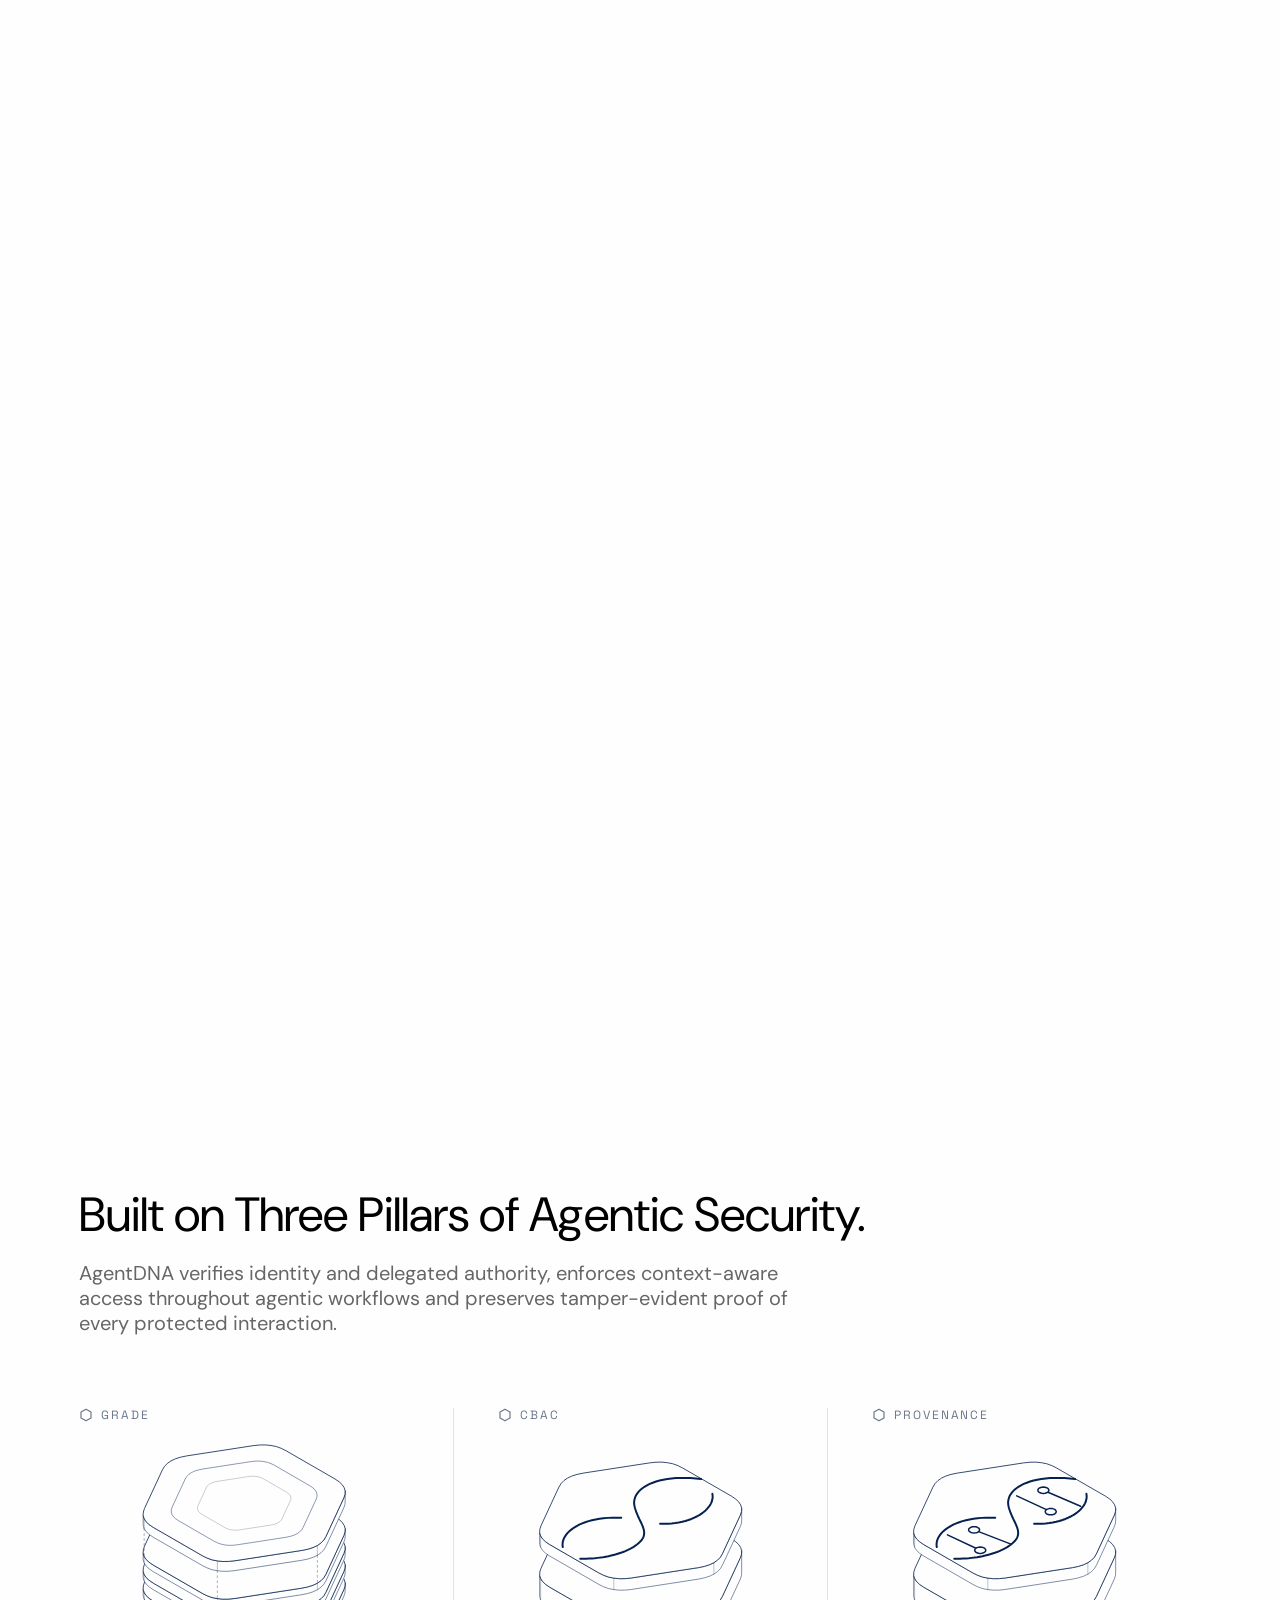
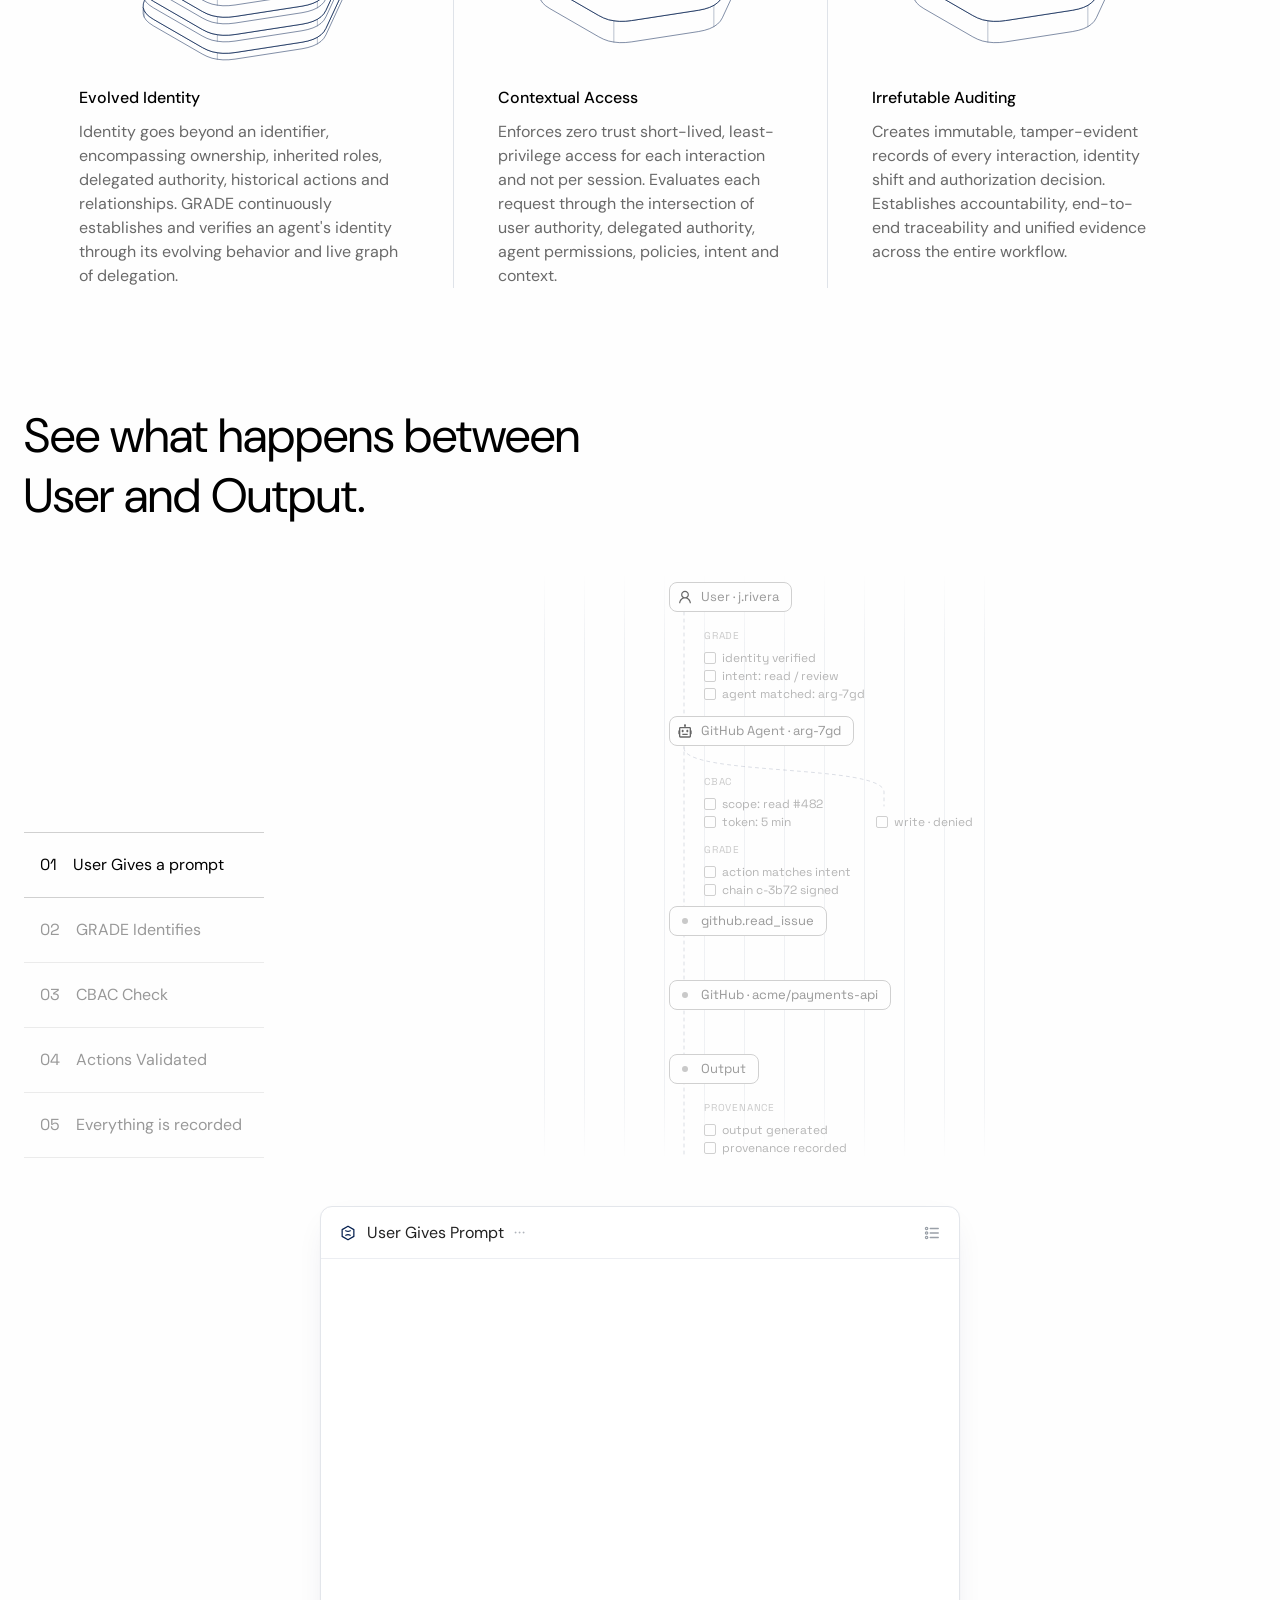
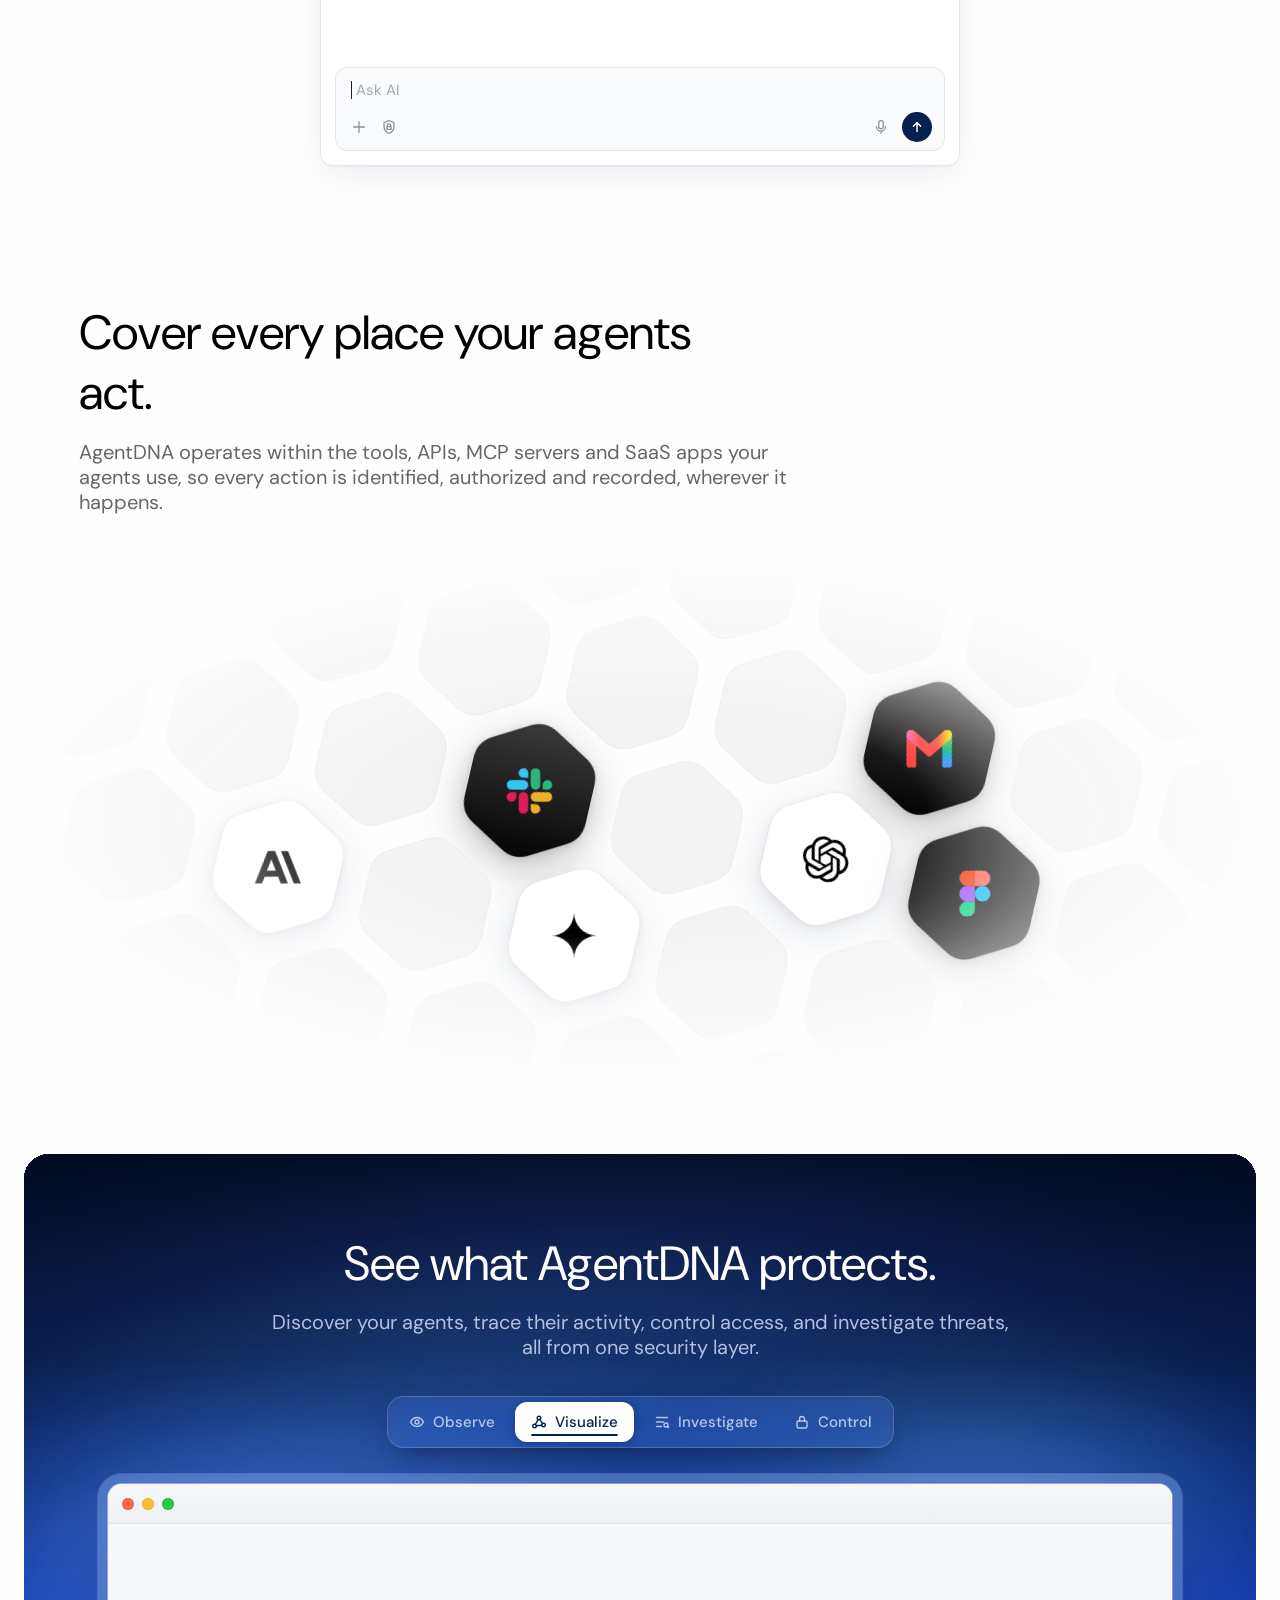
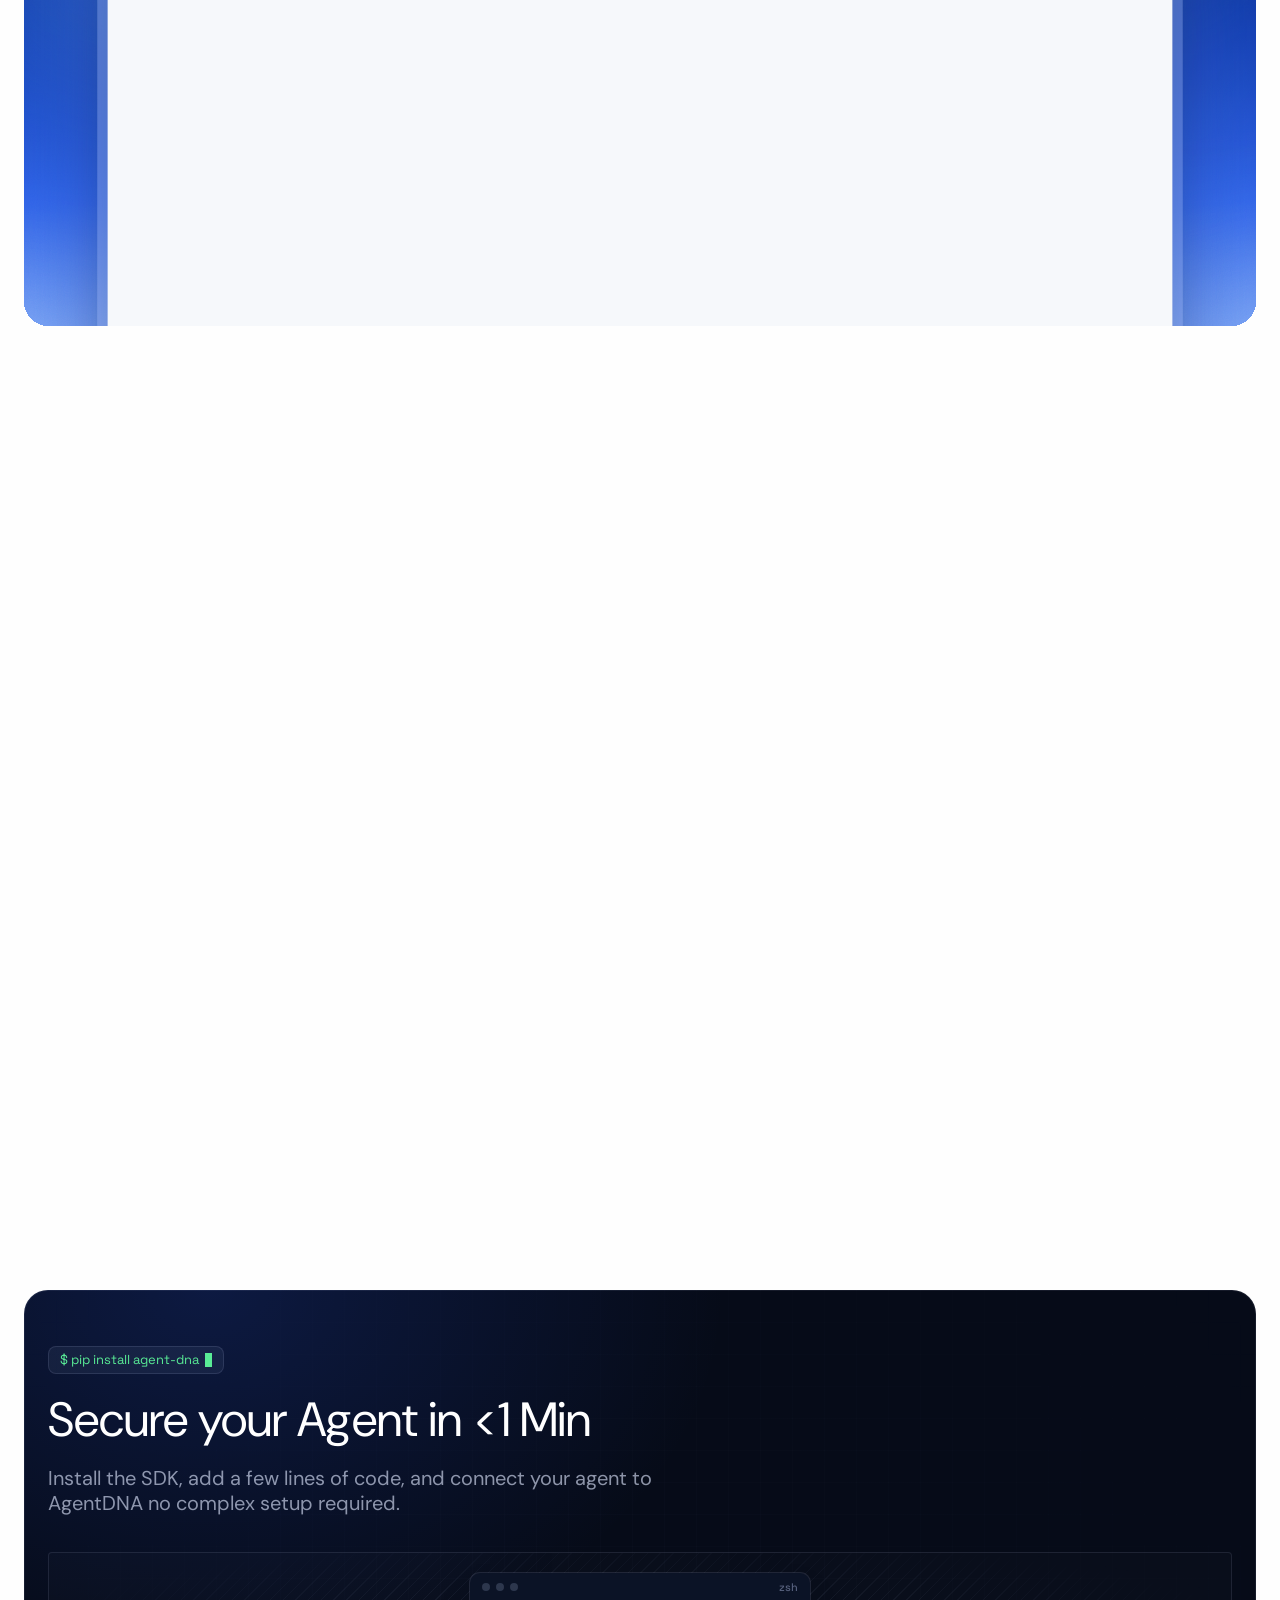
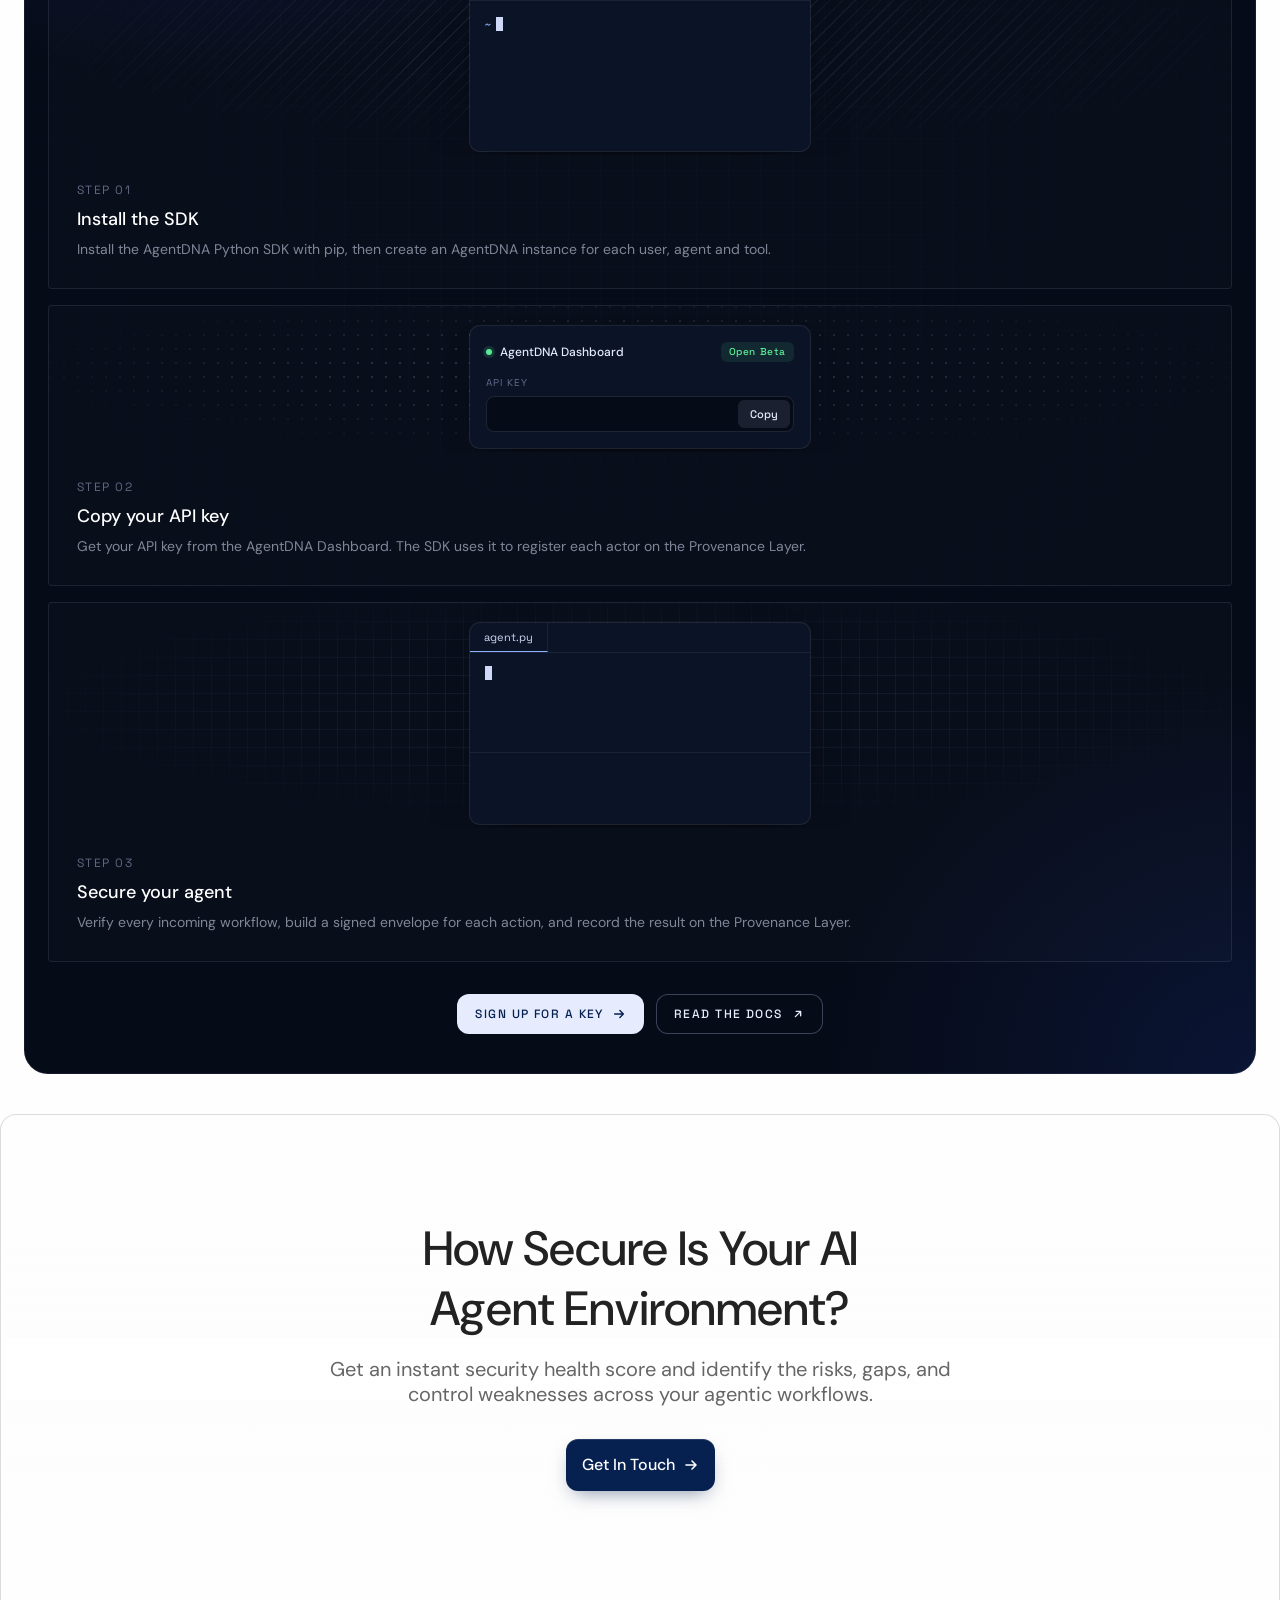
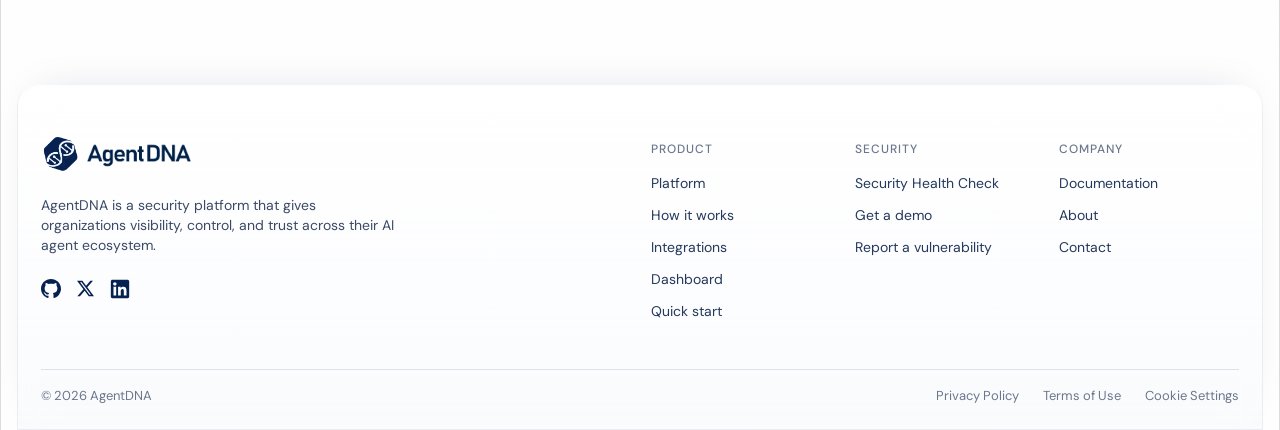
==== commit 91cd2b27: "always use the dark theme on Samsung Internet" ====
--- a/index.html
+++ b/index.html
@@ -10,10 +10,11 @@
   <meta name="theme-color" content="#062150">
   <!-- Forced dark: only when the browser itself darkens pages (Chrome's Auto Dark, Samsung Internet's dark mode) does
        the site switch to its own dark styling (html.forced-dark, at the end of each stylesheet). Chrome reports its page
-       colour, `canvas`, as dark even for a light page; Samsung Internet instead reports a dark preference. A normal
-       dark-mode setting elsewhere keeps the light site. Re-checked every 1.5s and on return to the tab, since turning
+       colour, `canvas`, as dark even for a light page. Samsung Internet recolours pages without telling the page (no
+       dark preference, `canvas` stays white), so it always gets the dark styling. A normal dark-mode setting elsewhere
+       keeps the light site. Re-checked every 1.5s and on return to the tab, since turning
        Auto Dark on or off fires no event; a change is announced as `forceddarkchange` for the canvas drawings. -->
-  <script>(function () { var root = document.documentElement, mq = window.matchMedia && matchMedia('(prefers-color-scheme: dark)'), samsung = /SamsungBrowser/i.test(navigator.userAgent); if (samsung) root.classList.add('ua-samsung'); function forced() { if (samsung && mq && mq.matches) return true; var d = document.createElement('div'); d.style.cssText = 'display:none;background-color:canvas;color-scheme:light'; root.appendChild(d); var c = getComputedStyle(d).backgroundColor; d.remove(); return !!c && c !== 'rgb(255, 255, 255)'; } function check() { try { var on = forced(); if (on !== root.classList.contains('forced-dark')) { root.classList.toggle('forced-dark', on); try { dispatchEvent(new CustomEvent('forceddarkchange', { detail: on })); } catch (e) {} } } catch (e) {} } check(); setInterval(check, 1500); document.addEventListener('visibilitychange', check); addEventListener('focus', check); if (mq && mq.addEventListener) mq.addEventListener('change', check); })();</script>
+  <script>(function () { var root = document.documentElement, mq = window.matchMedia && matchMedia('(prefers-color-scheme: dark)'), samsung = /SamsungBrowser/i.test(navigator.userAgent); function forced() { if (samsung) return true; var d = document.createElement('div'); d.style.cssText = 'display:none;background-color:canvas;color-scheme:light'; root.appendChild(d); var c = getComputedStyle(d).backgroundColor; d.remove(); return !!c && c !== 'rgb(255, 255, 255)'; } function check() { try { var on = forced(); if (on !== root.classList.contains('forced-dark')) { root.classList.toggle('forced-dark', on); try { dispatchEvent(new CustomEvent('forceddarkchange', { detail: on })); } catch (e) {} } } catch (e) {} } check(); setInterval(check, 1500); document.addEventListener('visibilitychange', check); addEventListener('focus', check); if (mq && mq.addEventListener) mq.addEventListener('change', check); })();</script>
   <link rel="icon" href="favicon.ico?v=2" sizes="48x48">
   <link rel="icon" type="image/png" sizes="32x32" href="assets/favicon-32.png?v=2">
   <link rel="icon" type="image/png" sizes="192x192" href="assets/favicon-192.png?v=2">
--- a/results.css
+++ b/results.css
@@ -52,8 +52,6 @@
   .rs__head, .rs__row li { transition: none; }
 }
 
-/* Samsung Internet's dark mode darkens backgrounds and lightens text, and the page can't detect it; a gradient clipped to text counts as a background and turns dark navy on dark, so Samsung gets a plain text colour */
-html.ua-samsung .rs__fig { background: none; color: #3b6cf0; -webkit-text-fill-color: #3b6cf0; }
 /* forced-dark:start: generated from the rules above, only when the browser forces a dark theme (see the forced-dark script in each page head) */
 html.forced-dark .rs { --rs-ink: #e9effe; --rs-muted: #a4afc2; --rs-line: #28354c; --rs-blue: #8ab0fc; color: #e9effe; }
 html.forced-dark .rs__row li + li { border-left: 1px solid #28354c; }
--- a/dnahero.css
+++ b/dnahero.css
@@ -150,8 +150,6 @@
   .dh .dna-core span { animation: none; }
 }
 
-/* Samsung Internet's dark mode darkens backgrounds and lightens text, and the page can't detect it; a gradient clipped to text counts as a background and turns dark navy on dark, so Samsung gets a plain text colour */
-html.ua-samsung .dh .pillar__title, html.ua-samsung .dh__accent { background: none; color: #3b6cf0; -webkit-text-fill-color: #3b6cf0; }
 /* forced-dark:start: generated from the rules above, only when the browser forces a dark theme (see the forced-dark script in each page head) */
 html.forced-dark .dh { background: radial-gradient(60% 50% at 85% 0%, rgba(33,40,79,0.45), transparent 70%), radial-gradient(50% 40% at 0% 100%, rgba(26,31,62,0.7), transparent 70%), linear-gradient(180deg, #131c2e, #0d1626 60%, #111b2c); box-shadow: inset 0 0 0 1px rgba(175,195,255,0.075); --grad-a: #8db0fb; --brand: #dbe4f9; }
 html.forced-dark .dh .pillar__title, html.forced-dark .dh__accent { background: none; color: #9db4ee; -webkit-text-fill-color: #9db4ee; }
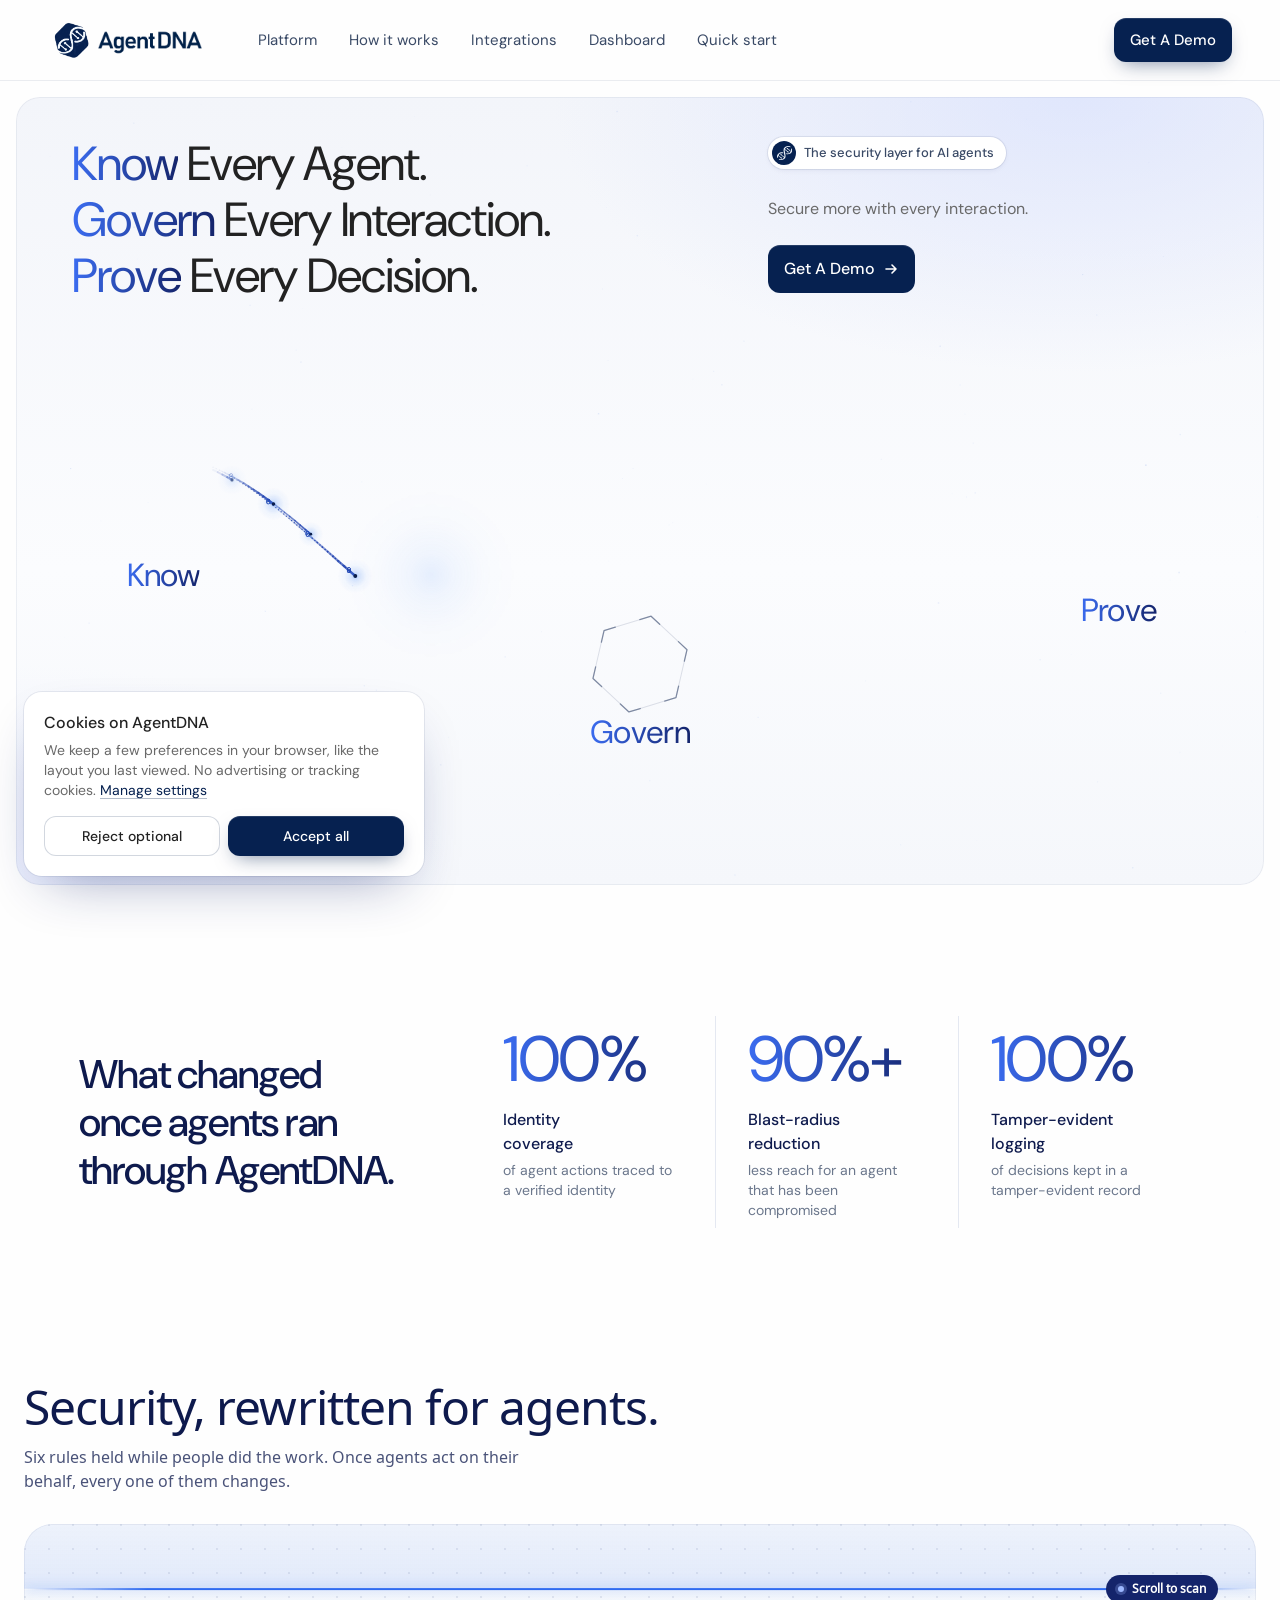
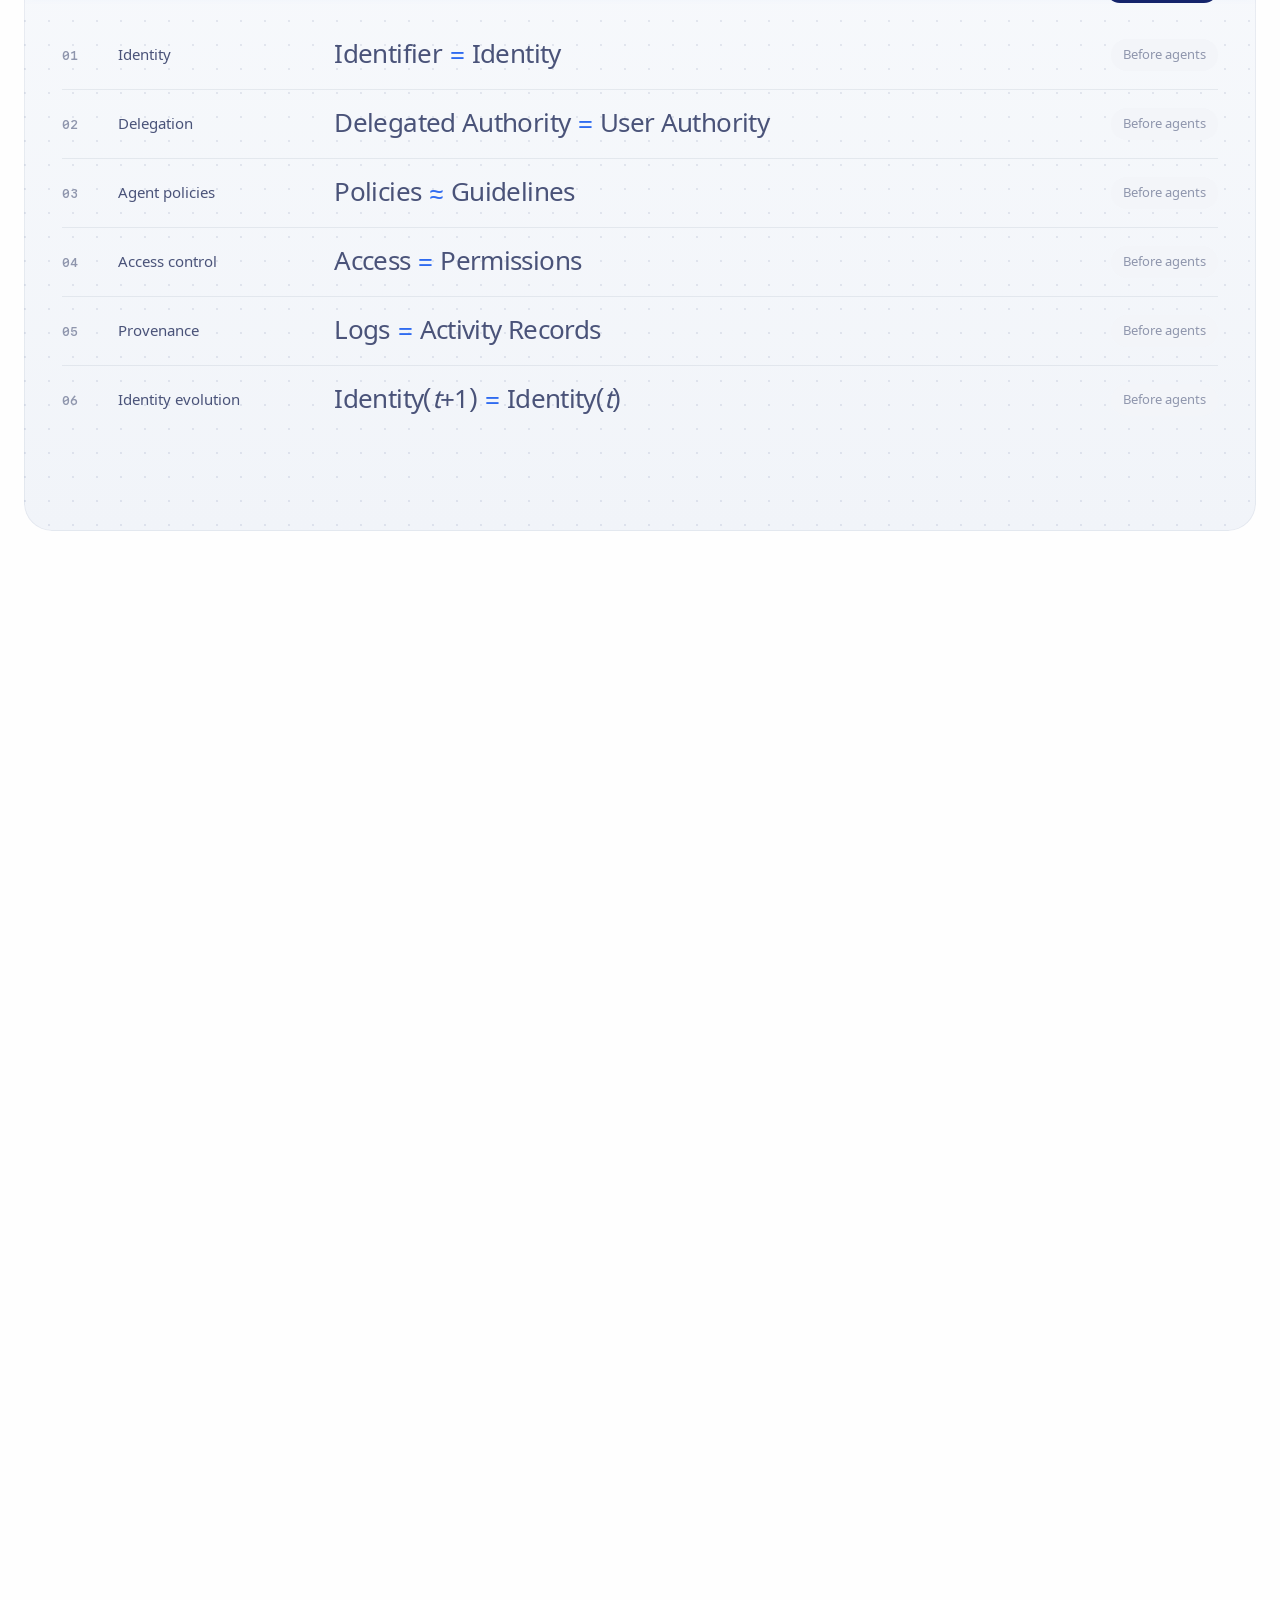
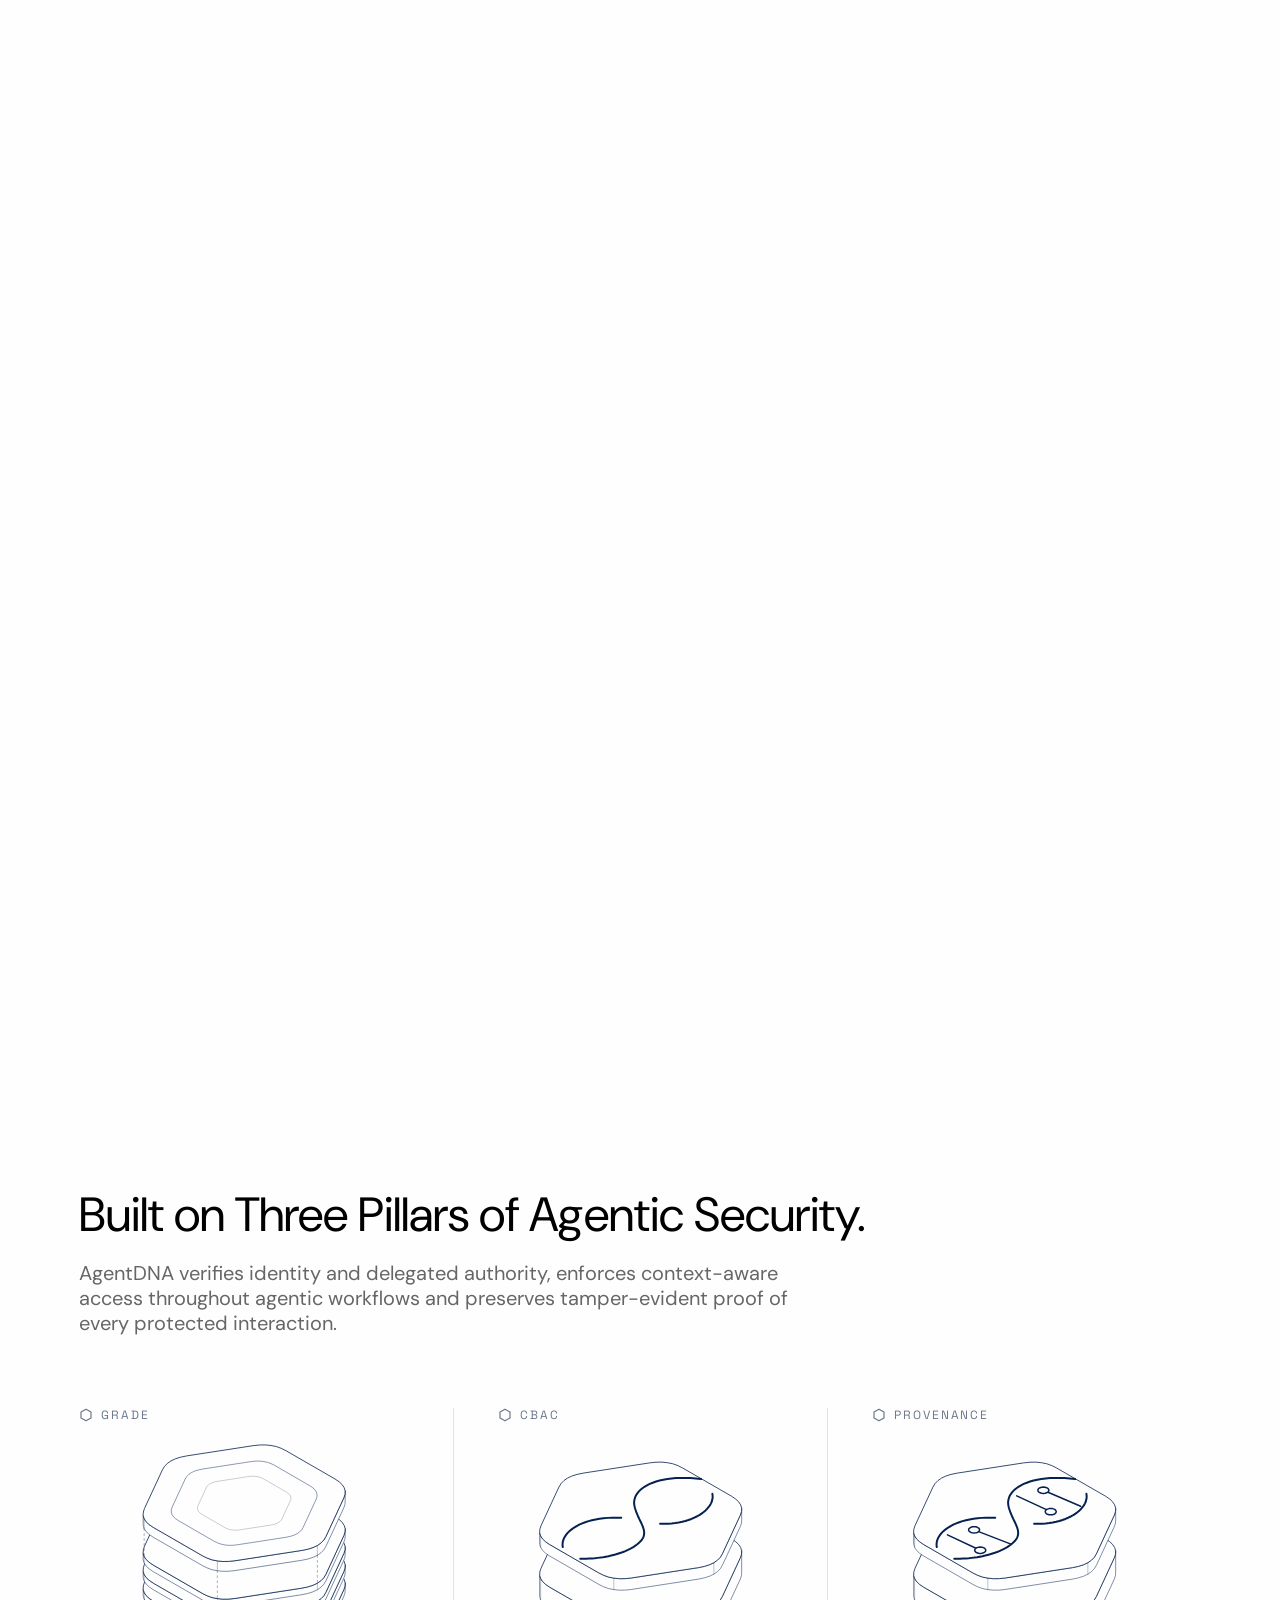
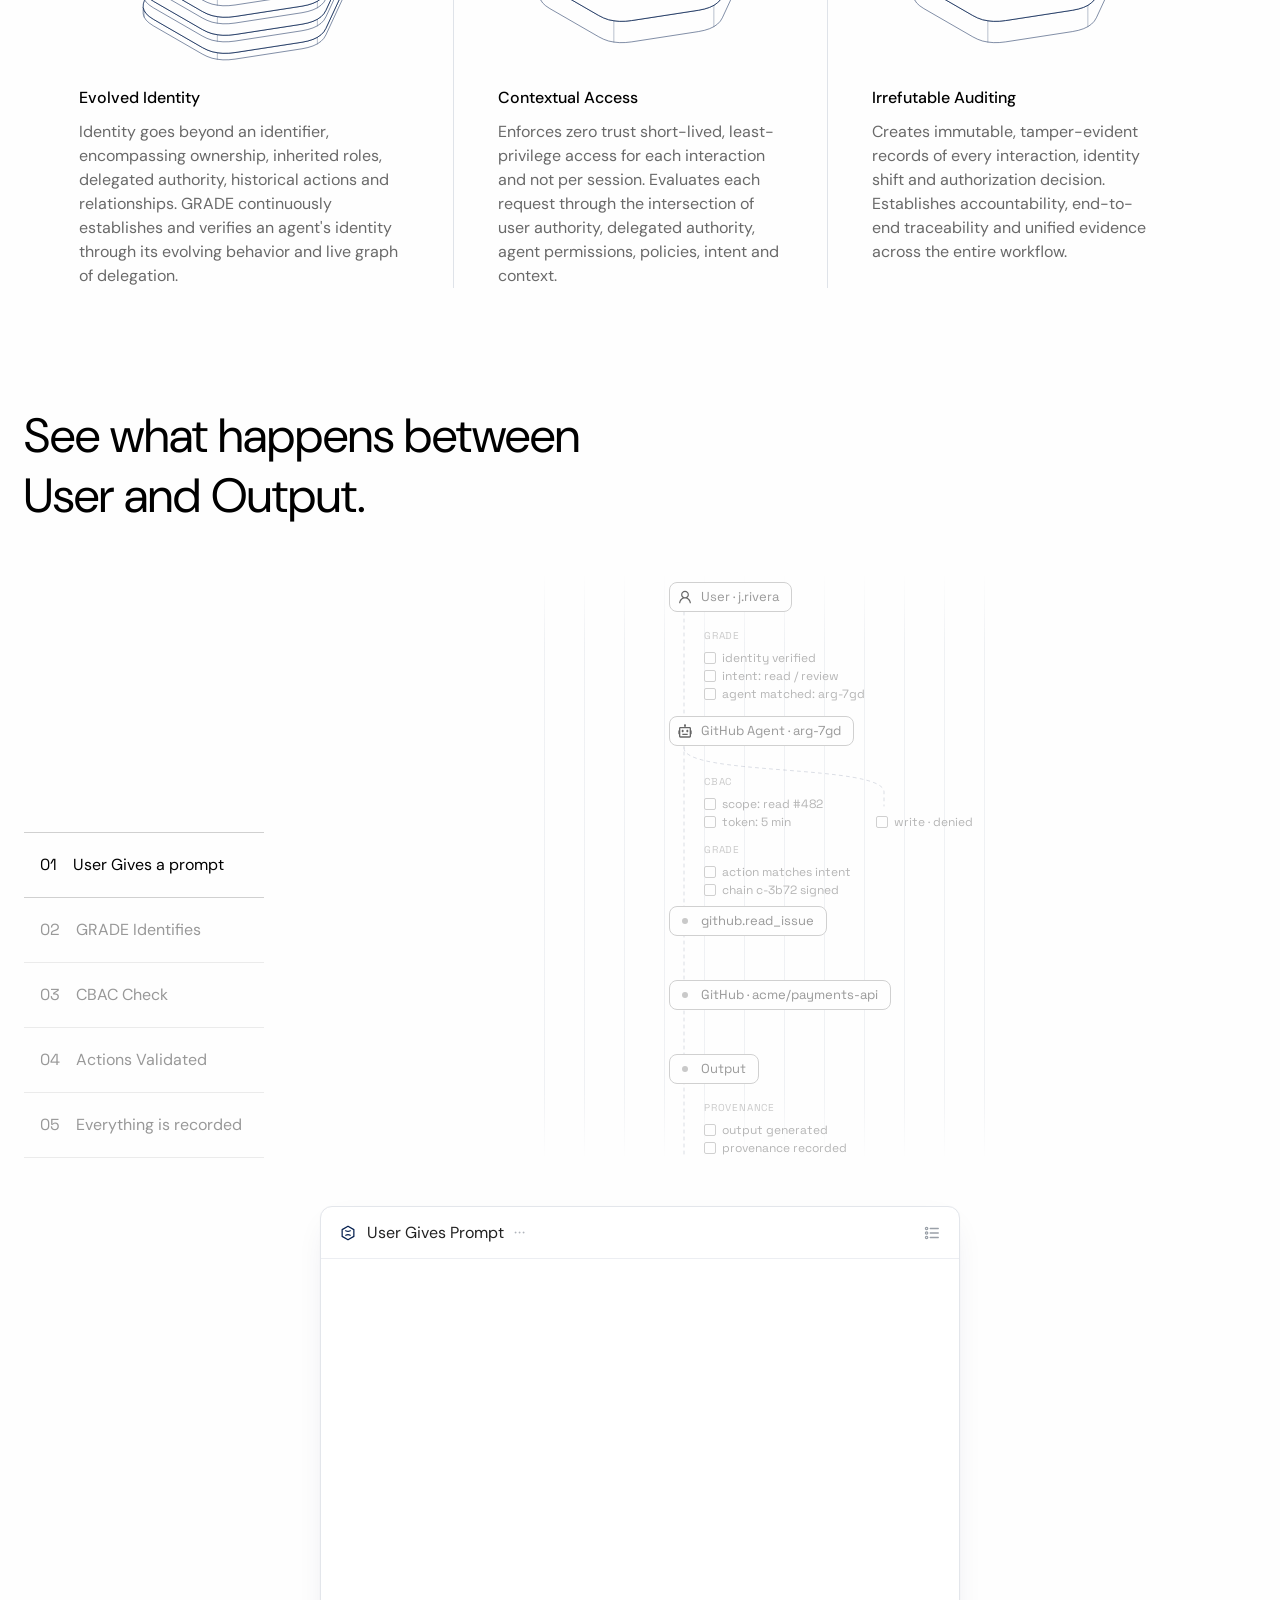
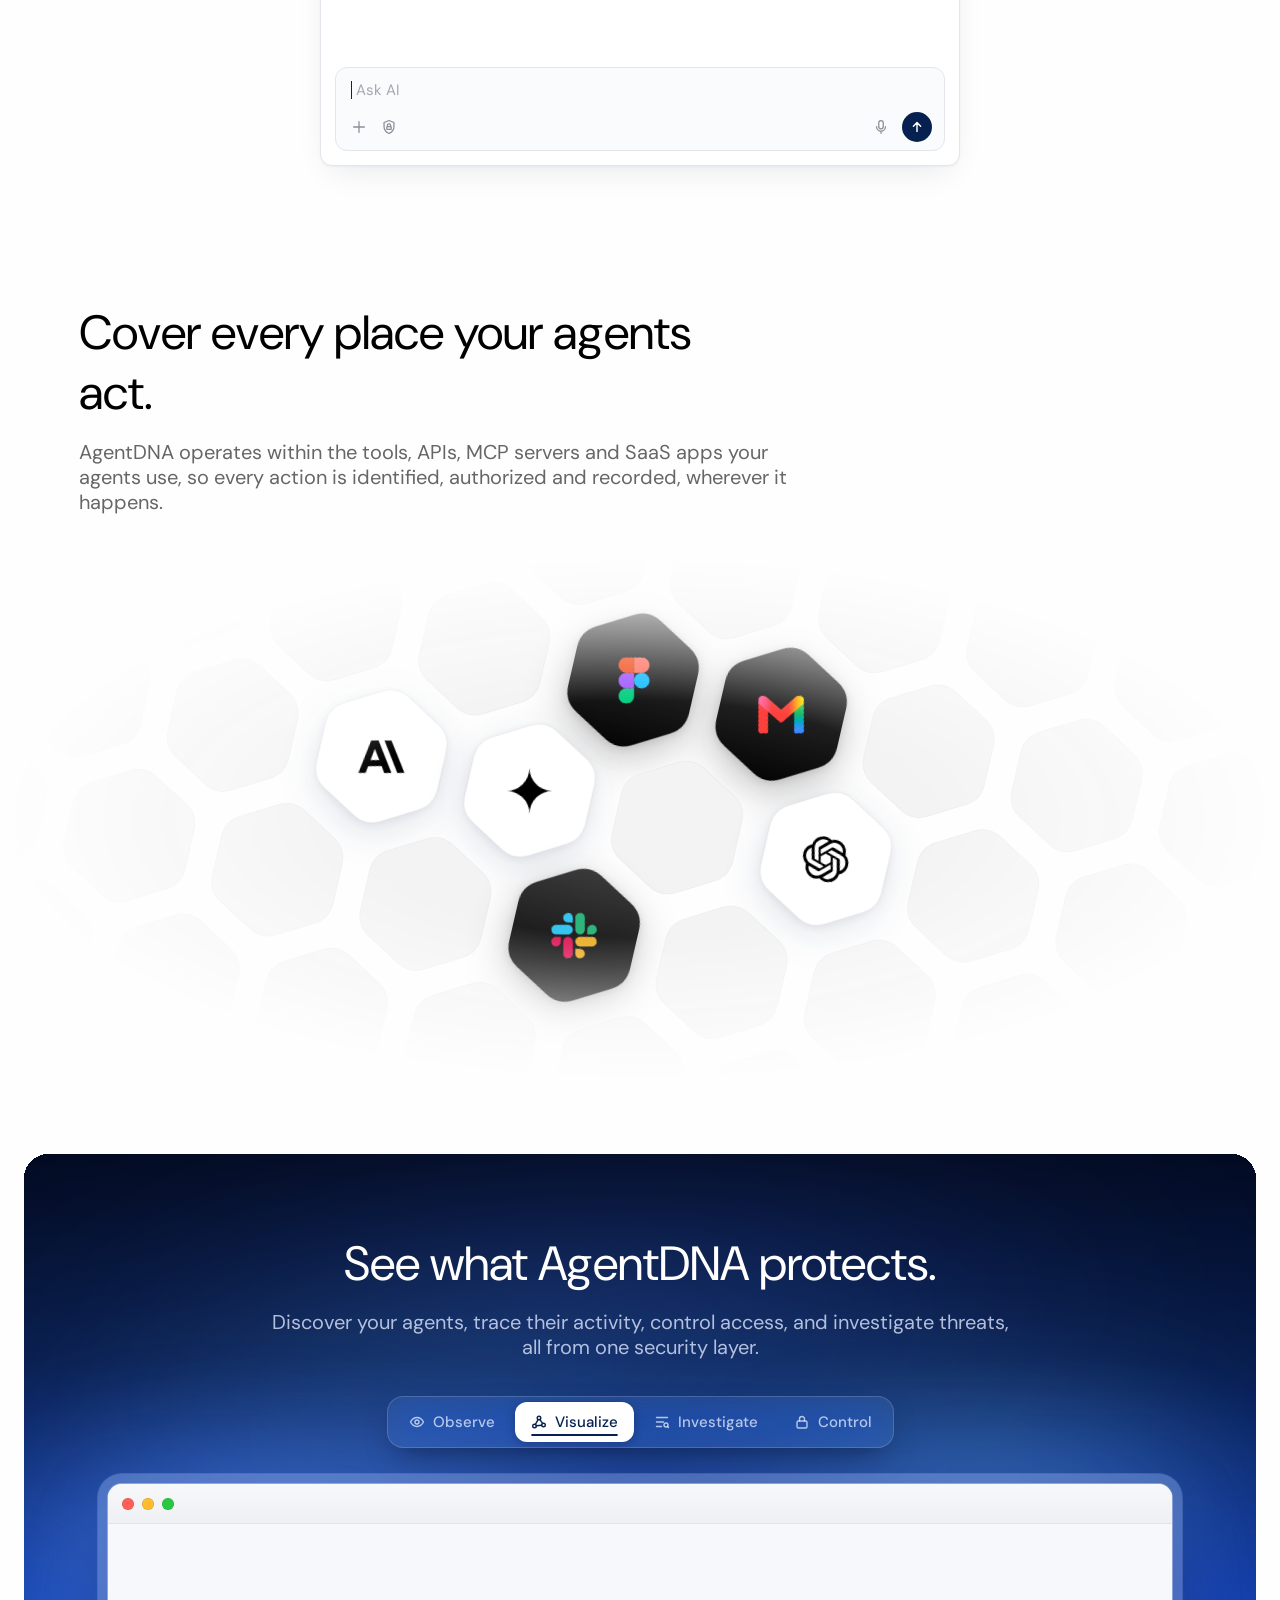
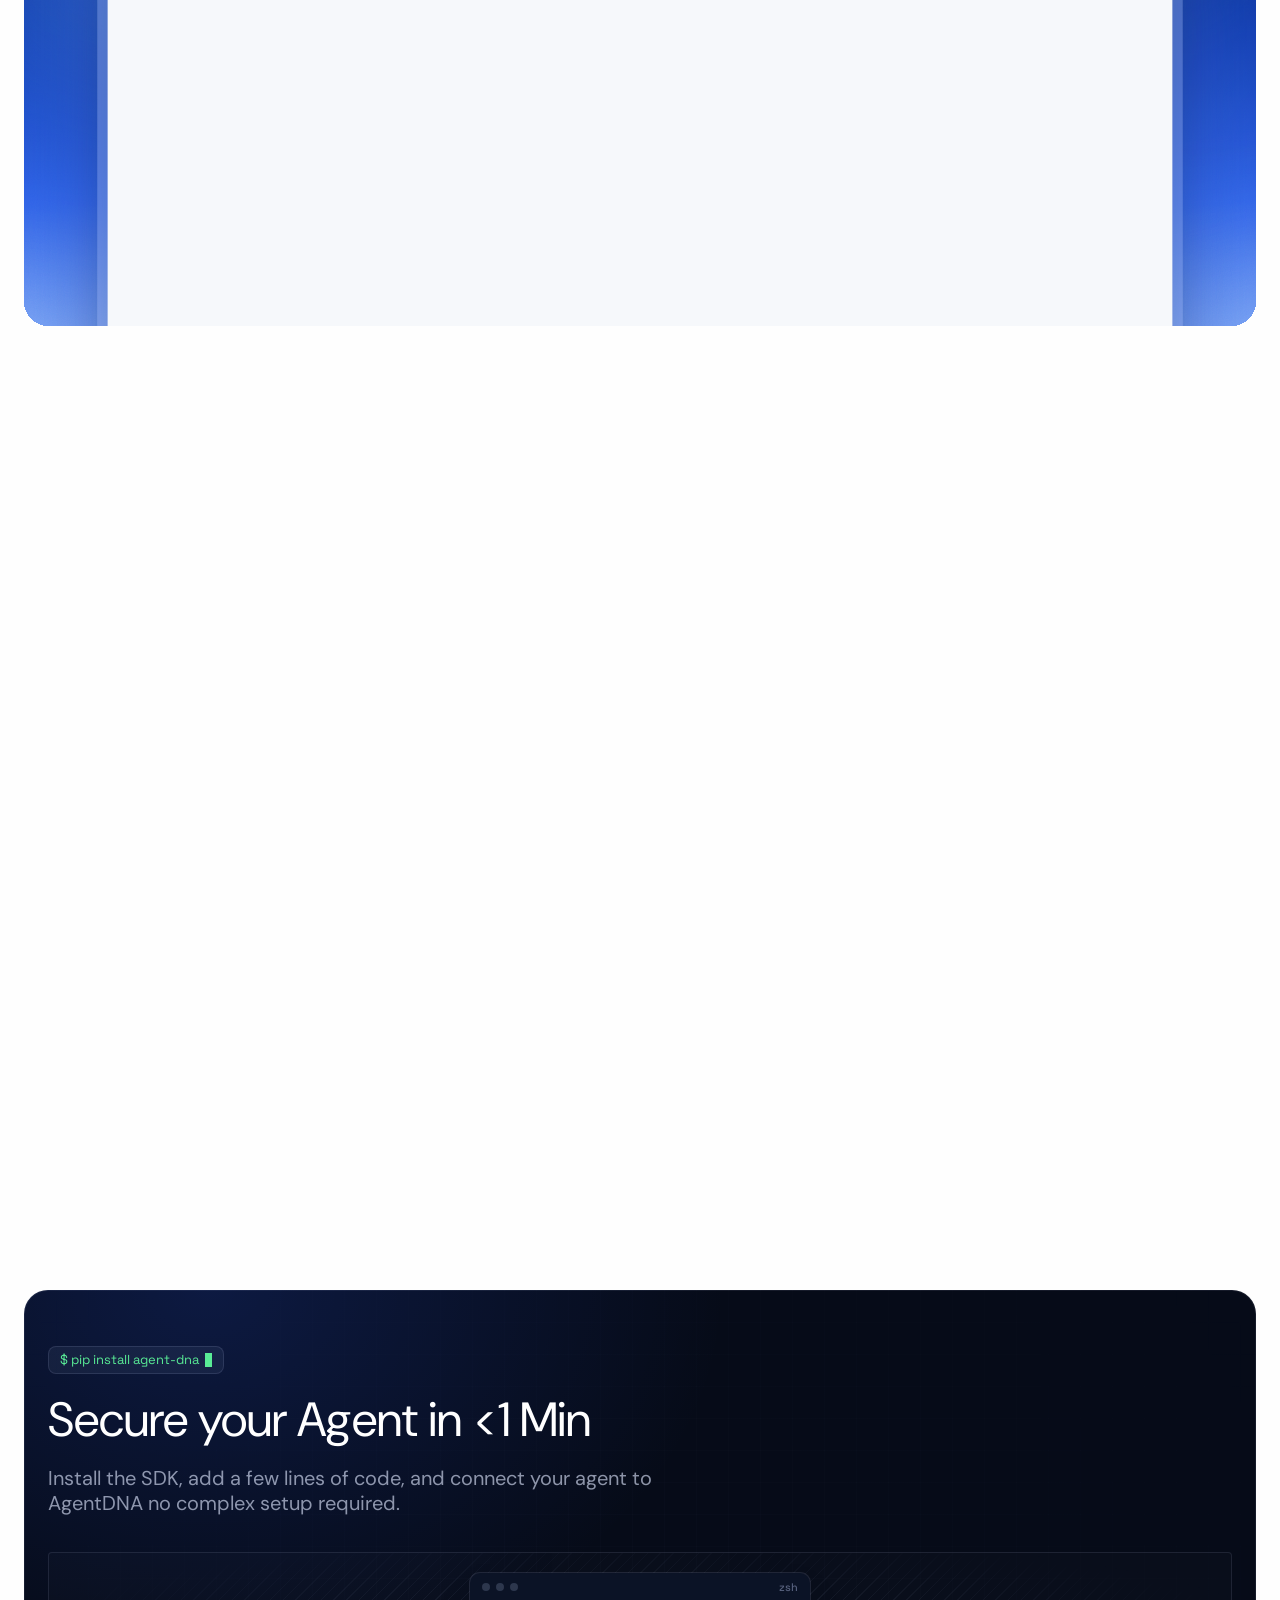
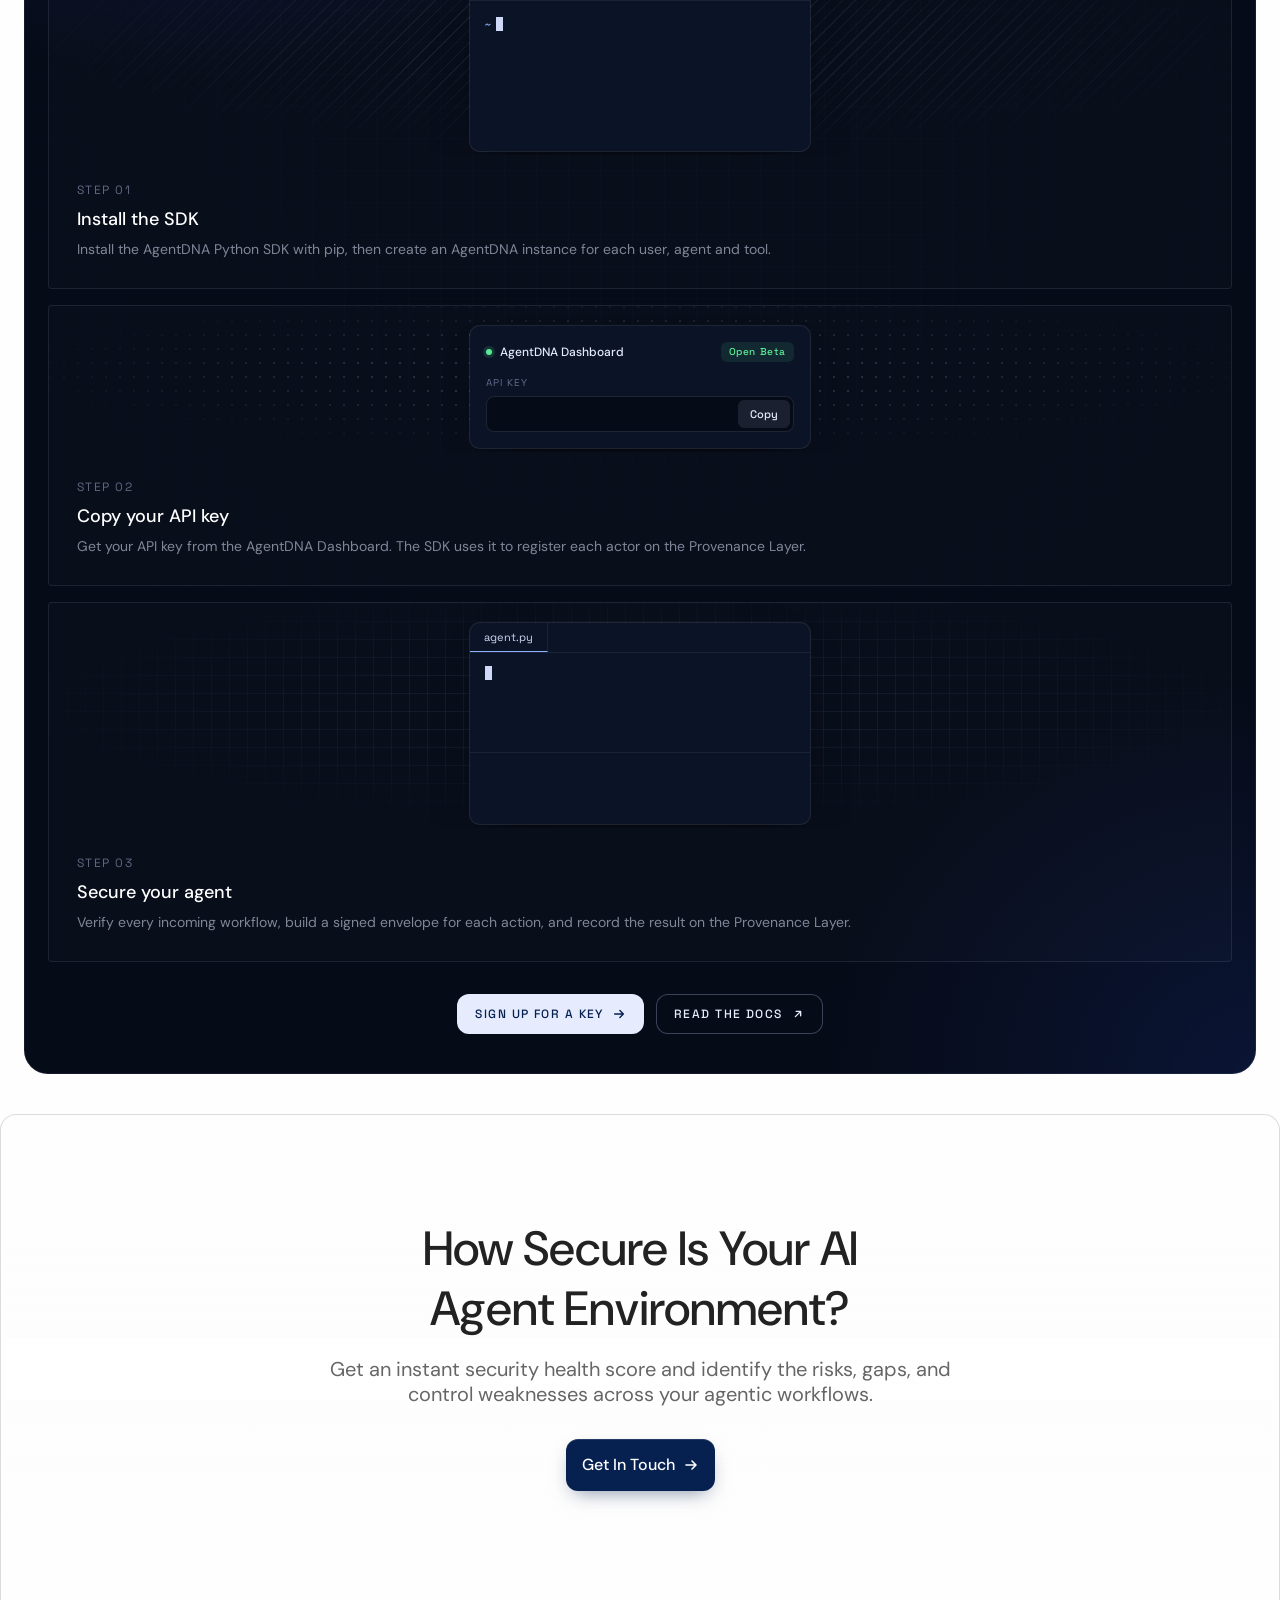
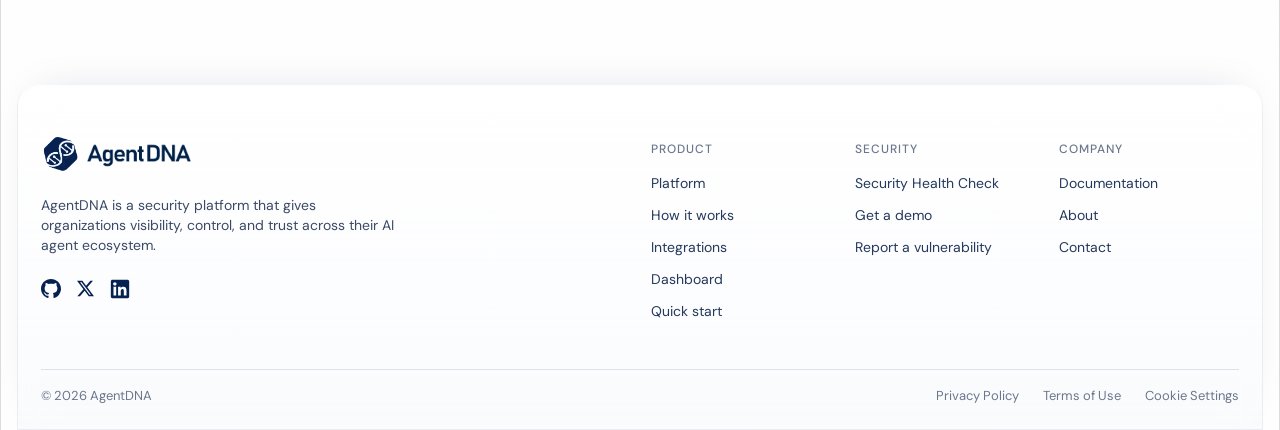
==== commit 1dea18b6: "update hero section text for clarity and impact" ====
--- a/index.html
+++ b/index.html
@@ -92,7 +92,7 @@
           </h1>
           <span class="eyebrow"><span class="eyebrow__mark"><img src="assets/logo-helix.png" alt=""></span>The security layer for AI agents</span>
           <div class="dh__aside">
-            <p class="hero__sub">See AgentDNA on your own agents, in a short walkthrough built around your workflows.</p>
+            <p class="hero__sub">Secure more with every interaction.</p>
             <div class="hero__ctas">
               <a class="btn btn--primary" href="demo.html">Get A Demo <svg viewBox="0 0 16 16" aria-hidden="true"><path d="M3 8h10M9 4l4 4-4 4"/></svg></a>
             </div>
@@ -112,7 +112,7 @@
             <p class="hero__title">Stop Unauthorized AI Actions.<br><span>Prevent Sensitive Data Exposure.</span></p>
           </div>
           <div class="hero__aside">
-            <p class="hero__sub">See AgentDNA on your own agents, in a short walkthrough built around your workflows.</p>
+            <p class="hero__sub">Secure more with every interaction</p>
             <div class="hero__ctas">
               <a class="btn btn--primary" href="demo.html">Get A Demo <svg viewBox="0 0 16 16" aria-hidden="true"><path d="M3 8h10M9 4l4 4-4 4"/></svg></a>
             </div>
--- a/styles.css
+++ b/styles.css
@@ -65,7 +65,6 @@
 .nav__links { display: flex; gap: 40px; padding: 8px; margin-left: 72px; font-size: 15px; color: #3a4a66; }
 .nav__links a { position: relative; transition: color .2s; }
 .nav__links a[aria-current="true"] { color: var(--navy); }
-.nav__links a[aria-current="true"]::after { content: ""; position: absolute; left: 0; right: 0; bottom: -6px; height: 2px; border-radius: 2px; background: var(--navy); }
 /* in-page links land below the sticky nav */
 section[id], #health-check { scroll-margin-top: 80px; }
 .nav__links a:hover { color: var(--navy); }
@@ -731,7 +730,6 @@
   .nav.is-open .nav__links { visibility: visible; opacity: 1; transform: none; transition: opacity .2s, transform .2s; }
   .nav__links a { padding: 14px 8px; border-bottom: 1px solid rgba(6,33,80,.06); }
   .nav__links a:last-child { border-bottom: 0; }
-  .nav__links a[aria-current="true"]::after { display: none; }
   .nav__inner { position: relative; padding: 0 24px; }
   .layer { height: auto; padding-bottom: 16px; }
   .layers { padding: 72px 24px 80px; }
@@ -870,7 +868,6 @@
 html.forced-dark .nav { background: rgba(10,18,34,0.86); border-bottom: 1px solid rgba(175,195,255,0.1); }
 html.forced-dark .nav__links { color: #c3cfe2; }
 html.forced-dark .nav__links a[aria-current="true"] { color: #e1edff; }
-html.forced-dark .nav__links a[aria-current="true"]::after { background: #3b6cf0; }
 html.forced-dark .nav__links a:hover { color: #e1edff; }
 html.forced-dark .nav.is-hero .nav__cta { background: #060e1d; color: #e9eef6; box-shadow: inset 0 0 0 1px rgba(175,195,255,0.225); }
 html.forced-dark .nav.is-hero .nav__cta:hover { background: #060e1d; color: #e1edff; box-shadow: inset 0 0 0 1px #3e4d69; }
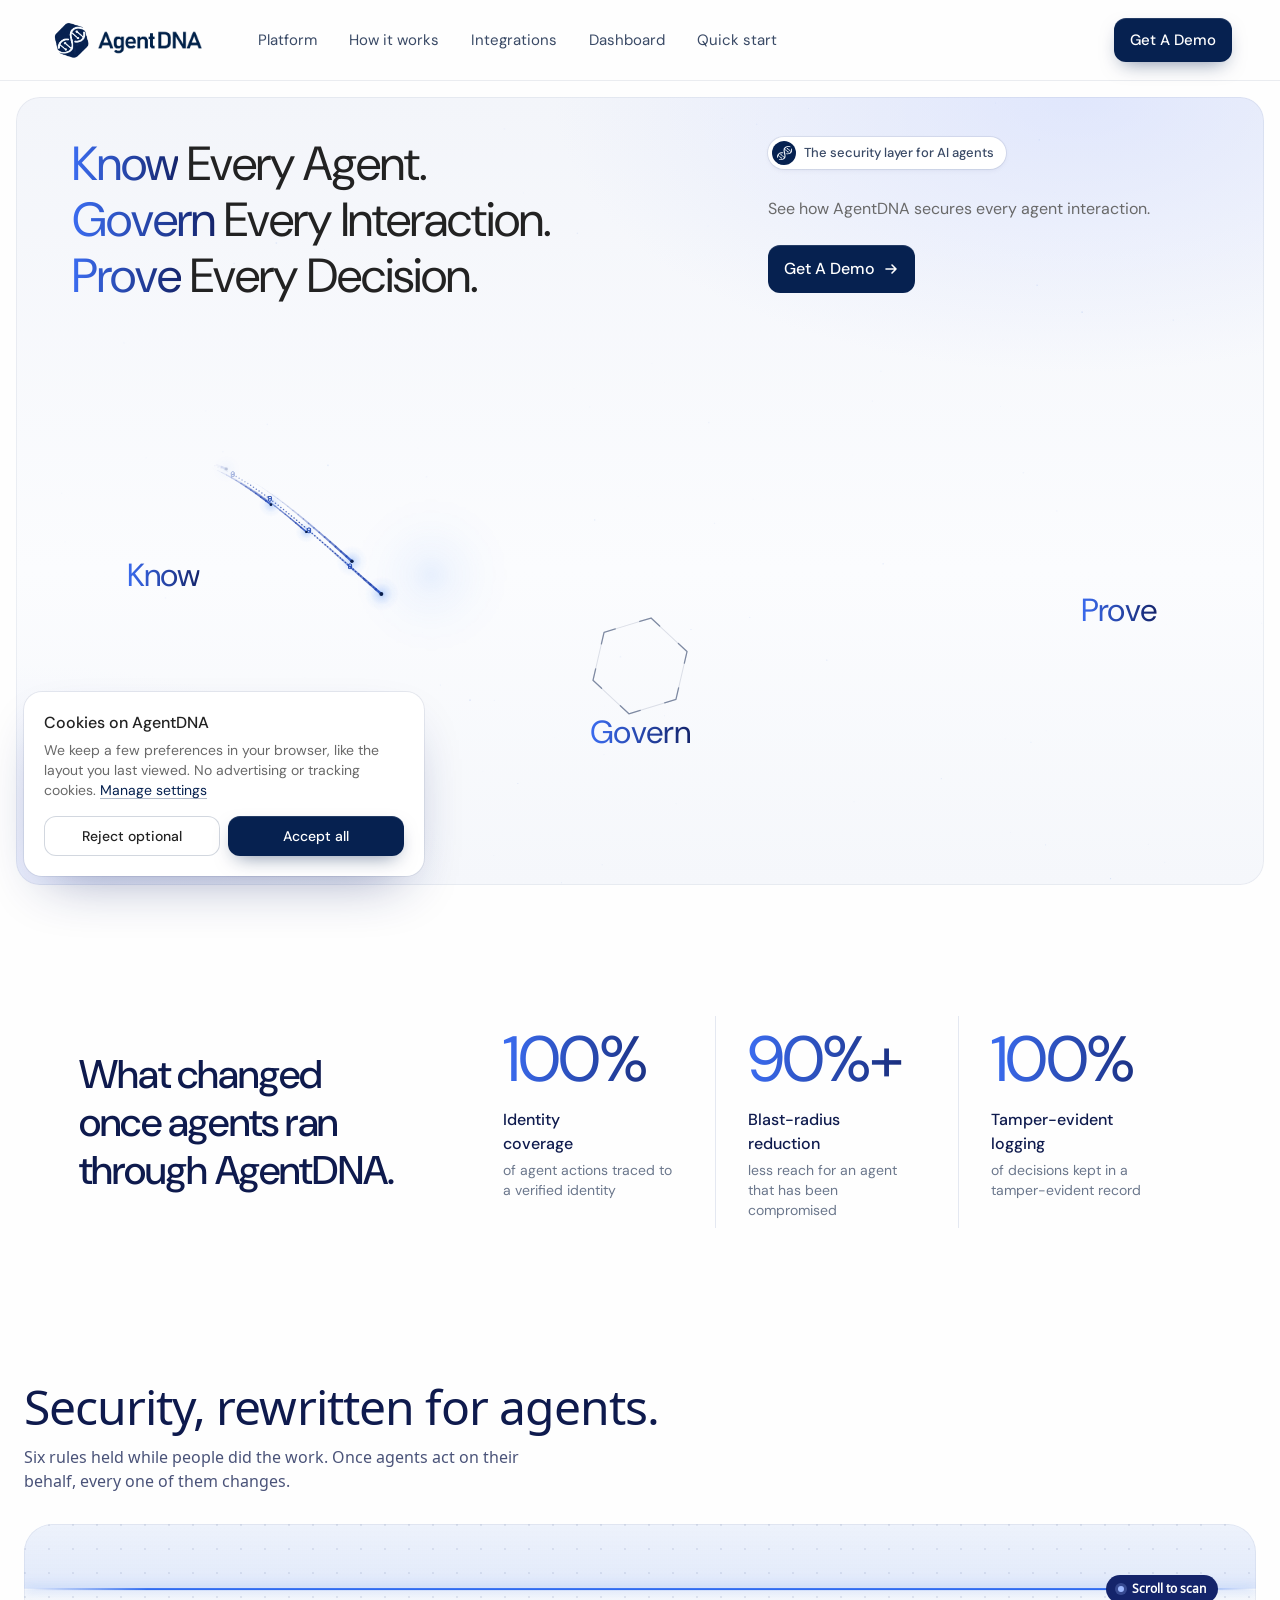
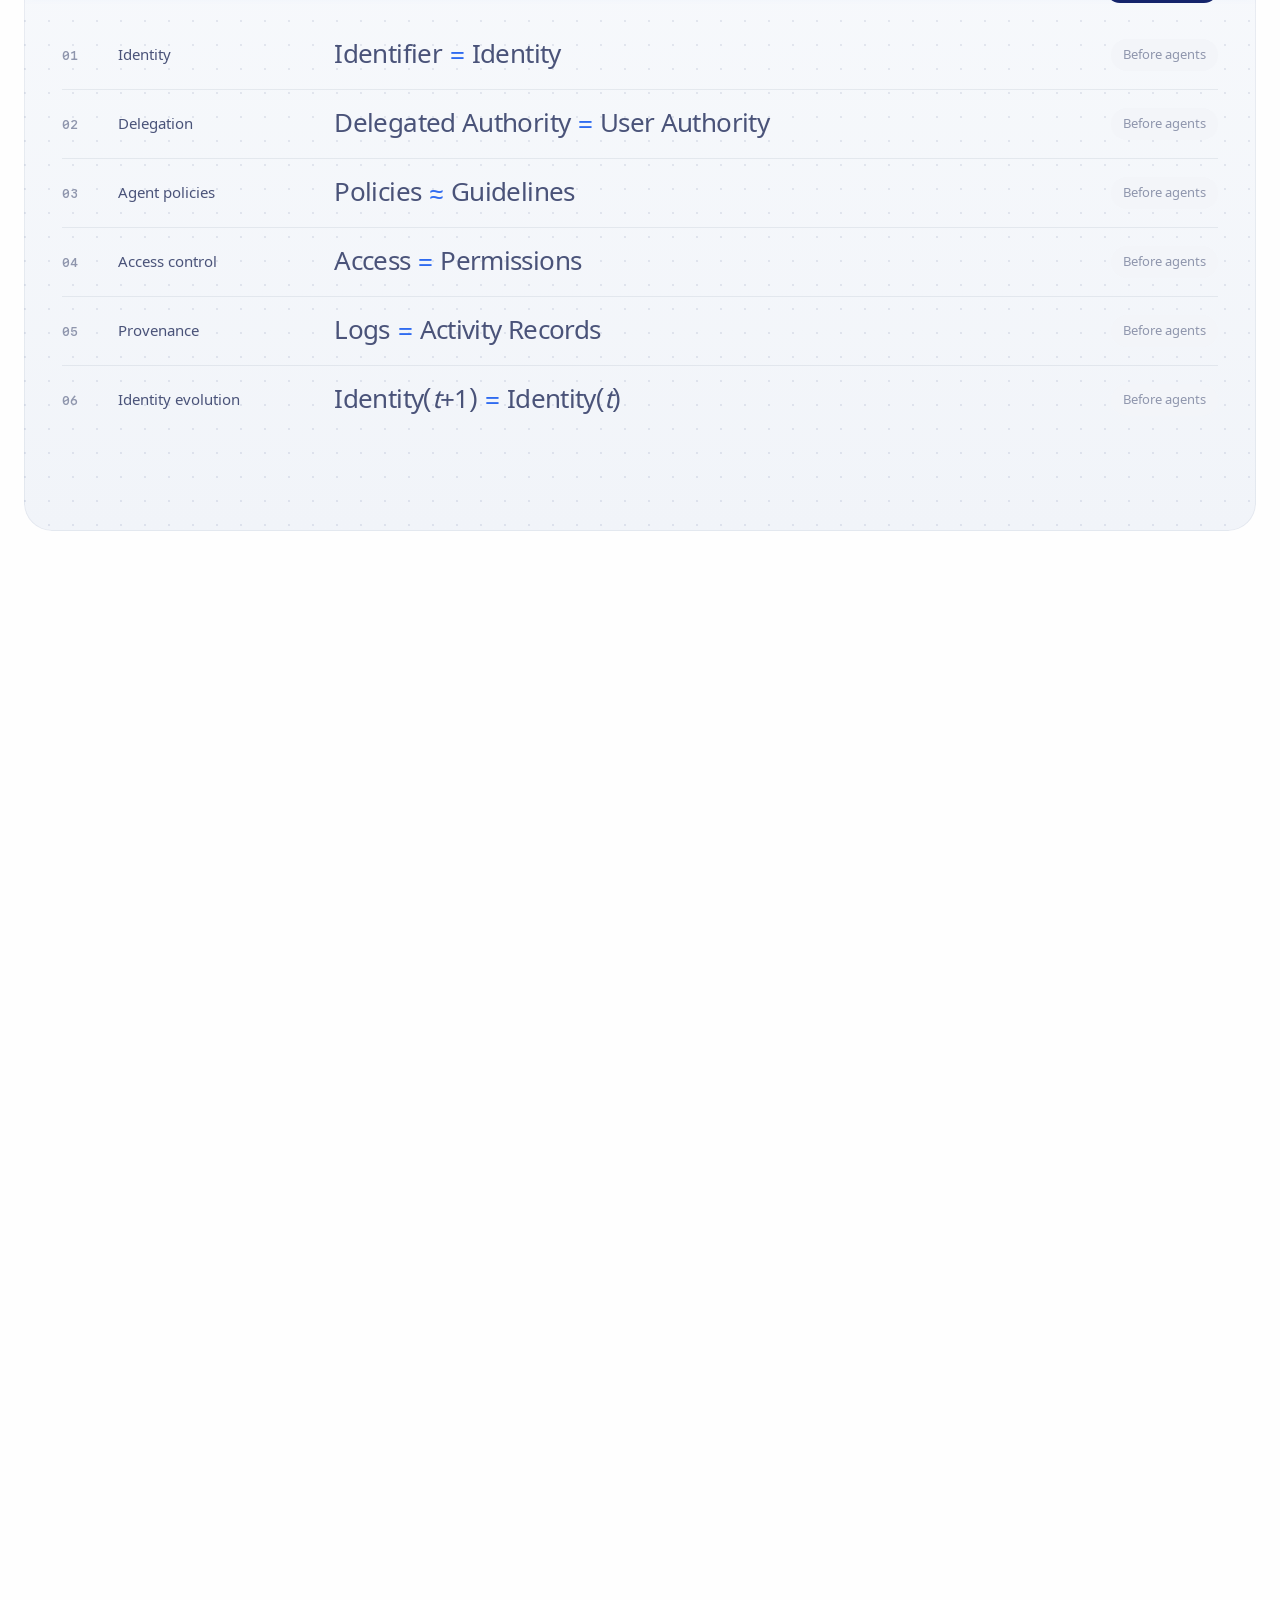
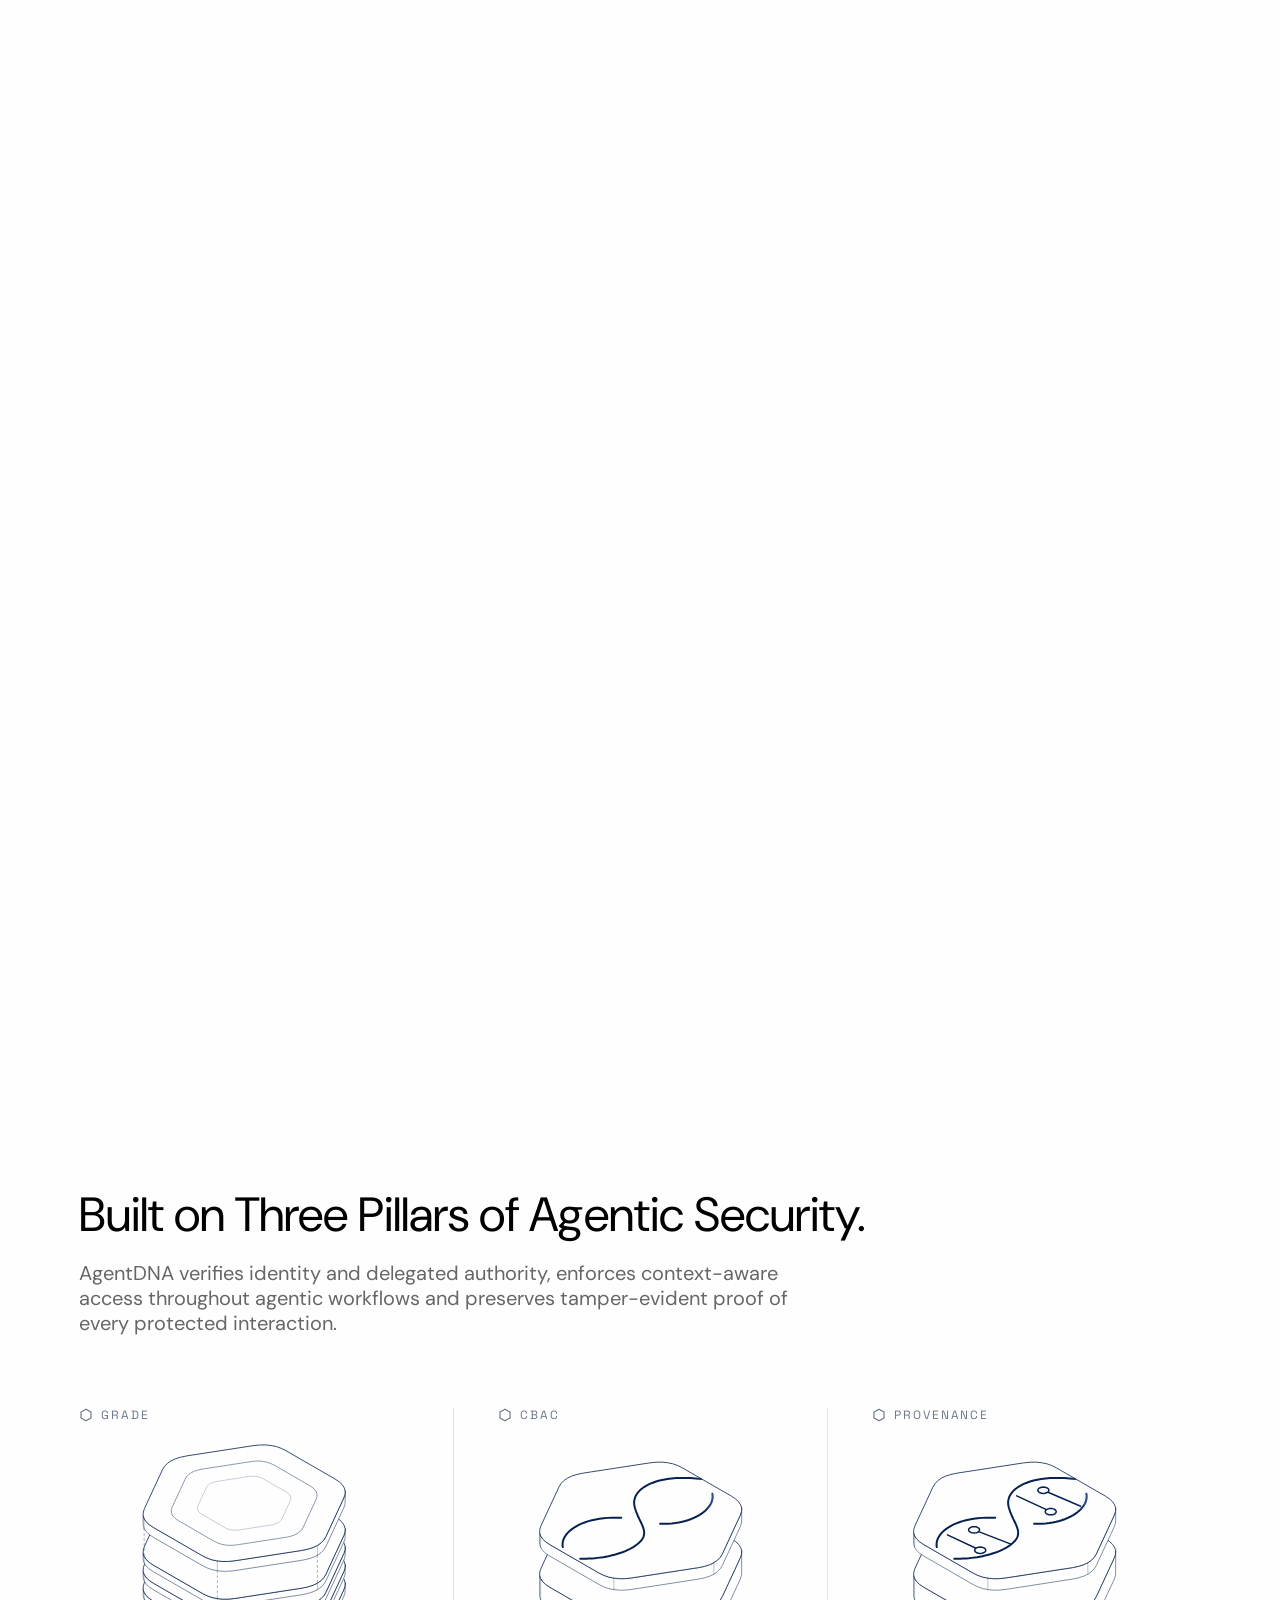
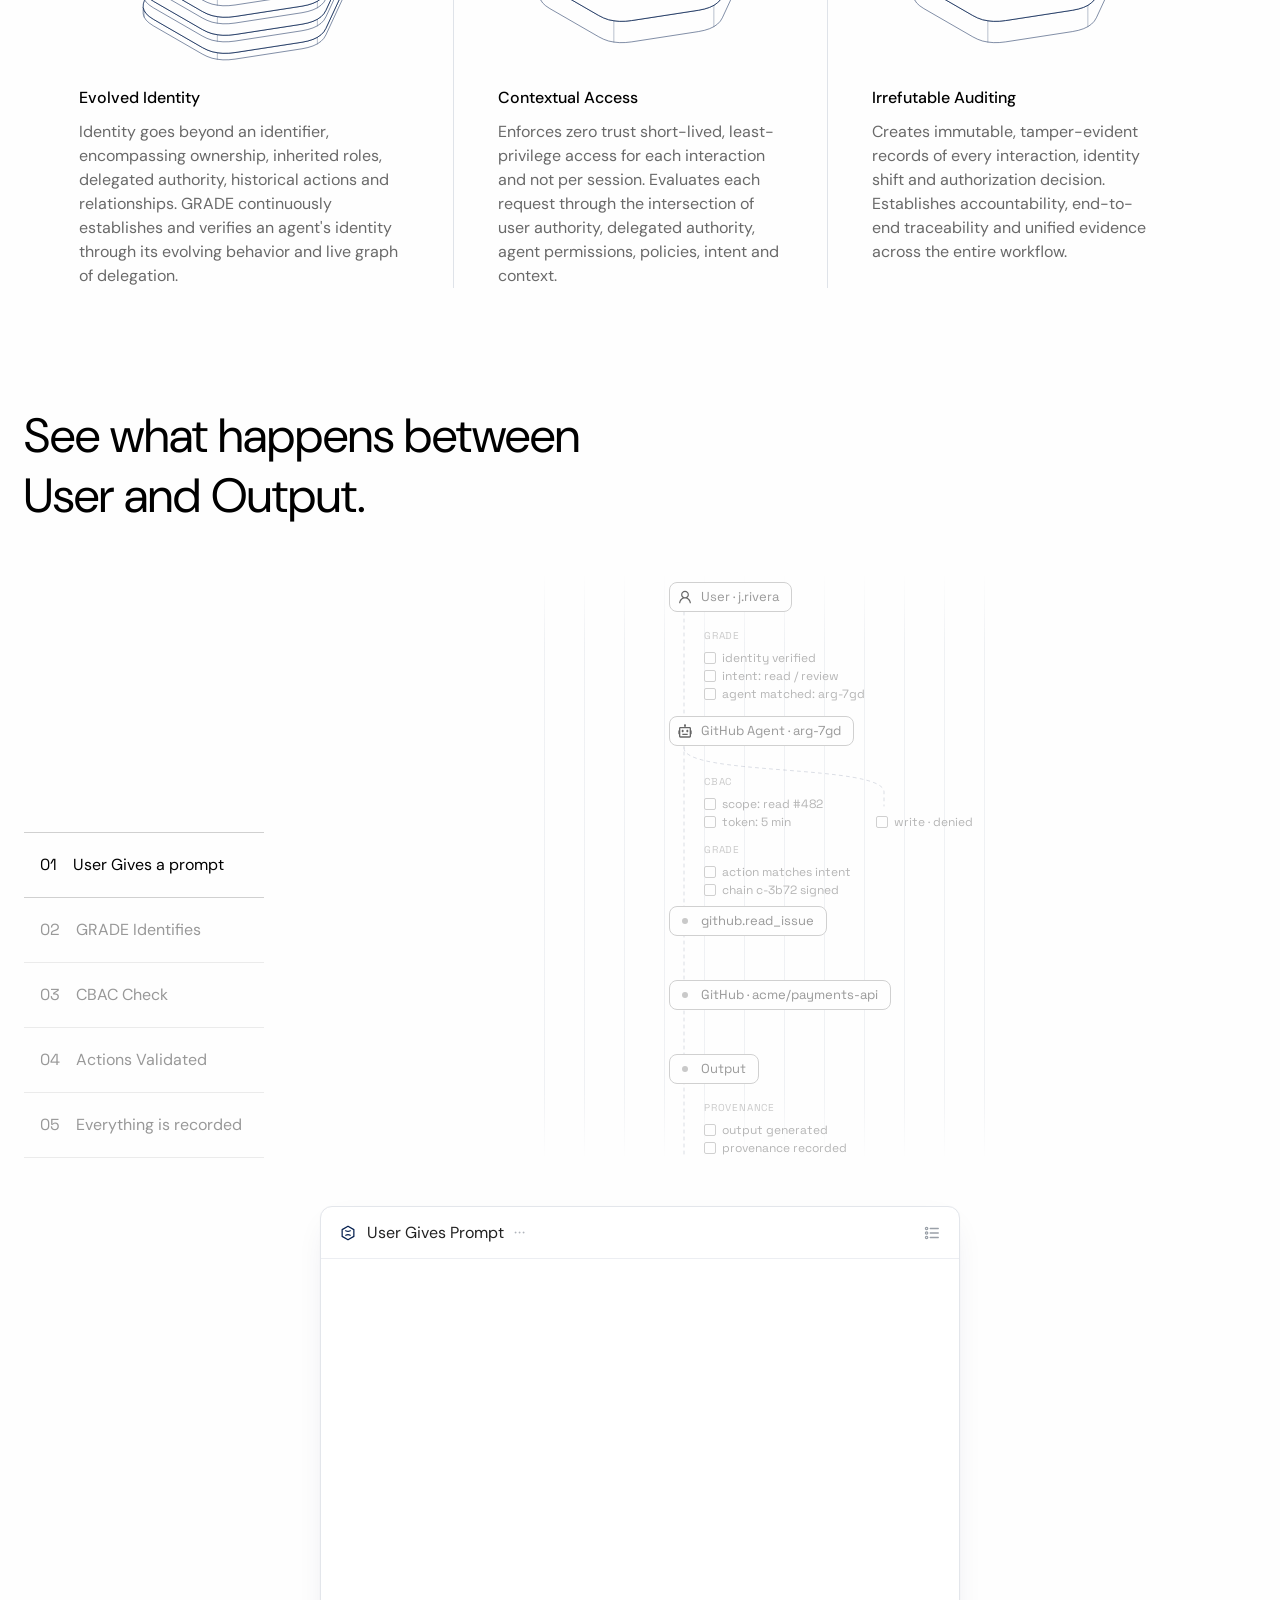
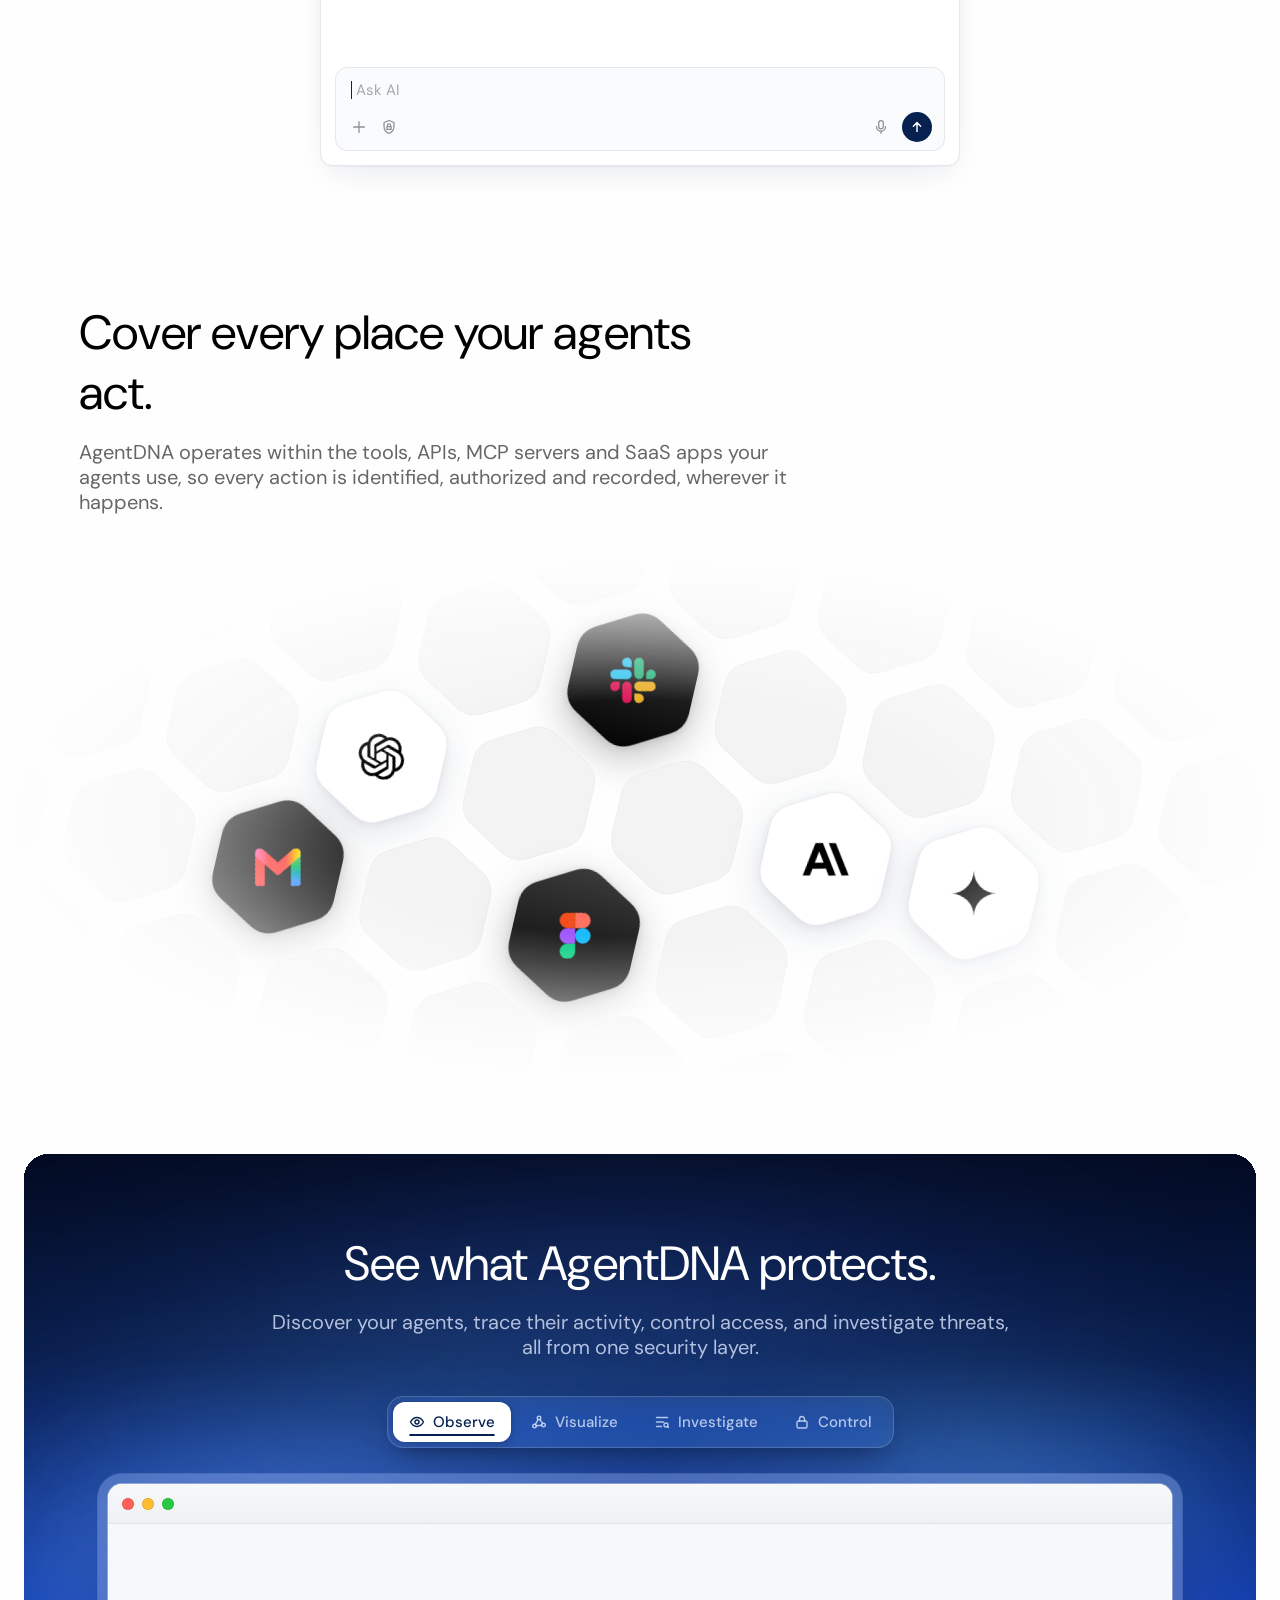
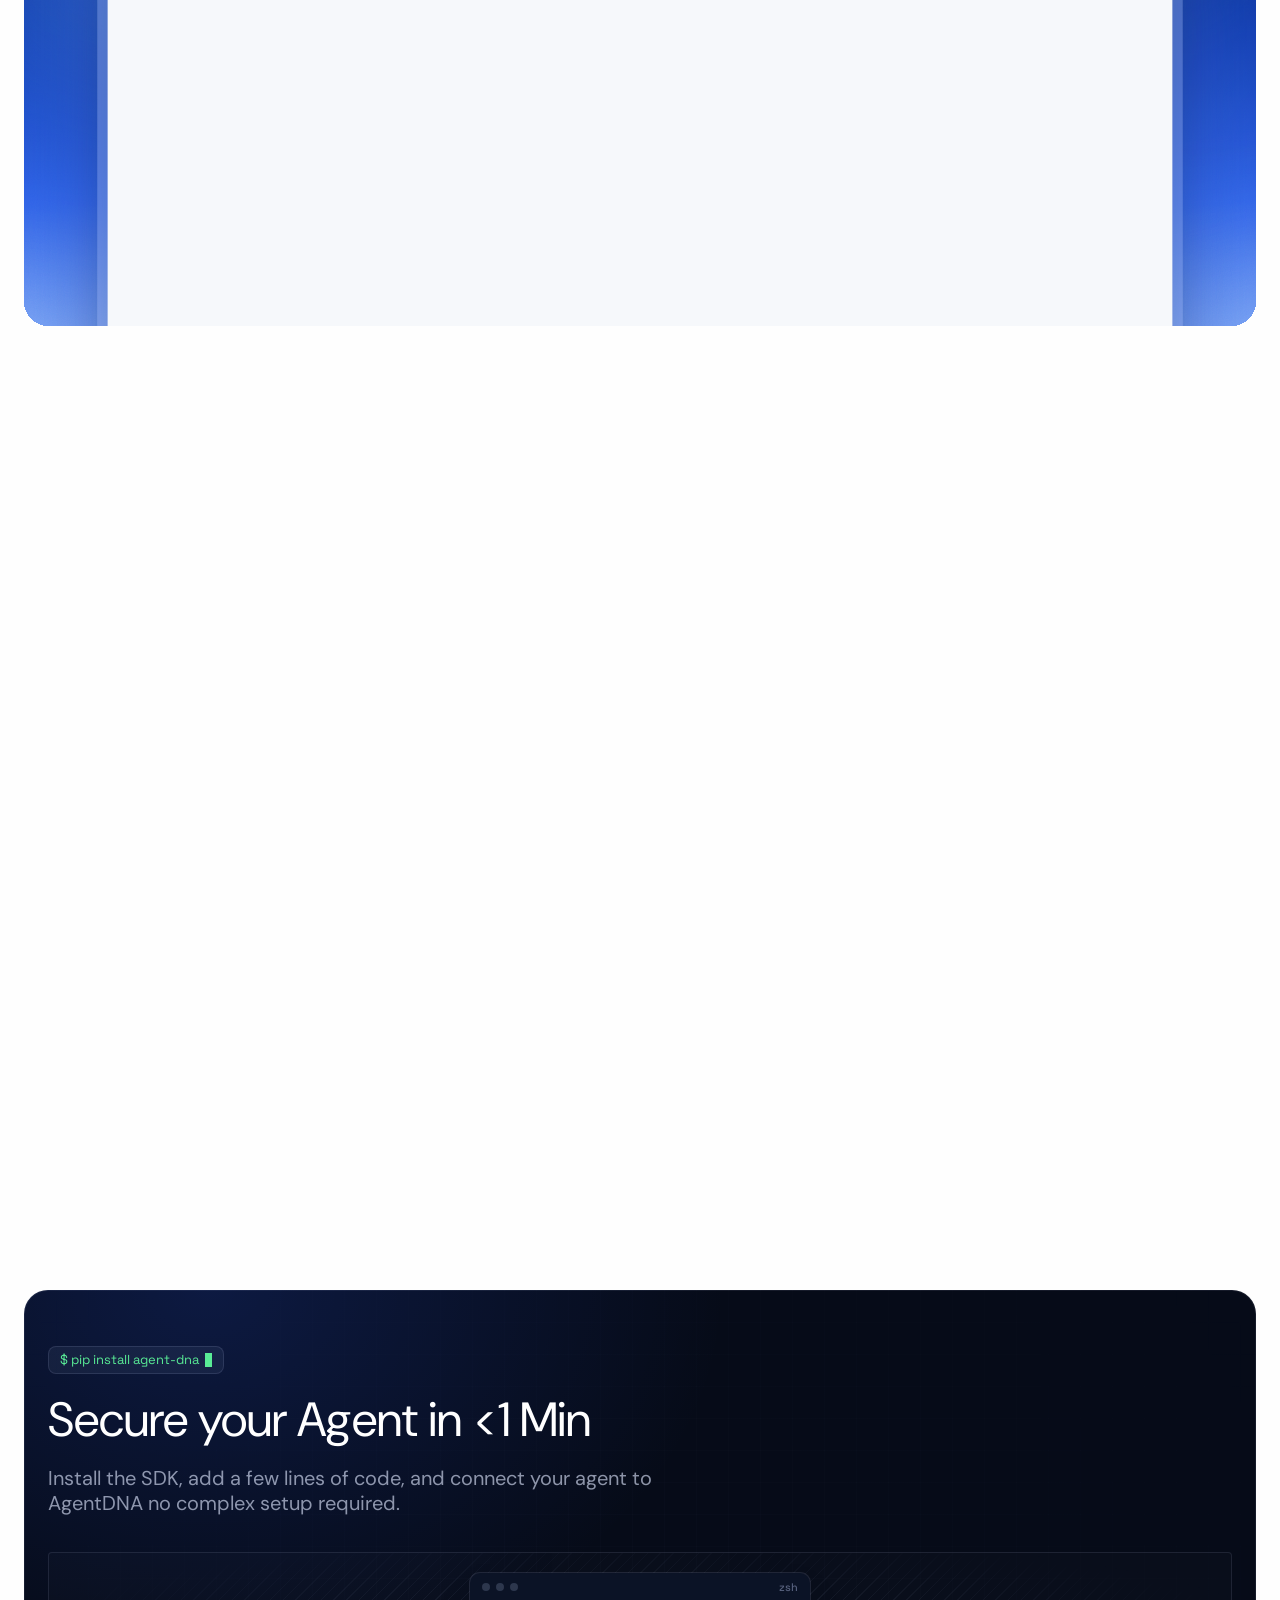
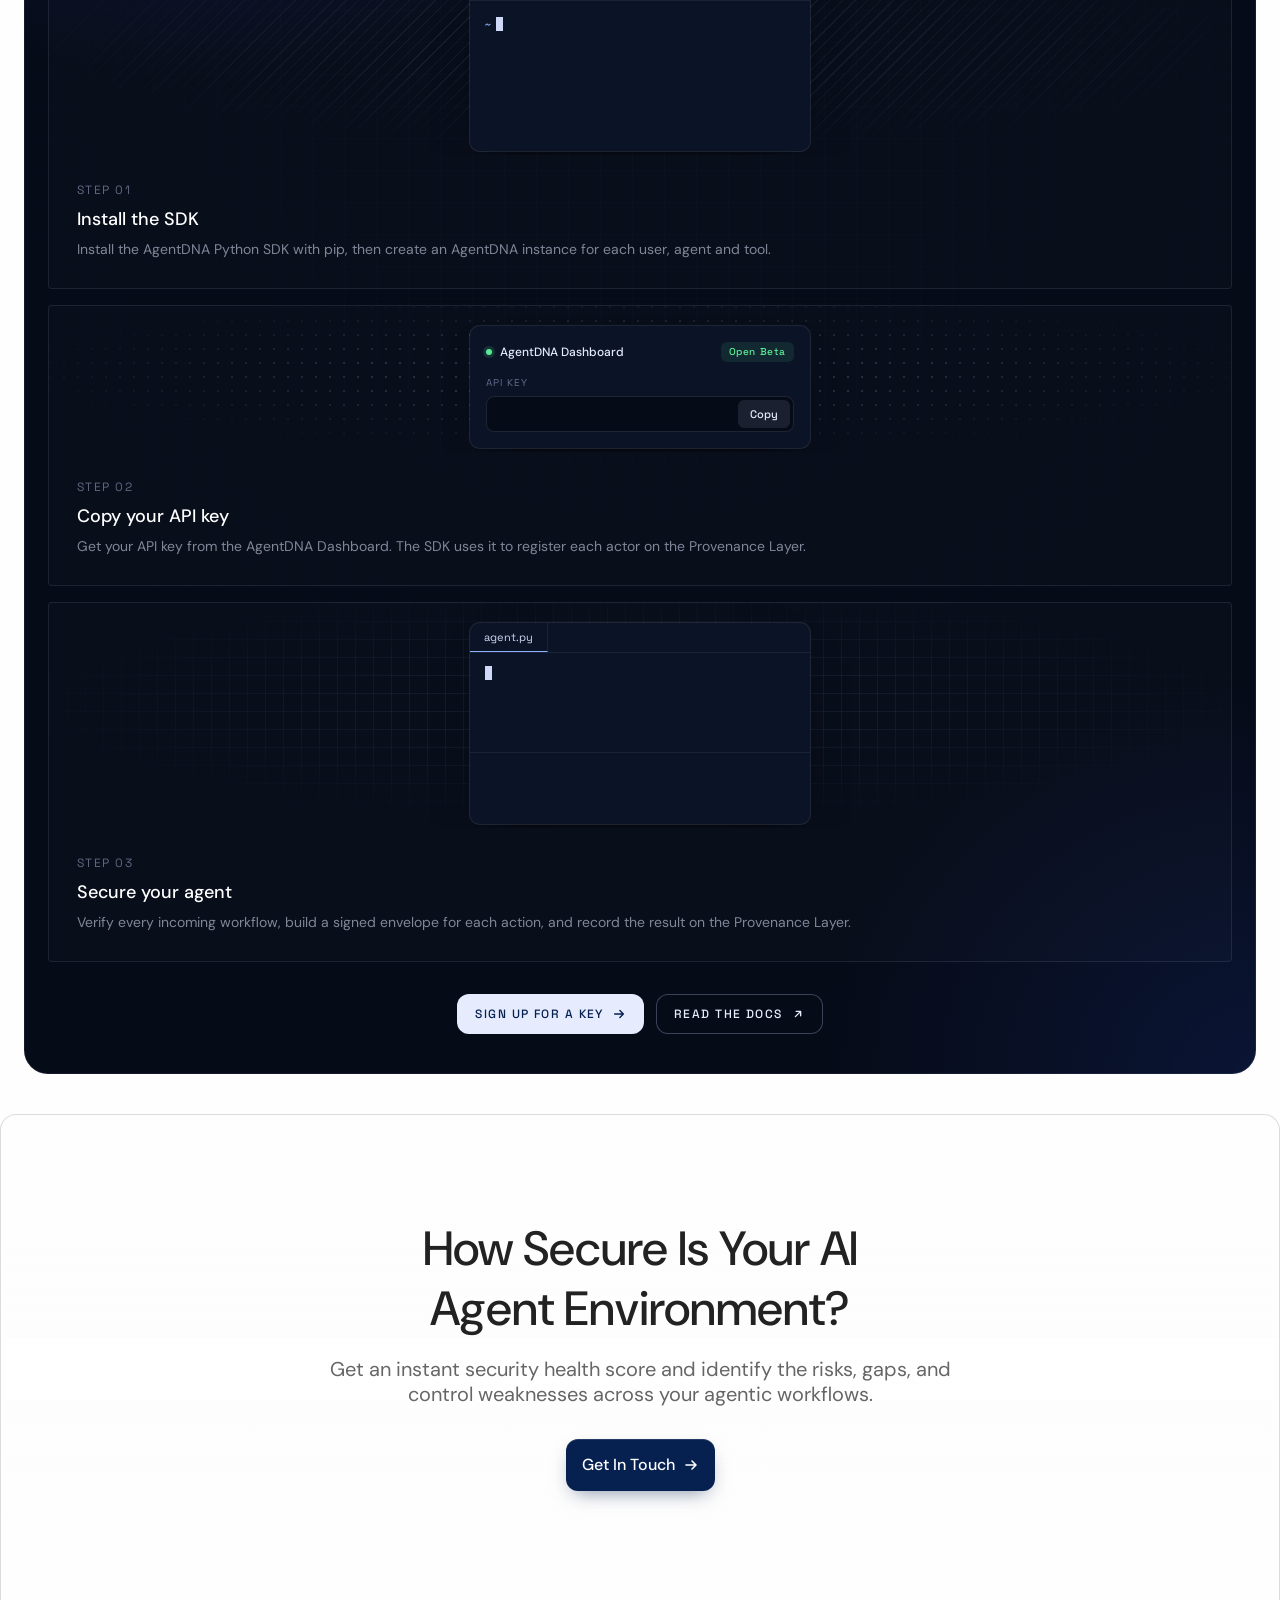
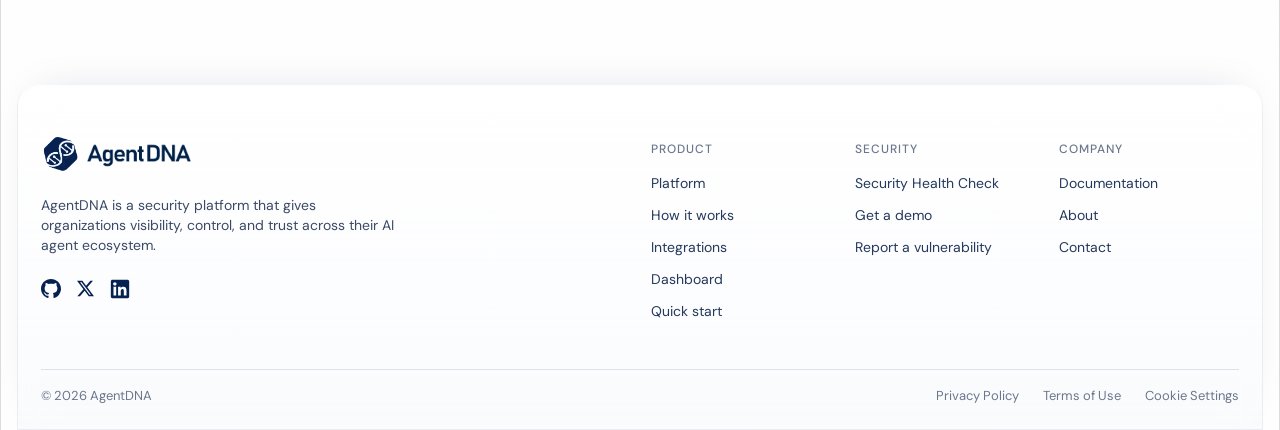
==== commit ea026f1a: "update hero section text for clarity and engagement" ====
--- a/index.html
+++ b/index.html
@@ -92,7 +92,7 @@
           </h1>
           <span class="eyebrow"><span class="eyebrow__mark"><img src="assets/logo-helix.png" alt=""></span>The security layer for AI agents</span>
           <div class="dh__aside">
-            <p class="hero__sub">Secure more with every interaction.</p>
+            <p class="hero__sub">See how AgentDNA secures every agent interaction.</p>
             <div class="hero__ctas">
               <a class="btn btn--primary" href="demo.html">Get A Demo <svg viewBox="0 0 16 16" aria-hidden="true"><path d="M3 8h10M9 4l4 4-4 4"/></svg></a>
             </div>
@@ -112,7 +112,7 @@
             <p class="hero__title">Stop Unauthorized AI Actions.<br><span>Prevent Sensitive Data Exposure.</span></p>
           </div>
           <div class="hero__aside">
-            <p class="hero__sub">Secure more with every interaction</p>
+            <p class="hero__sub">See how AgentDNA secures every agent interaction.</p>
             <div class="hero__ctas">
               <a class="btn btn--primary" href="demo.html">Get A Demo <svg viewBox="0 0 16 16" aria-hidden="true"><path d="M3 8h10M9 4l4 4-4 4"/></svg></a>
             </div>
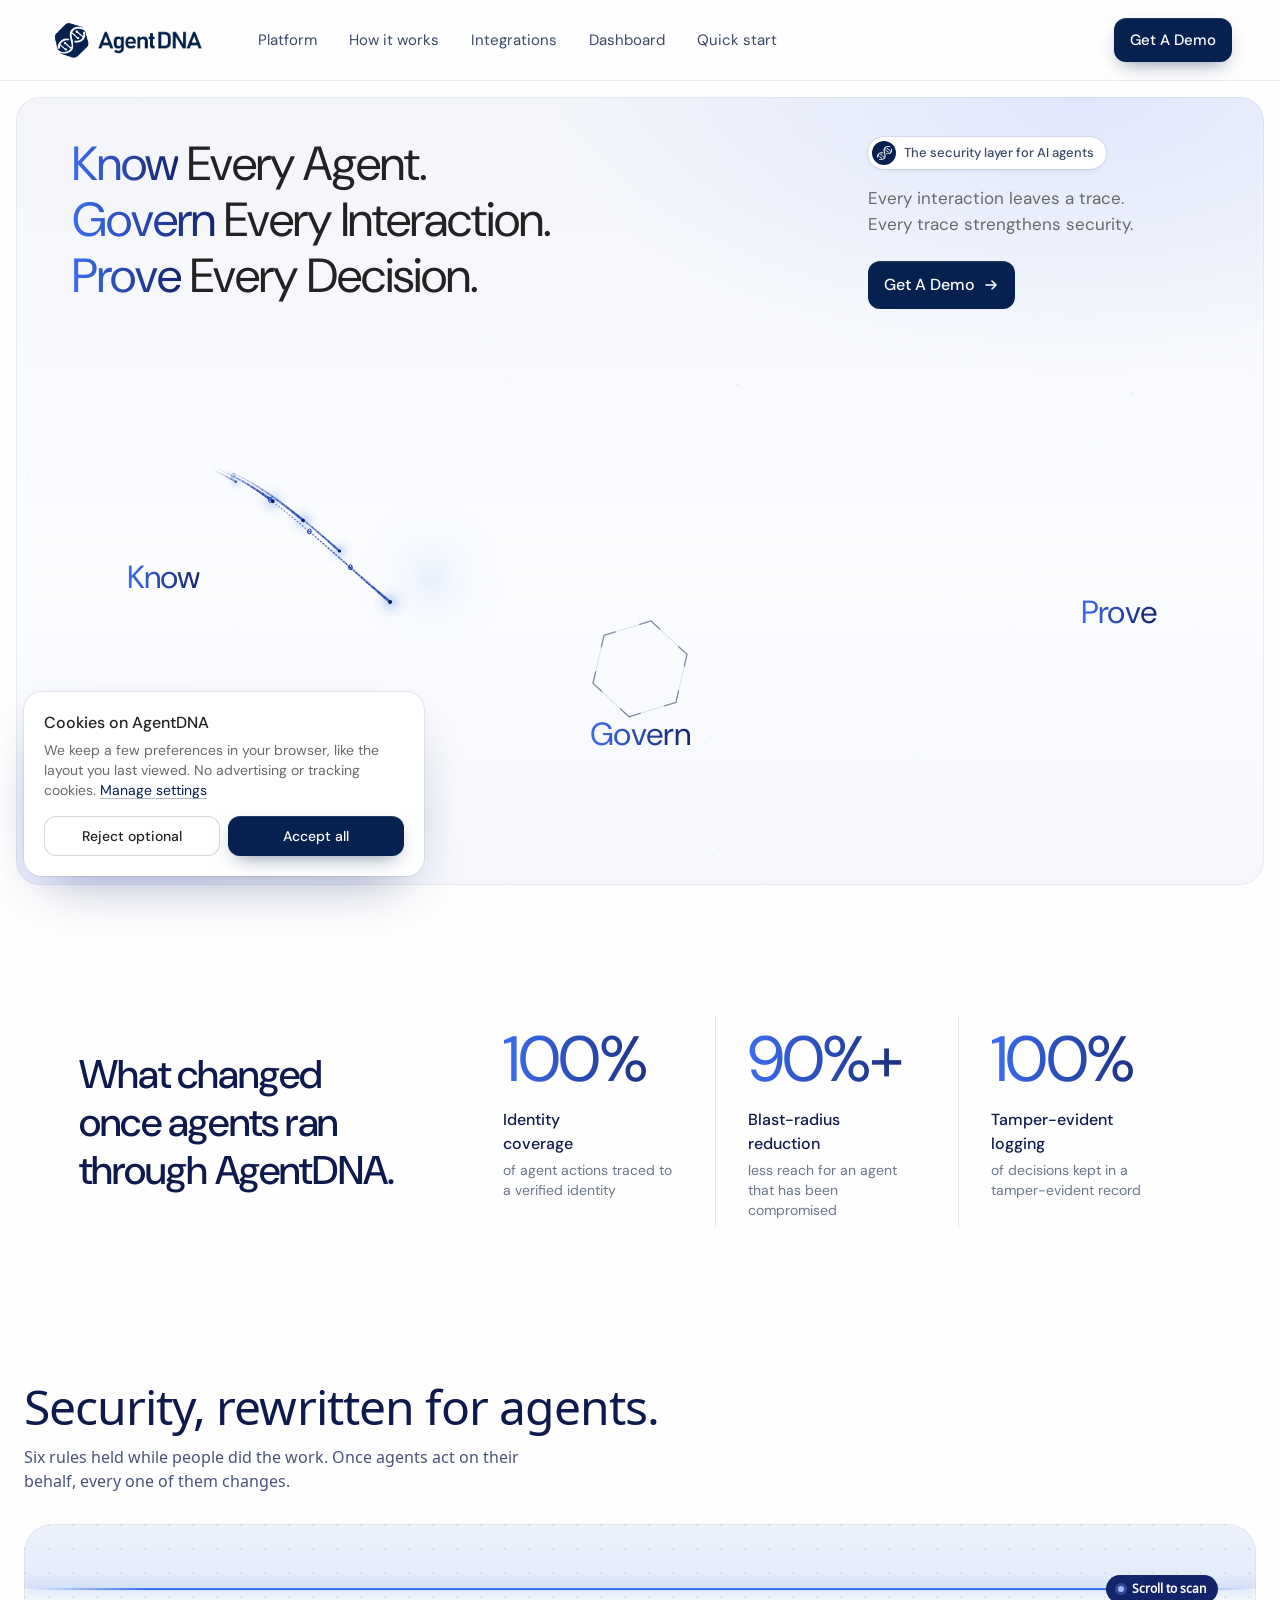
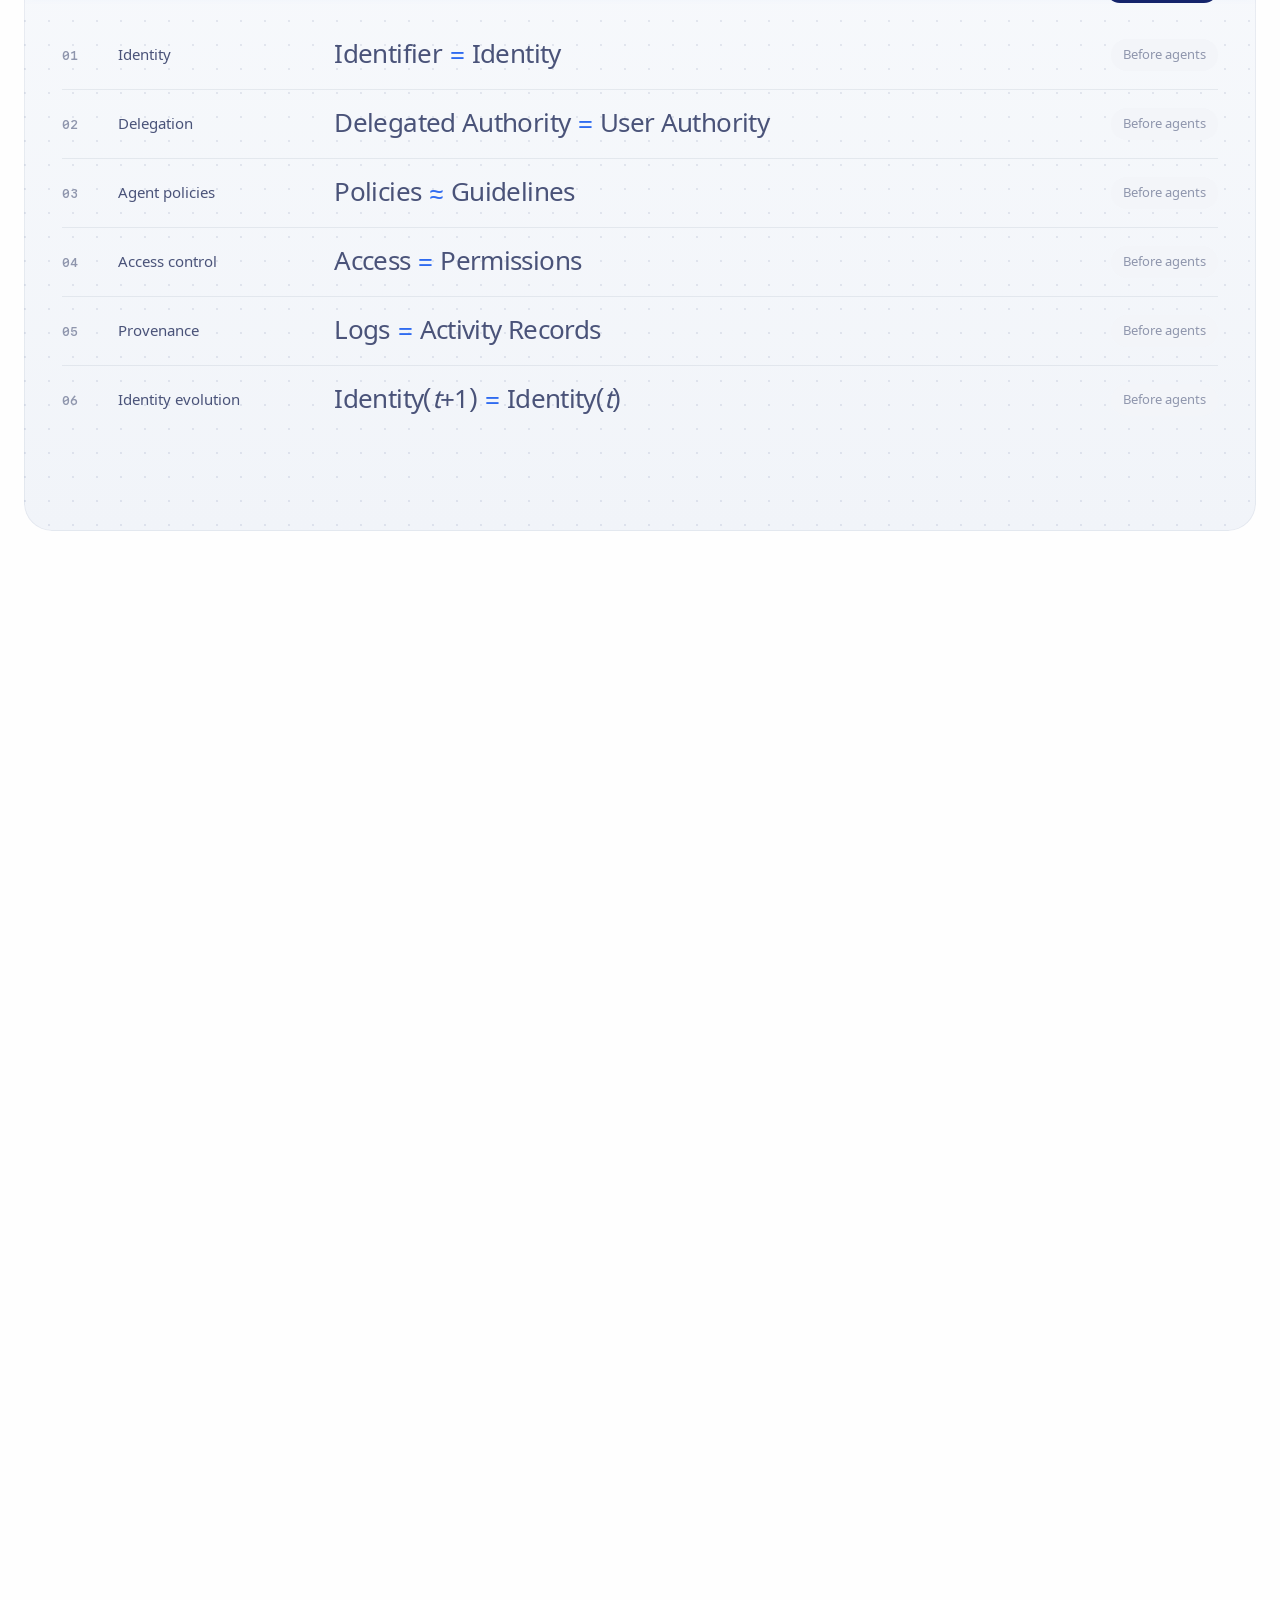
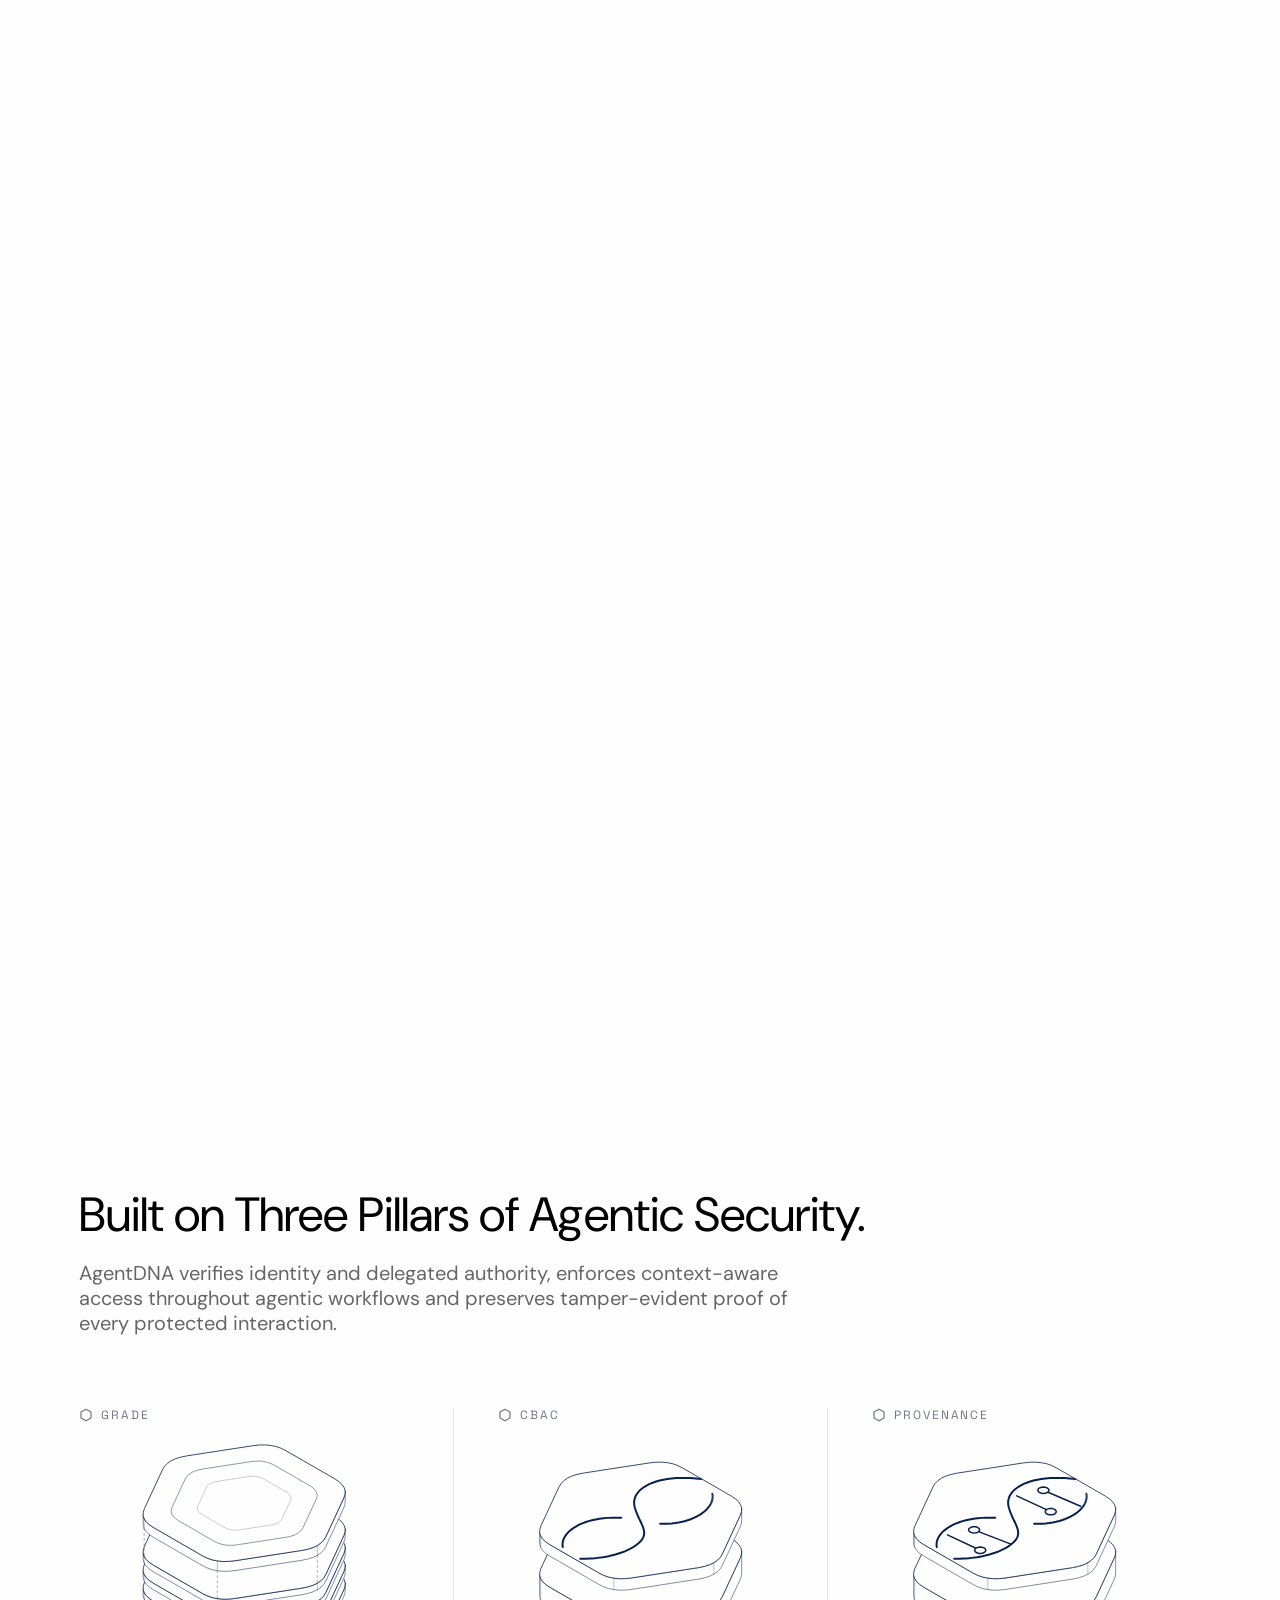
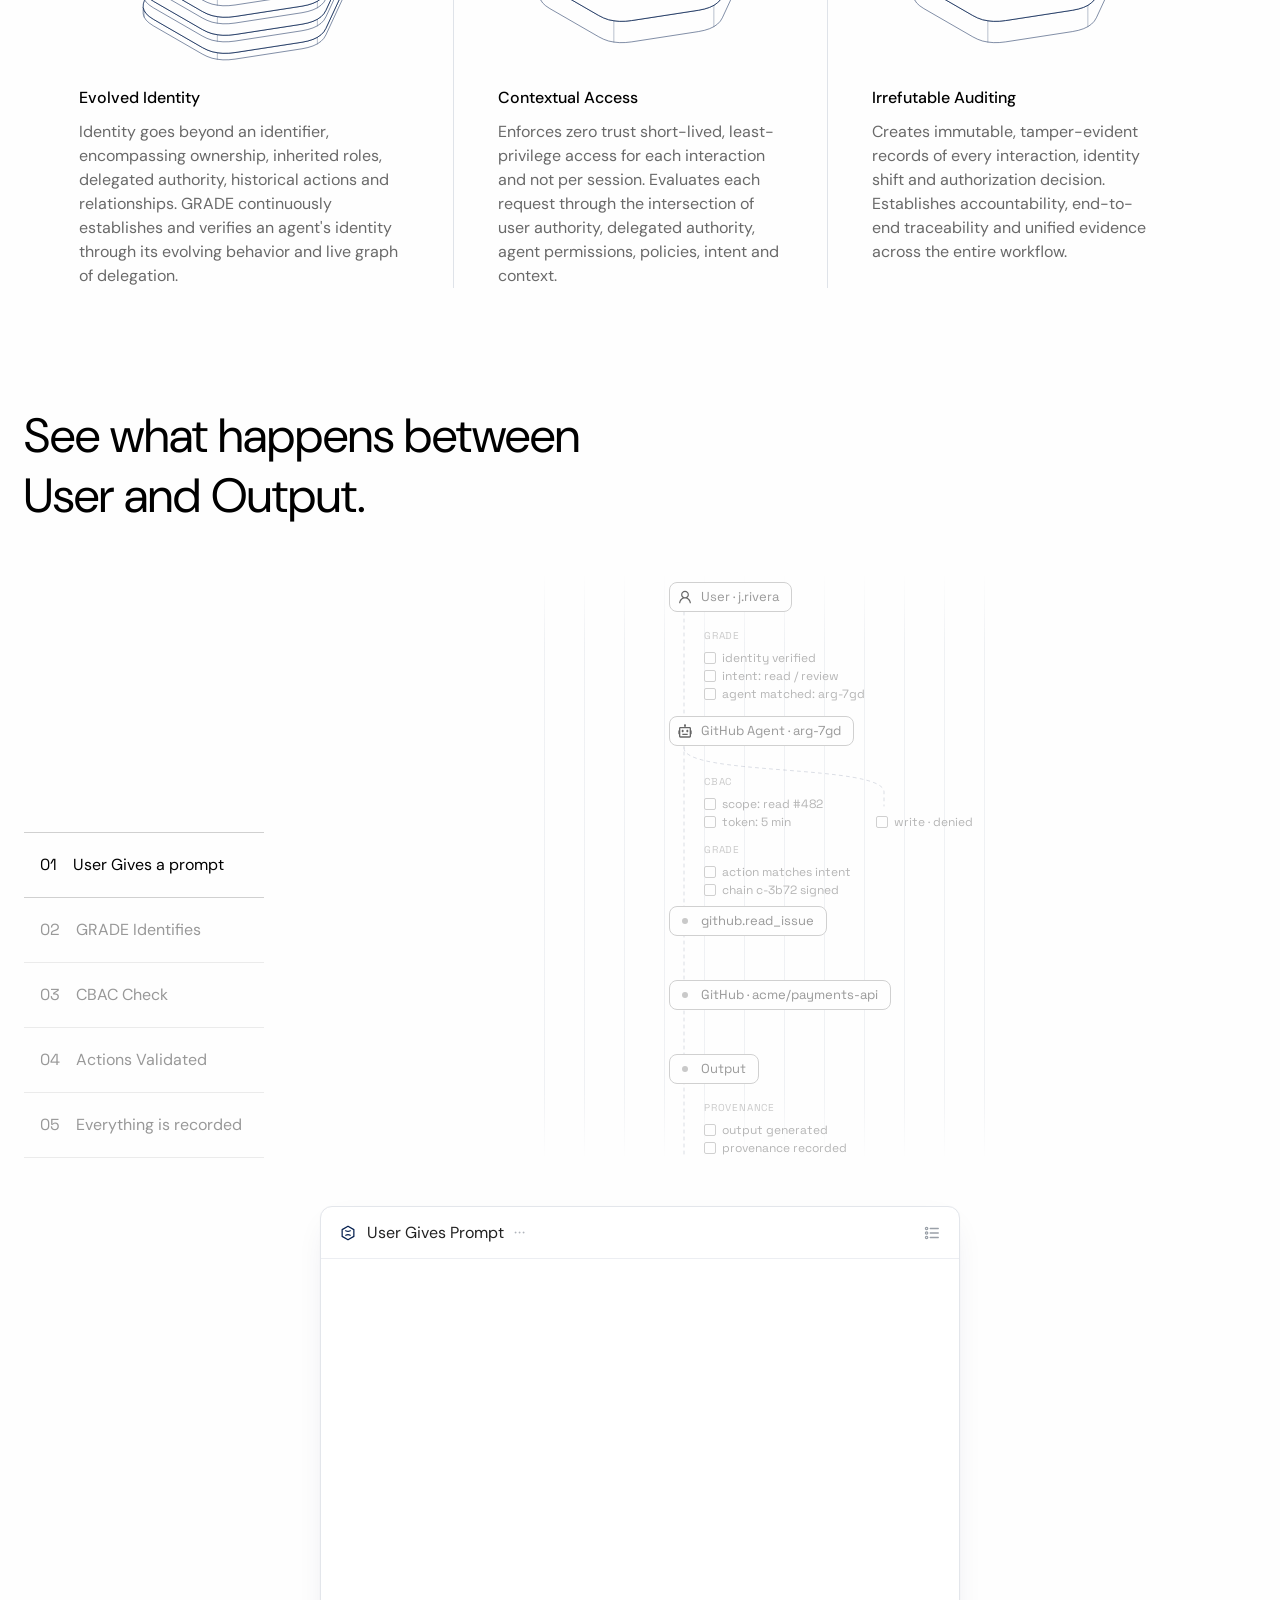
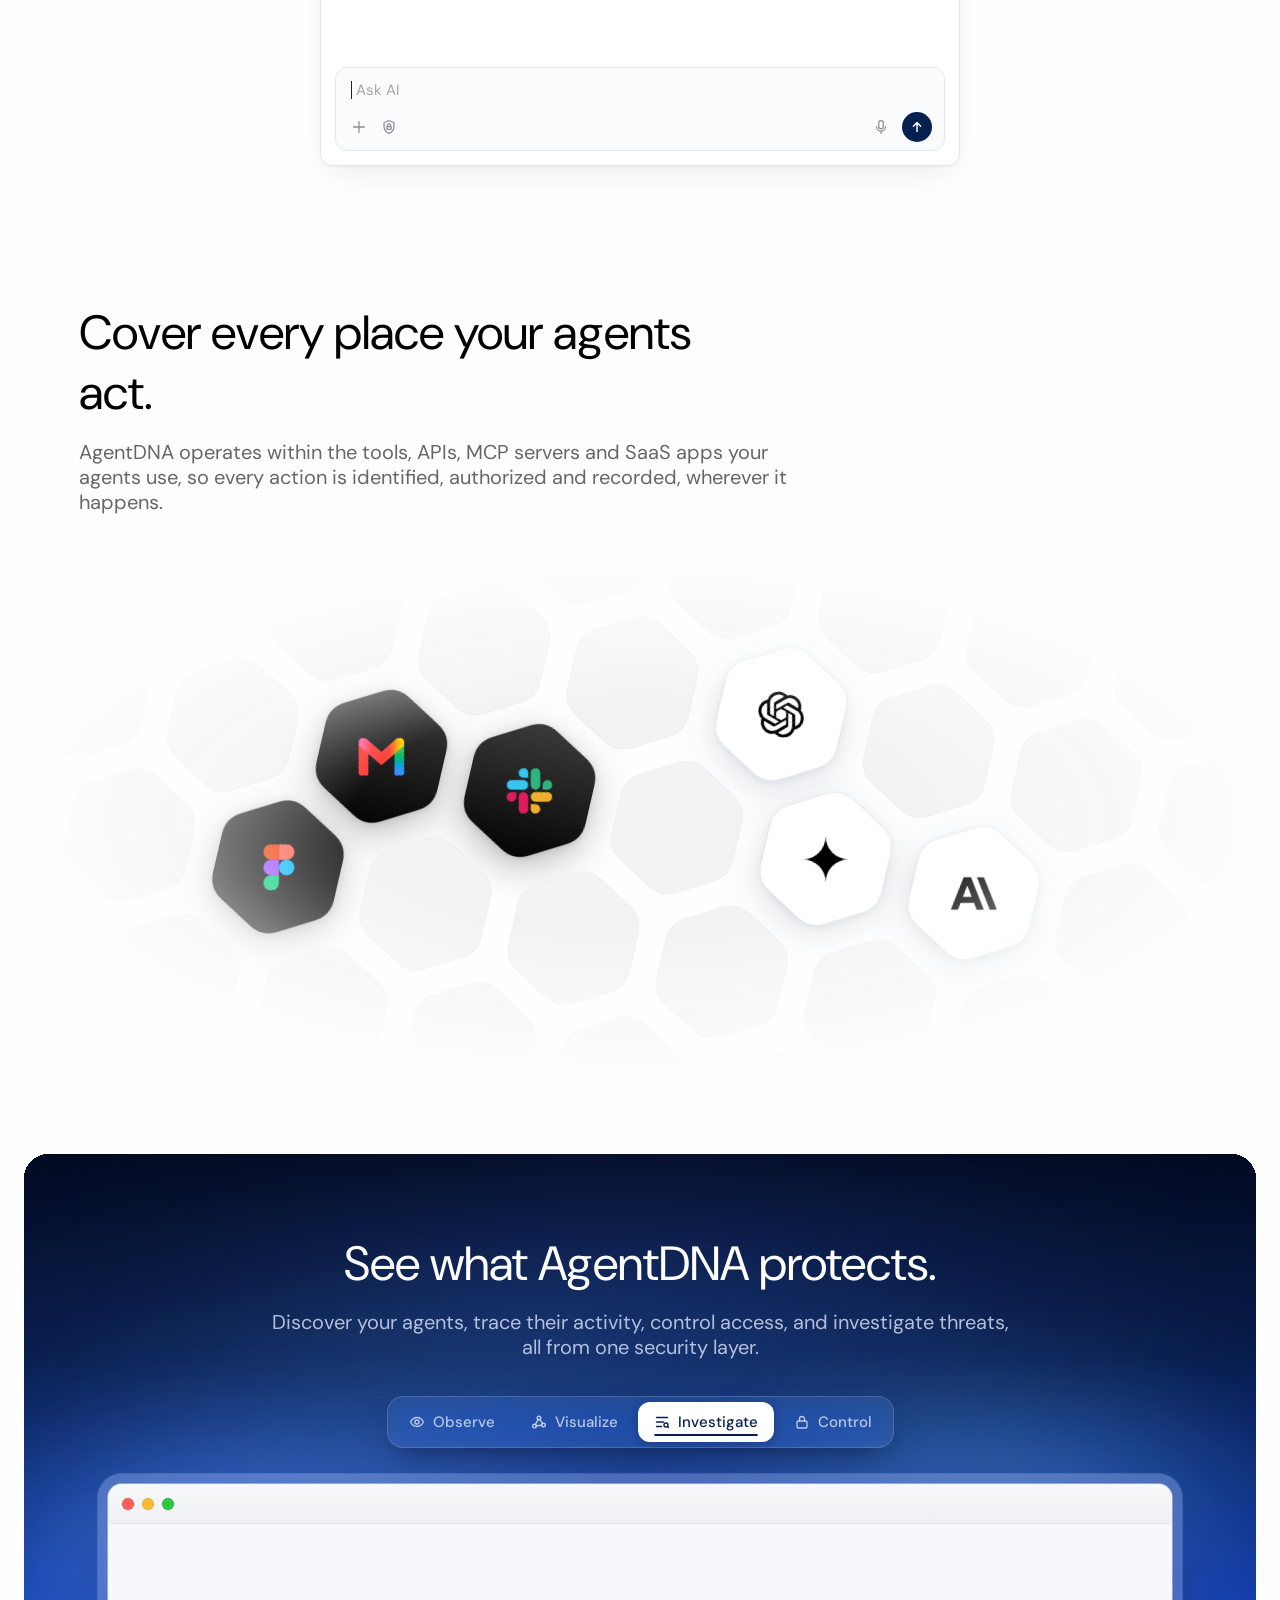
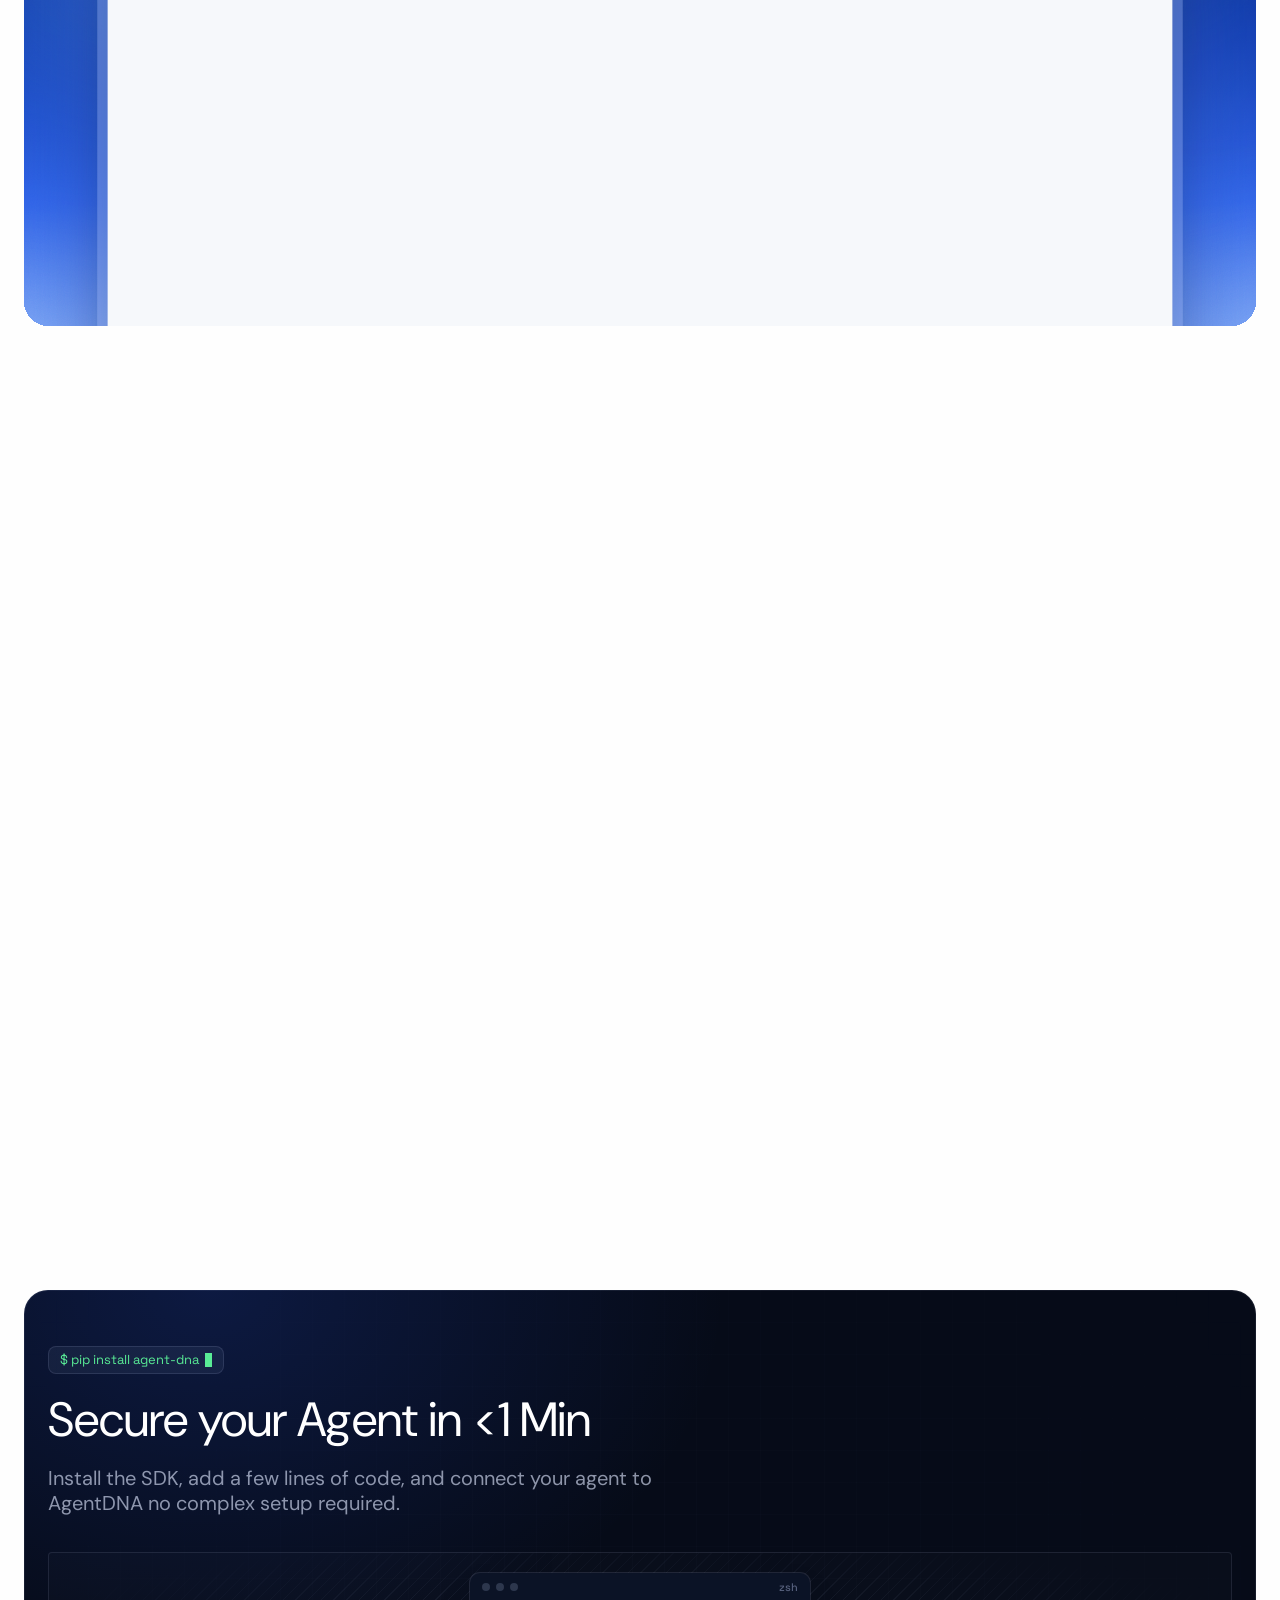
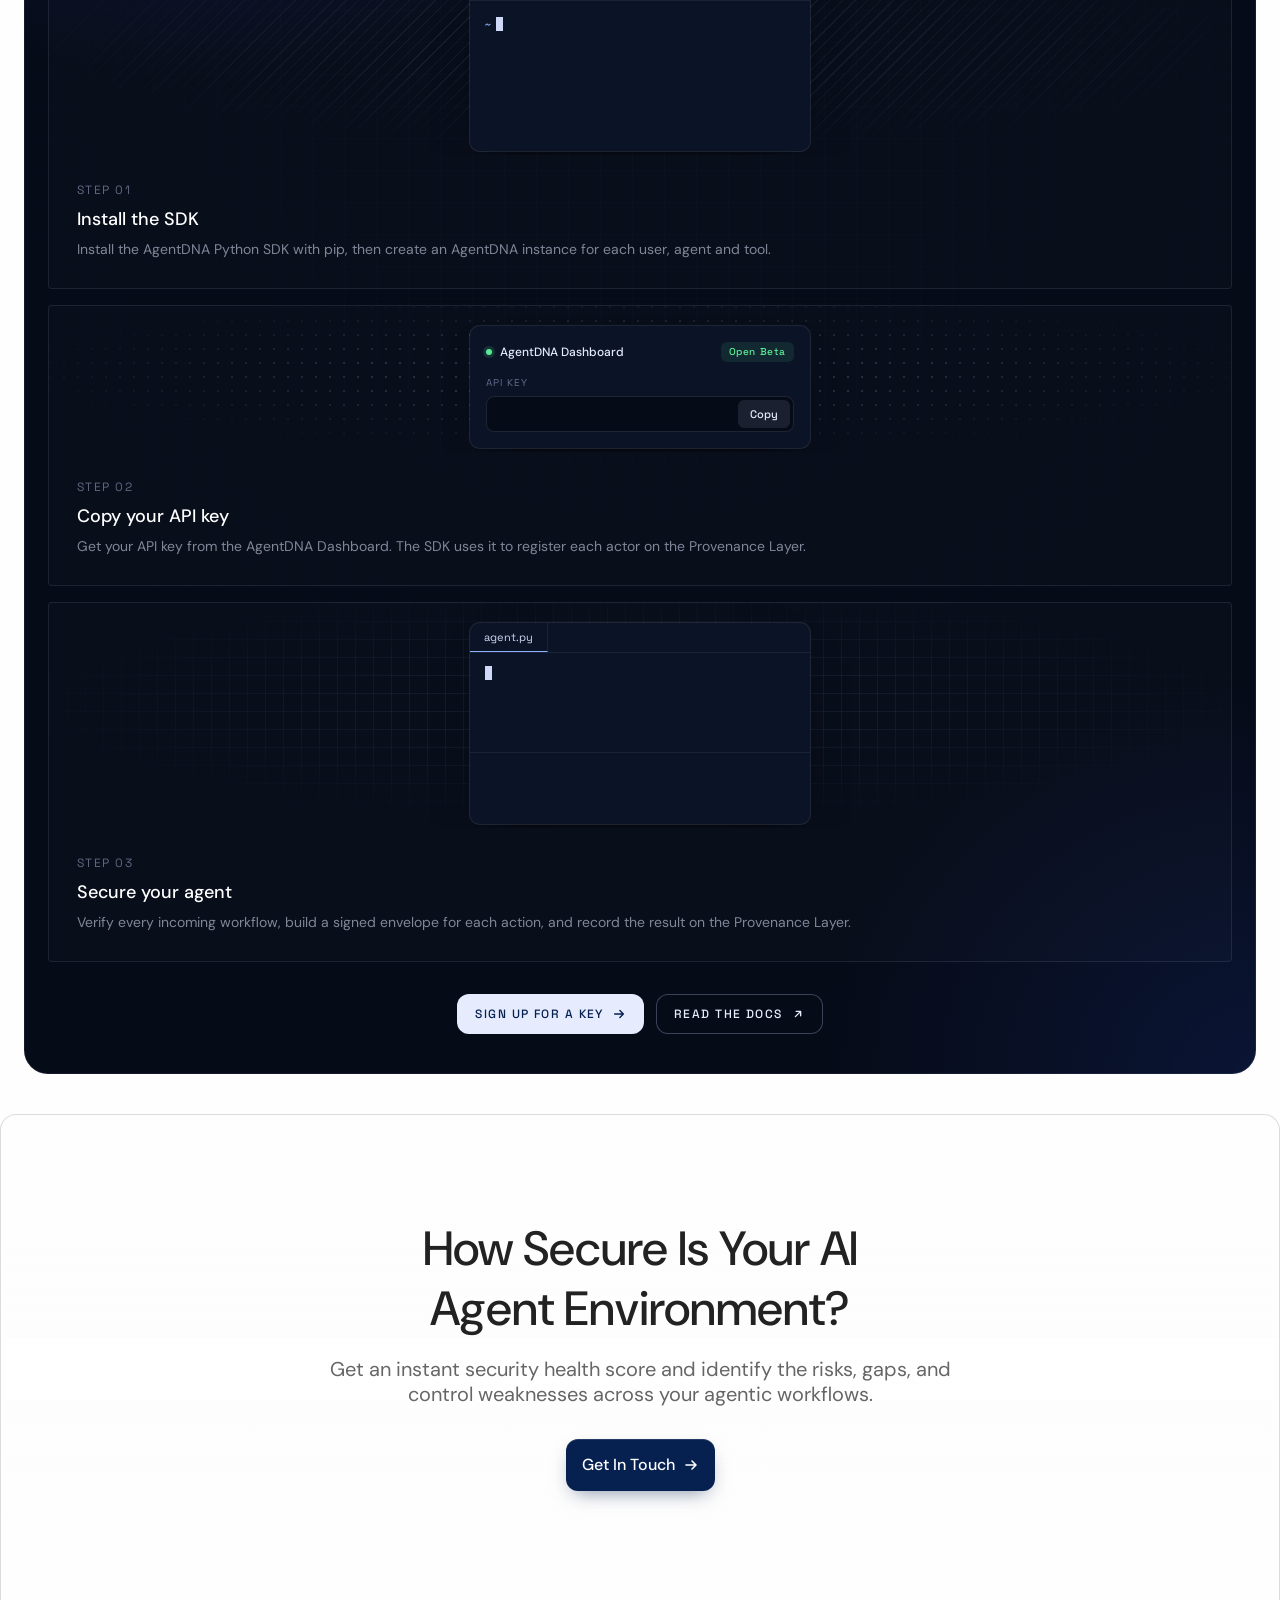
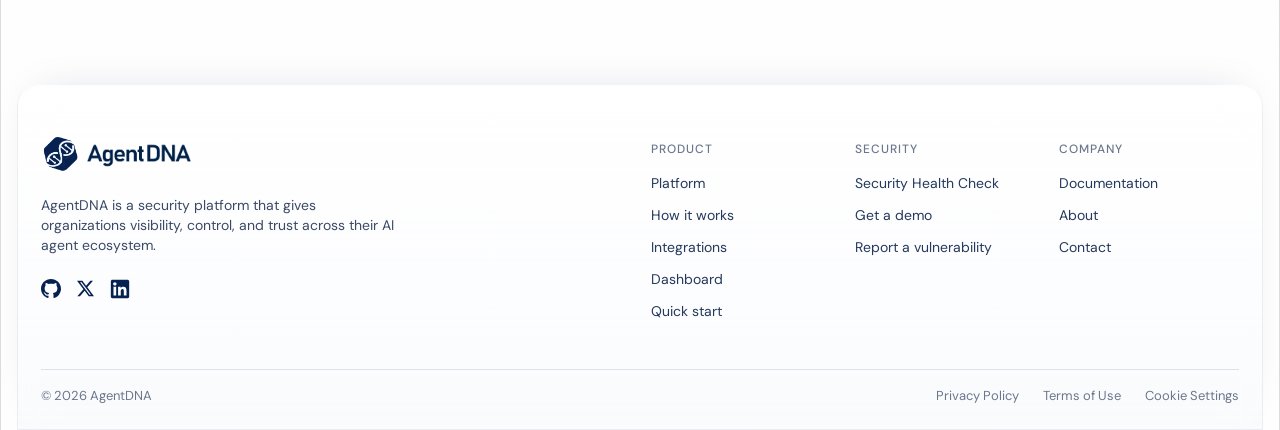
==== commit 76964ee8: "update hero subheading text for clarity and impact" ====
--- a/index.html
+++ b/index.html
@@ -92,7 +92,7 @@
           </h1>
           <span class="eyebrow"><span class="eyebrow__mark"><img src="assets/logo-helix.png" alt=""></span>The security layer for AI agents</span>
           <div class="dh__aside">
-            <p class="hero__sub">See how AgentDNA secures every agent interaction.</p>
+            <p class="hero__sub">Every interaction leaves a trace.<br>Every trace strengthens security.</p>
             <div class="hero__ctas">
               <a class="btn btn--primary" href="demo.html">Get A Demo <svg viewBox="0 0 16 16" aria-hidden="true"><path d="M3 8h10M9 4l4 4-4 4"/></svg></a>
             </div>
@@ -112,7 +112,7 @@
             <p class="hero__title">Stop Unauthorized AI Actions.<br><span>Prevent Sensitive Data Exposure.</span></p>
           </div>
           <div class="hero__aside">
-            <p class="hero__sub">See how AgentDNA secures every agent interaction.</p>
+            <p class="hero__sub">Every interaction leaves a trace.<br>Every trace strengthens security.</p>
             <div class="hero__ctas">
               <a class="btn btn--primary" href="demo.html">Get A Demo <svg viewBox="0 0 16 16" aria-hidden="true"><path d="M3 8h10M9 4l4 4-4 4"/></svg></a>
             </div>
--- a/dnahero.css
+++ b/dnahero.css
@@ -39,7 +39,7 @@
 .dh.js .dh__headline > span { white-space: nowrap; }
 .dh__aside { grid-area: aside; }
 /* the offer: 16 / 24; the buttons 48 high (the outline drawn inside, so both match) at their usual widths */
-.dh .hero__sub { font-size: 16px; line-height: 24px; }
+.dh .hero__sub { font-size: 17px; line-height: 26px; text-wrap: pretty; }
 .dh .hero__ctas { margin-top: 24px; }
 .dh .hero__ctas .btn { height: 48px; padding-top: 0; padding-bottom: 0; }
 /* no drop shadow under the primary, so both buttons show the same 48px edge */
@@ -50,7 +50,7 @@
 .dh__band { grid-area: band; position: relative; z-index: 1; min-height: clamp(200px, 28vh, 360px); }
 
 /* 1 · Showcase: headline left over two rows, pill and offer right, the helix across the bottom */
-.dh[data-hlayout="showcase"] { grid-template-columns: minmax(0, 1fr) minmax(320px, 440px); grid-template-rows: auto auto minmax(0, 1fr); grid-template-areas: "title eyebrow" "title aside" "band band"; column-gap: 96px; }
+.dh[data-hlayout="showcase"] { grid-template-columns: minmax(0, 1fr) 340px; grid-template-rows: auto auto minmax(0, 1fr); grid-template-areas: "title eyebrow" "title aside" "band band"; column-gap: 96px; }
 .dh[data-hlayout="showcase"] .dh__aside { margin-top: 16px; }
 
 /* 2 · Centered: one column down the middle (headline, offer, buttons; no pill), the helix below */
